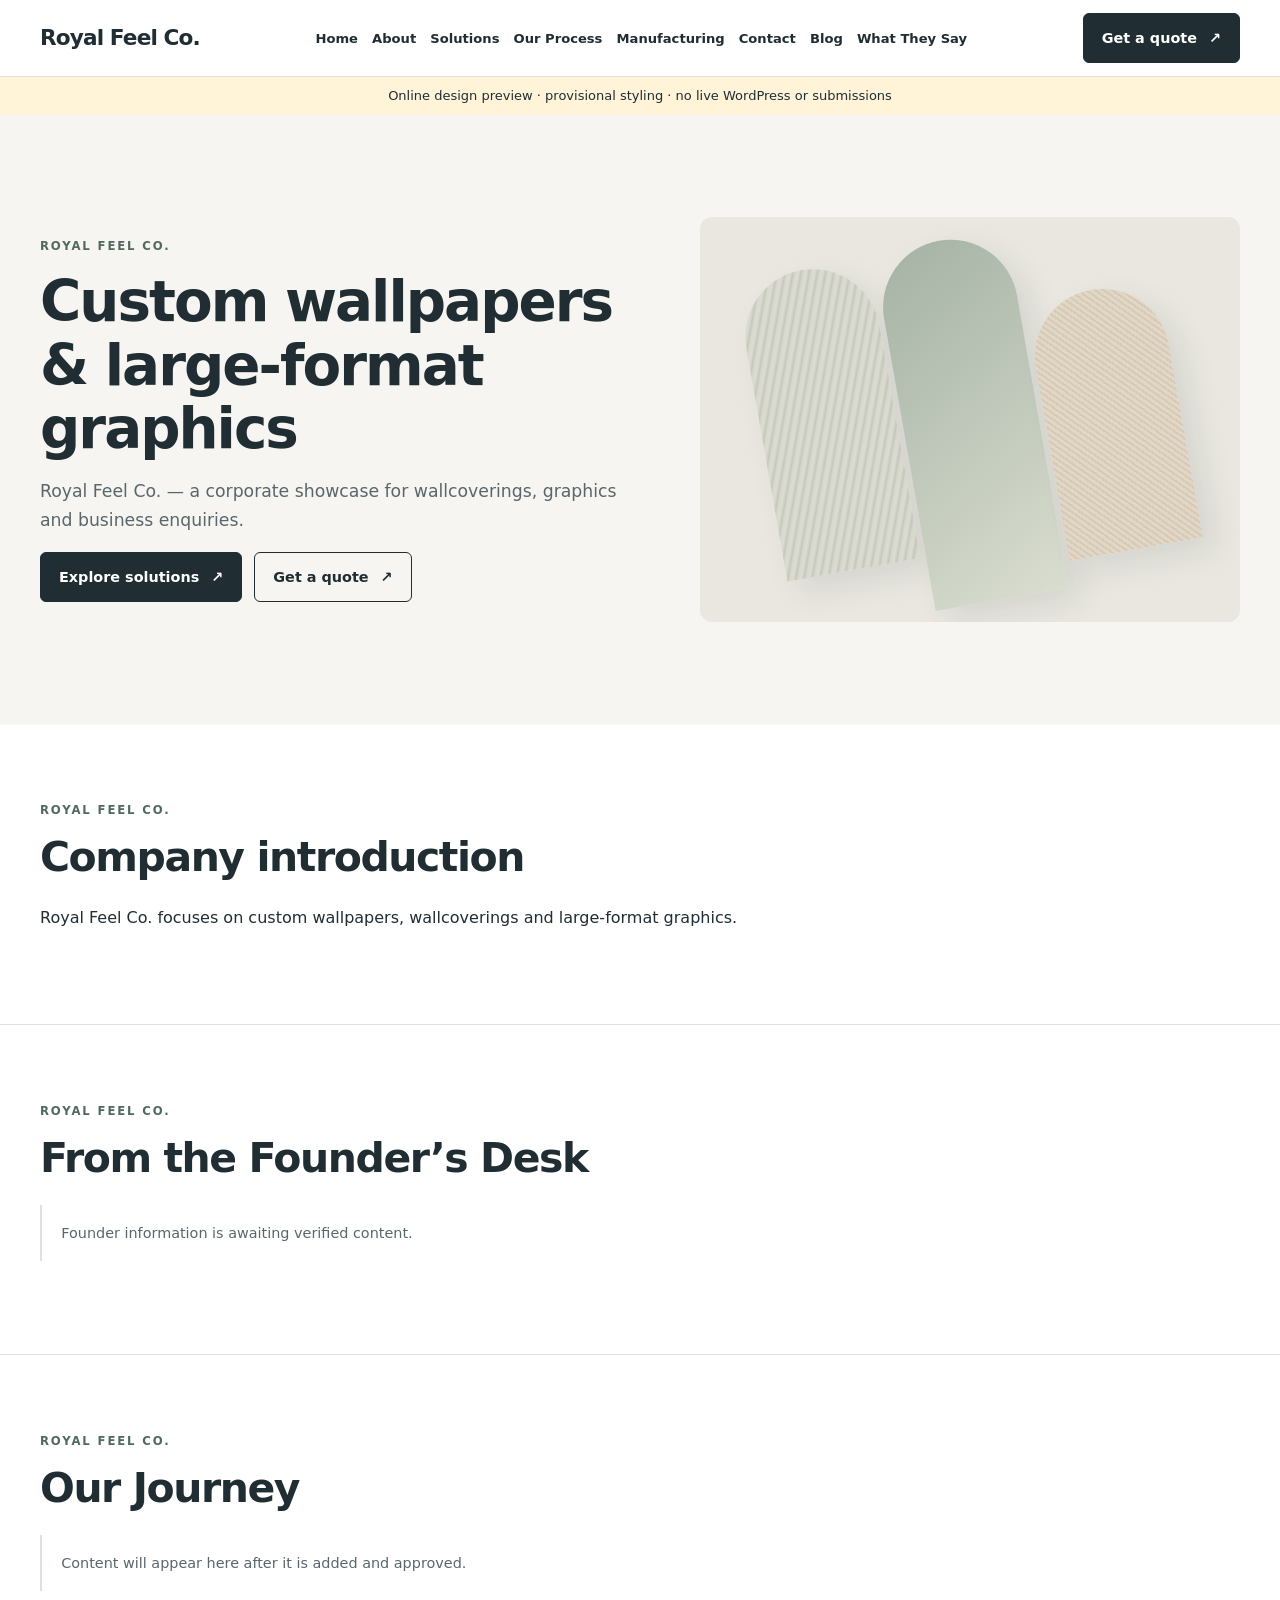
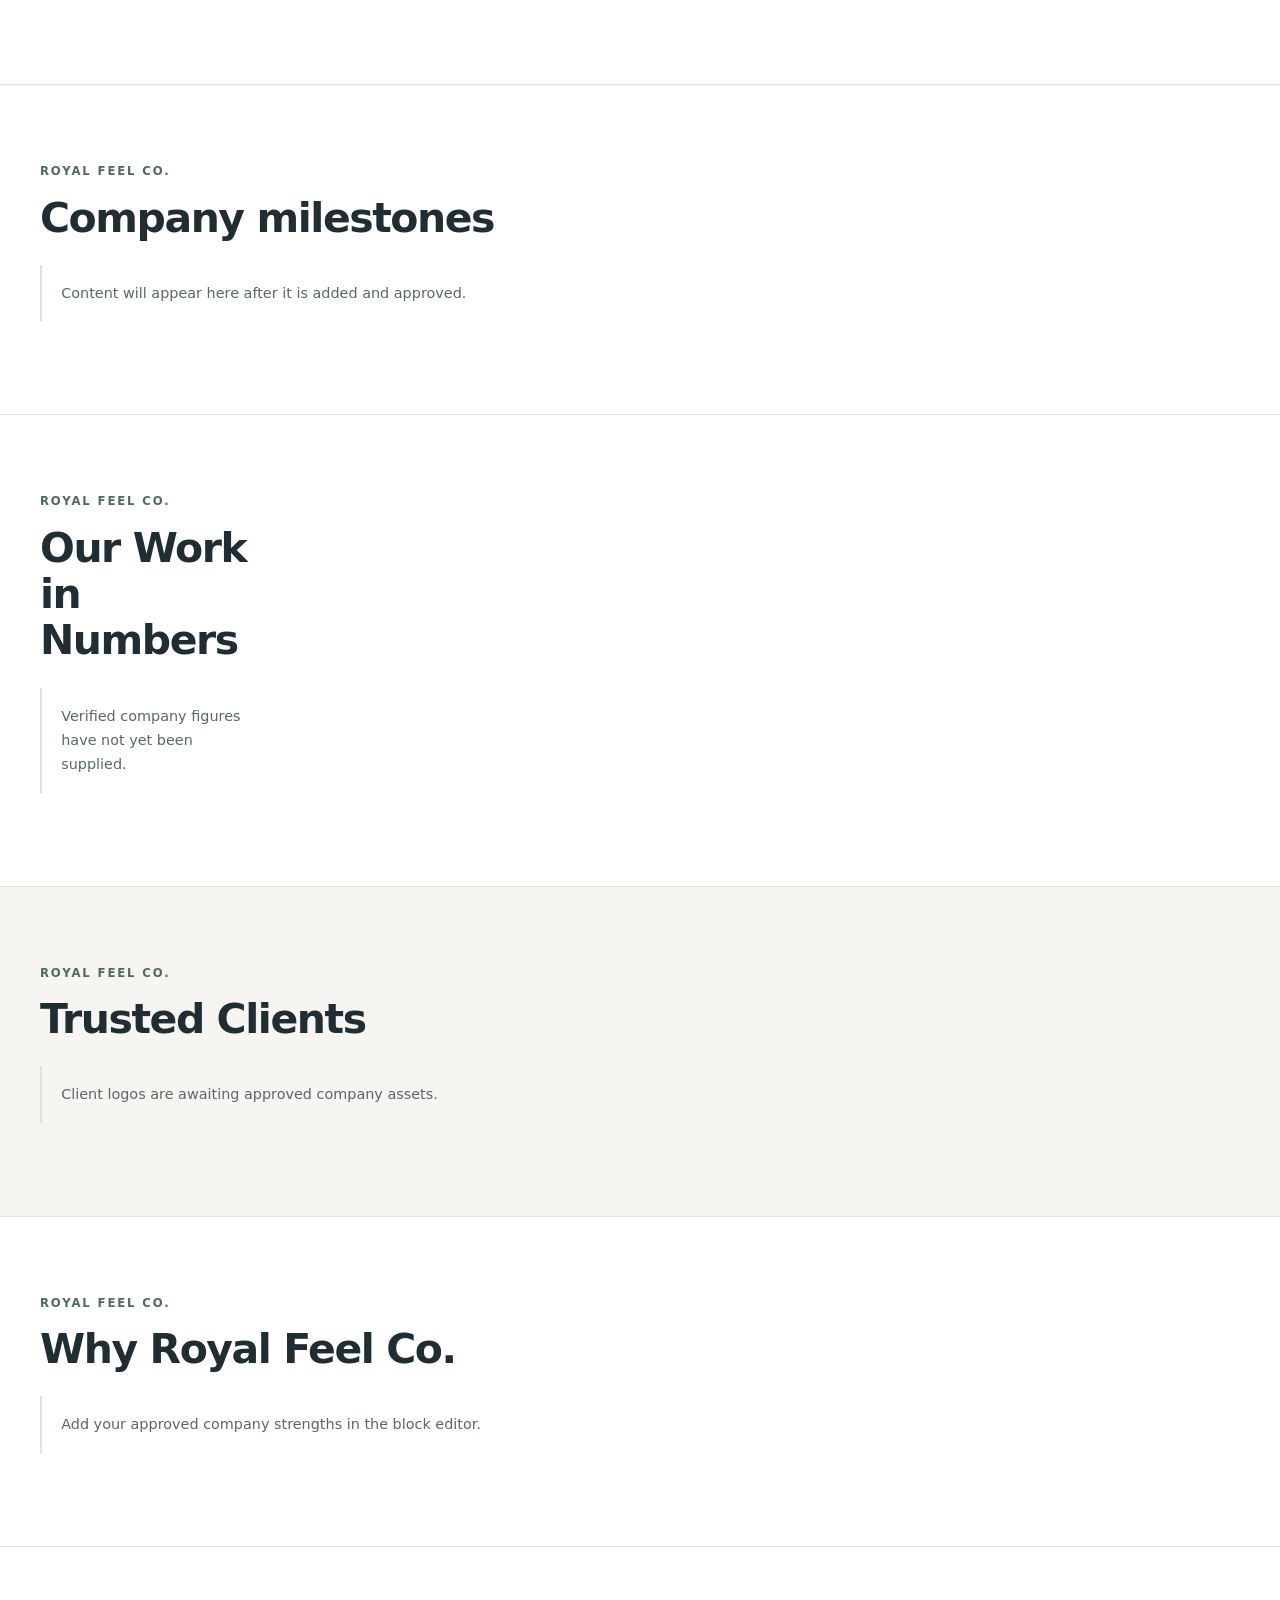
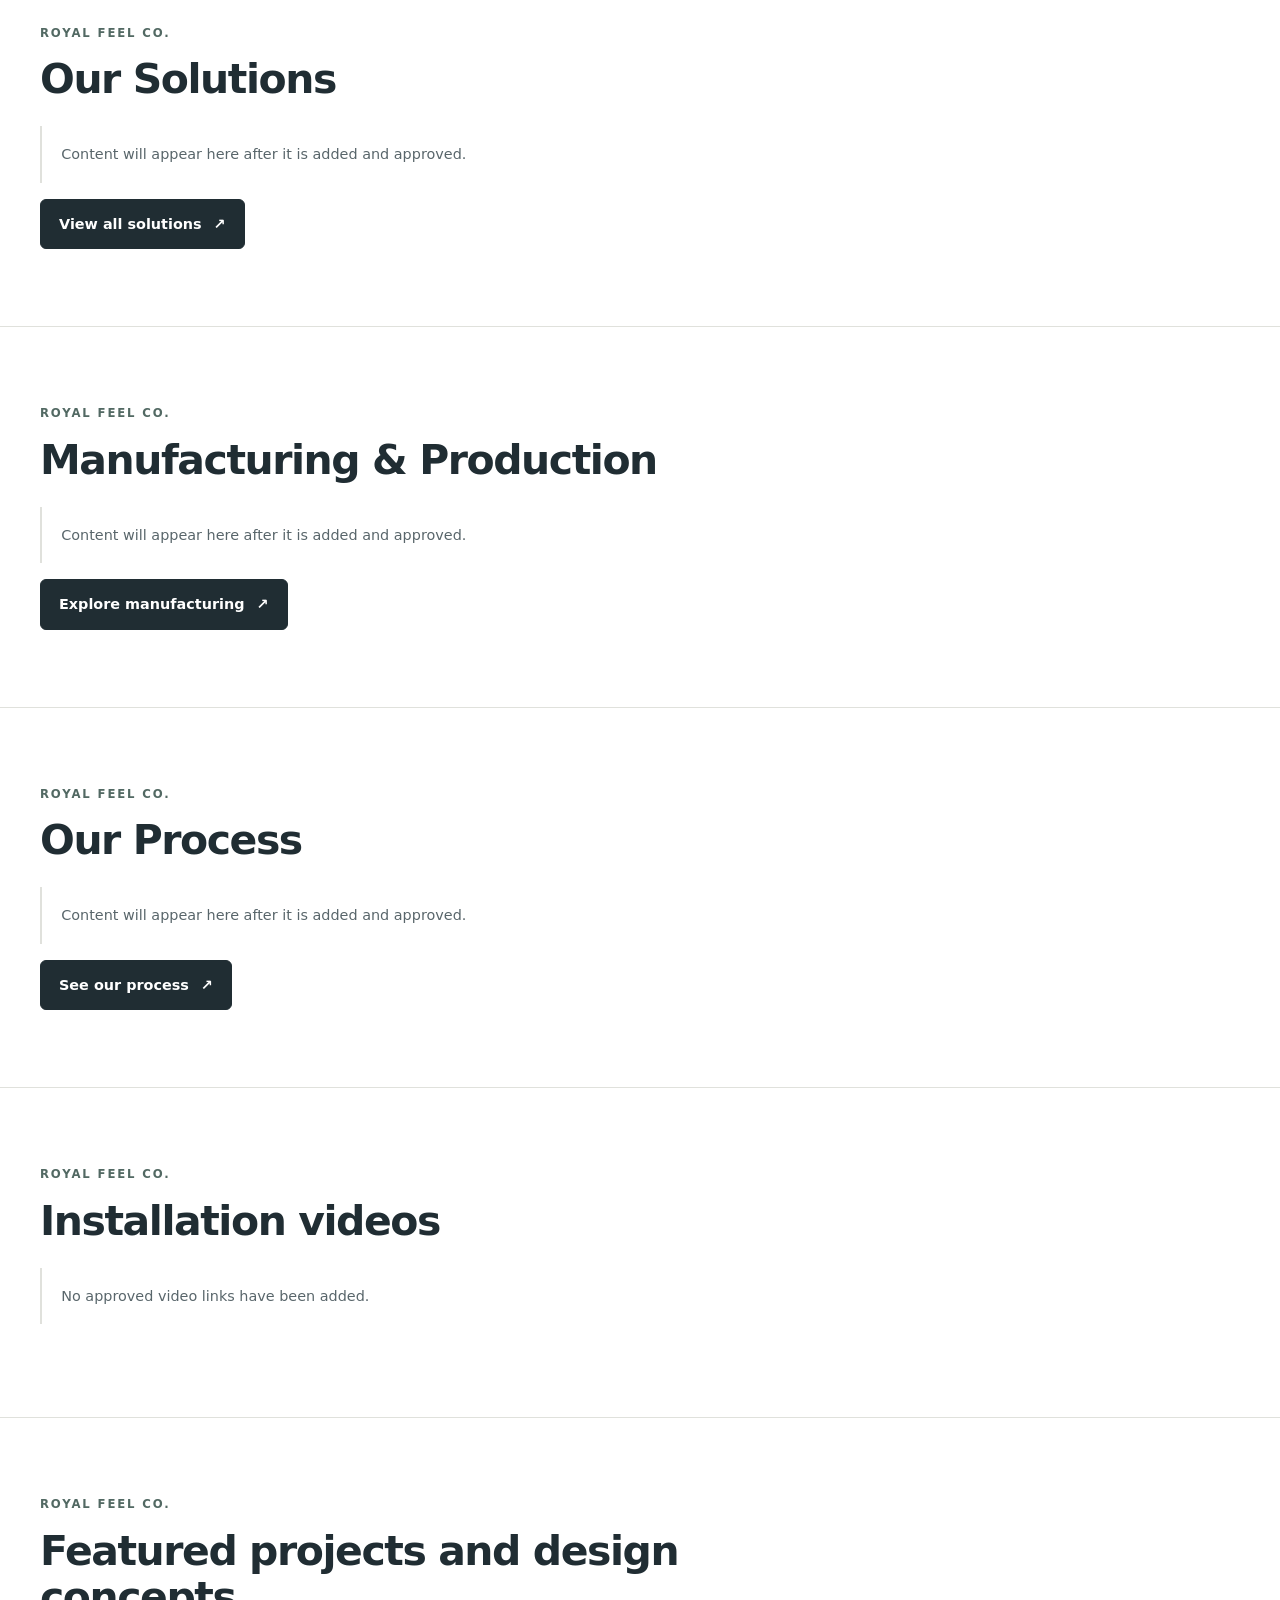
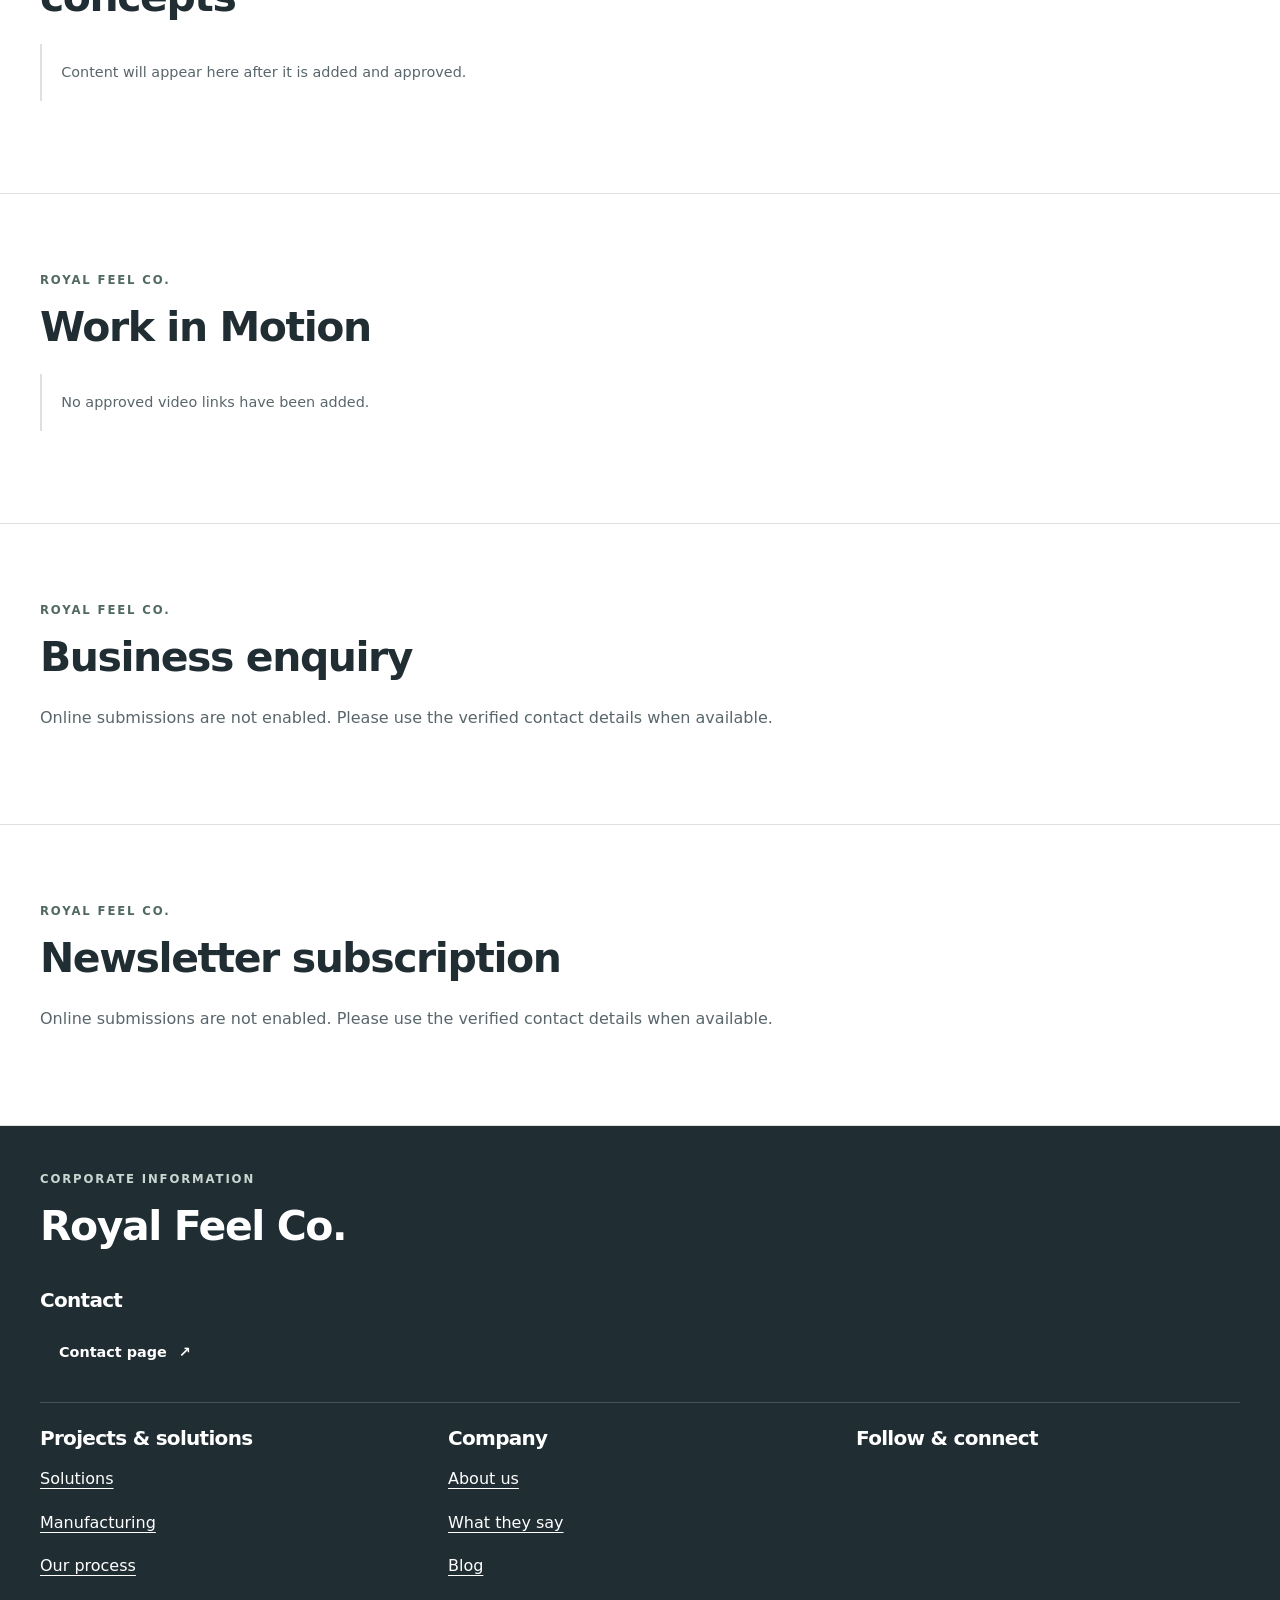
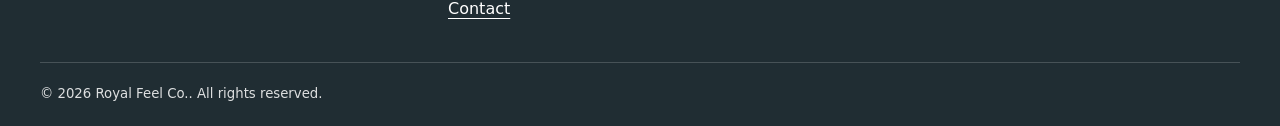
==== index.html @ 31d9c4c1 "Add Royal Feel Co. static homepage preview" ====
<!doctype html><html lang="en"><head><meta name="robots" content="noindex,nofollow"><meta charset="UTF-8"><meta name="viewport" content="width=device-width, initial-scale=1"><title>Royal Feel Co. — offline layout preview</title><style>/*
Theme Name: Royal Feel Co. Corporate
Description: Independent corporate WordPress theme. Provisional local starter, no page builder required.
Version: 0.1.0
Requires at least: 6.5
Requires PHP: 8.0
Text Domain: royalfeelco-corporate
*/
:root{--rfc-ink:#202d33;--rfc-accent:#526963;--rfc-paper:#f6f5f1;--rfc-white:#fff;--rfc-line:#e0e1dc;--rfc-muted:#59666b;--rfc-width:1240px;--rfc-radius:12px;--rfc-header:76px}*{box-sizing:border-box}html{scroll-behavior:smooth;scroll-padding-top:100px}body{margin:0;color:var(--rfc-ink);background:var(--rfc-white);font:16px/1.7 system-ui,-apple-system,BlinkMacSystemFont,"Segoe UI",sans-serif;overflow-wrap:anywhere}a{color:inherit;text-underline-offset:4px}a:focus-visible,button:focus-visible,input:focus-visible,select:focus-visible,textarea:focus-visible{outline:3px solid #4281a4;outline-offset:3px}img{max-width:100%;height:auto;display:block}h1,h2,h3,p{margin:0 0 1rem}h1,h2,h3{line-height:1.13;letter-spacing:-.035em;font-weight:650}h1{font-size:clamp(2.35rem,5vw,4.7rem)}h2{font-size:clamp(1.8rem,3.2vw,3rem)}h3{font-size:1.25rem}button,input,select,textarea{font:inherit}button{cursor:pointer} .rfc-shell{width:min(var(--rfc-width),calc(100% - 80px));margin-inline:auto}.rfc-kicker{font-size:.73rem;text-transform:uppercase;letter-spacing:.16em;font-weight:700;color:var(--rfc-accent);margin-bottom:.8rem}.rfc-muted{color:var(--rfc-muted)}.rfc-empty{padding:1rem 1.2rem;border-left:2px solid var(--rfc-line);font-size:.9rem}.rfc-section{padding:clamp(42px,6vw,80px) 0;border-bottom:1px solid var(--rfc-line)}.rfc-section-head{max-width:780px;margin-bottom:24px}.rfc-section-head>p:last-child{max-width:70ch}.rfc-header{position:sticky;top:0;z-index:30;background:white;border-bottom:1px solid var(--rfc-line);transition:transform .25s ease}.rfc-header-inner{min-height:var(--rfc-header);display:flex;align-items:center;gap:24px;justify-content:space-between}.rfc-brand{display:flex;align-items:center;font-weight:750;letter-spacing:-.04em;font-size:1.35rem;text-decoration:none;flex-shrink:0}.rfc-brand img{max-width:145px;max-height:52px;object-fit:contain}.rfc-nav ul{display:flex;list-style:none;gap:16px;align-items:center;margin:0;padding:0}.rfc-nav a{text-decoration:none;font-size:.82rem;font-weight:600}.rfc-nav a:hover,.rfc-nav .current-menu-item>a{text-decoration:underline}.rfc-nav li{position:relative}.rfc-nav .sub-menu{display:block;position:absolute;left:0;background:white;min-width:190px;padding:10px;visibility:hidden;opacity:0;box-shadow:0 8px 20px #0002}.rfc-nav li:hover>.sub-menu,.rfc-nav li:focus-within>.sub-menu{visibility:visible;opacity:1}.rfc-menu-toggle{display:none}.rfc-button{display:inline-flex;align-items:center;justify-content:center;gap:12px;background:var(--rfc-ink);border:1px solid var(--rfc-ink);color:white;text-decoration:none;border-radius:6px;padding:12px 18px;min-height:46px;font-weight:650;font-size:.9rem;transition:transform .2s,background .2s}.rfc-button:hover{background:var(--rfc-accent);transform:translateY(-2px)}.rfc-actions{display:flex;gap:12px;flex-wrap:wrap}.rfc-actions .rfc-button:nth-child(2){background:transparent;color:var(--rfc-ink)}.rfc-hero{background:var(--rfc-paper);padding:clamp(48px,8vw,110px) 0}.rfc-hero-inner{display:grid;grid-template-columns:1.05fr .95fr;gap:clamp(24px,5vw,72px);align-items:center}.rfc-hero p:not(.rfc-kicker){max-width:55ch;font-size:1.08rem;color:var(--rfc-muted)}.rfc-hero-image img{width:100%;aspect-ratio:4/3;object-fit:cover;border-radius:var(--rfc-radius)}.rfc-hero-art{aspect-ratio:4/3;position:relative;overflow:hidden;background:#e9e7e0;border-radius:var(--rfc-radius);display:flex;align-items:center;justify-content:center;gap:8px}.rfc-hero-art span{height:75%;width:25%;background:repeating-linear-gradient(110deg,#c8c9bd 0px,#d8d8cd 2px,#dcddd2 5px,#c7c8bd 8px);border-radius:80px 80px 0 0;transform:rotate(-10deg);box-shadow:12px 14px 30px #293b3b1a}.rfc-hero-art span:nth-child(2){height:90%;background:linear-gradient(150deg,#a4b2a4,#d9ddcf)}.rfc-hero-art span:nth-child(3){height:65%;background:repeating-linear-gradient(45deg,#d7c9b7 0 2px,#e2d6c5 2px 5px)}.rfc-grid{display:grid;grid-template-columns:repeat(3,minmax(0,1fr));gap:20px;margin-bottom:22px}.rfc-record{border:1px solid var(--rfc-line);border-radius:var(--rfc-radius);overflow:hidden;transition:transform .2s,box-shadow .2s}.rfc-record:hover{transform:translateY(-3px);box-shadow:0 8px 30px #0001}.rfc-record>img{width:100%;aspect-ratio:4/3;object-fit:cover}.rfc-record-body{padding:22px}.rfc-split{display:grid;grid-template-columns:1fr 1.5fr;gap:30px;align-items:center}.rfc-stats{display:grid;grid-template-columns:repeat(4,minmax(0,1fr));gap:20px}.rfc-stat{padding:22px;border:1px solid var(--rfc-line);display:grid}.rfc-stat strong{font-size:2rem;line-height:1.2}.rfc-clients{background:var(--rfc-paper)}.rfc-marquee{overflow:hidden;margin:10px 0}.rfc-track{display:flex;width:max-content;max-width:100%}.rfc-logo-group{display:flex;gap:12px;padding-right:12px;flex-wrap:wrap}.rfc-logo{width:clamp(110px,15vw,190px);height:90px;background:white;border:1px solid var(--rfc-line);display:grid;place-items:center;padding:16px;border-radius:8px}.rfc-logo img{max-height:55px;object-fit:contain}.rfc-marquee.is-moving .rfc-track{max-width:none;animation:rfc-marquee 44s linear infinite}.rfc-marquee.is-moving .rfc-logo-group{flex-wrap:nowrap}.rfc-marquee.reverse .rfc-track{animation-direction:reverse}.rfc-marquee:hover .rfc-track,.rfc-marquee:focus-within .rfc-track{animation-play-state:paused}@keyframes rfc-marquee{to{transform:translateX(-50%)}}.rfc-videos{grid-template-columns:repeat(2,minmax(0,1fr))}.rfc-play{display:grid;position:relative;aspect-ratio:16/9;background:var(--rfc-ink);color:white;place-items:center;text-decoration:none;border-radius:var(--rfc-radius);overflow:hidden}.rfc-play img{width:100%;height:100%;object-fit:cover;grid-area:1/1}.rfc-play-icon{grid-area:1/1;z-index:1;background:#000b;padding:12px 20px;border-radius:50%}.rfc-video-title{position:absolute;bottom:0;left:0;right:0;background:#000b;padding:12px}.rfc-dialog{border:0;border-radius:12px;padding:20px;width:min(900px,94vw);background:var(--rfc-ink);color:white}.rfc-dialog::backdrop{background:#000b}.rfc-dialog iframe{width:100%;aspect-ratio:16/9;border:0}.rfc-dialog button{float:right;margin:0 0 8px;padding:6px 14px}.rfc-form{max-width:900px}.rfc-fields{display:grid;grid-template-columns:repeat(2,minmax(0,1fr));gap:16px}.rfc-fields label{display:grid;gap:6px;font-weight:600;font-size:.9rem}.rfc-fields input,.rfc-fields select,.rfc-fields textarea{width:100%;min-height:46px;border:1px solid #aab3b1;border-radius:5px;padding:10px;background:white;color:var(--rfc-ink)}.rfc-full{grid-column:1/-1}.rfc-consent{display:flex;align-items:flex-start;gap:10px;margin:18px 0;font-size:.88rem}.rfc-consent input{margin-top:6px}.rfc-trap{position:absolute;left:-10000px;width:1px;height:1px;overflow:hidden}.rfc-notice{border:1px solid var(--rfc-line);padding:12px}.rfc-footer{background:var(--rfc-ink);color:white;padding:44px 0 20px}.rfc-footer a{color:white}.rfc-footer .rfc-kicker{color:#c9d6d1}.rfc-footer-row{display:grid;grid-template-columns:repeat(3,minmax(0,1fr));gap:24px;padding:24px 0;border-bottom:1px solid #ffffff2d}.rfc-footer ul{list-style:none;padding:0;margin:0}.rfc-footer li{margin-bottom:6px}.rfc-footer-bottom{padding-top:20px;font-size:.83rem;opacity:.85}.rfc-float{position:fixed;bottom:max(22px,env(safe-area-inset-bottom));right:max(22px,env(safe-area-inset-right));z-index:40;display:grid;gap:8px;justify-items:end}.rfc-float summary{display:grid;place-items:center;width:50px;height:50px;list-style:none;background:var(--rfc-ink);color:white;border:1px solid #fff;border-radius:50%;cursor:pointer;box-shadow:0 6px 20px #0003}.rfc-float summary::-webkit-details-marker{display:none}.rfc-float[open] summary span{transform:rotate(180deg)}.rfc-float-links{display:grid;gap:8px;padding:10px;background:white;border:1px solid var(--rfc-line);border-radius:10px;box-shadow:0 6px 20px #0002}.rfc-float-links a{display:flex;align-items:center;gap:8px;text-decoration:none;font-size:.88rem}.rfc-float-links svg{width:24px;height:24px}.rfc-page-head{background:var(--rfc-paper);padding:54px 0}.rfc-page-head h1{font-size:clamp(2rem,4vw,3.6rem)}.rfc-article{max-width:800px;margin-inline:auto;padding:50px 0}.rfc-article img{border-radius:8px}.rfc-breadcrumb{font-size:.8rem;color:var(--rfc-muted);margin-bottom:16px}.rfc-skip{position:absolute;left:-10000px}.rfc-skip:focus{left:10px;top:10px;background:white;z-index:100;padding:10px}.rfc-gallery{display:grid;grid-template-columns:repeat(2,minmax(0,1fr));gap:12px}.rfc-pagination{margin:20px 0}.rfc-pagination a,.rfc-pagination span{margin-right:10px}.rfc-reveal{animation:rfc-reveal .55s ease both}@keyframes rfc-reveal{from{opacity:.3;transform:translateY(12px)}to{opacity:1;transform:none}}.admin-bar .rfc-header{top:32px}
@media(max-width:1150px){.rfc-shell{width:calc(100% - 48px)}.rfc-menu-toggle{display:inline-flex;padding:10px;background:white;border:1px solid var(--rfc-line);border-radius:5px}.rfc-header-inner{min-height:64px;flex-wrap:wrap}.rfc-header .rfc-nav{width:100%;padding-bottom:16px}.rfc-header .rfc-nav ul{display:grid;gap:10px}.rfc-header .rfc-nav .sub-menu{position:static;visibility:visible;opacity:1;box-shadow:none;padding:4px 16px}.rfc-js .rfc-header .rfc-nav:not(.is-open){display:none}.rfc-header.is-away{transform:translateY(-110%)}.rfc-header-inner>.rfc-button{display:none}.rfc-menu-toggle{display:none}.rfc-js .rfc-menu-toggle{display:inline-flex}.rfc-stats{grid-template-columns:repeat(2,minmax(0,1fr))}}
@media(max-width:700px){.rfc-shell{width:calc(100% - 36px)}.rfc-hero-inner,.rfc-split,.rfc-fields,.rfc-footer-row,.rfc-grid{grid-template-columns:1fr}.rfc-hero-art{aspect-ratio:16/9}.rfc-section{padding:38px 0}.rfc-hero{padding:42px 0}.rfc-float{bottom:16px;right:16px}.rfc-page-head{padding:34px 0}.rfc-footer{padding-bottom:76px}.rfc-stats{gap:10px}.rfc-stat{padding:14px}.rfc-stat strong{font-size:1.5rem}.admin-bar .rfc-header{top:46px}}
@media(prefers-reduced-motion:reduce){*,*::before,*::after{animation:none!important;transition:none!important;scroll-behavior:auto!important}.rfc-marquee{overflow:visible}.rfc-marquee.is-moving .rfc-track{width:100%}.rfc-marquee.is-moving .rfc-logo-group{flex-wrap:wrap}.rfc-logo-group[aria-hidden]{display:none}}
@media(min-width:1151px){.rfc-nav a{white-space:nowrap}.rfc-header-inner>.rfc-button{white-space:nowrap;flex-shrink:0}.rfc-header-inner{gap:20px}.rfc-nav ul{gap:clamp(10px,1.1vw,18px)}}.rfc-hero h1{font-size:clamp(2.3rem,4.4vw,4.2rem)}
</style></head><body class="preview"><a class="rfc-skip" href="#main-content">Skip to content</a><header class="rfc-header"><div class="rfc-shell rfc-header-inner"><a class="rfc-brand" href="./index.html">Royal Feel Co.</a><button class="rfc-menu-toggle" type="button" aria-expanded="false" aria-controls="rfc-main-nav">Menu <span aria-hidden="true">☰</span></button><nav id="rfc-main-nav" class="rfc-nav" aria-label="Main navigation"><ul><li><a href="index.html">Home</a></li><li><a href="about-royalfeelco.html">About</a></li><li><a href="wallcoverings-graphics-solutions.html">Solutions</a></li><li><a href="our-process.html">Our Process</a></li><li><a href="manufacturing-production.html">Manufacturing</a></li><li><a href="contact-royalfeelco.html">Contact</a></li><li><a href="royalfeelco-insights-blogs.html">Blog</a></li><li><a href="what-they-say.html">What They Say</a></li></ul></nav><a class="rfc-button" href="contact-royalfeelco.html">Get a quote <span aria-hidden="true">↗</span></a></div></header><main id="main-content">
<div style="padding:8px 18px;background:#fff4d8;text-align:center;font-size:13px">Online design preview · provisional styling · no live WordPress or submissions</div><section class="rfc-hero "><div class="rfc-shell rfc-hero-inner"><div><p class="rfc-kicker">Royal Feel Co.</p><h1>Custom wallpapers &amp; large-format graphics</h1><p>Royal Feel Co. — a corporate showcase for wallcoverings, graphics and business enquiries.</p><div class="rfc-actions"><a class="rfc-button" href="wallcoverings-graphics-solutions.html">Explore solutions <span aria-hidden="true">↗</span></a><a class="rfc-button" href="contact-royalfeelco.html">Get a quote <span aria-hidden="true">↗</span></a></div></div><div class="rfc-hero-art" aria-hidden="true"><span></span><span></span><span></span></div></div></section><section class="rfc-section rfc-intro" id="rfc-intro-1"><div class="rfc-shell"><div class="rfc-section-head"><p class="rfc-kicker">Royal Feel Co.</p><h2>Company introduction</h2></div><p>Royal Feel Co. focuses on custom wallpapers, wallcoverings and large-format graphics.</p></div></section><section class="rfc-section rfc-founder" id="rfc-founder-2"><div class="rfc-shell"><div class="rfc-section-head"><p class="rfc-kicker">Royal Feel Co.</p><h2>From the Founder’s Desk</h2></div><p class="rfc-muted rfc-empty">Founder information is awaiting verified content.</p></div></section><section class="rfc-section rfc-journey" id="rfc-journey-3"><div class="rfc-shell"><div class="rfc-section-head"><p class="rfc-kicker">Royal Feel Co.</p><h2>Our Journey</h2></div><p class="rfc-muted rfc-empty">Content will appear here after it is added and approved.</p></div></section><section class="rfc-section rfc-milestones" id="rfc-milestones-4"><div class="rfc-shell"><div class="rfc-section-head"><p class="rfc-kicker">Royal Feel Co.</p><h2>Company milestones</h2></div><p class="rfc-muted rfc-empty">Content will appear here after it is added and approved.</p></div></section><section class="rfc-section rfc-stats" id="rfc-stats-5"><div class="rfc-shell"><div class="rfc-section-head"><p class="rfc-kicker">Royal Feel Co.</p><h2>Our Work in Numbers</h2></div><p class="rfc-muted rfc-empty">Verified company figures have not yet been supplied.</p></div></section><section class="rfc-section rfc-clients" id="rfc-clients-6"><div class="rfc-shell"><div class="rfc-section-head"><p class="rfc-kicker">Royal Feel Co.</p><h2>Trusted Clients</h2></div><p class="rfc-muted rfc-empty">Client logos are awaiting approved company assets.</p></div></section><section class="rfc-section rfc-why" id="rfc-why-7"><div class="rfc-shell"><div class="rfc-section-head"><p class="rfc-kicker">Royal Feel Co.</p><h2>Why Royal Feel Co.</h2></div><p class="rfc-muted rfc-empty">Add your approved company strengths in the block editor.</p></div></section><section class="rfc-section rfc-solutions" id="rfc-solutions-8"><div class="rfc-shell"><div class="rfc-section-head"><p class="rfc-kicker">Royal Feel Co.</p><h2>Our Solutions</h2></div><p class="rfc-muted rfc-empty">Content will appear here after it is added and approved.</p><a class="rfc-button" href="wallcoverings-graphics-solutions.html">View all solutions <span aria-hidden="true">↗</span></a></div></section><section class="rfc-section rfc-manufacturing" id="rfc-manufacturing-9"><div class="rfc-shell"><div class="rfc-section-head"><p class="rfc-kicker">Royal Feel Co.</p><h2>Manufacturing &amp; Production</h2></div><p class="rfc-muted rfc-empty">Content will appear here after it is added and approved.</p><a class="rfc-button" href="manufacturing-production.html">Explore manufacturing <span aria-hidden="true">↗</span></a></div></section><section class="rfc-section rfc-process" id="rfc-process-10"><div class="rfc-shell"><div class="rfc-section-head"><p class="rfc-kicker">Royal Feel Co.</p><h2>Our Process</h2></div><p class="rfc-muted rfc-empty">Content will appear here after it is added and approved.</p><a class="rfc-button" href="our-process.html">See our process <span aria-hidden="true">↗</span></a></div></section><section class="rfc-section rfc-installation" id="rfc-installation-11"><div class="rfc-shell"><div class="rfc-section-head"><p class="rfc-kicker">Royal Feel Co.</p><h2>Installation videos</h2></div><p class="rfc-muted rfc-empty">No approved video links have been added.</p></div></section><section class="rfc-section rfc-projects" id="rfc-projects-12"><div class="rfc-shell"><div class="rfc-section-head"><p class="rfc-kicker">Royal Feel Co.</p><h2>Featured projects and design concepts</h2></div><p class="rfc-muted rfc-empty">Content will appear here after it is added and approved.</p></div></section><section class="rfc-section rfc-motion" id="rfc-motion-13"><div class="rfc-shell"><div class="rfc-section-head"><p class="rfc-kicker">Royal Feel Co.</p><h2>Work in Motion</h2></div><p class="rfc-muted rfc-empty">No approved video links have been added.</p></div></section><section class="rfc-section rfc-enquiry" id="rfc-enquiry-14"><div class="rfc-shell"><div class="rfc-section-head"><p class="rfc-kicker">Royal Feel Co.</p><h2>Business enquiry</h2></div><p class="rfc-muted">Online submissions are not enabled. Please use the verified contact details when available.</p></div></section><section class="rfc-section rfc-newsletter" id="rfc-newsletter-15"><div class="rfc-shell"><div class="rfc-section-head"><p class="rfc-kicker">Royal Feel Co.</p><h2>Newsletter subscription</h2></div><p class="rfc-muted">Online submissions are not enabled. Please use the verified contact details when available.</p></div></section></main><footer class="rfc-footer"><div class="rfc-shell"><p class="rfc-kicker">Corporate information</p><h2>Royal Feel Co.</h2><div class="rfc-footer-row"><div><h3>Contact</h3><a class="rfc-button" href="contact-royalfeelco.html">Contact page <span aria-hidden="true">↗</span></a></div></div><div class="rfc-footer-row"><div><h3>Projects & solutions</h3><p><a href="wallcoverings-graphics-solutions.html">Solutions</a></p><p><a href="manufacturing-production.html">Manufacturing</a></p><p><a href="our-process.html">Our process</a></p></div><div><h3>Company</h3><p><a href="about-royalfeelco.html">About us</a></p><p><a href="what-they-say.html">What they say</a></p><p><a href="royalfeelco-insights-blogs.html">Blog</a></p><p><a href="contact-royalfeelco.html">Contact</a></p></div><div><h3>Follow & connect</h3></div></div><div class="rfc-footer-bottom">© 2026 Royal Feel Co.. All rights reserved.</div></div></footer><dialog class="rfc-dialog" aria-label="Video player"><button type="button" data-close>Close ×</button><div class="rfc-video-frame"></div></dialog><script>(()=>{'use strict';document.documentElement.classList.add('rfc-js');const header=document.querySelector('.rfc-header'),nav=document.querySelector('.rfc-nav'),toggle=document.querySelector('.rfc-menu-toggle'),reduced=matchMedia('(prefers-reduced-motion: reduce)');function menu(open){if(!nav||!toggle)return;nav.classList.toggle('is-open',open);toggle.setAttribute('aria-expanded',String(open));}toggle?.addEventListener('click',()=>menu(toggle.getAttribute('aria-expanded')!=='true'));document.addEventListener('keydown',e=>{if(e.key==='Escape'){if(toggle?.getAttribute('aria-expanded')==='true'){menu(false);toggle.focus();}}});let last=scrollY,queued=false;window.addEventListener('scroll',()=>{if(queued)return;queued=true;requestAnimationFrame(()=>{const y=scrollY;if(header&&Math.abs(y-last)>8){header.classList.toggle('is-away',!reduced.matches&&y>100&&y>last&&!header.contains(document.activeElement)&&toggle?.getAttribute('aria-expanded')!=='true');last=y;}queued=false;});},{passive:true});if('IntersectionObserver'in window&&!reduced.matches){const obs=new IntersectionObserver(entries=>entries.forEach(e=>{if(!e.isIntersecting)return;obs.unobserve(e.target);if(e.target.hasAttribute('data-count')){const n=Number(e.target.dataset.count),start=performance.now(),precision=(String(n).split('.')[1]||'').length;const tick=t=>{const f=Math.min(1,(t-start)/750);e.target.textContent=(n*(1-Math.pow(1-f,3))).toFixed(precision);if(f<1)requestAnimationFrame(tick);};if(Number.isFinite(n))requestAnimationFrame(tick);}else e.target.classList.add('rfc-reveal');}),{threshold:.1});document.querySelectorAll('[data-count], .rfc-section-head').forEach(x=>obs.observe(x));}const dialog=document.querySelector('.rfc-dialog'),frame=dialog?.querySelector('.rfc-video-frame');let trigger;document.addEventListener('click',e=>{const a=e.target.closest('a[data-video]');if(!a||!dialog?.showModal||!frame||!/^[-_a-zA-Z0-9]{11}$/.test(a.dataset.video))return;e.preventDefault();trigger=a;const iframe=document.createElement('iframe');iframe.title='YouTube video player';iframe.src='https://www.youtube-nocookie.com/embed/'+a.dataset.video;iframe.allow='encrypted-media; picture-in-picture; fullscreen';iframe.allowFullscreen=true;frame.replaceChildren(iframe);dialog.showModal();});dialog?.querySelector('[data-close]')?.addEventListener('click',()=>dialog.close());dialog?.addEventListener('close',()=>{frame?.replaceChildren();trigger?.focus();});dialog?.addEventListener('click',e=>{if(e.target===dialog)dialog.close();});})();
</script></body></html>
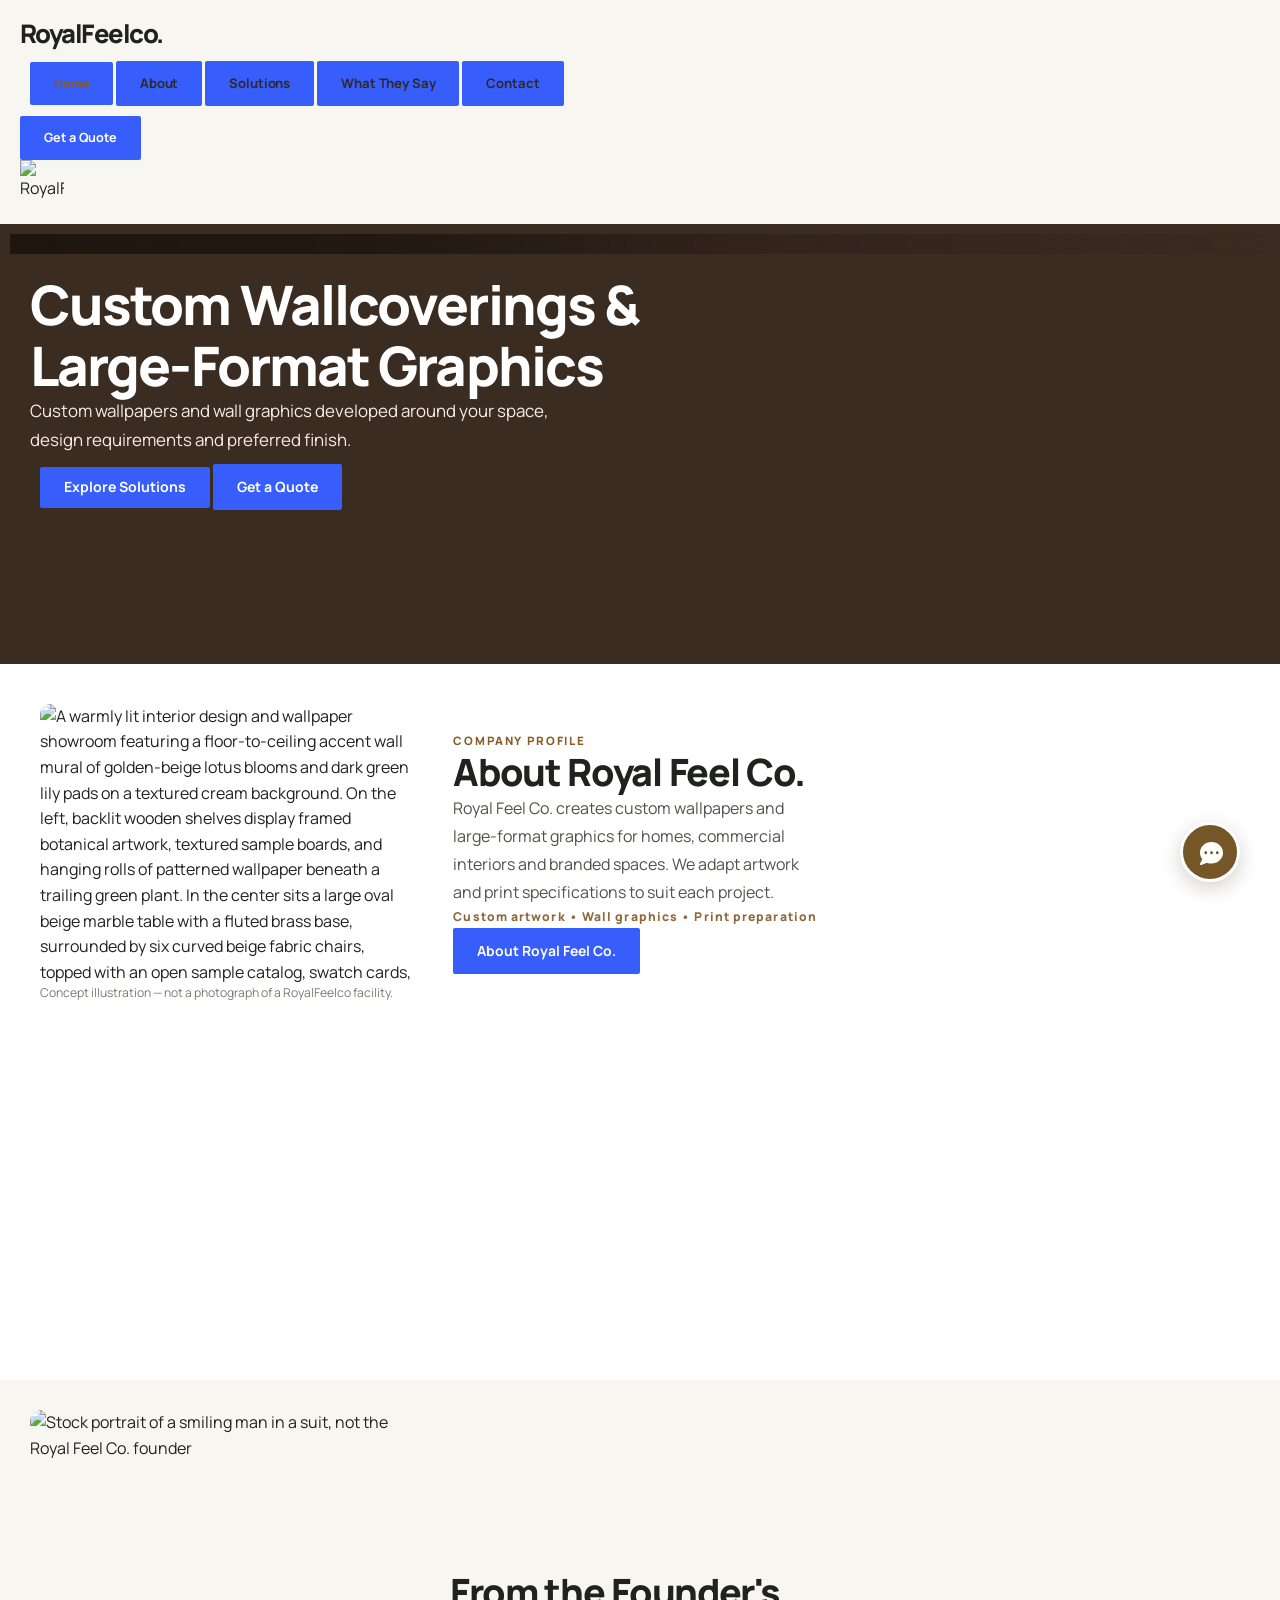
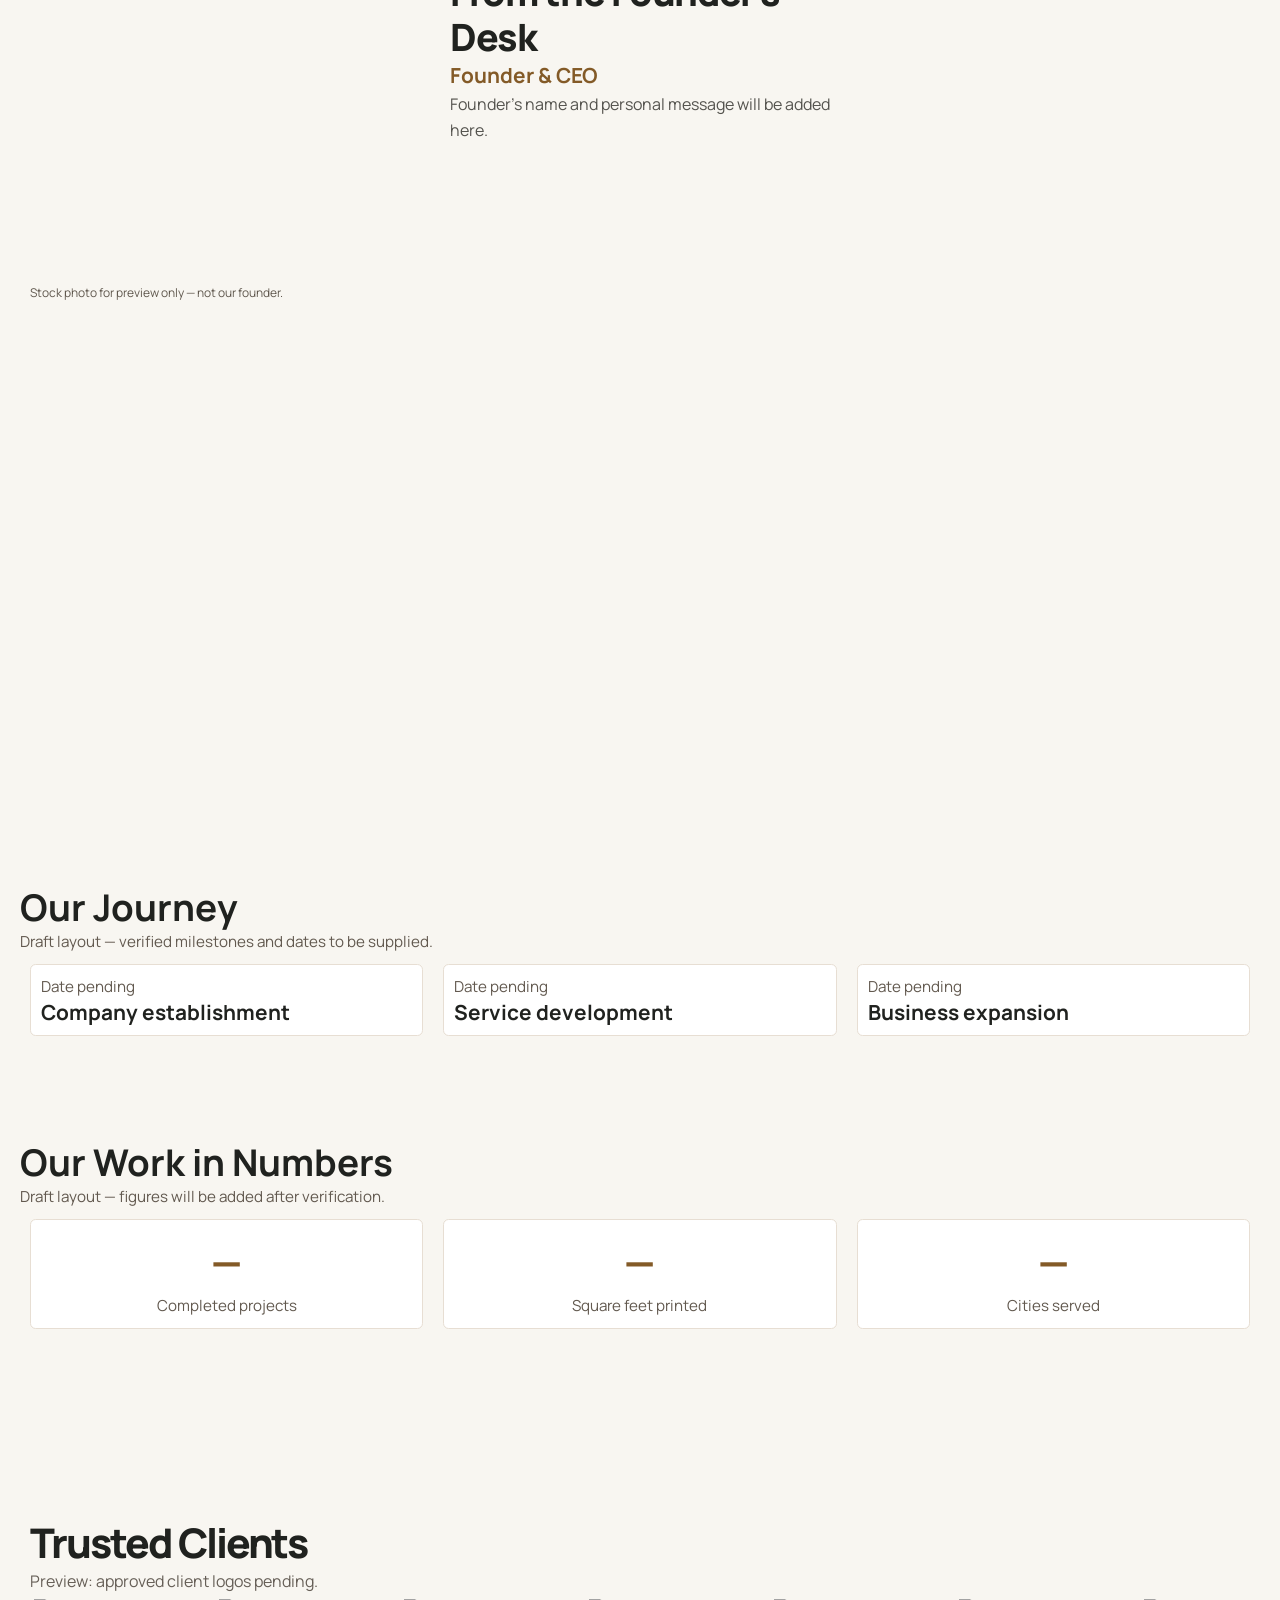
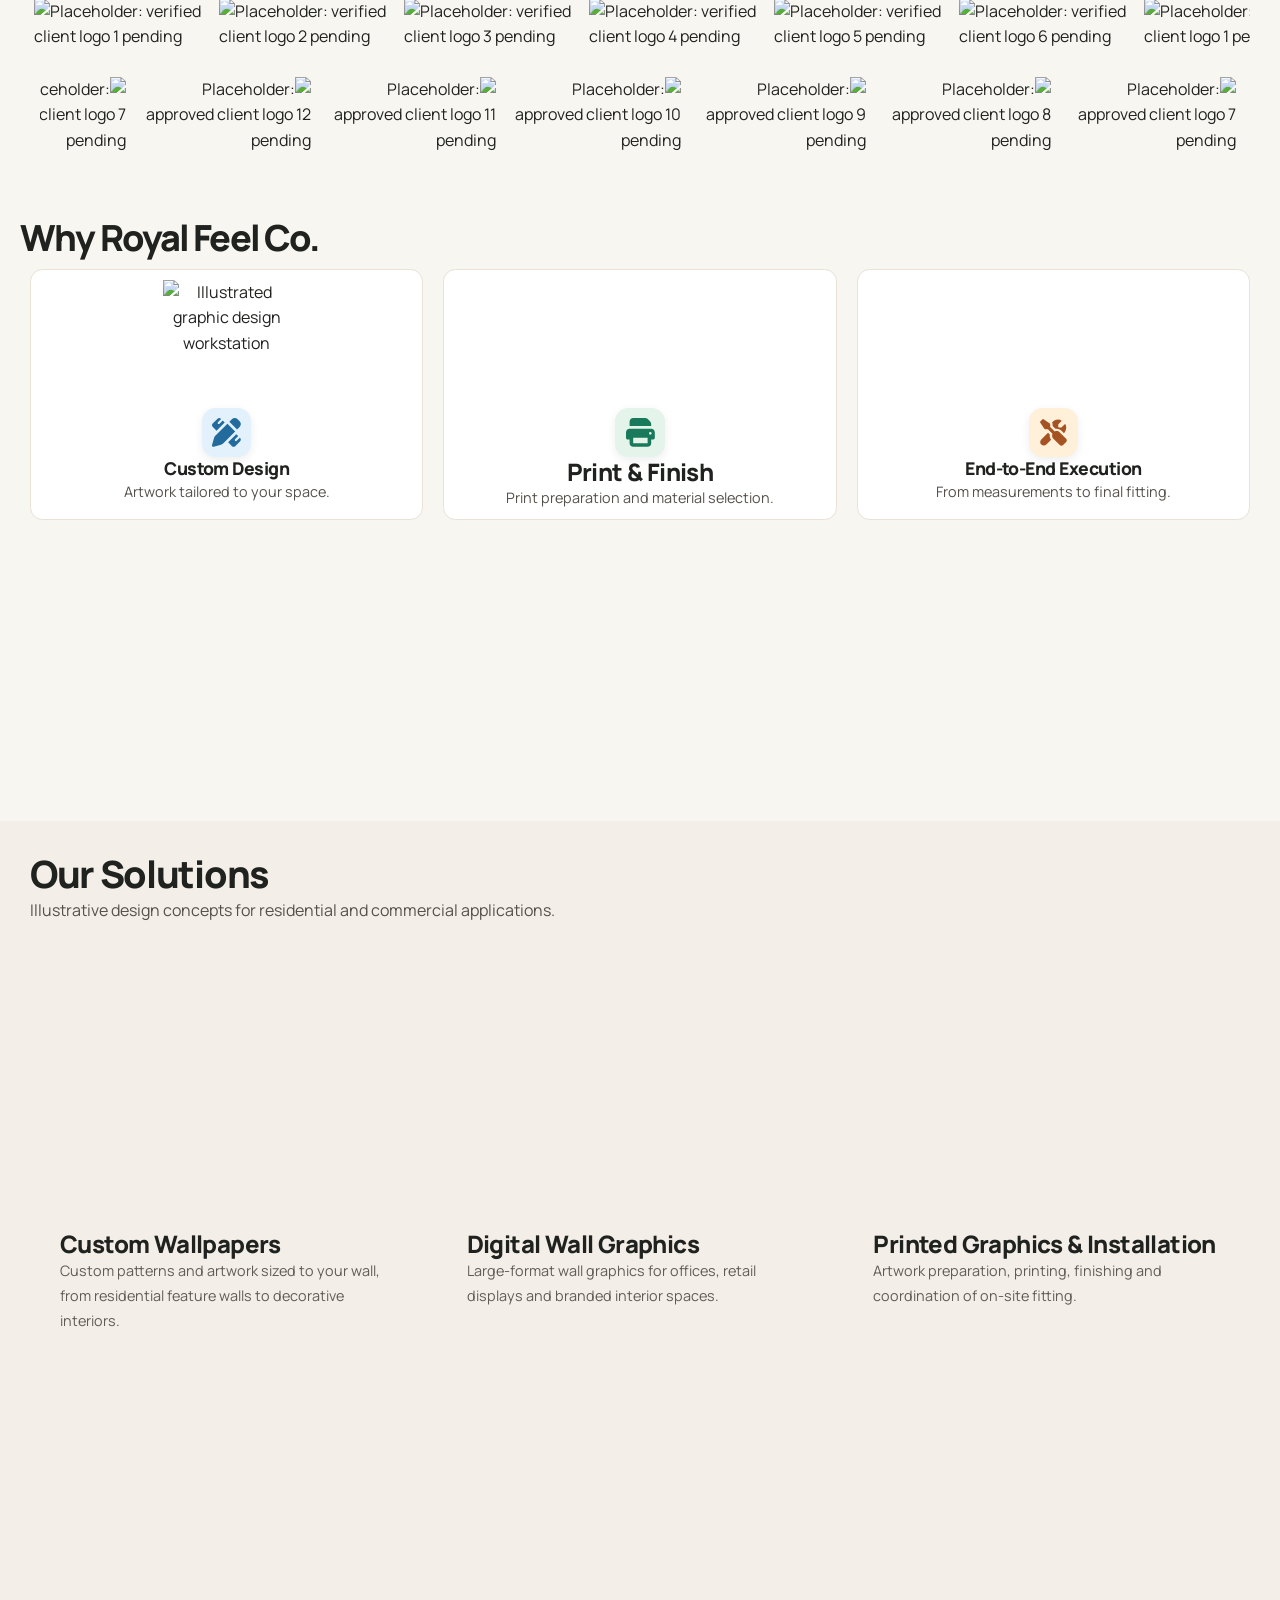
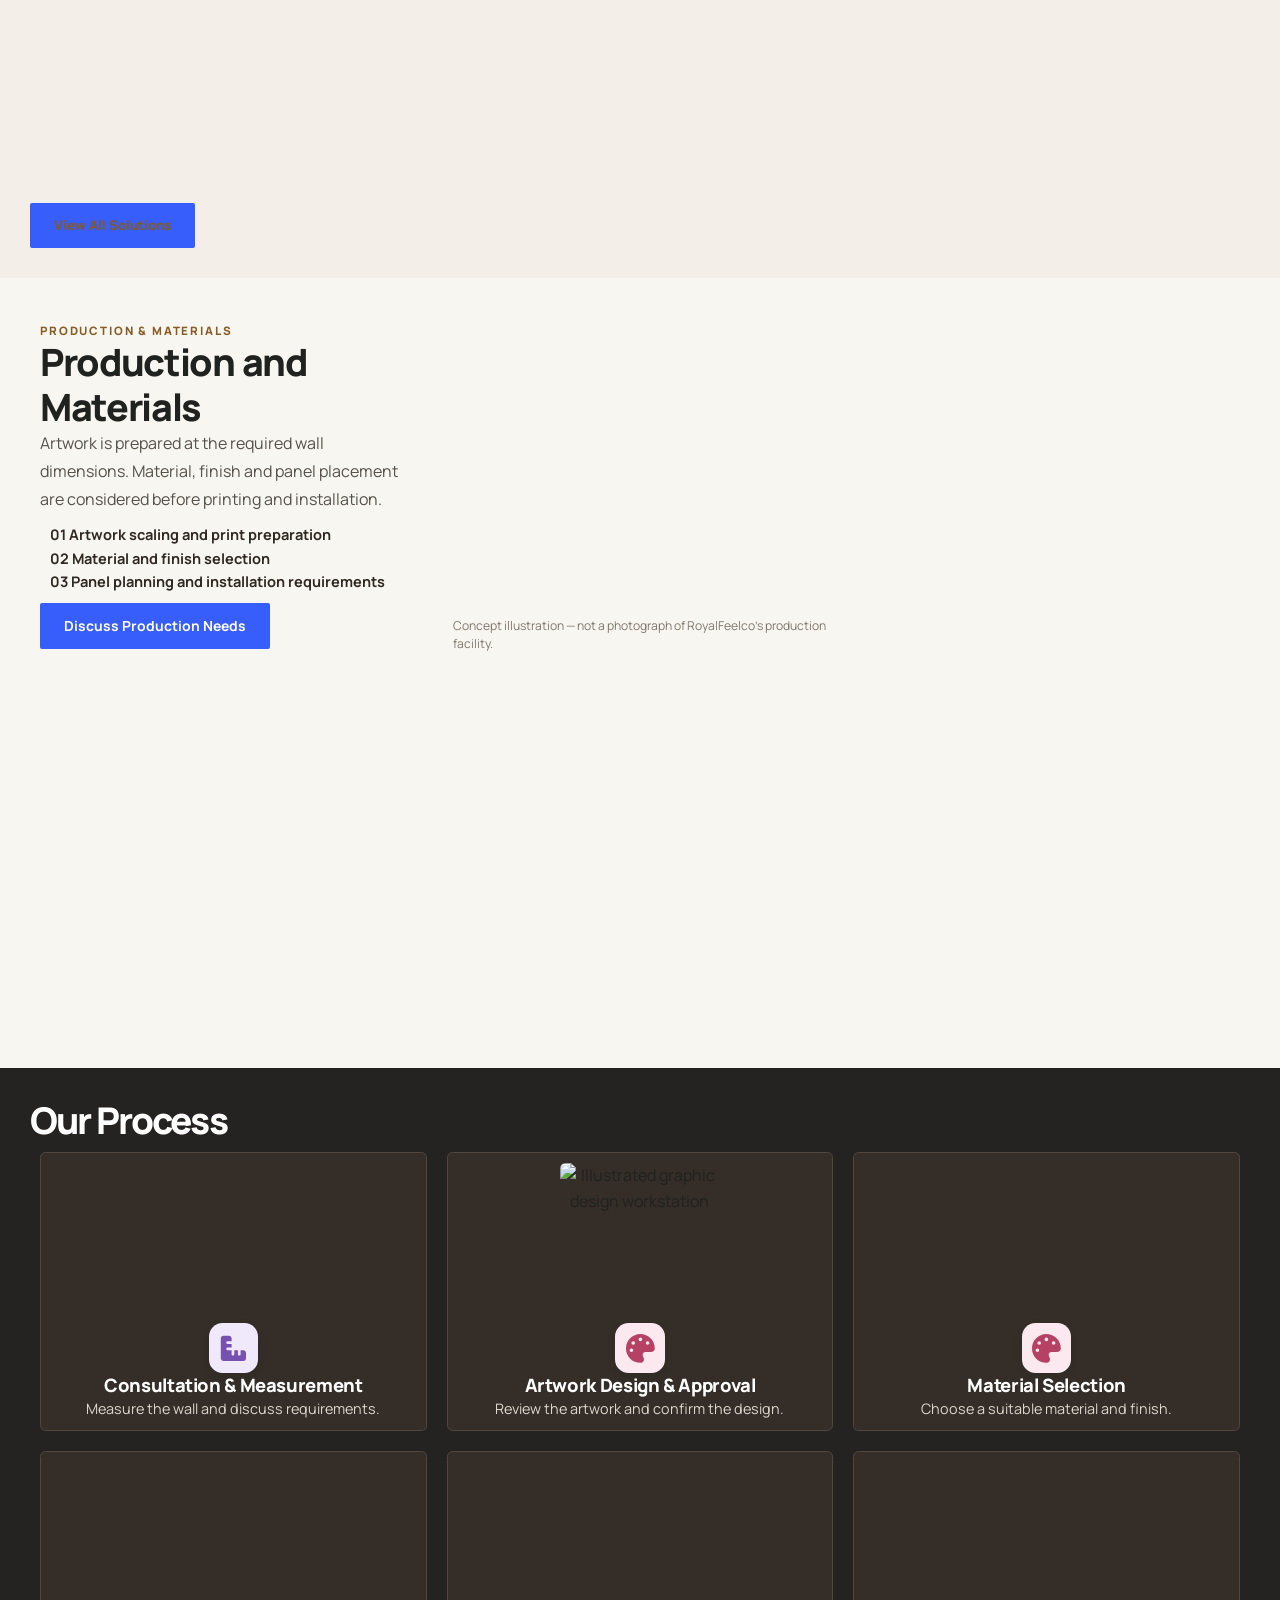
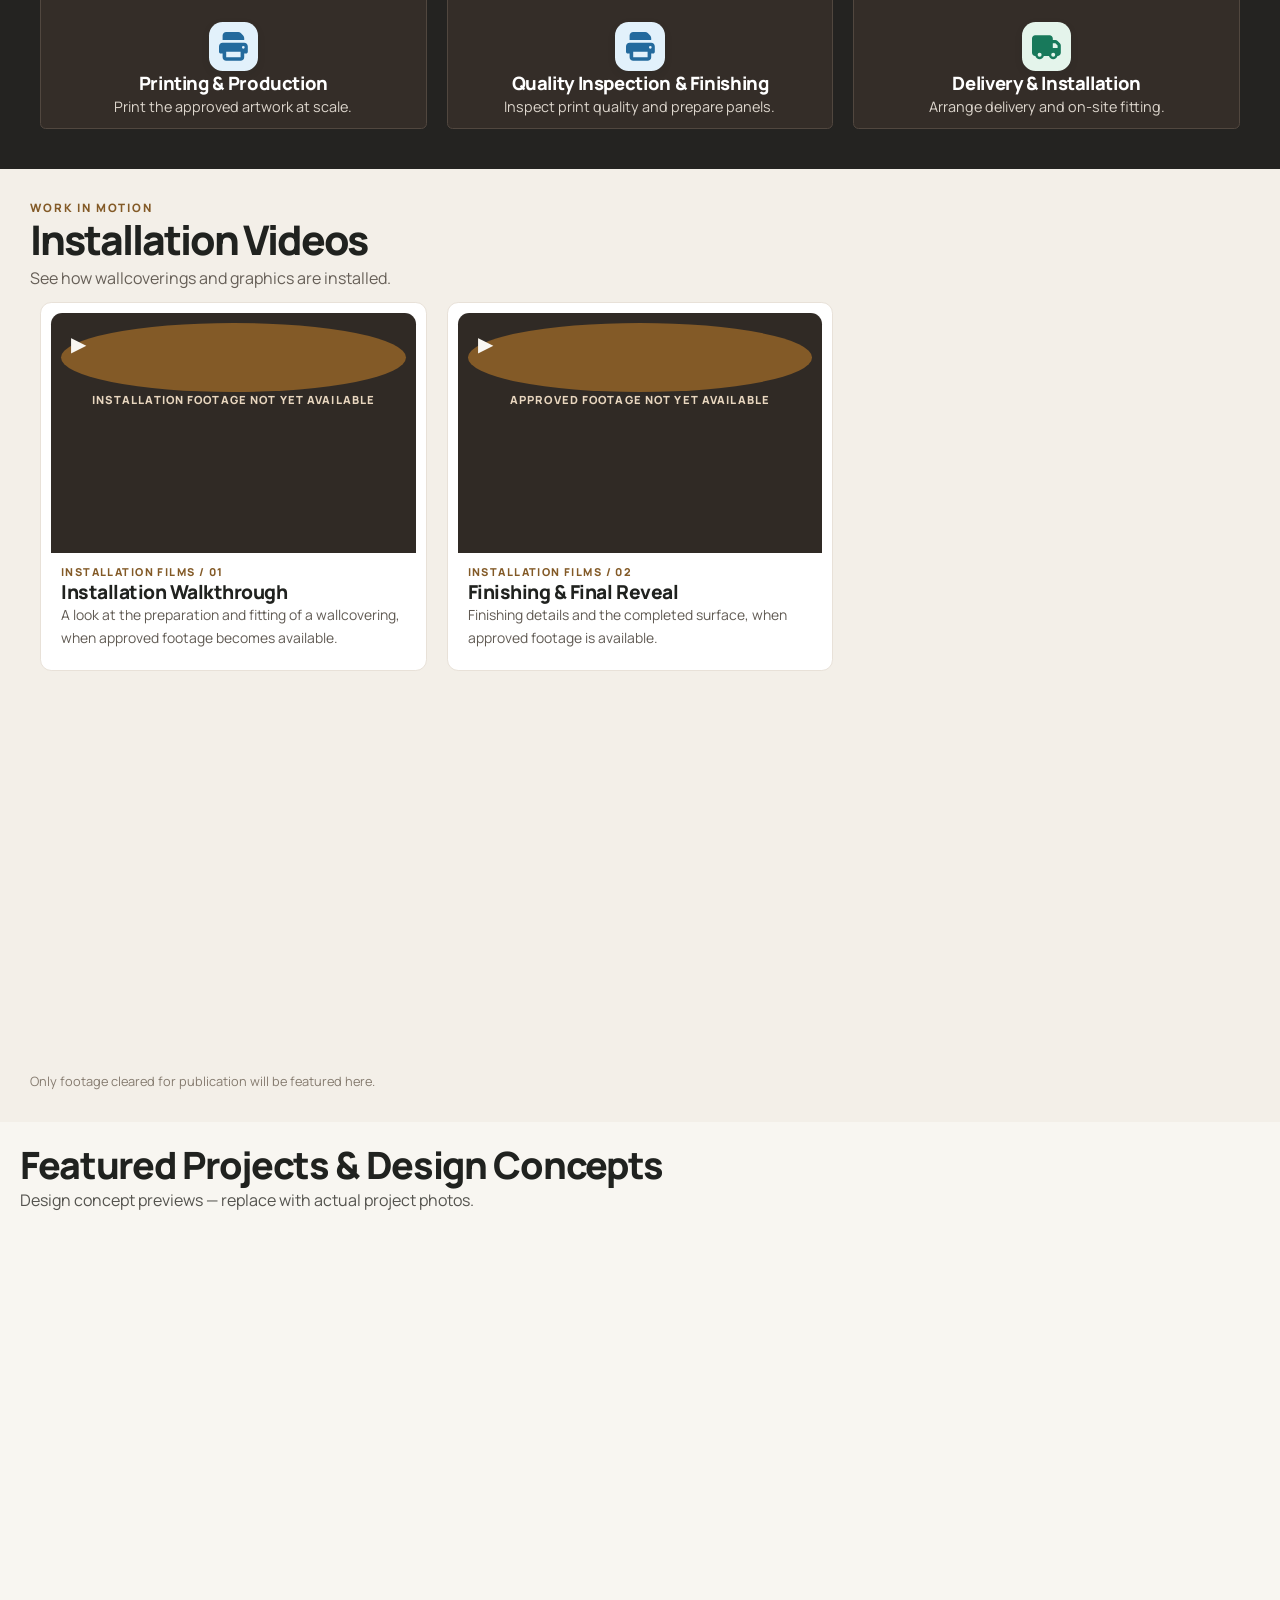
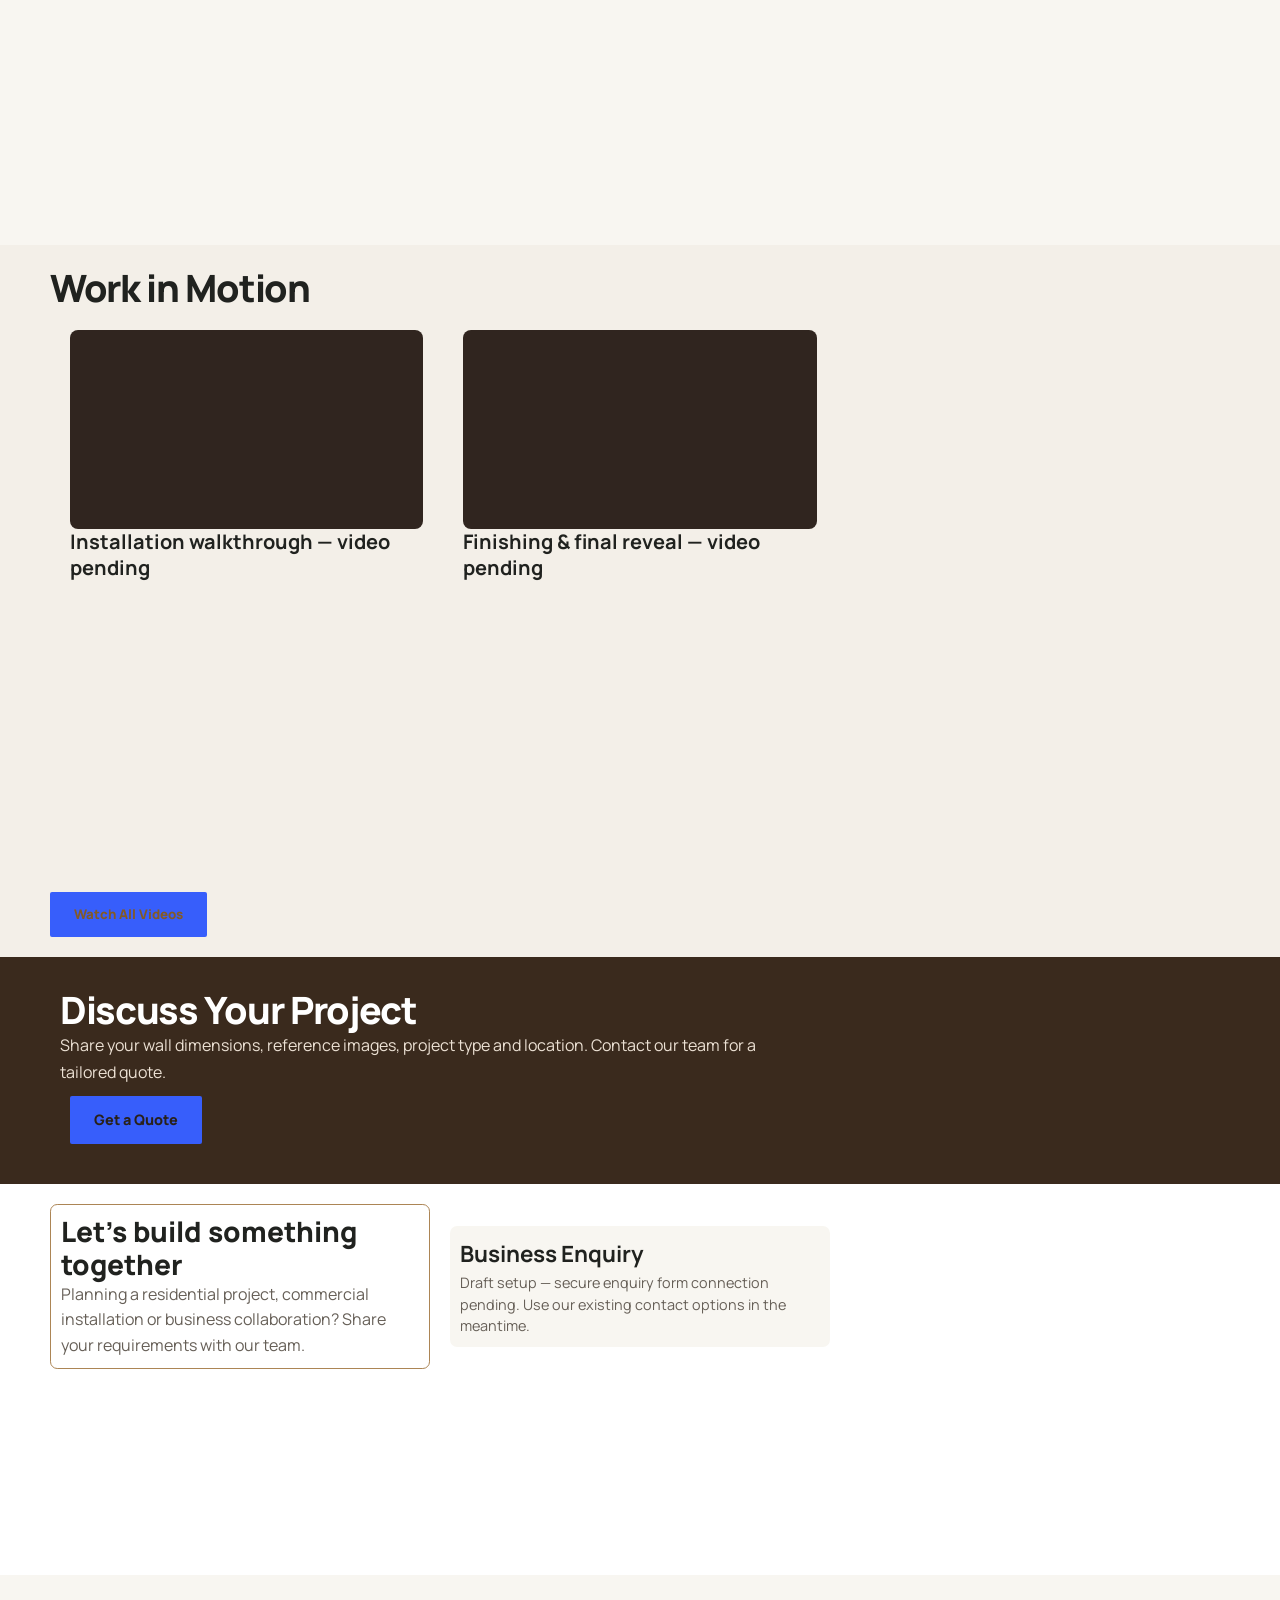
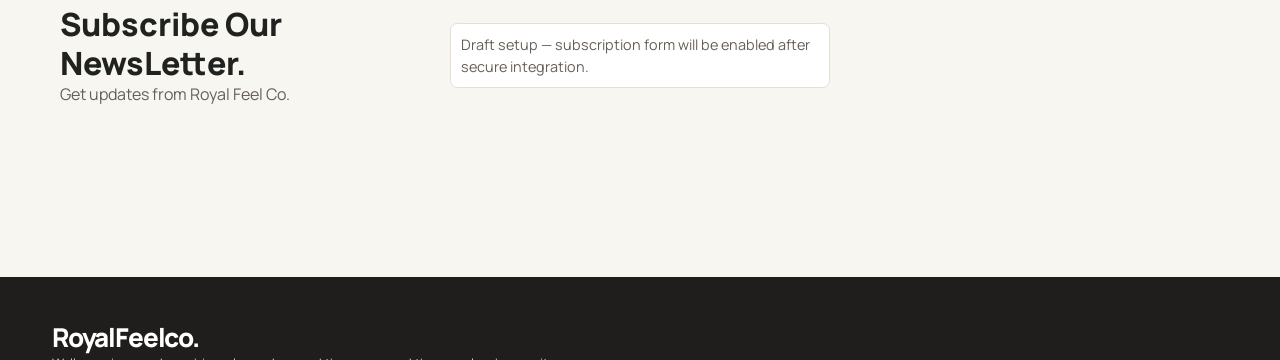
==== commit f82ac1cd: "Restore original WordPress homepage, real company logo, media and motion" ====
--- a/index.html
+++ b/index.html
@@ -1,16 +1,622 @@
-<!doctype html><html lang="en"><head><meta name="robots" content="noindex,nofollow"><meta charset="UTF-8"><meta name="viewport" content="width=device-width, initial-scale=1"><title>Royal Feel Co. — offline layout preview</title><style>/*
-Theme Name: Royal Feel Co. Corporate
-Description: Independent corporate WordPress theme. Provisional local starter, no page builder required.
-Version: 0.1.0
-Requires at least: 6.5
-Requires PHP: 8.0
-Text Domain: royalfeelco-corporate
-*/
-:root{--rfc-ink:#202d33;--rfc-accent:#526963;--rfc-paper:#f6f5f1;--rfc-white:#fff;--rfc-line:#e0e1dc;--rfc-muted:#59666b;--rfc-width:1240px;--rfc-radius:12px;--rfc-header:76px}*{box-sizing:border-box}html{scroll-behavior:smooth;scroll-padding-top:100px}body{margin:0;color:var(--rfc-ink);background:var(--rfc-white);font:16px/1.7 system-ui,-apple-system,BlinkMacSystemFont,"Segoe UI",sans-serif;overflow-wrap:anywhere}a{color:inherit;text-underline-offset:4px}a:focus-visible,button:focus-visible,input:focus-visible,select:focus-visible,textarea:focus-visible{outline:3px solid #4281a4;outline-offset:3px}img{max-width:100%;height:auto;display:block}h1,h2,h3,p{margin:0 0 1rem}h1,h2,h3{line-height:1.13;letter-spacing:-.035em;font-weight:650}h1{font-size:clamp(2.35rem,5vw,4.7rem)}h2{font-size:clamp(1.8rem,3.2vw,3rem)}h3{font-size:1.25rem}button,input,select,textarea{font:inherit}button{cursor:pointer} .rfc-shell{width:min(var(--rfc-width),calc(100% - 80px));margin-inline:auto}.rfc-kicker{font-size:.73rem;text-transform:uppercase;letter-spacing:.16em;font-weight:700;color:var(--rfc-accent);margin-bottom:.8rem}.rfc-muted{color:var(--rfc-muted)}.rfc-empty{padding:1rem 1.2rem;border-left:2px solid var(--rfc-line);font-size:.9rem}.rfc-section{padding:clamp(42px,6vw,80px) 0;border-bottom:1px solid var(--rfc-line)}.rfc-section-head{max-width:780px;margin-bottom:24px}.rfc-section-head>p:last-child{max-width:70ch}.rfc-header{position:sticky;top:0;z-index:30;background:white;border-bottom:1px solid var(--rfc-line);transition:transform .25s ease}.rfc-header-inner{min-height:var(--rfc-header);display:flex;align-items:center;gap:24px;justify-content:space-between}.rfc-brand{display:flex;align-items:center;font-weight:750;letter-spacing:-.04em;font-size:1.35rem;text-decoration:none;flex-shrink:0}.rfc-brand img{max-width:145px;max-height:52px;object-fit:contain}.rfc-nav ul{display:flex;list-style:none;gap:16px;align-items:center;margin:0;padding:0}.rfc-nav a{text-decoration:none;font-size:.82rem;font-weight:600}.rfc-nav a:hover,.rfc-nav .current-menu-item>a{text-decoration:underline}.rfc-nav li{position:relative}.rfc-nav .sub-menu{display:block;position:absolute;left:0;background:white;min-width:190px;padding:10px;visibility:hidden;opacity:0;box-shadow:0 8px 20px #0002}.rfc-nav li:hover>.sub-menu,.rfc-nav li:focus-within>.sub-menu{visibility:visible;opacity:1}.rfc-menu-toggle{display:none}.rfc-button{display:inline-flex;align-items:center;justify-content:center;gap:12px;background:var(--rfc-ink);border:1px solid var(--rfc-ink);color:white;text-decoration:none;border-radius:6px;padding:12px 18px;min-height:46px;font-weight:650;font-size:.9rem;transition:transform .2s,background .2s}.rfc-button:hover{background:var(--rfc-accent);transform:translateY(-2px)}.rfc-actions{display:flex;gap:12px;flex-wrap:wrap}.rfc-actions .rfc-button:nth-child(2){background:transparent;color:var(--rfc-ink)}.rfc-hero{background:var(--rfc-paper);padding:clamp(48px,8vw,110px) 0}.rfc-hero-inner{display:grid;grid-template-columns:1.05fr .95fr;gap:clamp(24px,5vw,72px);align-items:center}.rfc-hero p:not(.rfc-kicker){max-width:55ch;font-size:1.08rem;color:var(--rfc-muted)}.rfc-hero-image img{width:100%;aspect-ratio:4/3;object-fit:cover;border-radius:var(--rfc-radius)}.rfc-hero-art{aspect-ratio:4/3;position:relative;overflow:hidden;background:#e9e7e0;border-radius:var(--rfc-radius);display:flex;align-items:center;justify-content:center;gap:8px}.rfc-hero-art span{height:75%;width:25%;background:repeating-linear-gradient(110deg,#c8c9bd 0px,#d8d8cd 2px,#dcddd2 5px,#c7c8bd 8px);border-radius:80px 80px 0 0;transform:rotate(-10deg);box-shadow:12px 14px 30px #293b3b1a}.rfc-hero-art span:nth-child(2){height:90%;background:linear-gradient(150deg,#a4b2a4,#d9ddcf)}.rfc-hero-art span:nth-child(3){height:65%;background:repeating-linear-gradient(45deg,#d7c9b7 0 2px,#e2d6c5 2px 5px)}.rfc-grid{display:grid;grid-template-columns:repeat(3,minmax(0,1fr));gap:20px;margin-bottom:22px}.rfc-record{border:1px solid var(--rfc-line);border-radius:var(--rfc-radius);overflow:hidden;transition:transform .2s,box-shadow .2s}.rfc-record:hover{transform:translateY(-3px);box-shadow:0 8px 30px #0001}.rfc-record>img{width:100%;aspect-ratio:4/3;object-fit:cover}.rfc-record-body{padding:22px}.rfc-split{display:grid;grid-template-columns:1fr 1.5fr;gap:30px;align-items:center}.rfc-stats{display:grid;grid-template-columns:repeat(4,minmax(0,1fr));gap:20px}.rfc-stat{padding:22px;border:1px solid var(--rfc-line);display:grid}.rfc-stat strong{font-size:2rem;line-height:1.2}.rfc-clients{background:var(--rfc-paper)}.rfc-marquee{overflow:hidden;margin:10px 0}.rfc-track{display:flex;width:max-content;max-width:100%}.rfc-logo-group{display:flex;gap:12px;padding-right:12px;flex-wrap:wrap}.rfc-logo{width:clamp(110px,15vw,190px);height:90px;background:white;border:1px solid var(--rfc-line);display:grid;place-items:center;padding:16px;border-radius:8px}.rfc-logo img{max-height:55px;object-fit:contain}.rfc-marquee.is-moving .rfc-track{max-width:none;animation:rfc-marquee 44s linear infinite}.rfc-marquee.is-moving .rfc-logo-group{flex-wrap:nowrap}.rfc-marquee.reverse .rfc-track{animation-direction:reverse}.rfc-marquee:hover .rfc-track,.rfc-marquee:focus-within .rfc-track{animation-play-state:paused}@keyframes rfc-marquee{to{transform:translateX(-50%)}}.rfc-videos{grid-template-columns:repeat(2,minmax(0,1fr))}.rfc-play{display:grid;position:relative;aspect-ratio:16/9;background:var(--rfc-ink);color:white;place-items:center;text-decoration:none;border-radius:var(--rfc-radius);overflow:hidden}.rfc-play img{width:100%;height:100%;object-fit:cover;grid-area:1/1}.rfc-play-icon{grid-area:1/1;z-index:1;background:#000b;padding:12px 20px;border-radius:50%}.rfc-video-title{position:absolute;bottom:0;left:0;right:0;background:#000b;padding:12px}.rfc-dialog{border:0;border-radius:12px;padding:20px;width:min(900px,94vw);background:var(--rfc-ink);color:white}.rfc-dialog::backdrop{background:#000b}.rfc-dialog iframe{width:100%;aspect-ratio:16/9;border:0}.rfc-dialog button{float:right;margin:0 0 8px;padding:6px 14px}.rfc-form{max-width:900px}.rfc-fields{display:grid;grid-template-columns:repeat(2,minmax(0,1fr));gap:16px}.rfc-fields label{display:grid;gap:6px;font-weight:600;font-size:.9rem}.rfc-fields input,.rfc-fields select,.rfc-fields textarea{width:100%;min-height:46px;border:1px solid #aab3b1;border-radius:5px;padding:10px;background:white;color:var(--rfc-ink)}.rfc-full{grid-column:1/-1}.rfc-consent{display:flex;align-items:flex-start;gap:10px;margin:18px 0;font-size:.88rem}.rfc-consent input{margin-top:6px}.rfc-trap{position:absolute;left:-10000px;width:1px;height:1px;overflow:hidden}.rfc-notice{border:1px solid var(--rfc-line);padding:12px}.rfc-footer{background:var(--rfc-ink);color:white;padding:44px 0 20px}.rfc-footer a{color:white}.rfc-footer .rfc-kicker{color:#c9d6d1}.rfc-footer-row{display:grid;grid-template-columns:repeat(3,minmax(0,1fr));gap:24px;padding:24px 0;border-bottom:1px solid #ffffff2d}.rfc-footer ul{list-style:none;padding:0;margin:0}.rfc-footer li{margin-bottom:6px}.rfc-footer-bottom{padding-top:20px;font-size:.83rem;opacity:.85}.rfc-float{position:fixed;bottom:max(22px,env(safe-area-inset-bottom));right:max(22px,env(safe-area-inset-right));z-index:40;display:grid;gap:8px;justify-items:end}.rfc-float summary{display:grid;place-items:center;width:50px;height:50px;list-style:none;background:var(--rfc-ink);color:white;border:1px solid #fff;border-radius:50%;cursor:pointer;box-shadow:0 6px 20px #0003}.rfc-float summary::-webkit-details-marker{display:none}.rfc-float[open] summary span{transform:rotate(180deg)}.rfc-float-links{display:grid;gap:8px;padding:10px;background:white;border:1px solid var(--rfc-line);border-radius:10px;box-shadow:0 6px 20px #0002}.rfc-float-links a{display:flex;align-items:center;gap:8px;text-decoration:none;font-size:.88rem}.rfc-float-links svg{width:24px;height:24px}.rfc-page-head{background:var(--rfc-paper);padding:54px 0}.rfc-page-head h1{font-size:clamp(2rem,4vw,3.6rem)}.rfc-article{max-width:800px;margin-inline:auto;padding:50px 0}.rfc-article img{border-radius:8px}.rfc-breadcrumb{font-size:.8rem;color:var(--rfc-muted);margin-bottom:16px}.rfc-skip{position:absolute;left:-10000px}.rfc-skip:focus{left:10px;top:10px;background:white;z-index:100;padding:10px}.rfc-gallery{display:grid;grid-template-columns:repeat(2,minmax(0,1fr));gap:12px}.rfc-pagination{margin:20px 0}.rfc-pagination a,.rfc-pagination span{margin-right:10px}.rfc-reveal{animation:rfc-reveal .55s ease both}@keyframes rfc-reveal{from{opacity:.3;transform:translateY(12px)}to{opacity:1;transform:none}}.admin-bar .rfc-header{top:32px}
-@media(max-width:1150px){.rfc-shell{width:calc(100% - 48px)}.rfc-menu-toggle{display:inline-flex;padding:10px;background:white;border:1px solid var(--rfc-line);border-radius:5px}.rfc-header-inner{min-height:64px;flex-wrap:wrap}.rfc-header .rfc-nav{width:100%;padding-bottom:16px}.rfc-header .rfc-nav ul{display:grid;gap:10px}.rfc-header .rfc-nav .sub-menu{position:static;visibility:visible;opacity:1;box-shadow:none;padding:4px 16px}.rfc-js .rfc-header .rfc-nav:not(.is-open){display:none}.rfc-header.is-away{transform:translateY(-110%)}.rfc-header-inner>.rfc-button{display:none}.rfc-menu-toggle{display:none}.rfc-js .rfc-menu-toggle{display:inline-flex}.rfc-stats{grid-template-columns:repeat(2,minmax(0,1fr))}}
-@media(max-width:700px){.rfc-shell{width:calc(100% - 36px)}.rfc-hero-inner,.rfc-split,.rfc-fields,.rfc-footer-row,.rfc-grid{grid-template-columns:1fr}.rfc-hero-art{aspect-ratio:16/9}.rfc-section{padding:38px 0}.rfc-hero{padding:42px 0}.rfc-float{bottom:16px;right:16px}.rfc-page-head{padding:34px 0}.rfc-footer{padding-bottom:76px}.rfc-stats{gap:10px}.rfc-stat{padding:14px}.rfc-stat strong{font-size:1.5rem}.admin-bar .rfc-header{top:46px}}
-@media(prefers-reduced-motion:reduce){*,*::before,*::after{animation:none!important;transition:none!important;scroll-behavior:auto!important}.rfc-marquee{overflow:visible}.rfc-marquee.is-moving .rfc-track{width:100%}.rfc-marquee.is-moving .rfc-logo-group{flex-wrap:wrap}.rfc-logo-group[aria-hidden]{display:none}}
-@media(min-width:1151px){.rfc-nav a{white-space:nowrap}.rfc-header-inner>.rfc-button{white-space:nowrap;flex-shrink:0}.rfc-header-inner{gap:20px}.rfc-nav ul{gap:clamp(10px,1.1vw,18px)}}.rfc-hero h1{font-size:clamp(2.3rem,4.4vw,4.2rem)}
-</style></head><body class="preview"><a class="rfc-skip" href="#main-content">Skip to content</a><header class="rfc-header"><div class="rfc-shell rfc-header-inner"><a class="rfc-brand" href="./index.html">Royal Feel Co.</a><button class="rfc-menu-toggle" type="button" aria-expanded="false" aria-controls="rfc-main-nav">Menu <span aria-hidden="true">☰</span></button><nav id="rfc-main-nav" class="rfc-nav" aria-label="Main navigation"><ul><li><a href="index.html">Home</a></li><li><a href="about-royalfeelco.html">About</a></li><li><a href="wallcoverings-graphics-solutions.html">Solutions</a></li><li><a href="our-process.html">Our Process</a></li><li><a href="manufacturing-production.html">Manufacturing</a></li><li><a href="contact-royalfeelco.html">Contact</a></li><li><a href="royalfeelco-insights-blogs.html">Blog</a></li><li><a href="what-they-say.html">What They Say</a></li></ul></nav><a class="rfc-button" href="contact-royalfeelco.html">Get a quote <span aria-hidden="true">↗</span></a></div></header><main id="main-content">
-<div style="padding:8px 18px;background:#fff4d8;text-align:center;font-size:13px">Online design preview · provisional styling · no live WordPress or submissions</div><section class="rfc-hero "><div class="rfc-shell rfc-hero-inner"><div><p class="rfc-kicker">Royal Feel Co.</p><h1>Custom wallpapers &amp; large-format graphics</h1><p>Royal Feel Co. — a corporate showcase for wallcoverings, graphics and business enquiries.</p><div class="rfc-actions"><a class="rfc-button" href="wallcoverings-graphics-solutions.html">Explore solutions <span aria-hidden="true">↗</span></a><a class="rfc-button" href="contact-royalfeelco.html">Get a quote <span aria-hidden="true">↗</span></a></div></div><div class="rfc-hero-art" aria-hidden="true"><span></span><span></span><span></span></div></div></section><section class="rfc-section rfc-intro" id="rfc-intro-1"><div class="rfc-shell"><div class="rfc-section-head"><p class="rfc-kicker">Royal Feel Co.</p><h2>Company introduction</h2></div><p>Royal Feel Co. focuses on custom wallpapers, wallcoverings and large-format graphics.</p></div></section><section class="rfc-section rfc-founder" id="rfc-founder-2"><div class="rfc-shell"><div class="rfc-section-head"><p class="rfc-kicker">Royal Feel Co.</p><h2>From the Founder’s Desk</h2></div><p class="rfc-muted rfc-empty">Founder information is awaiting verified content.</p></div></section><section class="rfc-section rfc-journey" id="rfc-journey-3"><div class="rfc-shell"><div class="rfc-section-head"><p class="rfc-kicker">Royal Feel Co.</p><h2>Our Journey</h2></div><p class="rfc-muted rfc-empty">Content will appear here after it is added and approved.</p></div></section><section class="rfc-section rfc-milestones" id="rfc-milestones-4"><div class="rfc-shell"><div class="rfc-section-head"><p class="rfc-kicker">Royal Feel Co.</p><h2>Company milestones</h2></div><p class="rfc-muted rfc-empty">Content will appear here after it is added and approved.</p></div></section><section class="rfc-section rfc-stats" id="rfc-stats-5"><div class="rfc-shell"><div class="rfc-section-head"><p class="rfc-kicker">Royal Feel Co.</p><h2>Our Work in Numbers</h2></div><p class="rfc-muted rfc-empty">Verified company figures have not yet been supplied.</p></div></section><section class="rfc-section rfc-clients" id="rfc-clients-6"><div class="rfc-shell"><div class="rfc-section-head"><p class="rfc-kicker">Royal Feel Co.</p><h2>Trusted Clients</h2></div><p class="rfc-muted rfc-empty">Client logos are awaiting approved company assets.</p></div></section><section class="rfc-section rfc-why" id="rfc-why-7"><div class="rfc-shell"><div class="rfc-section-head"><p class="rfc-kicker">Royal Feel Co.</p><h2>Why Royal Feel Co.</h2></div><p class="rfc-muted rfc-empty">Add your approved company strengths in the block editor.</p></div></section><section class="rfc-section rfc-solutions" id="rfc-solutions-8"><div class="rfc-shell"><div class="rfc-section-head"><p class="rfc-kicker">Royal Feel Co.</p><h2>Our Solutions</h2></div><p class="rfc-muted rfc-empty">Content will appear here after it is added and approved.</p><a class="rfc-button" href="wallcoverings-graphics-solutions.html">View all solutions <span aria-hidden="true">↗</span></a></div></section><section class="rfc-section rfc-manufacturing" id="rfc-manufacturing-9"><div class="rfc-shell"><div class="rfc-section-head"><p class="rfc-kicker">Royal Feel Co.</p><h2>Manufacturing &amp; Production</h2></div><p class="rfc-muted rfc-empty">Content will appear here after it is added and approved.</p><a class="rfc-button" href="manufacturing-production.html">Explore manufacturing <span aria-hidden="true">↗</span></a></div></section><section class="rfc-section rfc-process" id="rfc-process-10"><div class="rfc-shell"><div class="rfc-section-head"><p class="rfc-kicker">Royal Feel Co.</p><h2>Our Process</h2></div><p class="rfc-muted rfc-empty">Content will appear here after it is added and approved.</p><a class="rfc-button" href="our-process.html">See our process <span aria-hidden="true">↗</span></a></div></section><section class="rfc-section rfc-installation" id="rfc-installation-11"><div class="rfc-shell"><div class="rfc-section-head"><p class="rfc-kicker">Royal Feel Co.</p><h2>Installation videos</h2></div><p class="rfc-muted rfc-empty">No approved video links have been added.</p></div></section><section class="rfc-section rfc-projects" id="rfc-projects-12"><div class="rfc-shell"><div class="rfc-section-head"><p class="rfc-kicker">Royal Feel Co.</p><h2>Featured projects and design concepts</h2></div><p class="rfc-muted rfc-empty">Content will appear here after it is added and approved.</p></div></section><section class="rfc-section rfc-motion" id="rfc-motion-13"><div class="rfc-shell"><div class="rfc-section-head"><p class="rfc-kicker">Royal Feel Co.</p><h2>Work in Motion</h2></div><p class="rfc-muted rfc-empty">No approved video links have been added.</p></div></section><section class="rfc-section rfc-enquiry" id="rfc-enquiry-14"><div class="rfc-shell"><div class="rfc-section-head"><p class="rfc-kicker">Royal Feel Co.</p><h2>Business enquiry</h2></div><p class="rfc-muted">Online submissions are not enabled. Please use the verified contact details when available.</p></div></section><section class="rfc-section rfc-newsletter" id="rfc-newsletter-15"><div class="rfc-shell"><div class="rfc-section-head"><p class="rfc-kicker">Royal Feel Co.</p><h2>Newsletter subscription</h2></div><p class="rfc-muted">Online submissions are not enabled. Please use the verified contact details when available.</p></div></section></main><footer class="rfc-footer"><div class="rfc-shell"><p class="rfc-kicker">Corporate information</p><h2>Royal Feel Co.</h2><div class="rfc-footer-row"><div><h3>Contact</h3><a class="rfc-button" href="contact-royalfeelco.html">Contact page <span aria-hidden="true">↗</span></a></div></div><div class="rfc-footer-row"><div><h3>Projects & solutions</h3><p><a href="wallcoverings-graphics-solutions.html">Solutions</a></p><p><a href="manufacturing-production.html">Manufacturing</a></p><p><a href="our-process.html">Our process</a></p></div><div><h3>Company</h3><p><a href="about-royalfeelco.html">About us</a></p><p><a href="what-they-say.html">What they say</a></p><p><a href="royalfeelco-insights-blogs.html">Blog</a></p><p><a href="contact-royalfeelco.html">Contact</a></p></div><div><h3>Follow & connect</h3></div></div><div class="rfc-footer-bottom">© 2026 Royal Feel Co.. All rights reserved.</div></div></footer><dialog class="rfc-dialog" aria-label="Video player"><button type="button" data-close>Close ×</button><div class="rfc-video-frame"></div></dialog><script>(()=>{'use strict';document.documentElement.classList.add('rfc-js');const header=document.querySelector('.rfc-header'),nav=document.querySelector('.rfc-nav'),toggle=document.querySelector('.rfc-menu-toggle'),reduced=matchMedia('(prefers-reduced-motion: reduce)');function menu(open){if(!nav||!toggle)return;nav.classList.toggle('is-open',open);toggle.setAttribute('aria-expanded',String(open));}toggle?.addEventListener('click',()=>menu(toggle.getAttribute('aria-expanded')!=='true'));document.addEventListener('keydown',e=>{if(e.key==='Escape'){if(toggle?.getAttribute('aria-expanded')==='true'){menu(false);toggle.focus();}}});let last=scrollY,queued=false;window.addEventListener('scroll',()=>{if(queued)return;queued=true;requestAnimationFrame(()=>{const y=scrollY;if(header&&Math.abs(y-last)>8){header.classList.toggle('is-away',!reduced.matches&&y>100&&y>last&&!header.contains(document.activeElement)&&toggle?.getAttribute('aria-expanded')!=='true');last=y;}queued=false;});},{passive:true});if('IntersectionObserver'in window&&!reduced.matches){const obs=new IntersectionObserver(entries=>entries.forEach(e=>{if(!e.isIntersecting)return;obs.unobserve(e.target);if(e.target.hasAttribute('data-count')){const n=Number(e.target.dataset.count),start=performance.now(),precision=(String(n).split('.')[1]||'').length;const tick=t=>{const f=Math.min(1,(t-start)/750);e.target.textContent=(n*(1-Math.pow(1-f,3))).toFixed(precision);if(f<1)requestAnimationFrame(tick);};if(Number.isFinite(n))requestAnimationFrame(tick);}else e.target.classList.add('rfc-reveal');}),{threshold:.1});document.querySelectorAll('[data-count], .rfc-section-head').forEach(x=>obs.observe(x));}const dialog=document.querySelector('.rfc-dialog'),frame=dialog?.querySelector('.rfc-video-frame');let trigger;document.addEventListener('click',e=>{const a=e.target.closest('a[data-video]');if(!a||!dialog?.showModal||!frame||!/^[-_a-zA-Z0-9]{11}$/.test(a.dataset.video))return;e.preventDefault();trigger=a;const iframe=document.createElement('iframe');iframe.title='YouTube video player';iframe.src='https://www.youtube-nocookie.com/embed/'+a.dataset.video;iframe.allow='encrypted-media; picture-in-picture; fullscreen';iframe.allowFullscreen=true;frame.replaceChildren(iframe);dialog.showModal();});dialog?.querySelector('[data-close]')?.addEventListener('click',()=>dialog.close());dialog?.addEventListener('close',()=>{frame?.replaceChildren();trigger?.focus();});dialog?.addEventListener('click',e=>{if(e.target===dialog)dialog.close();});})();
-</script></body></html>+<!doctype html><html lang="en"><head><meta charset="utf-8"><meta name="viewport" content="width=device-width,initial-scale=1"><meta name="robots" content="noindex,nofollow"><title>Royal Feel Co. | Website Preview</title><link rel="icon" href="https://royalfeelco.alwaysdata.net/wp-content/uploads/2026/11/royalfeelco-official-logo-256.png"><link rel="stylesheet" href="https://fonts.googleapis.com/css2?family=Manrope:wght@400;500;600;700;800&display=swap"><link rel="stylesheet" href="assets/base.css"><link rel="stylesheet" href="assets/home-1.css"><link rel="stylesheet" href="assets/home-2.css"><link rel="stylesheet" href="assets/home-3.css"><link rel="stylesheet" href="assets/custom.css"></head><body id="top">		<div data-elementor-type="wp-page" data-elementor-id="73" class="elementor elementor-73">
+				<header class="elementor-element elementor-element-3599b8ef e-con e-atomic-element e-div-block-base e-default-header e-7c29c3eb-db31 " data-id="3599b8ef" data-element_type="e-div-block" data-e-type="e-div-block" data-interaction-id="3599b8ef">
+    <div class="elementor-element elementor-element-3aa23aba e-con e-atomic-element e-div-block-base e-default-div e-240d23c0-1988 " data-id="3aa23aba" data-element_type="e-div-block" data-e-type="e-div-block" data-interaction-id="3aa23aba">
+    			<span data-interaction-id="40ff20cb" class="e-4b637308-ce3f e-heading-base e-default-span"><a href="#top" target="_self" class="e-heading-link-base e-default-a">
+		RoyalFeelco.
+	</a></span>
+		<div class="elementor-element elementor-element-680766a1 e-con e-atomic-element e-div-block-base e-default-div e-1f88d716-c9c5 " data-id="680766a1" data-element_type="e-div-block" data-e-type="e-div-block" data-interaction-id="680766a1">
+    			<a href="index.html" target="_self" class="e-5484c531-cf84 e-button-base e-default-a" data-interaction-id="2d66f71a">
+	Home
+</a>
+					<a href="about-royalfeelco.html" target="_self" class="e-376baf1e-7c4b e-button-base e-default-a" data-interaction-id="31549d30">
+	About
+</a>
+					<a href="wallcoverings-graphics-solutions.html" target="_self" class="e-36a976ff-b3f9 e-button-base e-default-a" data-interaction-id="3a41cbec">
+	Solutions
+</a>
+					<a href="what-they-say.html" target="_self" class="e-187e87e3-1c00ad3 e-button-base e-default-a" data-interaction-id="187e87e3">
+	What They Say
+</a>
+					<a href="contact-royalfeelco.html" target="_self" class="e-256e7f61-8aa2 e-button-base e-default-a" data-interaction-id="2e6dcefb">
+	Contact
+</a>
+		
+</div>
+			<a href="contact-royalfeelco.html" target="_self" class="e-21a62277-497f e-button-base e-default-a" data-interaction-id="26347d0d">
+	Get a Quote
+</a>
+		<div class="elementor-element elementor-element-6910bfc1 e-con e-atomic-element e-accordion-base  e-2b51a28b-d36d " style="--e-accordion-icon-rotation: 0deg;" data-id="6910bfc1" data-element_type="e-accordion" data-e-type="e-accordion" data-interaction-id="6910bfc1">
+    <details class="elementor-element elementor-element-6aaed14d e-con e-atomic-element e-accordion-item-base  e-42d06145-d961 " data-id="6aaed14d" data-element_type="e-accordion-item" data-e-type="e-accordion-item" data-interaction-id="6aaed14d"  name="6910bfc1">
+    <summary class="elementor-element elementor-element-4d2db8be e-con e-atomic-element e-accordion-item-header-base  e-1dab496d-edf9 " data-id="4d2db8be" data-element_type="e-accordion-item-header" data-e-type="e-accordion-item-header" data-interaction-id="4d2db8be">
+    <span class="elementor-element elementor-element-7853c34d e-con e-atomic-element e-accordion-item-title-base  e-68055478-19ba " data-id="7853c34d" data-element_type="e-accordion-item-title" data-e-type="e-accordion-item-title" data-interaction-id="7853c34d">
+    			<span class="e-62f760ed-b0ea e-paragraph-base e-default-span" data-interaction-id="52afc358">Menu</span>
+		
+</span>
+<div class="elementor-element elementor-element-9638639 e-con e-atomic-element e-accordion-item-icon-base  e-570843cb-7c49 " data-id="9638639" data-element_type="e-accordion-item-icon" data-e-type="e-accordion-item-icon" data-interaction-id="9638639" aria-hidden="true">
+    			<div class="e-c124a9f-396f e-svg-base e-default-div" data-interaction-id="ebc5055"><svg xmlns="http://www.w3.org/2000/svg" fill="currentColor" style="width: 100%; height: 100%; overflow: visible;" viewBox="0 0 448 512" aria-hidden="true"><path d="M0 96C0 78.3 14.3 64 32 64l384 0c17.7 0 32 14.3 32 32s-14.3 32-32 32L32 128C14.3 128 0 113.7 0 96zM0 256c0-17.7 14.3-32 32-32l384 0c17.7 0 32 14.3 32 32s-14.3 32-32 32L32 288c-17.7 0-32-14.3-32-32zM448 416c0 17.7-14.3 32-32 32L32 448c-17.7 0-32-14.3-32-32s14.3-32 32-32l384 0c17.7 0 32 14.3 32 32z"></path></svg></div>
+		
+</div>
+
+</summary>
+<div class="elementor-element elementor-element-1f6bcce e-con e-atomic-element e-accordion-item-content-base  e-44b8f0b-a7bc " data-id="1f6bcce" data-element_type="e-accordion-item-content" data-e-type="e-accordion-item-content" data-interaction-id="1f6bcce">
+    <nav class="elementor-element elementor-element-52cd381c e-con e-atomic-element e-div-block-base e-default-nav e-1a440e64-1e66 " data-id="52cd381c" data-element_type="e-div-block" data-e-type="e-div-block" data-interaction-id="52cd381c">
+    			<a href="index.html" target="_self" class="e-79fa318f-3559 e-button-base e-default-a" data-interaction-id="56478a40">
+	Home
+</a>
+					<a href="about-royalfeelco.html" target="_self" class="e-4211bde4-8383 e-button-base e-default-a" data-interaction-id="5827ff7b">
+	About
+</a>
+					<a href="wallcoverings-graphics-solutions.html" target="_self" class="e-5c6712e0-d468 e-button-base e-default-a" data-interaction-id="754b2db7">
+	Solutions
+</a>
+					<a href="what-they-say.html" target="_self" class="e-6499ad9a-cfe37f3 e-button-base e-default-a" data-interaction-id="6499ad9a">
+	What They Say
+</a>
+					<a href="contact-royalfeelco.html" target="_self" class="e-1607c387-3911 e-button-base e-default-a" data-interaction-id="c96f52">
+	Contact
+</a>
+		
+</nav>
+
+</div>
+
+</details>
+
+</div>
+			<a href="index.html" target="_self" class="e-image-link-base e-default-a" data-interaction-id="2b386ddb"
+	><img fetchpriority="high" decoding="async" class="e-image-base e-default-img e-4815dbd4-b2c8" id="195" src="https://royalfeelco.alwaysdata.net/wp-content/uploads/2026/11/royalfeelco-official-logo-256.png" width="256" height="256" srcset="https://royalfeelco.alwaysdata.net/wp-content/uploads/2026/11/royalfeelco-official-logo-256.png 256w, https://royalfeelco.alwaysdata.net/wp-content/uploads/2026/11/royalfeelco-official-logo-256-150x150.png 150w" alt="RoyalFeelco RF monogram with orange, green and blue orbit"/>	</a>		
+</div>
+
+</header>
+<section class="elementor-element elementor-element-485adc89 e-con e-atomic-element e-div-block-base e-default-section e-565512bf-d1df " data-id="485adc89" data-element_type="e-div-block" data-e-type="e-div-block" data-interaction-id="485adc89">
+    <div class="elementor-element elementor-element-32a20f8a e-con e-atomic-element e-div-block-base e-default-div e-1bef6aee-5c37 " data-id="32a20f8a" data-element_type="e-div-block" data-e-type="e-div-block" data-interaction-id="32a20f8a">
+    
+</div>
+<div class="elementor-element elementor-element-76eda304 e-con e-atomic-element e-div-block-base e-default-div e-6c70726d-a2e3 " data-id="76eda304" data-element_type="e-div-block" data-e-type="e-div-block" data-interaction-id="76eda304">
+    <div class="elementor-element elementor-element-564ccd34 e-con e-atomic-element e-div-block-base e-default-div e-6c6d05b2-bed5 " data-id="564ccd34" data-element_type="e-div-block" data-e-type="e-div-block" data-interaction-id="564ccd34">
+    			<p class="e-71859959-9638 e-paragraph-base e-default-p" data-interaction-id="792952b5"><span>CUSTOM WALLCOVERINGS &amp; GRAPHICS</span></p>
+					<h1 data-interaction-id="977b38b" class="e-10e19b6e-64ff e-heading-base e-default-h1">Custom Wallcoverings &amp; Large-Format Graphics</h1>
+					<p class="e-5b6d54bc-4ce0 e-paragraph-base e-default-p" data-interaction-id="2a435e27">Custom wallpapers and wall graphics developed around your space, design requirements and preferred finish.</p>
+		<div class="elementor-element elementor-element-5a50bc70 e-con e-atomic-element e-div-block-base e-default-div e-18ece2fd-8f20 " data-id="5a50bc70" data-element_type="e-div-block" data-e-type="e-div-block" data-interaction-id="5a50bc70">
+    			<a href="wallcoverings-graphics-solutions.html" target="_self" class="e-18d8937-dc69 e-button-base e-default-a" data-interaction-id="73a94998">
+	Explore Solutions
+</a>
+					<a href="contact-royalfeelco.html" target="_self" class="e-330fef86-9563 e-button-base e-default-a" data-interaction-id="342cf6d2">
+	Get a Quote
+</a>
+		
+</div>
+
+</div>
+
+</div>
+
+</section>
+<section class="elementor-element elementor-element-5b539530 e-con e-atomic-element e-div-block-base e-default-section e-394fb6da-abfe " data-id="5b539530" data-element_type="e-div-block" data-e-type="e-div-block" data-interaction-id="5b539530">
+    <div class="elementor-element elementor-element-a93d10a e-con e-atomic-element e-div-block-base e-default-div e-609662cc-e1f5 " data-id="a93d10a" data-element_type="e-div-block" data-e-type="e-div-block" data-interaction-id="a93d10a">
+    <div class="elementor-element elementor-element-69db7c9b e-con e-atomic-element e-grid-base e-default-div e-4a3e07de-3a37 " data-id="69db7c9b" data-element_type="e-grid" data-e-type="e-grid" data-interaction-id="69db7c9b">
+    <div class="elementor-element elementor-element-2821c3d9 e-con e-atomic-element e-div-block-base e-default-div e-7a0eccf9-8657 " data-id="2821c3d9" data-element_type="e-div-block" data-e-type="e-div-block" data-interaction-id="2821c3d9">
+    			<img decoding="async" class="e-image-base e-default-img e-7381fd35-6701" data-interaction-id="4fc256c6" id="64" src="https://royalfeelco.alwaysdata.net/wp-content/uploads/2026/11/02-about-who-we-are-design-studio.webp" width="1448" height="1086" srcset="https://royalfeelco.alwaysdata.net/wp-content/uploads/2026/11/02-about-who-we-are-design-studio.webp 1448w, https://royalfeelco.alwaysdata.net/wp-content/uploads/2026/11/02-about-who-we-are-design-studio-300x225.webp 300w, https://royalfeelco.alwaysdata.net/wp-content/uploads/2026/11/02-about-who-we-are-design-studio-1024x768.webp 1024w, https://royalfeelco.alwaysdata.net/wp-content/uploads/2026/11/02-about-who-we-are-design-studio-768x576.webp 768w" alt="A warmly lit interior design and wallpaper showroom featuring a floor-to-ceiling accent wall mural of golden-beige lotus blooms and dark green lily pads on a textured cream background. On the left, backlit wooden shelves display framed botanical artwork, textured sample boards, and hanging rolls of patterned wallpaper beneath a trailing green plant. In the center sits a large oval beige marble table with a fluted brass base, surrounded by six curved beige fabric chairs, topped with an open sample catalog, swatch cards, a brass bowl, and a glass vase of white flowers under two glowing brass ring pendant lights."/>					<p class="e-2f7335d0-e6be e-paragraph-base e-default-p" data-interaction-id="4fec193e">Concept illustration — not a photograph of a RoyalFeelco facility.</p>
+		
+</div>
+<div class="elementor-element elementor-element-4fb22d11 e-con e-atomic-element e-div-block-base e-default-div e-6a5ca034-ce3f " data-id="4fb22d11" data-element_type="e-div-block" data-e-type="e-div-block" data-interaction-id="4fb22d11">
+    			<p class="e-23e8047d-e9fe e-paragraph-base e-default-p" data-interaction-id="76ca008d">COMPANY PROFILE</p>
+					<h2 data-interaction-id="df84315" class="e-3644add4-68a5 e-heading-base e-default-h2">About Royal Feel Co.</h2>
+					<p class="e-5129dc3c-5c9b e-paragraph-base e-default-p" data-interaction-id="1bdf848b">Royal Feel Co. creates custom wallpapers and large-format graphics for homes, commercial interiors and branded spaces. We adapt artwork and print specifications to suit each project.</p>
+					<p class="e-201ea25-eed2 e-paragraph-base e-default-p" data-interaction-id="28409acf">Custom artwork • Wall graphics • Print preparation</p>
+					<a href="about-royalfeelco.html" target="_self" class="e-7828b1fb-f967 e-button-base e-default-a" data-interaction-id="43bb7135">
+	About Royal Feel Co.
+</a>
+		
+</div>
+
+</div>
+
+</div>
+
+</section>
+<section class="elementor-element elementor-element-430e1cd9 e-con e-atomic-element e-div-block-base e-default-section e-62f72d1e-a293 " data-id="430e1cd9" data-element_type="e-div-block" data-e-type="e-div-block" data-interaction-id="430e1cd9">
+    <div class="elementor-element elementor-element-79708868 e-con e-atomic-element e-grid-base e-default-div e-24b2bdc3-91f6 " data-id="79708868" data-element_type="e-grid" data-e-type="e-grid" data-interaction-id="79708868">
+    <div class="elementor-element elementor-element-1a541378 e-con e-atomic-element e-div-block-base e-default-div e-5cfcdc45-f39d " data-id="1a541378" data-element_type="e-div-block" data-e-type="e-div-block" data-interaction-id="1a541378">
+    			<img decoding="async" class="e-image-base e-default-img e-7908cbd1-69b6" data-interaction-id="6e8ba0f8" id="280" src="https://royalfeelco.alwaysdata.net/wp-content/uploads/2026/11/stock-business-portrait-placeholder-683x1024.jpg" width="683" height="1024" srcset="https://royalfeelco.alwaysdata.net/wp-content/uploads/2026/11/stock-business-portrait-placeholder-683x1024.jpg 683w, https://royalfeelco.alwaysdata.net/wp-content/uploads/2026/11/stock-business-portrait-placeholder-200x300.jpg 200w, https://royalfeelco.alwaysdata.net/wp-content/uploads/2026/11/stock-business-portrait-placeholder-768x1152.jpg 768w, https://royalfeelco.alwaysdata.net/wp-content/uploads/2026/11/stock-business-portrait-placeholder.jpg 800w" alt="Stock portrait of a smiling man in a suit, not the Royal Feel Co. founder"/>					<p class="e-4bbd5e7a-9be1 e-paragraph-base e-default-p" data-interaction-id="b0c65a9">Stock photo for preview only — not our founder.</p>
+		
+</div>
+<div class="elementor-element elementor-element-23167d2c e-con e-atomic-element e-div-block-base e-default-div e-742f8c39-16a5 " data-id="23167d2c" data-element_type="e-div-block" data-e-type="e-div-block" data-interaction-id="23167d2c">
+    			<h2 data-interaction-id="4319dce2" class="e-1665a4e2-3638 e-heading-base e-default-h2">From the Founder's Desk</h2>
+					<h3 data-interaction-id="7a4f9e1f" class="e-4c4df196-4513 e-heading-base e-default-h3">Founder &amp; CEO</h3>
+					<p class="e-563a3bc9-f3aa e-paragraph-base e-default-p" data-interaction-id="528e318c">Founder’s name and personal message will be added here.</p>
+		
+</div>
+
+</div>
+
+</section>
+<section class="elementor-element elementor-element-268dd04b e-con e-atomic-element e-div-block-base e-default-section e-2ea912df-6de9 " data-id="268dd04b" data-element_type="e-div-block" data-e-type="e-div-block" data-interaction-id="268dd04b">
+    <div class="elementor-element elementor-element-13a6e94c e-con e-atomic-element e-div-block-base e-default-div e-38d95357-b2fd " data-id="13a6e94c" data-element_type="e-div-block" data-e-type="e-div-block" data-interaction-id="13a6e94c">
+    			<h2 data-interaction-id="78996ecd" class="e-3a1a72d0-eae6 e-heading-base e-default-h2">Our Journey</h2>
+					<p class="e-6c2d6fc6-a332 e-paragraph-base e-default-p" data-interaction-id="2459fe17">Draft layout — verified milestones and dates to be supplied.</p>
+		<div class="elementor-element elementor-element-27b36288 e-con e-atomic-element e-grid-base e-default-div e-75c0ae95-13bf " data-id="27b36288" data-element_type="e-grid" data-e-type="e-grid" data-interaction-id="27b36288">
+    <div class="elementor-element elementor-element-77fcb380 e-con e-atomic-element e-div-block-base e-default-div e-786d7eb8-70c8 " data-id="77fcb380" data-element_type="e-div-block" data-e-type="e-div-block" data-interaction-id="77fcb380">
+    			<p class="e-6f30311e-f2b3 e-paragraph-base e-default-p" data-interaction-id="463e3469">Date pending</p>
+					<h3 data-interaction-id="4f2d2af8" class="e-c8e1e11-10aa e-heading-base e-default-h3">Company establishment</h3>
+		
+</div>
+<div class="elementor-element elementor-element-5a0d2656 e-con e-atomic-element e-div-block-base e-default-div e-4a77bad7-4918 " data-id="5a0d2656" data-element_type="e-div-block" data-e-type="e-div-block" data-interaction-id="5a0d2656">
+    			<p class="e-30d239d5-3612 e-paragraph-base e-default-p" data-interaction-id="4baa3d9e">Date pending</p>
+					<h3 data-interaction-id="2f867118" class="e-16c4bc32-aeb5 e-heading-base e-default-h3">Service development</h3>
+		
+</div>
+<div class="elementor-element elementor-element-15bce05e e-con e-atomic-element e-div-block-base e-default-div e-17222e14-f241 " data-id="15bce05e" data-element_type="e-div-block" data-e-type="e-div-block" data-interaction-id="15bce05e">
+    			<p class="e-41612df0-d9f2 e-paragraph-base e-default-p" data-interaction-id="5bd8d3dd">Date pending</p>
+					<h3 data-interaction-id="57413408" class="e-2247ece2-f469 e-heading-base e-default-h3">Business expansion</h3>
+		
+</div>
+
+</div>
+			<h2 data-interaction-id="33a06adf" class="e-3eda3c69-f560 e-heading-base e-default-h2">Our Work in Numbers</h2>
+					<p class="e-50a30914-6edc e-paragraph-base e-default-p" data-interaction-id="54c87147">Draft layout — figures will be added after verification.</p>
+		<div class="elementor-element elementor-element-33c4c2ca e-con e-atomic-element e-grid-base e-default-div e-67ef5cc6-a637 " data-id="33c4c2ca" data-element_type="e-grid" data-e-type="e-grid" data-interaction-id="33c4c2ca">
+    <div class="elementor-element elementor-element-55597a74 e-con e-atomic-element e-div-block-base e-default-div e-5ef9879b-3035 " data-id="55597a74" data-element_type="e-div-block" data-e-type="e-div-block" data-interaction-id="55597a74">
+    			<p class="e-46e98e79-8fb9 e-paragraph-base e-default-p" data-interaction-id="7abe8d80">—</p>
+					<p class="e-456f3741-dc6d e-paragraph-base e-default-p" data-interaction-id="4d196350">Completed projects</p>
+		
+</div>
+<div class="elementor-element elementor-element-6e3593d7 e-con e-atomic-element e-div-block-base e-default-div e-6e6f2cf1-fed5 " data-id="6e3593d7" data-element_type="e-div-block" data-e-type="e-div-block" data-interaction-id="6e3593d7">
+    			<p class="e-547dba14-e2ff e-paragraph-base e-default-p" data-interaction-id="7341b102">—</p>
+					<p class="e-35d03555-afba e-paragraph-base e-default-p" data-interaction-id="7c8c0719">Square feet printed</p>
+		
+</div>
+<div class="elementor-element elementor-element-46b7c251 e-con e-atomic-element e-div-block-base e-default-div e-8e81d33-c2a2 " data-id="46b7c251" data-element_type="e-div-block" data-e-type="e-div-block" data-interaction-id="46b7c251">
+    			<p class="e-6449e8bb-916e e-paragraph-base e-default-p" data-interaction-id="74deddd8">—</p>
+					<p class="e-73e6800e-4cf4 e-paragraph-base e-default-p" data-interaction-id="5db583ff">Cities served</p>
+		
+</div>
+
+</div>
+
+</div>
+
+</section>
+<section class="elementor-element elementor-element-3f78be65 e-con e-atomic-element e-div-block-base e-default-section e-5739f4ca-3fa6 " data-id="3f78be65" data-element_type="e-div-block" data-e-type="e-div-block" data-interaction-id="3f78be65">
+    <div class="elementor-element elementor-element-f63e72b e-con e-atomic-element e-div-block-base e-default-div e-6cb9bc32-c964 " data-id="f63e72b" data-element_type="e-div-block" data-e-type="e-div-block" data-interaction-id="f63e72b">
+    <div class="elementor-element elementor-element-6307bbe9 e-con e-atomic-element e-div-block-base e-default-div e-6f62c31f-f6df " data-id="6307bbe9" data-element_type="e-div-block" data-e-type="e-div-block" data-interaction-id="6307bbe9">
+    			<p class="e-1fab50e5-84b5 e-paragraph-base e-default-p" data-interaction-id="1d7393ed">CLIENTS &amp; COLLABORATIONS</p>
+					<h2 data-interaction-id="78935cef" class="e-1628d70d-fd84 e-heading-base e-default-h2">Trusted Clients</h2>
+					<p class="e-20058d92-4d3b e-paragraph-base e-default-p" data-interaction-id="556aa636">Preview: approved client logos pending.</p>
+				<div class="elementor-element elementor-element-56c0ad92 elementor-widget__width-initial elementor-widget elementor-widget-image-carousel" data-id="56c0ad92" data-element_type="widget" data-e-type="widget" data-settings="{&quot;slides_to_show&quot;:&quot;5&quot;,&quot;navigation&quot;:&quot;none&quot;,&quot;autoplay&quot;:&quot;yes&quot;,&quot;autoplay_speed&quot;:0,&quot;infinite&quot;:&quot;yes&quot;,&quot;speed&quot;:4000,&quot;slides_to_scroll&quot;:&quot;1&quot;}" data-widget_type="image-carousel.default">
+							<div class="elementor-image-carousel-wrapper swiper" role="region" aria-roledescription="carousel" aria-label="Image Carousel" dir="ltr">
+			<div class="elementor-image-carousel swiper-wrapper" aria-live="off">
+								<div class="swiper-slide" role="group" aria-roledescription="slide" aria-label="1 of 6"><figure class="swiper-slide-inner"><img decoding="async" class="swiper-slide-image" src="https://royalfeelco.alwaysdata.net/wp-content/uploads/2026/11/royalfeelco-client-logo-placeholder-01-150x72.png" alt="Placeholder: verified client logo 1 pending" /></figure></div><div class="swiper-slide" role="group" aria-roledescription="slide" aria-label="2 of 6"><figure class="swiper-slide-inner"><img decoding="async" class="swiper-slide-image" src="https://royalfeelco.alwaysdata.net/wp-content/uploads/2026/11/royalfeelco-client-logo-placeholder-02-150x72.png" alt="Placeholder: verified client logo 2 pending" /></figure></div><div class="swiper-slide" role="group" aria-roledescription="slide" aria-label="3 of 6"><figure class="swiper-slide-inner"><img decoding="async" class="swiper-slide-image" src="https://royalfeelco.alwaysdata.net/wp-content/uploads/2026/11/royalfeelco-client-logo-placeholder-03-150x72.png" alt="Placeholder: verified client logo 3 pending" /></figure></div><div class="swiper-slide" role="group" aria-roledescription="slide" aria-label="4 of 6"><figure class="swiper-slide-inner"><img decoding="async" class="swiper-slide-image" src="https://royalfeelco.alwaysdata.net/wp-content/uploads/2026/11/royalfeelco-client-logo-placeholder-04-150x72.png" alt="Placeholder: verified client logo 4 pending" /></figure></div><div class="swiper-slide" role="group" aria-roledescription="slide" aria-label="5 of 6"><figure class="swiper-slide-inner"><img decoding="async" class="swiper-slide-image" src="https://royalfeelco.alwaysdata.net/wp-content/uploads/2026/11/royalfeelco-client-logo-placeholder-05-150x72.png" alt="Placeholder: verified client logo 5 pending" /></figure></div><div class="swiper-slide" role="group" aria-roledescription="slide" aria-label="6 of 6"><figure class="swiper-slide-inner"><img decoding="async" class="swiper-slide-image" src="https://royalfeelco.alwaysdata.net/wp-content/uploads/2026/11/royalfeelco-client-logo-placeholder-06-150x72.png" alt="Placeholder: verified client logo 6 pending" /></figure></div>			</div>
+							
+									</div>
+						</div>
+		<div class="elementor-element elementor-element-497933cb e-con e-atomic-element e-div-block-base e-default-div e-27e8d465-3b70 " data-id="497933cb" data-element_type="e-div-block" data-e-type="e-div-block" data-interaction-id="497933cb">
+    		<div class="elementor-element elementor-element-4b3d6b49 elementor-widget__width-initial elementor-widget elementor-widget-image-carousel" data-id="4b3d6b49" data-element_type="widget" data-e-type="widget" data-settings="{&quot;slides_to_show&quot;:&quot;5&quot;,&quot;navigation&quot;:&quot;none&quot;,&quot;autoplay&quot;:&quot;yes&quot;,&quot;autoplay_speed&quot;:0,&quot;infinite&quot;:&quot;yes&quot;,&quot;speed&quot;:4000,&quot;slides_to_scroll&quot;:&quot;1&quot;}" data-widget_type="image-carousel.default">
+							<div class="elementor-image-carousel-wrapper swiper" role="region" aria-roledescription="carousel" aria-label="Image Carousel" dir="rtl">
+			<div class="elementor-image-carousel swiper-wrapper" aria-live="off">
+								<div class="swiper-slide" role="group" aria-roledescription="slide" aria-label="1 of 6"><figure class="swiper-slide-inner"><img decoding="async" class="swiper-slide-image" src="https://royalfeelco.alwaysdata.net/wp-content/uploads/2026/11/royalfeelco-client-logo-placeholder-07-150x78.png" alt="Placeholder: approved client logo 7 pending" /></figure></div><div class="swiper-slide" role="group" aria-roledescription="slide" aria-label="2 of 6"><figure class="swiper-slide-inner"><img decoding="async" class="swiper-slide-image" src="https://royalfeelco.alwaysdata.net/wp-content/uploads/2026/11/royalfeelco-client-logo-placeholder-08-150x78.png" alt="Placeholder: approved client logo 8 pending" /></figure></div><div class="swiper-slide" role="group" aria-roledescription="slide" aria-label="3 of 6"><figure class="swiper-slide-inner"><img decoding="async" class="swiper-slide-image" src="https://royalfeelco.alwaysdata.net/wp-content/uploads/2026/11/royalfeelco-client-logo-placeholder-09-150x78.png" alt="Placeholder: approved client logo 9 pending" /></figure></div><div class="swiper-slide" role="group" aria-roledescription="slide" aria-label="4 of 6"><figure class="swiper-slide-inner"><img decoding="async" class="swiper-slide-image" src="https://royalfeelco.alwaysdata.net/wp-content/uploads/2026/11/royalfeelco-client-logo-placeholder-10-150x78.png" alt="Placeholder: approved client logo 10 pending" /></figure></div><div class="swiper-slide" role="group" aria-roledescription="slide" aria-label="5 of 6"><figure class="swiper-slide-inner"><img decoding="async" class="swiper-slide-image" src="https://royalfeelco.alwaysdata.net/wp-content/uploads/2026/11/royalfeelco-client-logo-placeholder-11-150x78.png" alt="Placeholder: approved client logo 11 pending" /></figure></div><div class="swiper-slide" role="group" aria-roledescription="slide" aria-label="6 of 6"><figure class="swiper-slide-inner"><img decoding="async" class="swiper-slide-image" src="https://royalfeelco.alwaysdata.net/wp-content/uploads/2026/11/royalfeelco-client-logo-placeholder-12-150x78.png" alt="Placeholder: approved client logo 12 pending" /></figure></div>			</div>
+							
+									</div>
+						</div>
+		
+</div>
+			<p class="e-6cd24052-86f0 e-paragraph-base e-default-p" data-interaction-id="60cc1a47">Until client permissions are confirmed, no logos or company names are presented as endorsements.</p>
+		
+</div>
+
+</div>
+
+</section>
+<section class="elementor-element elementor-element-5fc99cbb e-con e-atomic-element e-div-block-base e-default-section e-6783af76-de2b " data-id="5fc99cbb" data-element_type="e-div-block" data-e-type="e-div-block" data-interaction-id="5fc99cbb">
+    <div class="elementor-element elementor-element-203f27f3 e-con e-atomic-element e-div-block-base e-default-div e-6c7b29-ab41 " data-id="203f27f3" data-element_type="e-div-block" data-e-type="e-div-block" data-interaction-id="203f27f3">
+    			<h2 data-interaction-id="5b4e6290" class="e-3d7128df-e40f e-heading-base e-default-h2">Why Royal Feel Co.</h2>
+		<div class="elementor-element elementor-element-64ed191 e-con e-atomic-element e-grid-base e-default-div e-56dddc6-7fb9 " data-id="64ed191" data-element_type="e-grid" data-e-type="e-grid" data-interaction-id="64ed191">
+    <div class="elementor-element elementor-element-3df4ec6a e-con e-atomic-element e-div-block-base e-default-div e-986d91-80cb " data-id="3df4ec6a" data-element_type="e-div-block" data-e-type="e-div-block" data-interaction-id="3df4ec6a">
+    			<img loading="lazy" decoding="async" class="e-image-base e-default-img e-2e3f2651-38f2" data-interaction-id="931482d" id="319" src="https://royalfeelco.alwaysdata.net/wp-content/uploads/2026/11/rf-artwork-design-300x300.webp" width="300" height="300" srcset="https://royalfeelco.alwaysdata.net/wp-content/uploads/2026/11/rf-artwork-design-300x300.webp 300w, https://royalfeelco.alwaysdata.net/wp-content/uploads/2026/11/rf-artwork-design-1024x1024.webp 1024w, https://royalfeelco.alwaysdata.net/wp-content/uploads/2026/11/rf-artwork-design-150x150.webp 150w, https://royalfeelco.alwaysdata.net/wp-content/uploads/2026/11/rf-artwork-design-768x768.webp 768w, https://royalfeelco.alwaysdata.net/wp-content/uploads/2026/11/rf-artwork-design.webp 1254w" alt="Illustrated graphic design workstation"/>					<div class="e-1116e469-f4b3421 e-svg-base e-default-div" data-interaction-id="1116e469"><svg xmlns="http://www.w3.org/2000/svg" fill="currentColor" style="width: 100%; height: 100%; overflow: visible;" viewBox="0 0 512 512" aria-hidden="true"><path d="M404 0c19.2 0 37.6 7.6 51.1 21.2l35.7 35.7C504.4 70.4 512 88.8 512 108s-7.6 37.6-21.2 51.1L445.9 204 308 66.1 352.9 21.2C366.4 7.6 384.8 0 404 0zM58.9 315.1L274.1 100 412 237.9 196.9 453.1c-10.7 10.7-24.1 18.5-38.7 22.6L30.4 511.1c-8.3 2.3-17.3 0-23.4-6.2s-8.5-15.1-6.2-23.4L36.4 353.8c4.1-14.6 11.8-27.9 22.6-38.7zM225.4 80.8L80.8 225.4 11.7 156.3c-15.6-15.6-15.6-40.9 0-56.6l88-88c15.6-15.6 40.9-15.6 56.6 0l5.9 5.9-56.3 56.3c-7.8 7.8-7.8 20.5 0 28.3s20.5 7.8 28.3 0l56.3-56.3 34.9 34.9zM431.2 286.6l34.9 34.9-56.3 56.3c-7.8 7.8-7.8 20.5 0 28.3s20.5 7.8 28.3 0l56.3-56.3 5.9 5.9c15.6 15.6 15.6 40.9 0 56.6l-88 88c-15.6 15.6-40.9 15.6-56.6 0l-69.1-69.1 144.6-144.6z"></path></svg></div>
+					<h2 data-interaction-id="26267180" class="e-356779ba-113d e-heading-base e-default-h2">Custom Design</h2>
+					<p class="e-7eff4fc9-caba e-paragraph-base e-default-p" data-interaction-id="1de54d77">Artwork tailored to your space.</p>
+		
+</div>
+<div class="elementor-element elementor-element-68f953ec e-con e-atomic-element e-div-block-base e-default-div e-179d20d4-fc73 " data-id="68f953ec" data-element_type="e-div-block" data-e-type="e-div-block" data-interaction-id="68f953ec">
+    			<img loading="lazy" decoding="async" class="e-image-base e-default-img e-58dc64fa-a499" data-interaction-id="4e84ca19" id="320" src="https://royalfeelco.alwaysdata.net/wp-content/uploads/2026/11/rf-printing-300x300.webp" width="300" height="300" srcset="https://royalfeelco.alwaysdata.net/wp-content/uploads/2026/11/rf-printing-300x300.webp 300w, https://royalfeelco.alwaysdata.net/wp-content/uploads/2026/11/rf-printing-1024x1024.webp 1024w, https://royalfeelco.alwaysdata.net/wp-content/uploads/2026/11/rf-printing-150x150.webp 150w, https://royalfeelco.alwaysdata.net/wp-content/uploads/2026/11/rf-printing-768x768.webp 768w, https://royalfeelco.alwaysdata.net/wp-content/uploads/2026/11/rf-printing.webp 1254w" alt="Illustrated large-format printer and operator"/>					<div class="e-39af23c9-3d0029f e-svg-base e-default-div" data-interaction-id="39af23c9"><svg xmlns="http://www.w3.org/2000/svg" fill="currentColor" style="width: 100%; height: 100%; overflow: visible;" viewBox="0 0 512 512" aria-hidden="true"><path d="M64 64C64 28.7 92.7 0 128 0L341.5 0c17 0 33.3 6.7 45.3 18.7l42.5 42.5c12 12 18.7 28.3 18.7 45.3l0 37.5-384 0 0-80zM0 256c0-35.3 28.7-64 64-64l384 0c35.3 0 64 28.7 64 64l0 96c0 17.7-14.3 32-32 32l-32 0 0 64c0 35.3-28.7 64-64 64l-256 0c-35.3 0-64-28.7-64-64l0-64-32 0c-17.7 0-32-14.3-32-32l0-96zM128 416l0 32 256 0 0-96-256 0 0 64zM456 272a24 24 0 1 0 -48 0 24 24 0 1 0 48 0z"></path></svg></div>
+					<h3 data-interaction-id="2d0b424f" class="e-231cd07d-a366 e-heading-base e-default-h3">Print &amp; Finish</h3>
+					<p class="e-12f809e5-e584 e-paragraph-base e-default-p" data-interaction-id="772244bf">Print preparation and material selection.</p>
+		
+</div>
+<div class="elementor-element elementor-element-73e506ef e-con e-atomic-element e-div-block-base e-default-div e-5e21fe41-441f " data-id="73e506ef" data-element_type="e-div-block" data-e-type="e-div-block" data-interaction-id="73e506ef">
+    			<img loading="lazy" decoding="async" class="e-image-base e-default-img e-24bef5f7-e6e7" data-interaction-id="42077dad" id="322" src="https://royalfeelco.alwaysdata.net/wp-content/uploads/2026/11/rf-installation-300x300.webp" width="300" height="300" srcset="https://royalfeelco.alwaysdata.net/wp-content/uploads/2026/11/rf-installation-300x300.webp 300w, https://royalfeelco.alwaysdata.net/wp-content/uploads/2026/11/rf-installation-1024x1024.webp 1024w, https://royalfeelco.alwaysdata.net/wp-content/uploads/2026/11/rf-installation-150x150.webp 150w, https://royalfeelco.alwaysdata.net/wp-content/uploads/2026/11/rf-installation-768x768.webp 768w, https://royalfeelco.alwaysdata.net/wp-content/uploads/2026/11/rf-installation.webp 1254w" alt="Illustrated installer applying wallcovering"/>					<div class="e-445a8ce0-d9f0750 e-svg-base e-default-div" data-interaction-id="445a8ce0"><svg xmlns="http://www.w3.org/2000/svg" fill="currentColor" style="width: 100%; height: 100%; overflow: visible;" viewBox="0 0 576 512" aria-hidden="true"><path d="M70.8-6.7c5.4-5.4 13.8-6.2 20.2-2L209.9 70.5c8.9 5.9 14.2 15.9 14.2 26.6l0 49.6 90.8 90.8c33.3-15 73.9-8.9 101.2 18.5L542.2 382.1c18.7 18.7 18.7 49.1 0 67.9l-60.1 60.1c-18.7 18.7-49.1 18.7-67.9 0L288.1 384c-27.4-27.4-33.5-67.9-18.5-101.2l-90.8-90.8-49.6 0c-10.7 0-20.7-5.3-26.6-14.2L23.4 58.9c-4.2-6.3-3.4-14.8 2-20.2L70.8-6.7zm145 303.5c-6.3 36.9 2.3 75.9 26.2 107.2l-94.9 95c-28.1 28.1-73.7 28.1-101.8 0s-28.1-73.7 0-101.8l135.4-135.5 35.2 35.1zM384.1 0c20.1 0 39.4 3.7 57.1 10.5 10 3.8 11.8 16.5 4.3 24.1L388.8 91.3c-3 3-4.7 7.1-4.7 11.3l0 41.4c0 8.8 7.2 16 16 16l41.4 0c4.2 0 8.3-1.7 11.3-4.7l56.7-56.7c7.6-7.5 20.3-5.7 24.1 4.3 6.8 17.7 10.5 37 10.5 57.1 0 43.2-17.2 82.3-45 111.1l-49.1-49.1c-33.1-33-78.5-45.7-121.1-38.4l-56.8-56.8 0-29.7-.2-5c-.8-12.4-4.4-24.3-10.5-34.9 29.4-35 73.4-57.2 122.7-57.3z"></path></svg></div>
+					<h2 data-interaction-id="3b32c21a" class="e-57aa8546-cb27 e-heading-base e-default-h2">End-to-End Execution</h2>
+					<p class="e-4fc70379-1af7 e-paragraph-base e-default-p" data-interaction-id="a23d1b3">From measurements to final fitting.</p>
+		
+</div>
+
+</div>
+
+</div>
+
+</section>
+<section class="elementor-element elementor-element-1a791354 e-con e-atomic-element e-div-block-base e-default-section e-312427c9-5ce5 " data-id="1a791354" data-element_type="e-div-block" data-e-type="e-div-block" data-interaction-id="1a791354">
+    <div class="elementor-element elementor-element-45897716 e-con e-atomic-element e-div-block-base e-default-div e-4f5e23ed-b447 " data-id="45897716" data-element_type="e-div-block" data-e-type="e-div-block" data-interaction-id="45897716">
+    <div class="elementor-element elementor-element-38c6e3e5 e-con e-atomic-element e-div-block-base e-default-div e-6dc4f1a9-155c " data-id="38c6e3e5" data-element_type="e-div-block" data-e-type="e-div-block" data-interaction-id="38c6e3e5">
+    			<h2 data-interaction-id="5c13b03e" class="e-27ca083c-dbd1 e-heading-base e-default-h2">Our Solutions</h2>
+					<p class="e-475a171a-e0da e-paragraph-base e-default-p" data-interaction-id="4977a447">Illustrative design concepts for residential and commercial applications.</p>
+		<div class="elementor-element elementor-element-242d0dc e-con e-atomic-element e-grid-base e-default-div e-1278130c-a7be " data-id="242d0dc" data-element_type="e-grid" data-e-type="e-grid" data-interaction-id="242d0dc">
+    <div class="elementor-element elementor-element-26fd0a10 e-con e-atomic-element e-div-block-base e-default-div e-17b6c6e3-8b92 " data-id="26fd0a10" data-element_type="e-div-block" data-e-type="e-div-block" data-interaction-id="26fd0a10">
+    			<img loading="lazy" decoding="async" class="e-image-base e-default-img e-152d3f8f-2aff" data-interaction-id="6164f50c" id="65" src="https://royalfeelco.alwaysdata.net/wp-content/uploads/2026/11/03-solutions-custom-wallpapers-bedroom.webp" width="1448" height="1086" srcset="https://royalfeelco.alwaysdata.net/wp-content/uploads/2026/11/03-solutions-custom-wallpapers-bedroom.webp 1448w, https://royalfeelco.alwaysdata.net/wp-content/uploads/2026/11/03-solutions-custom-wallpapers-bedroom-300x225.webp 300w, https://royalfeelco.alwaysdata.net/wp-content/uploads/2026/11/03-solutions-custom-wallpapers-bedroom-1024x768.webp 1024w, https://royalfeelco.alwaysdata.net/wp-content/uploads/2026/11/03-solutions-custom-wallpapers-bedroom-768x576.webp 768w" alt="A warmly lit luxury bedroom with a floor-to-ceiling wall mural depicting golden-beige lotus blooms, delicate botanical branches, and dark green lily pads on a textured cream background. Centered against the wall is a king-sized bed with a tall beige channel-tufted headboard, cream bedding, brown and taupe pillows, a textured brown throw blanket, and a rounded beige bouclé bench with a fringed throw at the foot. On either side sit round fluted bronze nightstands topped with glowing brass table lamps, white flowers in a glass vase on the left, and a small brass bowl on the right, all resting on a plush taupe area rug next to sheer and beige curtains."/>		<div class="elementor-element elementor-element-62fed35 e-con e-atomic-element e-div-block-base e-default-div e-7017d52e-cfc3 " data-id="62fed35" data-element_type="e-div-block" data-e-type="e-div-block" data-interaction-id="62fed35">
+    			<h3 data-interaction-id="252dc8bc" class="e-426c7160-519b e-heading-base e-default-h3">Custom Wallpapers</h3>
+					<p class="e-37c05ab4-2a7e e-paragraph-base e-default-p" data-interaction-id="3127d27b">Custom patterns and artwork sized to your wall, from residential feature walls to decorative interiors.</p>
+		
+</div>
+
+</div>
+<div class="elementor-element elementor-element-7e664563 e-con e-atomic-element e-div-block-base e-default-div e-5f0ebd3e-d99a " data-id="7e664563" data-element_type="e-div-block" data-e-type="e-div-block" data-interaction-id="7e664563">
+    			<img loading="lazy" decoding="async" class="e-image-base e-default-img e-4f8736b5-ac3d" data-interaction-id="49f9820a" id="66" src="https://royalfeelco.alwaysdata.net/wp-content/uploads/2026/11/04-solutions-digital-graphics-office.webp" width="1448" height="1086" srcset="https://royalfeelco.alwaysdata.net/wp-content/uploads/2026/11/04-solutions-digital-graphics-office.webp 1448w, https://royalfeelco.alwaysdata.net/wp-content/uploads/2026/11/04-solutions-digital-graphics-office-300x225.webp 300w, https://royalfeelco.alwaysdata.net/wp-content/uploads/2026/11/04-solutions-digital-graphics-office-1024x768.webp 1024w, https://royalfeelco.alwaysdata.net/wp-content/uploads/2026/11/04-solutions-digital-graphics-office-768x576.webp 768w" alt=""/>		<div class="elementor-element elementor-element-4576e2d3 e-con e-atomic-element e-div-block-base e-default-div e-46b406bf-bcca " data-id="4576e2d3" data-element_type="e-div-block" data-e-type="e-div-block" data-interaction-id="4576e2d3">
+    			<h3 data-interaction-id="e604e2e" class="e-d193752-508f e-heading-base e-default-h3">Digital Wall Graphics</h3>
+					<p class="e-70d579ee-ba7b e-paragraph-base e-default-p" data-interaction-id="4294c275">Large-format wall graphics for offices, retail displays and branded interior spaces.</p>
+		
+</div>
+
+</div>
+<div class="elementor-element elementor-element-6be0606a e-con e-atomic-element e-div-block-base e-default-div e-443eafe5-3bf1 " data-id="6be0606a" data-element_type="e-div-block" data-e-type="e-div-block" data-interaction-id="6be0606a">
+    			<img loading="lazy" decoding="async" class="e-image-base e-default-img e-556529b8-bc8e" data-interaction-id="18ae0cd8" id="68" src="https://royalfeelco.alwaysdata.net/wp-content/uploads/2026/11/05-solutions-physical-installation-team.webp" width="1448" height="1086" srcset="https://royalfeelco.alwaysdata.net/wp-content/uploads/2026/11/05-solutions-physical-installation-team.webp 1448w, https://royalfeelco.alwaysdata.net/wp-content/uploads/2026/11/05-solutions-physical-installation-team-300x225.webp 300w, https://royalfeelco.alwaysdata.net/wp-content/uploads/2026/11/05-solutions-physical-installation-team-1024x768.webp 1024w, https://royalfeelco.alwaysdata.net/wp-content/uploads/2026/11/05-solutions-physical-installation-team-768x576.webp 768w" alt=""/>		<div class="elementor-element elementor-element-7219014d e-con e-atomic-element e-div-block-base e-default-div e-1b0cdc60-7173 " data-id="7219014d" data-element_type="e-div-block" data-e-type="e-div-block" data-interaction-id="7219014d">
+    			<h3 data-interaction-id="24872c36" class="e-5d3dc475-6c81 e-heading-base e-default-h3">Printed Graphics &amp; Installation</h3>
+					<p class="e-af70084-7b27 e-paragraph-base e-default-p" data-interaction-id="115de40d">Artwork preparation, printing, finishing and coordination of on-site fitting.</p>
+		
+</div>
+
+</div>
+
+</div>
+			<a href="wallcoverings-graphics-solutions.html" target="_self" class="e-298fe9a7-6b20 e-button-base e-default-a" data-interaction-id="26bb5a2">
+	View All Solutions
+</a>
+		
+</div>
+
+</div>
+
+</section>
+<section class="elementor-element elementor-element-432301c1 e-con e-atomic-element e-div-block-base e-default-section e-11c12ecf-c247 " data-id="432301c1" data-element_type="e-div-block" data-e-type="e-div-block" data-interaction-id="432301c1">
+    <div class="elementor-element elementor-element-5be8b71e e-con e-atomic-element e-div-block-base e-default-div e-7bb7566d-7d23 " data-id="5be8b71e" data-element_type="e-div-block" data-e-type="e-div-block" data-interaction-id="5be8b71e">
+    <div class="elementor-element elementor-element-7948e652 e-con e-atomic-element e-grid-base e-default-div e-73f127bb-6e4c " data-id="7948e652" data-element_type="e-grid" data-e-type="e-grid" data-interaction-id="7948e652">
+    <div class="elementor-element elementor-element-7691ac1d e-con e-atomic-element e-div-block-base e-default-div e-638eb3ef-f9c6 " data-id="7691ac1d" data-element_type="e-div-block" data-e-type="e-div-block" data-interaction-id="7691ac1d">
+    			<p class="e-25c862fc-fef3 e-paragraph-base e-default-p" data-interaction-id="351adf8e">PRODUCTION &amp; MATERIALS</p>
+					<h2 data-interaction-id="75f36361" class="e-1e42a98e-70b1 e-heading-base e-default-h2">Production and Materials</h2>
+					<p class="e-42824c0b-d75d e-paragraph-base e-default-p" data-interaction-id="2c6caca5">Artwork is prepared at the required wall dimensions. Material, finish and panel placement are considered before printing and installation.</p>
+		<div class="elementor-element elementor-element-62d77ee3 e-con e-atomic-element e-div-block-base e-default-div e-56f0d123-c975 " data-id="62d77ee3" data-element_type="e-div-block" data-e-type="e-div-block" data-interaction-id="62d77ee3">
+    			<p class="e-164445ea-bc65 e-paragraph-base e-default-p" data-interaction-id="e3f8e0e">01  Artwork scaling and print preparation</p>
+					<p class="e-b6f543e-aba6 e-paragraph-base e-default-p" data-interaction-id="6a4b0c2e">02  Material and finish selection</p>
+					<p class="e-29aad5e8-3bad e-paragraph-base e-default-p" data-interaction-id="44f13882">03  Panel planning and installation requirements</p>
+		
+</div>
+			<a href="contact-royalfeelco.html" target="_self" class="e-77ad38bc-892c e-button-base e-default-a" data-interaction-id="5448770c">
+	Discuss Production Needs
+</a>
+		
+</div>
+<div class="elementor-element elementor-element-6da69491 e-con e-atomic-element e-div-block-base e-default-div e-3e224fc-4083 " data-id="6da69491" data-element_type="e-div-block" data-e-type="e-div-block" data-interaction-id="6da69491">
+    			<img loading="lazy" decoding="async" class="e-image-base e-default-img e-1036150d-de3a" data-interaction-id="3c782976" id="69" src="https://royalfeelco.alwaysdata.net/wp-content/uploads/2026/11/06-manufacturing-large-format-printing-1.webp" width="1600" height="900" srcset="https://royalfeelco.alwaysdata.net/wp-content/uploads/2026/11/06-manufacturing-large-format-printing-1.webp 1600w, https://royalfeelco.alwaysdata.net/wp-content/uploads/2026/11/06-manufacturing-large-format-printing-1-300x169.webp 300w, https://royalfeelco.alwaysdata.net/wp-content/uploads/2026/11/06-manufacturing-large-format-printing-1-1024x576.webp 1024w, https://royalfeelco.alwaysdata.net/wp-content/uploads/2026/11/06-manufacturing-large-format-printing-1-768x432.webp 768w, https://royalfeelco.alwaysdata.net/wp-content/uploads/2026/11/06-manufacturing-large-format-printing-1-1536x864.webp 1536w" alt=""/>					<p class="e-55a2bc8f-c447 e-paragraph-base e-default-p" data-interaction-id="154076ac">Concept illustration — not a photograph of RoyalFeelco's production facility.</p>
+		
+</div>
+
+</div>
+
+</div>
+
+</section>
+<section class="elementor-element elementor-element-3b953638 e-con e-atomic-element e-div-block-base e-default-section e-3e9b0a8d-87a4 " data-id="3b953638" data-element_type="e-div-block" data-e-type="e-div-block" data-interaction-id="3b953638">
+    <div class="elementor-element elementor-element-3f43f9d1 e-con e-atomic-element e-div-block-base e-default-div e-69f65745-662f " data-id="3f43f9d1" data-element_type="e-div-block" data-e-type="e-div-block" data-interaction-id="3f43f9d1">
+    <div class="elementor-element elementor-element-1e318c86 e-con e-atomic-element e-div-block-base e-default-div e-3b9dc6d5-88fc " data-id="1e318c86" data-element_type="e-div-block" data-e-type="e-div-block" data-interaction-id="1e318c86">
+    			<h2 data-interaction-id="734c5de0" class="e-2fba6894-dfe0 e-heading-base e-default-h2">Our Process</h2>
+		<div class="elementor-element elementor-element-42968d79 e-con e-atomic-element e-grid-base e-default-div e-9887dae-c0e8 " data-id="42968d79" data-element_type="e-grid" data-e-type="e-grid" data-interaction-id="42968d79">
+    <div class="elementor-element elementor-element-7d92b757 e-con e-atomic-element e-div-block-base e-default-div e-3de9afd0-9eda " data-id="7d92b757" data-element_type="e-div-block" data-e-type="e-div-block" data-interaction-id="7d92b757">
+    			<img loading="lazy" decoding="async" class="e-image-base e-default-img e-7f280655-1e3c" data-interaction-id="35a3e49e" id="318" src="https://royalfeelco.alwaysdata.net/wp-content/uploads/2026/11/royal-feel-consultation-300x300.webp" width="300" height="300" srcset="https://royalfeelco.alwaysdata.net/wp-content/uploads/2026/11/royal-feel-consultation-300x300.webp 300w, https://royalfeelco.alwaysdata.net/wp-content/uploads/2026/11/royal-feel-consultation-1024x1024.webp 1024w, https://royalfeelco.alwaysdata.net/wp-content/uploads/2026/11/royal-feel-consultation-150x150.webp 150w, https://royalfeelco.alwaysdata.net/wp-content/uploads/2026/11/royal-feel-consultation-768x768.webp 768w, https://royalfeelco.alwaysdata.net/wp-content/uploads/2026/11/royal-feel-consultation.webp 1254w" alt="Blue and yellow measuring tape illustration"/>					<div class="e-483a2523-c76c0fd e-svg-base e-default-div" data-interaction-id="483a2523"><svg xmlns="http://www.w3.org/2000/svg" fill="currentColor" style="width: 100%; height: 100%; overflow: visible;" viewBox="0 0 448 512" aria-hidden="true"><path d="M1 441.7C5.5 463.5 24.8 480 48 480l352 0c26.5 0 48-21.5 48-48l0-96c0-26.5-21.5-48-48-48l-48 0 0 72c0 13.3-10.7 24-24 24s-24-10.7-24-24l0-72-64 0 0 72c0 13.3-10.7 24-24 24s-24-10.7-24-24l0-72-72 0c-13.3 0-24-10.7-24-24s10.7-24 24-24l72 0 0-64-72 0c-13.3 0-24-10.7-24-24s10.7-24 24-24l72 0 0-48c0-26.5-21.5-48-48-48L48 32C21.5 32 0 53.5 0 80L0 432c0 3.3 .3 6.6 1 9.7z"></path></svg></div>
+					<p class="e-3f0c54d9-70bd e-paragraph-base e-default-p" data-interaction-id="471d8d91">01</p>
+					<h3 data-interaction-id="5a8cf04" class="e-682534be-9318 e-heading-base e-default-h3">Consultation &amp; Measurement</h3>
+					<p class="e-6936e1cd-810d e-paragraph-base e-default-p" data-interaction-id="1010c4b5">Measure the wall and discuss requirements.</p>
+		
+</div>
+<div class="elementor-element elementor-element-45904c07 e-con e-atomic-element e-div-block-base e-default-div e-c553bf0-862d " data-id="45904c07" data-element_type="e-div-block" data-e-type="e-div-block" data-interaction-id="45904c07">
+    			<img loading="lazy" decoding="async" class="e-image-base e-default-img e-10c2cded-fd08" data-interaction-id="4c7a659c" id="319" src="https://royalfeelco.alwaysdata.net/wp-content/uploads/2026/11/rf-artwork-design-300x300.webp" width="300" height="300" srcset="https://royalfeelco.alwaysdata.net/wp-content/uploads/2026/11/rf-artwork-design-300x300.webp 300w, https://royalfeelco.alwaysdata.net/wp-content/uploads/2026/11/rf-artwork-design-1024x1024.webp 1024w, https://royalfeelco.alwaysdata.net/wp-content/uploads/2026/11/rf-artwork-design-150x150.webp 150w, https://royalfeelco.alwaysdata.net/wp-content/uploads/2026/11/rf-artwork-design-768x768.webp 768w, https://royalfeelco.alwaysdata.net/wp-content/uploads/2026/11/rf-artwork-design.webp 1254w" alt="Illustrated graphic design workstation"/>					<div class="e-7fc166b1-0ce3b3e e-svg-base e-default-div" data-interaction-id="7fc166b1"><svg xmlns="http://www.w3.org/2000/svg" fill="currentColor" style="width: 100%; height: 100%; overflow: visible;" viewBox="0 0 512 512" aria-hidden="true"><path d="M512 256c0 .9 0 1.8 0 2.7-.4 36.5-33.6 61.3-70.1 61.3L344 320c-26.5 0-48 21.5-48 48 0 3.4 .4 6.7 1 9.9 2.1 10.2 6.5 20 10.8 29.9 6.1 13.8 12.1 27.5 12.1 42 0 31.8-21.6 60.7-53.4 62-3.5 .1-7 .2-10.6 .2-141.4 0-256-114.6-256-256S114.6 0 256 0 512 114.6 512 256zM128 288a32 32 0 1 0 -64 0 32 32 0 1 0 64 0zm0-96a32 32 0 1 0 0-64 32 32 0 1 0 0 64zM288 96a32 32 0 1 0 -64 0 32 32 0 1 0 64 0zm96 96a32 32 0 1 0 0-64 32 32 0 1 0 0 64z"></path></svg></div>
+					<p class="e-673d62d6-da92 e-paragraph-base e-default-p" data-interaction-id="5323518e">02</p>
+					<h3 data-interaction-id="2197153e" class="e-10895021-5a30 e-heading-base e-default-h3">Artwork Design &amp; Approval</h3>
+					<p class="e-3ac1f026-d4f1 e-paragraph-base e-default-p" data-interaction-id="50e584be">Review the artwork and confirm the design.</p>
+		
+</div>
+<div class="elementor-element elementor-element-51904f92 e-con e-atomic-element e-div-block-base e-default-div e-51904f92-0d3e149 " data-id="51904f92" data-element_type="e-div-block" data-e-type="e-div-block" data-interaction-id="51904f92">
+    			<img loading="lazy" decoding="async" class="e-image-base e-default-img e-15c0f65a-478308c" data-interaction-id="15c0f65a" id="307" src="https://royalfeelco.alwaysdata.net/wp-content/uploads/2026/11/rf-material-samples-illustration.png" width="192" height="192" srcset="https://royalfeelco.alwaysdata.net/wp-content/uploads/2026/11/rf-material-samples-illustration.png 192w, https://royalfeelco.alwaysdata.net/wp-content/uploads/2026/11/rf-material-samples-illustration-150x150.png 150w" alt="Stack of wallpaper and surface material samples"/>					<div class="e-d0a4889-57f4353 e-svg-base e-default-div" data-interaction-id="d0a4889"><svg xmlns="http://www.w3.org/2000/svg" fill="currentColor" style="width: 100%; height: 100%; overflow: visible;" viewBox="0 0 512 512" aria-hidden="true"><path d="M512 256c0 .9 0 1.8 0 2.7-.4 36.5-33.6 61.3-70.1 61.3L344 320c-26.5 0-48 21.5-48 48 0 3.4 .4 6.7 1 9.9 2.1 10.2 6.5 20 10.8 29.9 6.1 13.8 12.1 27.5 12.1 42 0 31.8-21.6 60.7-53.4 62-3.5 .1-7 .2-10.6 .2-141.4 0-256-114.6-256-256S114.6 0 256 0 512 114.6 512 256zM128 288a32 32 0 1 0 -64 0 32 32 0 1 0 64 0zm0-96a32 32 0 1 0 0-64 32 32 0 1 0 0 64zM288 96a32 32 0 1 0 -64 0 32 32 0 1 0 64 0zm96 96a32 32 0 1 0 0-64 32 32 0 1 0 0 64z"></path></svg></div>
+					<p class="e-1ffd44fe-3659a15 e-paragraph-base e-default-p" data-interaction-id="1ffd44fe">03</p>
+					<h3 data-interaction-id="671f816f" class="e-671f816f-9bcf159 e-heading-base e-default-h3">Material Selection</h3>
+					<p class="e-4296b58f-68ddec1 e-paragraph-base e-default-p" data-interaction-id="4296b58f">Choose a suitable material and finish.</p>
+		
+</div>
+<div class="elementor-element elementor-element-7890eb96 e-con e-atomic-element e-div-block-base e-default-div e-26ebf2ca-3ea6 " data-id="7890eb96" data-element_type="e-div-block" data-e-type="e-div-block" data-interaction-id="7890eb96">
+    			<img loading="lazy" decoding="async" class="e-image-base e-default-img e-6d534b6c-df43" data-interaction-id="3491d2dd" id="320" src="https://royalfeelco.alwaysdata.net/wp-content/uploads/2026/11/rf-printing-300x300.webp" width="300" height="300" srcset="https://royalfeelco.alwaysdata.net/wp-content/uploads/2026/11/rf-printing-300x300.webp 300w, https://royalfeelco.alwaysdata.net/wp-content/uploads/2026/11/rf-printing-1024x1024.webp 1024w, https://royalfeelco.alwaysdata.net/wp-content/uploads/2026/11/rf-printing-150x150.webp 150w, https://royalfeelco.alwaysdata.net/wp-content/uploads/2026/11/rf-printing-768x768.webp 768w, https://royalfeelco.alwaysdata.net/wp-content/uploads/2026/11/rf-printing.webp 1254w" alt="Illustrated large-format printer and operator"/>					<div class="e-530a8668-fc4e2d3 e-svg-base e-default-div" data-interaction-id="530a8668"><svg xmlns="http://www.w3.org/2000/svg" fill="currentColor" style="width: 100%; height: 100%; overflow: visible;" viewBox="0 0 512 512" aria-hidden="true"><path d="M64 64C64 28.7 92.7 0 128 0L341.5 0c17 0 33.3 6.7 45.3 18.7l42.5 42.5c12 12 18.7 28.3 18.7 45.3l0 37.5-384 0 0-80zM0 256c0-35.3 28.7-64 64-64l384 0c35.3 0 64 28.7 64 64l0 96c0 17.7-14.3 32-32 32l-32 0 0 64c0 35.3-28.7 64-64 64l-256 0c-35.3 0-64-28.7-64-64l0-64-32 0c-17.7 0-32-14.3-32-32l0-96zM128 416l0 32 256 0 0-96-256 0 0 64zM456 272a24 24 0 1 0 -48 0 24 24 0 1 0 48 0z"></path></svg></div>
+					<p class="e-5dcd621c-89ca e-paragraph-base e-default-p" data-interaction-id="6dd59b5b">04</p>
+					<h3 data-interaction-id="a8218da" class="e-52857e3a-8037 e-heading-base e-default-h3">Printing &amp; Production</h3>
+					<p class="e-75ee0813-8b4e e-paragraph-base e-default-p" data-interaction-id="5be9157d">Print the approved artwork at scale.</p>
+		
+</div>
+<div class="elementor-element elementor-element-5b289ceb e-con e-atomic-element e-div-block-base e-default-div e-5b289ceb-daa4ce6 " data-id="5b289ceb" data-element_type="e-div-block" data-e-type="e-div-block" data-interaction-id="5b289ceb">
+    			<img loading="lazy" decoding="async" class="e-image-base e-default-img e-799ba427-beacdd6" data-interaction-id="799ba427" id="321" src="https://royalfeelco.alwaysdata.net/wp-content/uploads/2026/11/rf-quality-300x300.webp" width="300" height="300" srcset="https://royalfeelco.alwaysdata.net/wp-content/uploads/2026/11/rf-quality-300x300.webp 300w, https://royalfeelco.alwaysdata.net/wp-content/uploads/2026/11/rf-quality-1024x1024.webp 1024w, https://royalfeelco.alwaysdata.net/wp-content/uploads/2026/11/rf-quality-150x150.webp 150w, https://royalfeelco.alwaysdata.net/wp-content/uploads/2026/11/rf-quality-768x768.webp 768w, https://royalfeelco.alwaysdata.net/wp-content/uploads/2026/11/rf-quality.webp 1254w" alt="Illustrated inspection of wallcovering material with magnifying glass"/>					<div class="e-8af45e6-b3a4eab e-svg-base e-default-div" data-interaction-id="8af45e6"><svg xmlns="http://www.w3.org/2000/svg" fill="currentColor" style="width: 100%; height: 100%; overflow: visible;" viewBox="0 0 512 512" aria-hidden="true"><path d="M64 64C64 28.7 92.7 0 128 0L341.5 0c17 0 33.3 6.7 45.3 18.7l42.5 42.5c12 12 18.7 28.3 18.7 45.3l0 37.5-384 0 0-80zM0 256c0-35.3 28.7-64 64-64l384 0c35.3 0 64 28.7 64 64l0 96c0 17.7-14.3 32-32 32l-32 0 0 64c0 35.3-28.7 64-64 64l-256 0c-35.3 0-64-28.7-64-64l0-64-32 0c-17.7 0-32-14.3-32-32l0-96zM128 416l0 32 256 0 0-96-256 0 0 64zM456 272a24 24 0 1 0 -48 0 24 24 0 1 0 48 0z"></path></svg></div>
+					<p class="e-765c05e5-f8ec94e e-paragraph-base e-default-p" data-interaction-id="765c05e5">05</p>
+					<h3 data-interaction-id="5019add1" class="e-5019add1-f5cebe2 e-heading-base e-default-h3">Quality Inspection &amp; Finishing</h3>
+					<p class="e-19439b97-5b1bc8d e-paragraph-base e-default-p" data-interaction-id="19439b97">Inspect print quality and prepare panels.</p>
+		
+</div>
+<div class="elementor-element elementor-element-5ba92f99 e-con e-atomic-element e-div-block-base e-default-div e-6120ae8-5eda " data-id="5ba92f99" data-element_type="e-div-block" data-e-type="e-div-block" data-interaction-id="5ba92f99">
+    			<img loading="lazy" decoding="async" class="e-image-base e-default-img e-63fcbc41-646e" data-interaction-id="3ac8b339" id="322" src="https://royalfeelco.alwaysdata.net/wp-content/uploads/2026/11/rf-installation-300x300.webp" width="300" height="300" srcset="https://royalfeelco.alwaysdata.net/wp-content/uploads/2026/11/rf-installation-300x300.webp 300w, https://royalfeelco.alwaysdata.net/wp-content/uploads/2026/11/rf-installation-1024x1024.webp 1024w, https://royalfeelco.alwaysdata.net/wp-content/uploads/2026/11/rf-installation-150x150.webp 150w, https://royalfeelco.alwaysdata.net/wp-content/uploads/2026/11/rf-installation-768x768.webp 768w, https://royalfeelco.alwaysdata.net/wp-content/uploads/2026/11/rf-installation.webp 1254w" alt="Illustrated installer applying wallcovering"/>					<div class="e-c318f9b-8a470a6 e-svg-base e-default-div" data-interaction-id="c318f9b"><svg xmlns="http://www.w3.org/2000/svg" fill="currentColor" style="width: 100%; height: 100%; overflow: visible;" viewBox="0 0 576 512" aria-hidden="true"><path d="M0 96C0 60.7 28.7 32 64 32l288 0c35.3 0 64 28.7 64 64l0 32 50.7 0c17 0 33.3 6.7 45.3 18.7L557.3 192c12 12 18.7 28.3 18.7 45.3L576 384c0 35.3-28.7 64-64 64l-3.3 0c-10.4 36.9-44.4 64-84.7 64s-74.2-27.1-84.7-64l-102.6 0c-10.4 36.9-44.4 64-84.7 64s-74.2-27.1-84.7-64L64 448c-35.3 0-64-28.7-64-64L0 96zM512 288l0-50.7-45.3-45.3-50.7 0 0 96 96 0zM192 424a40 40 0 1 0 -80 0 40 40 0 1 0 80 0zm232 40a40 40 0 1 0 0-80 40 40 0 1 0 0 80z"></path></svg></div>
+					<p class="e-2dc2d0a3-8ed3 e-paragraph-base e-default-p" data-interaction-id="38fe9076">06</p>
+					<h3 data-interaction-id="7ec36789" class="e-1e37a800-721e e-heading-base e-default-h3">Delivery &amp; Installation</h3>
+					<p class="e-71265c66-4568 e-paragraph-base e-default-p" data-interaction-id="316b16af">Arrange delivery and on-site fitting.</p>
+		
+</div>
+
+</div>
+
+</div>
+
+</div>
+
+</section>
+<section class="elementor-element elementor-element-4c1c5ae6 e-con e-atomic-element e-div-block-base e-default-section e-55a7f4b0-b28e " data-id="4c1c5ae6" data-element_type="e-div-block" data-e-type="e-div-block" data-interaction-id="4c1c5ae6">
+    <div class="elementor-element elementor-element-7a067b99 e-con e-atomic-element e-div-block-base e-default-div e-26335e2a-66b5 " data-id="7a067b99" data-element_type="e-div-block" data-e-type="e-div-block" data-interaction-id="7a067b99">
+    <div class="elementor-element elementor-element-34e3215a e-con e-atomic-element e-div-block-base e-default-div e-5e869c23-814e " data-id="34e3215a" data-element_type="e-div-block" data-e-type="e-div-block" data-interaction-id="34e3215a">
+    			<p class="e-6c9cf62b-ceb8 e-paragraph-base e-default-p" data-interaction-id="78dc33eb">WORK IN MOTION</p>
+					<h2 data-interaction-id="6398c236" class="e-2400c55f-dace e-heading-base e-default-h2">Installation Videos</h2>
+					<p class="e-100d1796-eb50 e-paragraph-base e-default-p" data-interaction-id="1d62ee1d">See how wallcoverings and graphics are installed.</p>
+		<div class="elementor-element elementor-element-33fd7564 e-con e-atomic-element e-grid-base e-default-div e-19092ea-11ae " data-id="33fd7564" data-element_type="e-grid" data-e-type="e-grid" data-interaction-id="33fd7564">
+    <div class="elementor-element elementor-element-6dbbc85 e-con e-atomic-element e-div-block-base e-default-div e-36d95c86-eb39 " data-id="6dbbc85" data-element_type="e-div-block" data-e-type="e-div-block" data-interaction-id="6dbbc85">
+    <div class="elementor-element elementor-element-af48b29 e-con e-atomic-element e-div-block-base e-default-div e-4cd19f35-2dc6 " data-id="af48b29" data-element_type="e-div-block" data-e-type="e-div-block" data-interaction-id="af48b29">
+    <div class="elementor-element elementor-element-731d213 e-con e-atomic-element e-div-block-base e-default-div e-436e371e-ba35 " data-id="731d213" data-element_type="e-div-block" data-e-type="e-div-block" data-interaction-id="731d213">
+    			<span data-interaction-id="23210d53" class="e-595e529a-da38 e-heading-base e-default-span">▶</span>
+		
+</div>
+			<p class="e-7852c4d6-5e4f e-paragraph-base e-default-p" data-interaction-id="57d40155">INSTALLATION FOOTAGE NOT YET AVAILABLE</p>
+		
+</div>
+<div class="elementor-element elementor-element-4c431562 e-con e-atomic-element e-div-block-base e-default-div e-5d2ea981-63d5 " data-id="4c431562" data-element_type="e-div-block" data-e-type="e-div-block" data-interaction-id="4c431562">
+    			<p class="e-5295ee83-1fbc e-paragraph-base e-default-p" data-interaction-id="6737e4e6">INSTALLATION FILMS  /  01</p>
+					<h3 data-interaction-id="4653c0ce" class="e-2cc8eb06-5fa8 e-heading-base e-default-h3">Installation Walkthrough</h3>
+					<p class="e-18457100-8f3d e-paragraph-base e-default-p" data-interaction-id="6cc7ea05">A look at the preparation and fitting of a wallcovering, when approved footage becomes available.</p>
+		
+</div>
+
+</div>
+<div class="elementor-element elementor-element-7d01c68c e-con e-atomic-element e-div-block-base e-default-div e-1e1708fa-52e3 " data-id="7d01c68c" data-element_type="e-div-block" data-e-type="e-div-block" data-interaction-id="7d01c68c">
+    <div class="elementor-element elementor-element-6e10673d e-con e-atomic-element e-div-block-base e-default-div e-dc6c54b-4506 " data-id="6e10673d" data-element_type="e-div-block" data-e-type="e-div-block" data-interaction-id="6e10673d">
+    <div class="elementor-element elementor-element-308394cf e-con e-atomic-element e-div-block-base e-default-div e-25ae8ac3-e122 " data-id="308394cf" data-element_type="e-div-block" data-e-type="e-div-block" data-interaction-id="308394cf">
+    			<span data-interaction-id="5a4c9e7c" class="e-3cc54b41-86dd e-heading-base e-default-span">▶</span>
+		
+</div>
+			<p class="e-36ada6e0-62c9 e-paragraph-base e-default-p" data-interaction-id="23f432c0">APPROVED FOOTAGE NOT YET AVAILABLE</p>
+		
+</div>
+<div class="elementor-element elementor-element-43a53073 e-con e-atomic-element e-div-block-base e-default-div e-61e21f61-9455 " data-id="43a53073" data-element_type="e-div-block" data-e-type="e-div-block" data-interaction-id="43a53073">
+    			<p class="e-61e49469-39d1 e-paragraph-base e-default-p" data-interaction-id="794f79ed">INSTALLATION FILMS  /  02</p>
+					<h3 data-interaction-id="5b1a0b59" class="e-6441a9cd-9d4a e-heading-base e-default-h3">Finishing &amp; Final Reveal</h3>
+					<p class="e-3a874dc8-f78c e-paragraph-base e-default-p" data-interaction-id="62ac9148">Finishing details and the completed surface, when approved footage is available.</p>
+		
+</div>
+
+</div>
+
+</div>
+			<p class="e-452a9f4d-dff4 e-paragraph-base e-default-p" data-interaction-id="5a1aea4e">Only footage cleared for publication will be featured here.</p>
+		
+</div>
+
+</div>
+
+</section>
+<section class="elementor-element elementor-element-296d89af e-con e-atomic-element e-div-block-base e-default-section e-6d414cfd-fb08 " data-id="296d89af" data-element_type="e-div-block" data-e-type="e-div-block" data-interaction-id="296d89af">
+    <div class="elementor-element elementor-element-1801ee49 e-con e-atomic-element e-div-block-base e-default-div e-45c9c16c-fdfa " data-id="1801ee49" data-element_type="e-div-block" data-e-type="e-div-block" data-interaction-id="1801ee49">
+    			<h2 data-interaction-id="1509edca" class="e-6a012e7c-ab86 e-heading-base e-default-h2">Featured Projects &amp; Design Concepts</h2>
+					<p class="e-73c6e4a3-8c24 e-paragraph-base e-default-p" data-interaction-id="7140044">Design concept previews — replace with actual project photos.</p>
+				<div class="elementor-element elementor-element-2d262aa7 gallery-spacing-custom elementor-widget elementor-widget-image-gallery" data-id="2d262aa7" data-element_type="widget" data-e-type="widget" data-widget_type="image-gallery.default">
+							<div class="elementor-image-gallery">
+			<div id='gallery-1' class='gallery galleryid-73 gallery-columns-2 gallery-size-large'><figure class='gallery-item'>
+			<div class='gallery-icon landscape'>
+				<a data-elementor-open-lightbox="yes" data-elementor-lightbox-slideshow="2d262aa7" data-elementor-lightbox-title="03-solutions-custom-wallpapers-bedroom" data-e-action-hash="#elementor-action%3Aaction%3Dlightbox%26settings%[base64]" href='https://royalfeelco.alwaysdata.net/wp-content/uploads/2026/11/03-solutions-custom-wallpapers-bedroom.webp'><img loading="lazy" decoding="async" width="800" height="600" src="https://royalfeelco.alwaysdata.net/wp-content/uploads/2026/11/03-solutions-custom-wallpapers-bedroom-1024x768.webp" class="attachment-large size-large" alt="A warmly lit luxury bedroom with a floor-to-ceiling wall mural depicting golden-beige lotus blooms, delicate botanical branches, and dark green lily pads on a textured cream background. Centered against the wall is a king-sized bed with a tall beige channel-tufted headboard, cream bedding, brown and taupe pillows, a textured brown throw blanket, and a rounded beige bouclé bench with a fringed throw at the foot. On either side sit round fluted bronze nightstands topped with glowing brass table lamps, white flowers in a glass vase on the left, and a small brass bowl on the right, all resting on a plush taupe area rug next to sheer and beige curtains." srcset="https://royalfeelco.alwaysdata.net/wp-content/uploads/2026/11/03-solutions-custom-wallpapers-bedroom-1024x768.webp 1024w, https://royalfeelco.alwaysdata.net/wp-content/uploads/2026/11/03-solutions-custom-wallpapers-bedroom-300x225.webp 300w, https://royalfeelco.alwaysdata.net/wp-content/uploads/2026/11/03-solutions-custom-wallpapers-bedroom-768x576.webp 768w, https://royalfeelco.alwaysdata.net/wp-content/uploads/2026/11/03-solutions-custom-wallpapers-bedroom.webp 1448w" sizes="(max-width: 800px) 100vw, 800px" /></a>
+			</div></figure><figure class='gallery-item'>
+			<div class='gallery-icon landscape'>
+				<a data-elementor-open-lightbox="yes" data-elementor-lightbox-slideshow="2d262aa7" data-elementor-lightbox-title="02-about-who-we-are-design-studio" data-e-action-hash="#elementor-action%3Aaction%3Dlightbox%26settings%[base64]%3D%3D" href='https://royalfeelco.alwaysdata.net/wp-content/uploads/2026/11/02-about-who-we-are-design-studio.webp'><img loading="lazy" decoding="async" width="800" height="600" src="https://royalfeelco.alwaysdata.net/wp-content/uploads/2026/11/02-about-who-we-are-design-studio-1024x768.webp" class="attachment-large size-large" alt="A warmly lit interior design and wallpaper showroom featuring a floor-to-ceiling accent wall mural of golden-beige lotus blooms and dark green lily pads on a textured cream background. On the left, backlit wooden shelves display framed botanical artwork, textured sample boards, and hanging rolls of patterned wallpaper beneath a trailing green plant. In the center sits a large oval beige marble table with a fluted brass base, surrounded by six curved beige fabric chairs, topped with an open sample catalog, swatch cards, a brass bowl, and a glass vase of white flowers under two glowing brass ring pendant lights." srcset="https://royalfeelco.alwaysdata.net/wp-content/uploads/2026/11/02-about-who-we-are-design-studio-1024x768.webp 1024w, https://royalfeelco.alwaysdata.net/wp-content/uploads/2026/11/02-about-who-we-are-design-studio-300x225.webp 300w, https://royalfeelco.alwaysdata.net/wp-content/uploads/2026/11/02-about-who-we-are-design-studio-768x576.webp 768w, https://royalfeelco.alwaysdata.net/wp-content/uploads/2026/11/02-about-who-we-are-design-studio.webp 1448w" sizes="(max-width: 800px) 100vw, 800px" /></a>
+			</div></figure>
+		</div>
+		</div>
+						</div>
+		
+</div>
+
+</section>
+<section class="elementor-element elementor-element-76638e0e e-con e-atomic-element e-div-block-base e-default-section e-76f23162-ad0d " data-id="76638e0e" data-element_type="e-div-block" data-e-type="e-div-block" data-interaction-id="76638e0e">
+    <div class="elementor-element elementor-element-5ef0df7 e-con e-atomic-element e-div-block-base e-default-div e-459662e3-6dbb " data-id="5ef0df7" data-element_type="e-div-block" data-e-type="e-div-block" data-interaction-id="5ef0df7">
+    			<h2 data-interaction-id="3f15e692" class="e-26a400e9-d7aa e-heading-base e-default-h2">Work in Motion</h2>
+		<div class="elementor-element elementor-element-63c1e3bf e-con e-atomic-element e-grid-base e-default-div e-528feae6-574d " data-id="63c1e3bf" data-element_type="e-grid" data-e-type="e-grid" data-interaction-id="63c1e3bf">
+    <div class="elementor-element elementor-element-6333a3e8 e-con e-atomic-element e-div-block-base e-default-div e-5d16b539-1b88 " data-id="6333a3e8" data-element_type="e-div-block" data-e-type="e-div-block" data-interaction-id="6333a3e8">
+    			<div data-id="5a7f99f8" data-interaction-id="5a7f99f8" data-e-type="e-youtube" class="e-652782ff-4d1e e-youtube-base e-default-div" data-settings="&#x7B;&quot;source&quot;&#x3A;&quot;https&#x3A;&#x5C;&#x2F;&#x5C;&#x2F;www.youtube.com&#x5C;&#x2F;watch&#x3F;v&#x3D;XHOmBV4js_E&quot;,&quot;autoplay&quot;&#x3A;false,&quot;mute&quot;&#x3A;false,&quot;controls&quot;&#x3A;true,&quot;cc_load_policy&quot;&#x3A;false,&quot;loop&quot;&#x3A;false,&quot;rel&quot;&#x3A;true,&quot;start&quot;&#x3A;null,&quot;end&quot;&#x3A;null,&quot;privacy&quot;&#x3A;true,&quot;lazyload&quot;&#x3A;true&#x7D;"></div>
+					<h3 data-interaction-id="7d5c9def" class="e-5a18ae07-17b8 e-heading-base e-default-h3">Installation walkthrough — video pending</h3>
+		
+</div>
+<div class="elementor-element elementor-element-754f9ac7 e-con e-atomic-element e-div-block-base e-default-div e-1adce4f7-f070 " data-id="754f9ac7" data-element_type="e-div-block" data-e-type="e-div-block" data-interaction-id="754f9ac7">
+    			<div data-id="68edffcd" data-interaction-id="68edffcd" data-e-type="e-youtube" class="e-476b0db3-4b7b e-youtube-base e-default-div" data-settings="&#x7B;&quot;source&quot;&#x3A;&quot;https&#x3A;&#x5C;&#x2F;&#x5C;&#x2F;www.youtube.com&#x5C;&#x2F;watch&#x3F;v&#x3D;XHOmBV4js_E&quot;,&quot;autoplay&quot;&#x3A;false,&quot;mute&quot;&#x3A;false,&quot;controls&quot;&#x3A;true,&quot;cc_load_policy&quot;&#x3A;false,&quot;loop&quot;&#x3A;false,&quot;rel&quot;&#x3A;true,&quot;start&quot;&#x3A;null,&quot;end&quot;&#x3A;null,&quot;privacy&quot;&#x3A;true,&quot;lazyload&quot;&#x3A;true&#x7D;"></div>
+					<h3 data-interaction-id="5d687ce" class="e-76645304-5832 e-heading-base e-default-h3">Finishing &amp; final reveal — video pending</h3>
+		
+</div>
+
+</div>
+			<a href="wallcoverings-graphics-solutions.html" target="_self" class="e-1f0676b1-3e76338 e-button-base e-default-a" data-interaction-id="1f0676b1">
+	Watch All Videos
+</a>
+		
+</div>
+
+</section>
+<section class="elementor-element elementor-element-40c95126 e-con e-atomic-element e-div-block-base e-default-section e-3de21c2c-9d68 " data-id="40c95126" data-element_type="e-div-block" data-e-type="e-div-block" data-interaction-id="40c95126">
+    <div class="elementor-element elementor-element-4e437963 e-con e-atomic-element e-div-block-base e-default-div e-4015442f-fd03 " data-id="4e437963" data-element_type="e-div-block" data-e-type="e-div-block" data-interaction-id="4e437963">
+    <div class="elementor-element elementor-element-4040d9d1 e-con e-atomic-element e-div-block-base e-default-div e-58fc4406-3a26 " data-id="4040d9d1" data-element_type="e-div-block" data-e-type="e-div-block" data-interaction-id="4040d9d1">
+    			<h2 data-interaction-id="2ee7a42a" class="e-46c76b10-91f9 e-heading-base e-default-h2">Discuss Your Project</h2>
+					<p class="e-4932317b-b233 e-paragraph-base e-default-p" data-interaction-id="27e0f200">Share your wall dimensions, reference images, project type and location. Contact our team for a tailored quote.</p>
+		<div class="elementor-element elementor-element-7c3d896 e-con e-atomic-element e-div-block-base e-default-div e-3a6028f2-b5e2 " data-id="7c3d896" data-element_type="e-div-block" data-e-type="e-div-block" data-interaction-id="7c3d896">
+    			<a href="contact-royalfeelco.html" target="_self" class="e-61903b93-99f7 e-button-base e-default-a" data-interaction-id="7d70f3c1">
+	Get a Quote
+</a>
+		
+</div>
+
+</div>
+
+</div>
+
+</section>
+<section class="elementor-element elementor-element-197da095 e-con e-atomic-element e-div-block-base e-default-section e-25d096ec-bb30 " data-id="197da095" data-element_type="e-div-block" data-e-type="e-div-block" data-interaction-id="197da095">
+    <div class="elementor-element elementor-element-5bc13796 e-con e-atomic-element e-grid-base e-default-div e-2fb8ae04-514b " data-id="5bc13796" data-element_type="e-grid" data-e-type="e-grid" data-interaction-id="5bc13796">
+    <div class="elementor-element elementor-element-6a31e378 e-con e-atomic-element e-div-block-base e-default-div e-38b49c9c-88d9 " data-id="6a31e378" data-element_type="e-div-block" data-e-type="e-div-block" data-interaction-id="6a31e378">
+    			<h2 data-interaction-id="6bdbe2d0" class="e-1d62ffbd-d279 e-heading-base e-default-h2">Let's build something together</h2>
+					<p class="e-56ef5146-8748 e-paragraph-base e-default-p" data-interaction-id="594b5e2f">Planning a residential project, commercial installation or business collaboration? Share your requirements with our team.</p>
+		
+</div>
+<div class="elementor-element elementor-element-482ebef3 e-con e-atomic-element e-div-block-base e-default-div e-5d6d0158-a692 " data-id="482ebef3" data-element_type="e-div-block" data-e-type="e-div-block" data-interaction-id="482ebef3">
+    			<h3 data-interaction-id="25cf540f" class="e-4732e9f1-ea66 e-heading-base e-default-h3">Business Enquiry</h3>
+					<p class="e-2e6ee051-e0b1 e-paragraph-base e-default-p" data-interaction-id="49ebbcd9">Draft setup — secure enquiry form connection pending. Use our existing contact options in the meantime.</p>
+		
+</div>
+
+</div>
+
+</section>
+<section class="elementor-element elementor-element-5506e339 e-con e-atomic-element e-div-block-base e-default-section e-3eba1a75-24e2 " data-id="5506e339" data-element_type="e-div-block" data-e-type="e-div-block" data-interaction-id="5506e339">
+    <div class="elementor-element elementor-element-212d3003 e-con e-atomic-element e-grid-base e-default-div e-34854a8e-c55e " data-id="212d3003" data-element_type="e-grid" data-e-type="e-grid" data-interaction-id="212d3003">
+    <div class="elementor-element elementor-element-2363b858 e-con e-atomic-element e-div-block-base e-default-div e-7846e103-212d " data-id="2363b858" data-element_type="e-div-block" data-e-type="e-div-block" data-interaction-id="2363b858">
+    			<h2 data-interaction-id="3c42837d" class="e-3a75097f-bfa3 e-heading-base e-default-h2">Subscribe Our NewsLetter.</h2>
+					<p class="e-3f286391-3d5e e-paragraph-base e-default-p" data-interaction-id="261e516c">Get updates from Royal Feel Co.</p>
+		
+</div>
+<div class="elementor-element elementor-element-5227737a e-con e-atomic-element e-div-block-base e-default-div e-4b4001b1-d483 " data-id="5227737a" data-element_type="e-div-block" data-e-type="e-div-block" data-interaction-id="5227737a">
+    			<p class="e-41cd2de9-c029 e-paragraph-base e-default-p" data-interaction-id="7c3f5ed8">Draft setup — subscription form will be enabled after secure integration.</p>
+		
+</div>
+
+</div>
+
+</section>
+<footer class="elementor-element elementor-element-3a2831c4 e-con e-atomic-element e-div-block-base e-default-footer e-41457998-ed21 " data-id="3a2831c4" data-element_type="e-div-block" data-e-type="e-div-block" data-interaction-id="3a2831c4">
+    <div class="elementor-element elementor-element-6355c57d e-con e-atomic-element e-div-block-base e-default-div e-e5436f7-d45e " data-id="6355c57d" data-element_type="e-div-block" data-e-type="e-div-block" data-interaction-id="6355c57d">
+    <div class="elementor-element elementor-element-3c1b80c7 e-con e-atomic-element e-div-block-base e-default-div e-45584dc1-492a " data-id="3c1b80c7" data-element_type="e-div-block" data-e-type="e-div-block" data-interaction-id="3c1b80c7">
+    			<h3 data-interaction-id="47e7821a" class="e-42d9f027-e2be e-heading-base e-default-h3">RoyalFeelco.</h3>
+					<p class="e-163678e6-1a71 e-paragraph-base e-default-p" data-interaction-id="7997fbf6">Wallcoverings and graphics, planned around the space and the people who use it.</p>
+					<img loading="lazy" decoding="async" class="e-image-base e-default-img e-31dd3d8a-cbe3" data-interaction-id="20b61f9f" id="195" src="https://royalfeelco.alwaysdata.net/wp-content/uploads/2026/11/royalfeelco-official-logo-256.png" width="256" height="256" srcset="https://royalfeelco.alwaysdata.net/wp-content/uploads/2026/11/royalfeelco-official-logo-256.png 256w, https://royalfeelco.alwaysdata.net/wp-content/uploads/2026/11/royalfeelco-official-logo-256-150x150.png 150w" alt="RoyalFeelco RF monogram with orange, green and blue orbit"/>		
+</div>
+<div class="elementor-element elementor-element-4dfeb705 e-con e-atomic-element e-grid-base e-default-div e-52795d36-c883 " data-id="4dfeb705" data-element_type="e-grid" data-e-type="e-grid" data-interaction-id="4dfeb705">
+    <div class="elementor-element elementor-element-6730750d e-con e-atomic-element e-div-block-base e-default-div e-5ce2007b-50a4 " data-id="6730750d" data-element_type="e-div-block" data-e-type="e-div-block" data-interaction-id="6730750d">
+    			<h3 data-interaction-id="301d4ca6" class="e-429ced53-fa95 e-heading-base e-default-h3">CONTACT US</h3>
+		<div class="elementor-element elementor-element-380d2b5a e-con e-atomic-element e-div-block-base e-default-div e-3df647b0-c1a2 " data-id="380d2b5a" data-element_type="e-div-block" data-e-type="e-div-block" data-interaction-id="380d2b5a">
+    			<p class="e-49719726-a936 e-paragraph-base e-default-p" data-interaction-id="366ab32a">Chat Us</p>
+					<a href="https://wa.me/919718343401" target="_self" class="e-2be95ac9-bc6e e-button-base e-default-a" data-interaction-id="1c6b27a8">
+	+91 97183 43401
+</a>
+		
+</div>
+<div class="elementor-element elementor-element-1fbae33e e-con e-atomic-element e-div-block-base e-default-div e-286e62bc-9825 " data-id="1fbae33e" data-element_type="e-div-block" data-e-type="e-div-block" data-interaction-id="1fbae33e">
+    			<p class="e-5e129b26-c39c e-paragraph-base e-default-p" data-interaction-id="6410c4d1">Call Us</p>
+					<a href="tel:+919718343401" target="_self" class="e-85e99d4-728f e-button-base e-default-a" data-interaction-id="22236f16">
+	+91 97183 43401
+</a>
+		
+</div>
+<div class="elementor-element elementor-element-29e72d8f e-con e-atomic-element e-div-block-base e-default-div e-450ddc15-37d9 " data-id="29e72d8f" data-element_type="e-div-block" data-e-type="e-div-block" data-interaction-id="29e72d8f">
+    			<p class="e-1308c9d9-7d06 e-paragraph-base e-default-p" data-interaction-id="1a7e50a2">Mail Us</p>
+					<a href="mailto:royalfeel1@gmail.com" target="_self" class="e-348aefd2-5106 e-button-base e-default-a" data-interaction-id="108fe06a">
+	royalfeel1@gmail.com
+</a>
+		
+</div>
+
+</div>
+<div class="elementor-element elementor-element-33623473 e-con e-atomic-element e-div-block-base e-default-div e-2b28248b-c089 " data-id="33623473" data-element_type="e-div-block" data-e-type="e-div-block" data-interaction-id="33623473">
+    			<h3 data-interaction-id="54dfa624" class="e-7cfb137e-f263 e-heading-base e-default-h3">APPLICATIONS</h3>
+					<p class="e-4a54edb5-c590 e-paragraph-base e-default-p" data-interaction-id="767b506b">Hospitality interiors</p>
+					<p class="e-2977665e-47ae e-paragraph-base e-default-p" data-interaction-id="65083eb">Workplace graphics</p>
+					<p class="e-6b24a8e7-596f e-paragraph-base e-default-p" data-interaction-id="1ac9ae16">Retail environments</p>
+		
+</div>
+<nav class="elementor-element elementor-element-3cca4b2d e-con e-atomic-element e-div-block-base e-default-nav e-1a89fe6f-e392 " data-id="3cca4b2d" data-element_type="e-div-block" data-e-type="e-div-block" data-interaction-id="3cca4b2d">
+    			<h3 data-interaction-id="39e54518" class="e-6dcc2af5-b535 e-heading-base e-default-h3">QUICK LINKS</h3>
+					<a href="index.html" target="_self" class="e-5b93df28-6f6d e-button-base e-default-a" data-interaction-id="54729845">
+	Home
+</a>
+					<a href="about-royalfeelco.html" target="_self" class="e-571db96f-ad32 e-button-base e-default-a" data-interaction-id="46a37716">
+	About
+</a>
+					<a href="wallcoverings-graphics-solutions.html" target="_self" class="e-862a1ae-8d49 e-button-base e-default-a" data-interaction-id="40597ed">
+	Solutions
+</a>
+					<a href="what-they-say.html" target="_self" class="e-4c0b2b7e-e4f1580 e-button-base e-default-a" data-interaction-id="4c0b2b7e">
+	What They Say
+</a>
+					<a href="contact-royalfeelco.html" target="_self" class="e-605ebb22-ebb4 e-button-base e-default-a" data-interaction-id="12f411f7">
+	Contact
+</a>
+		
+</nav>
+
+</div>
+			<p class="e-42852e98-3d2a e-paragraph-base e-default-p" data-interaction-id="41081d7e">© 2026 RoyalFeelco. All rights reserved.</p>
+		
+</div>
+
+</footer>
+<div class="elementor-element elementor-element-575980dd e-con e-atomic-element e-accordion-base  e-4937234c-9e36 " style="--e-accordion-icon-rotation: 0deg;" data-id="575980dd" data-element_type="e-accordion" data-e-type="e-accordion" data-interaction-id="575980dd">
+    <details class="elementor-element elementor-element-67335ac8 e-con e-atomic-element e-accordion-item-base  e-704438ba-df42 " data-id="67335ac8" data-element_type="e-accordion-item" data-e-type="e-accordion-item" data-interaction-id="67335ac8"  name="575980dd">
+    <summary class="elementor-element elementor-element-3cb3094b e-con e-atomic-element e-accordion-item-header-base  e-bc2c12a-d933 " data-id="3cb3094b" data-element_type="e-accordion-item-header" data-e-type="e-accordion-item-header" data-interaction-id="3cb3094b">
+    <span class="elementor-element elementor-element-718e7561 e-con e-atomic-element e-accordion-item-title-base  e-51c9fd7-8c8e " data-id="718e7561" data-element_type="e-accordion-item-title" data-e-type="e-accordion-item-title" data-interaction-id="718e7561">
+    			<span class="e-277edb5f-9af0 e-paragraph-base e-default-span" data-interaction-id="18a51670">Contact Us</span>
+		
+</span>
+<div class="elementor-element elementor-element-595fab9c e-con e-atomic-element e-accordion-item-icon-base  e-76364ff6-262b " data-id="595fab9c" data-element_type="e-accordion-item-icon" data-e-type="e-accordion-item-icon" data-interaction-id="595fab9c" aria-hidden="true">
+    			<div class="e-7ef1e35-f010 e-svg-base e-default-div" data-interaction-id="480738f"><svg xmlns="http://www.w3.org/2000/svg" fill="currentColor" style="width: 100%; height: 100%; overflow: visible;" viewBox="0 0 512 512" aria-hidden="true"><path d="M256 480c141.4 0 256-107.5 256-240S397.4 0 256 0 0 107.5 0 240c0 54.3 19.2 104.3 51.6 144.5L2.8 476.8c-4.8 9-3.3 20 3.6 27.5s17.8 9.8 27.1 5.8l118.4-50.7C183.7 472.6 218.9 480 256 480zM128 208a32 32 0 1 1 0 64 32 32 0 1 1 0-64zm128 0a32 32 0 1 1 0 64 32 32 0 1 1 0-64zm96 32a32 32 0 1 1 64 0 32 32 0 1 1 -64 0z"></path></svg></div>
+		
+</div>
+
+</summary>
+<div class="elementor-element elementor-element-16c9c35 e-con e-atomic-element e-accordion-item-content-base  e-3bcad0e-6e6f " data-id="16c9c35" data-element_type="e-accordion-item-content" data-e-type="e-accordion-item-content" data-interaction-id="16c9c35">
+    			<span class="e-4c71fc3-5ece e-paragraph-base e-default-span" data-interaction-id="f9531a2">LET'S CONNECT</span>
+					<span class="e-89267e2-2b5d e-paragraph-base e-default-span" data-interaction-id="64c4c75e">How can we help?</span>
+		<div class="elementor-element elementor-element-358f1c32 e-con e-atomic-element e-div-block-base e-default-div e-5c2b2c04-ee63 " data-id="358f1c32" data-element_type="e-div-block" data-e-type="e-div-block" data-interaction-id="358f1c32">
+    <a class="elementor-element elementor-element-4981a64b e-con e-atomic-element e-div-block-base e-default-a e-556f66ac-3466 " data-id="4981a64b" data-element_type="e-div-block" data-e-type="e-div-block" data-interaction-id="4981a64b" href="https://wa.me/919718343401" target="_blank">
+    			<div class="e-78c59512-b0b7 e-svg-base e-default-div" data-interaction-id="72949082"><svg xmlns="http://www.w3.org/2000/svg" fill="currentColor" style="width: 100%; height: 100%; overflow: visible;" viewBox="0 0 448 512" aria-hidden="true"><path d="M380.9 97.1c-41.9-42-97.7-65.1-157-65.1-122.4 0-222 99.6-222 222 0 39.1 10.2 77.3 29.6 111L0 480 117.7 449.1c32.4 17.7 68.9 27 106.1 27l.1 0c122.3 0 224.1-99.6 224.1-222 0-59.3-25.2-115-67.1-157zm-157 341.6c-33.2 0-65.7-8.9-94-25.7l-6.7-4-69.8 18.3 18.6-68.1-4.4-7c-18.5-29.4-28.2-63.3-28.2-98.2 0-101.7 82.8-184.5 184.6-184.5 49.3 0 95.6 19.2 130.4 54.1s56.2 81.2 56.1 130.5c0 101.8-84.9 184.6-186.6 184.6zM325.1 300.5c-5.5-2.8-32.8-16.2-37.9-18-5.1-1.9-8.8-2.8-12.5 2.8s-14.3 18-17.6 21.8c-3.2 3.7-6.5 4.2-12 1.4-32.6-16.3-54-29.1-75.5-66-5.7-9.8 5.7-9.1 16.3-30.3 1.8-3.7 .9-6.9-.5-9.7s-12.5-30.1-17.1-41.2c-4.5-10.8-9.1-9.3-12.5-9.5-3.2-.2-6.9-.2-10.6-.2s-9.7 1.4-14.8 6.9c-5.1 5.6-19.4 19-19.4 46.3s19.9 53.7 22.6 57.4c2.8 3.7 39.1 59.7 94.8 83.8 35.2 15.2 49 16.5 66.6 13.9 10.7-1.6 32.8-13.4 37.4-26.4s4.6-24.1 3.2-26.4c-1.3-2.5-5-3.9-10.5-6.6z"></path></svg></div>
+		<div class="elementor-element elementor-element-39b79a8e e-con e-atomic-element e-div-block-base e-default-div e-7ec734e1-dd3e " data-id="39b79a8e" data-element_type="e-div-block" data-e-type="e-div-block" data-interaction-id="39b79a8e">
+    			<span class="e-32dfdaa0-4eea e-paragraph-base e-default-span" data-interaction-id="2aa2ab8a">WhatsApp</span>
+					<span class="e-42555c22-5028 e-paragraph-base e-default-span" data-interaction-id="6f79f859">+91 97183 43401</span>
+		
+</div>
+
+</a>
+<a class="elementor-element elementor-element-66b367f8 e-con e-atomic-element e-div-block-base e-default-a e-734fed7f-7df2 " data-id="66b367f8" data-element_type="e-div-block" data-e-type="e-div-block" data-interaction-id="66b367f8" href="tel:+919718343401" target="_self">
+    			<div class="e-2caef20e-5d20 e-svg-base e-default-div" data-interaction-id="21f8618c"><svg xmlns="http://www.w3.org/2000/svg" fill="currentColor" style="width: 100%; height: 100%; overflow: visible;" viewBox="0 0 512 512" aria-hidden="true"><path d="M160.2 25C152.3 6.1 131.7-3.9 112.1 1.4l-5.5 1.5c-64.6 17.6-119.8 80.2-103.7 156.4 37.1 175 174.8 312.7 349.8 349.8 76.3 16.2 138.8-39.1 156.4-103.7l1.5-5.5c5.4-19.7-4.7-40.3-23.5-48.1l-97.3-40.5c-16.5-6.9-35.6-2.1-47 11.8l-38.6 47.2C233.9 335.4 177.3 277 144.8 205.3L189 169.3c13.9-11.3 18.6-30.4 11.8-47L160.2 25z"></path></svg></div>
+		<div class="elementor-element elementor-element-65c3f323 e-con e-atomic-element e-div-block-base e-default-div e-404997e6-54a4 " data-id="65c3f323" data-element_type="e-div-block" data-e-type="e-div-block" data-interaction-id="65c3f323">
+    			<span class="e-648d4815-b290 e-paragraph-base e-default-span" data-interaction-id="1ba4c4b4">Call Now</span>
+					<span class="e-6cfacd31-c658 e-paragraph-base e-default-span" data-interaction-id="4c5d1a50">+91 97183 43401</span>
+		
+</div>
+
+</a>
+<a class="elementor-element elementor-element-2be7dfdb e-con e-atomic-element e-div-block-base e-default-a e-69e8fb4d-4a8d " data-id="2be7dfdb" data-element_type="e-div-block" data-e-type="e-div-block" data-interaction-id="2be7dfdb" href="mailto:royalfeel1@gmail.com" target="_self">
+    			<div class="e-1a1c09f9-8b4a e-svg-base e-default-div" data-interaction-id="4327d0aa"><svg xmlns="http://www.w3.org/2000/svg" fill="currentColor" style="width: 100%; height: 100%; overflow: visible;" viewBox="0 0 512 512" aria-hidden="true"><path d="M48 64c-26.5 0-48 21.5-48 48 0 15.1 7.1 29.3 19.2 38.4l208 156c17.1 12.8 40.5 12.8 57.6 0l208-156c12.1-9.1 19.2-23.3 19.2-38.4 0-26.5-21.5-48-48-48L48 64zM0 196L0 384c0 35.3 28.7 64 64 64l384 0c35.3 0 64-28.7 64-64l0-188-198.4 148.8c-34.1 25.6-81.1 25.6-115.2 0L0 196z"></path></svg></div>
+		<div class="elementor-element elementor-element-37df0746 e-con e-atomic-element e-div-block-base e-default-div e-6fce03d7-fb40 " data-id="37df0746" data-element_type="e-div-block" data-e-type="e-div-block" data-interaction-id="37df0746">
+    			<span class="e-3bae7f61-467a e-paragraph-base e-default-span" data-interaction-id="51d70f66">Email Us</span>
+					<span class="e-6cad3019-ac8c e-paragraph-base e-default-span" data-interaction-id="4633148e">royalfeel1@gmail.com</span>
+		
+</div>
+
+</a>
+
+</div>
+
+</div>
+
+</details>
+
+</div>
+		</div>
+		<script src="assets/motion.js" defer></script></body></html>
--- a/assets/base.css
+++ b/assets/base.css
@@ -0,0 +1 @@
+*{box-sizing:border-box}html{scroll-behavior:smooth}body{margin:0;color:#20221f;background:#fff;font-family:Manrope,Arial,sans-serif;line-height:1.6}a{color:inherit;text-decoration:none}img{max-width:100%;height:auto;vertical-align:middle}figure{margin:0}.e-con{position:relative;width:100%;min-width:0}.e-grid-base{display:grid}.e-image-base img{max-width:100%;height:auto}.elementor{overflow:clip}.swiper{overflow:hidden}.swiper-wrapper{display:flex;width:max-content;animation:rf-marquee 32s linear infinite}.swiper[dir=rtl] .swiper-wrapper{animation-direction:reverse}.swiper-slide{flex:none;width:clamp(105px,16vw,185px);padding:4px}.swiper-slide img{width:100%;height:72px;object-fit:contain}.swiper-wrapper:hover{animation-play-state:paused}@keyframes rf-marquee{to{transform:translateX(-50%)}}.elementor-image-gallery .gallery{display:flex;flex-wrap:wrap;gap:16px}.gallery-item{flex:1 1 240px}.gallery-item img{width:100%;height:auto}.e-button-base{transition:transform .16s ease,background-color .2s ease}.e-button-base:active{transform:scale(.975)}header img{transition:transform .35s ease}header img:hover{transform:scale(1.08)}.rf-reveal{animation:rf-reveal .65s both}@keyframes rf-reveal{from{opacity:.5;transform:translateY(14px)}to{opacity:1;transform:none}}@media(prefers-reduced-motion:reduce){*,*::before,*::after{animation:none!important;scroll-behavior:auto!important;transition:none!important}}
--- a/assets/home-1.css
+++ b/assets/home-1.css
@@ -0,0 +1,170 @@
+.e-con{position:relative;width:100%;min-width:0;margin-inline-start:auto;margin-inline-end:auto;max-width:100%;}
+.elementor .e-div-block-base{min-width:30px;padding:10px;display:block;}
+.e-con{position:relative;width:100%;min-width:0;}
+.elementor .e-div-block-base{min-width:30px;padding:10px;display:block;}
+.elementor .e-heading-base{margin:0px;}.elementor .e-heading-link-base{all:unset;cursor:pointer;}
+.elementor .e-button-base{text-align:center;padding-block-start:12px;padding-block-end:12px;padding-inline-start:24px;padding-inline-end:24px;border-radius:2px;border-width:0px;background-color:#375EFB;display:inline-block;}
+.e-con{position:relative;width:100%;min-width:0;}
+.elementor .e-accordion-base{padding:0px;display:flex;flex-direction:column;}
+.e-con{position:relative;width:100%;min-width:0;}
+.elementor .e-accordion-item-base{padding:0px;display:block;}
+.e-con{position:relative;width:100%;min-width:0;}
+.elementor .e-accordion-item-header-base{cursor:pointer;padding:10px;display:flex;gap:8px;justify-content:space-between;align-items:center;}
+.e-con{position:relative;width:100%;min-width:0;}
+.elementor .e-accordion-item-title-base{padding:0px;}
+.elementor .e-paragraph-base{margin:0px;}.elementor .e-paragraph-link-base{all:unset;cursor:pointer;}
+.e-con{position:relative;width:100%;min-width:0;}
+.elementor .e-accordion-item-icon-base{width:200px;height:20px;padding:0px;display:inline-flex;flex:0 0 auto;justify-content:flex-end;align-items:center;}
+.elementor .e-svg-base{display:inline-block;}
+.e-con{position:relative;width:100%;min-width:0;}
+.elementor .e-accordion-item-content-base{min-width:30px;padding:10px;display:block;}
+.elementor .e-image-link-base{width:fit-content;all:unset;cursor:pointer;display:inherit;}.elementor .e-image-base{display:block;}
+.e-con{position:relative;width:100%;min-width:0;}
+.elementor .e-grid-base{column-gap:20px;padding:10px;display:grid;row-gap:20px;grid-template-columns:repeat(3, 1fr);grid-template-rows:repeat(2, 1fr);}@media(max-width:767px){.elementor .e-grid-base{grid-template-columns:repeat(1, 1fr);}}
+arrows { font-size: 25px; color: rgba(238, 238, 238, .9); }
+.e-7c29c3eb-db31{width: 100%; position: relative; z-index: 6; padding-block-start: 1rem; padding-block-end: 1rem; padding-inline-start: 2.5rem; padding-inline-end: 2.5rem; border-block-end-width: 1px; background-color: #F8F6F1;
+@media(max-width:767px) { padding-block-start: 0.85rem; padding-block-end: 0.85rem; padding-inline-start: 1.25rem; padding-inline-end: 1.25rem; }
+@media (min-width:768px) and (max-width:1024px) { padding-block-start: 0.9rem; padding-block-end: 0.9rem; padding-inline-start: 1.75rem; padding-inline-end: 1.75rem; }}
+.e-240d23c0-1988{width: 100%; max-width: 1200px; padding: 0px; margin-block-start: 0px; margin-block-end: 0px; margin-inline-start: auto; margin-inline-end: auto; display: flex; flex-direction: row; gap: 1.35rem; flex-wrap: nowrap; justify-content: space-between; align-items: center;
+@media(max-width:767px) { gap: 0.7rem; }
+@media (min-width:768px) and (max-width:1024px) { gap: 0.95rem; flex-wrap: wrap; }}
+.e-4b637308-ce3f{width: auto; font-family: Manrope; font-weight: 800; font-size: 1.6rem; color: #20221F; letter-spacing: -0.06em; line-height: 1.1; margin: 0px; flex: 0 0 auto;
+@media(max-width:767px) { font-size: 1.35rem; }}
+.e-1f88d716-c9c5{width: auto; min-width: 0px; padding: 0px; margin: 0px; display: flex; flex-direction: row; gap: 0.82rem; flex-wrap: nowrap; flex: 1 1 auto; justify-content: center; align-items: center;
+@media (min-width:768px) and (max-width:1024px) { width: 100%; padding-block-start: 0.65rem; border-block-start-width: 1px; gap: 0.65rem; flex-wrap: wrap; flex: 1 1 100%; justify-content: center; order: 3; }
+@media(max-width:767px) { width: 100%; padding-block-start: 0.6rem; border-block-start-width: 1px; gap: 0.5rem; flex: 1 1 100%; justify-content: center; order: 3; }}
+.e-5484c531-cf84{&:hover { color: #65421B; } width: auto; font-family: Manrope; font-weight: 800; font-size: 0.76rem; color: #835A27; padding-block-start: 0.25rem; padding-block-end: 0.25rem; padding-inline-start: 0.1rem; padding-inline-end: 0.1rem; border-width: 0px; background-color: transparent;
+@media(max-width:767px) { font-size: 0.74rem; }}
+.e-376baf1e-7c4b{&:hover { color: #835A27; } width: auto; font-family: Manrope; font-weight: 700; font-size: 0.82rem; color: #302923; letter-spacing: -0.01em; padding-block-start: 0.25rem; padding-block-end: 0.25rem; padding-inline-start: 0.15rem; padding-inline-end: 0.15rem; border-width: 0px; background-color: transparent;
+@media(max-width:767px) { font-size: 0.77rem; padding-block-start: 0.25rem; padding-block-end: 0.25rem; padding-inline-start: 0px; padding-inline-end: 0px; }}
+.e-36a976ff-b3f9{&:hover { color: #835A27; } width: auto; font-family: Manrope; font-weight: 700; font-size: 0.82rem; color: #302923; letter-spacing: -0.01em; padding-block-start: 0.25rem; padding-block-end: 0.25rem; padding-inline-start: 0.15rem; padding-inline-end: 0.15rem; border-width: 0px; background-color: transparent;
+@media(max-width:767px) { font-size: 0.77rem; padding-block-start: 0.25rem; padding-block-end: 0.25rem; padding-inline-start: 0px; padding-inline-end: 0px; }}
+.e-187e87e3-1c00ad3{&:hover { color: #835A27; } width: auto; font-family: Manrope; font-weight: 700; font-size: 0.82rem; color: #302923; letter-spacing: -0.01em; padding-block-start: 0.25rem; padding-block-end: 0.25rem; padding-inline-start: 0.15rem; padding-inline-end: 0.15rem; border-width: 0px; background-color: transparent;
+@media(max-width:767px) { font-size: 0.77rem; padding-block-start: 0.25rem; padding-block-end: 0.25rem; padding-inline-start: 0px; padding-inline-end: 0px; }}
+.e-256e7f61-8aa2{&:hover { color: #835A27; } width: auto; font-family: Manrope; font-weight: 700; font-size: 0.82rem; color: #302923; letter-spacing: -0.01em; padding-block-start: 0.25rem; padding-block-end: 0.25rem; padding-inline-start: 0.15rem; padding-inline-end: 0.15rem; border-width: 0px; background-color: transparent;
+@media(max-width:767px) { font-size: 0.77rem; padding-block-start: 0.25rem; padding-block-end: 0.25rem; padding-inline-start: 0px; padding-inline-end: 0px; }}
+.e-21a62277-497f{&:hover { background-color: #65421B; } width: auto; font-family: Manrope; font-weight: 700; font-size: 0.79rem; color: #FFFFFF; padding-block-start: 0.73rem; padding-block-end: 0.73rem; padding-inline-start: 1.05rem; padding-inline-end: 1.05rem; border-radius: 0.38rem; border-width: 0px; background-color: #835A27; display: inline-block; flex: 0 0 auto;
+@media(max-width:767px) { font-size: 0.72rem; padding-block-start: 0.67rem; padding-block-end: 0.67rem; padding-inline-start: 0.8rem; padding-inline-end: 0.8rem; order: 2; }
+@media (min-width:768px) and (max-width:1024px) { order: 2; }}
+.e-2b51a28b-d36d{width: auto; min-width: 0px; position: relative; z-index: 200; display: none; flex: 0 0 auto;
+@media (min-width:768px) and (max-width:1024px) { display: none; }
+@media(max-width:767px) { display: block; order: 3; }}
+.e-42d06145-d961{width: 100%; position: relative; padding: 0px;}
+.e-1dab496d-edf9{padding-block-start: 0.55rem; padding-block-end: 0.55rem; padding-inline-start: 0.7rem; padding-inline-end: 0.7rem; border-radius: 0.45rem; border-width: 1px; border-color: #E5DDD1; border-style: solid; background-color: #F3EFE8; display: flex; flex-direction: row; gap: 0.35rem; justify-content: center; align-items: center;}
+.e-68055478-19ba{padding: 0px;}
+.e-62f760ed-b0ea{font-family: Manrope; font-weight: 800; font-size: 0.84rem; color: #20221F;}
+.e-570843cb-7c49{width: auto; height: auto;}
+.e-c124a9f-396f{width: 1.15rem; height: 1.15rem; color: #755627;}
+.e-44b8f0b-a7bc{width: min(310px,calc(100vw - 32px)); position: absolute; inset-block-start: calc(100% + 8px); inset-inline-end: 0px; inset-block-end: auto; inset-inline-start: auto; z-index: 100; padding: 0.4rem; border-radius: 0.7rem; border-width: 1px; border-color: #E5DDD1; border-style: solid; background-color: #FFFFFF; box-shadow: 0px 12px 24px 0px rgba(32,34,31,.12);}
+.e-1a440e64-1e66{padding: 0.4rem; display: flex; flex-direction: column; gap: 0px;}
+.e-79fa318f-3559{&:hover { color: #755627; background-color: #F3EFE8; } width: 100%; font-family: Manrope; font-weight: 700; font-size: 0.88rem; color: #20221F; padding-block-start: 0.65rem; padding-block-end: 0.65rem; padding-inline-start: 0.85rem; padding-inline-end: 0.85rem; border-radius: 0px; border-width: 0px; background-color: transparent; display: block;}
+.e-4211bde4-8383{&:hover { color: #755627; background-color: #F3EFE8; } width: 100%; font-family: Manrope; font-weight: 700; font-size: 0.88rem; color: #20221F; padding-block-start: 0.65rem; padding-block-end: 0.65rem; padding-inline-start: 0.85rem; padding-inline-end: 0.85rem; border-radius: 0px; border-width: 0px; background-color: transparent; display: block;}
+.e-5c6712e0-d468{&:hover { color: #755627; background-color: #F3EFE8; } width: 100%; font-family: Manrope; font-weight: 700; font-size: 0.88rem; color: #20221F; padding-block-start: 0.65rem; padding-block-end: 0.65rem; padding-inline-start: 0.85rem; padding-inline-end: 0.85rem; border-radius: 0px; border-width: 0px; background-color: transparent; display: block;}
+.e-6499ad9a-cfe37f3{&:hover { color: #755627; background-color: #F3EFE8; } width: 100%; font-family: Manrope; font-weight: 700; font-size: 0.88rem; color: #20221F; padding-block-start: 0.65rem; padding-block-end: 0.65rem; padding-inline-start: 0.85rem; padding-inline-end: 0.85rem; border-radius: 0px; border-width: 0px; background-color: transparent; display: block;}
+.e-1607c387-3911{&:hover { color: #755627; background-color: #F3EFE8; } width: 100%; font-family: Manrope; font-weight: 700; font-size: 0.88rem; color: #20221F; padding-block-start: 0.65rem; padding-block-end: 0.65rem; padding-inline-start: 0.85rem; padding-inline-end: 0.85rem; border-radius: 0px; border-width: 0px; background-color: transparent; display: block;}
+.e-4815dbd4-b2c8{width: 44px; height: 44px; min-width: 44px; margin-inline-end: -0.7rem; flex: 0 0 44px; order: -2;
+@media(max-width:767px) { width: 40px; height: 40px; min-width: 40px; margin-inline-end: -0.7rem; flex: 0 0 40px; }}
+.e-565512bf-d1df{min-height: 440px; overflow: hidden; position: relative; padding-block-start: 3.4rem; padding-block-end: 3.4rem; padding-inline-start: 2.5rem; padding-inline-end: 2.5rem; background-image: url("https://royalfeelco.alwaysdata.net/wp-content/uploads/2026/11/ChatGPT-Image-Nov-18-2026-01_04_08-PM-1-1.png"); background-repeat: no-repeat; background-attachment: scroll; background-size: cover; background-position: center center; background-color: #3B2C22; display: flex; align-items: center;
+@media(max-width:767px) { min-height: 340px; padding-block-start: 2.3rem; padding-block-end: 2.3rem; padding-inline-start: 1.25rem; padding-inline-end: 1.25rem; }
+@media (min-width:768px) and (max-width:1024px) { min-height: 390px; padding-block-start: 3.15rem; padding-block-end: 3.15rem; padding-inline-start: 1.75rem; padding-inline-end: 1.75rem; }}
+.e-1bef6aee-5c37{position: absolute; inset-block-start: 0px; inset-inline-end: 0px; inset-block-end: 0px; inset-inline-start: 0px; z-index: 1; padding: 0px; background-image: linear-gradient(90deg, rgba(28,20,14,.93) 0%,rgba(28,20,14,.80) 29%,rgba(28,20,14,.29) 62%,rgba(28,20,14,.04) 100%); background-repeat: repeat; background-attachment: scroll; background-size: auto auto; background-position: 0% 0%;
+@media(max-width:767px) { background-image: linear-gradient(90deg, rgba(28,20,14,.86) 0%,rgba(28,20,14,.58) 100%); background-repeat: repeat; background-attachment: scroll; background-size: auto auto; background-position: 0% 0%; }}
+.e-6c70726d-a2e3{width: 100%; max-width: 1200px; position: relative; z-index: 2; padding: 0px; margin-block-start: 0px; margin-block-end: 0px; margin-inline-start: auto; margin-inline-end: auto;}
+.e-6c6d05b2-bed5{max-width: 740px; position: relative; z-index: 2; padding: 0px; display: flex; flex-direction: column; gap: 1.45rem; align-items: flex-start;
+@media(max-width:767px) { gap: 1.2rem; }}
+.e-71859959-9638{font-family: Manrope; font-weight: 800; font-size: 0.73rem; color: #E3BD7E; letter-spacing: 0.16em; line-height: 1.5; text-transform: uppercase; display: none;
+@media (min-width:768px) and (max-width:1024px) { display: none; }
+@media(max-width:767px) { display: none; }}
+.e-10e19b6e-64ff{max-width: 730px; font-family: Manrope; font-weight: 800; font-size: 3.4rem; color: #FFFFFF; letter-spacing: -0.035em; line-height: 1.12; margin: 0px;
+@media (min-width:768px) and (max-width:1024px) { font-size: 2.75rem; }
+@media(max-width:767px) { font-size: 2.1rem; line-height: 1.15; }}
+.e-5b6d54bc-4ce0{max-width: 560px; font-family: Manrope; font-weight: 400; font-size: 1.06rem; color: #F4EDE4; line-height: 1.72; margin: 0px;
+@media(max-width:767px) { font-size: 0.96rem; }}
+.e-18ece2fd-8f20{padding: 0px; display: flex; gap: 0.85rem; flex-wrap: wrap; align-items: center;
+@media(max-width:767px) { gap: 0.65rem; }}
+.e-18d8937-dc69{&:hover { background-color: #65421B; } width: auto; font-family: Manrope; font-weight: 700; font-size: 0.88rem; color: #FFFFFF; line-height: 1.2; text-align: center; padding-block-start: 1.05rem; padding-block-end: 1.05rem; padding-inline-start: 1.6rem; padding-inline-end: 1.6rem; border-radius: 0.44rem; border-width: 0px; background-color: #835A27; display: inline-block;}
+.e-330fef86-9563{&:hover { color: #20221F; background-color: #FFFFFF; } width: auto; font-family: Manrope; font-weight: 700; font-size: 0.88rem; color: #FFFFFF; padding-block-start: 0.98rem; padding-block-end: 0.98rem; padding-inline-start: 1.55rem; padding-inline-end: 1.55rem; border-radius: 0.44rem; border-width: 1px; border-color: #E6DED3; border-style: solid; background-color: transparent; display: inline-block;}
+.e-394fb6da-abfe{width: 100%; padding-block-start: 3.5rem; padding-block-end: 3.5rem; padding-inline-start: 2.5rem; padding-inline-end: 2.5rem; background-color: #FFFFFF; display: block;
+@media (min-width:768px) and (max-width:1024px) { padding-block-start: 2.75rem; padding-block-end: 2.75rem; padding-inline-start: 1.75rem; padding-inline-end: 1.75rem; display: block; }
+@media(max-width:767px) { padding-block-start: 2.25rem; padding-block-end: 2.25rem; padding-inline-start: 1.25rem; padding-inline-end: 1.25rem; display: block; }}
+.e-609662cc-e1f5{width: 100%; max-width: 1200px; padding: 0px; margin-inline-start: auto; margin-inline-end: auto;}
+.e-4a3e07de-3a37{padding: 0px; display: grid; gap: 4.1rem; grid-template-columns: minmax(0,1.03fr) minmax(0,.97fr); grid-template-rows: auto; align-items: center;
+@media (min-width:768px) and (max-width:1024px) { gap: 2rem; }
+@media(max-width:767px) { gap: 2rem; grid-template-columns: 1fr; grid-template-rows: repeat(2,auto); }}
+.e-7a0eccf9-8657{padding: 0px; display: flex; flex-direction: column; gap: 0.65rem;}
+.e-7381fd35-6701{width: 100%; overflow: hidden; aspect-ratio: 4/3; object-fit: cover; border-radius: 0.7rem; display: block;}
+.e-2f7335d0-e6be{font-family: Manrope; font-size: 0.76rem; color: #80776D; line-height: 1.5;}
+.e-6a5ca034-ce3f{padding: 0px; display: flex; flex-direction: column; gap: 1.25rem; justify-content: center; align-items: flex-start;}
+.e-23e8047d-e9fe{font-family: Manrope; font-weight: 800; font-size: 0.72rem; color: #885D25; letter-spacing: 0.16em; line-height: 1.5; text-transform: uppercase;}
+.e-3644add4-68a5{font-family: Manrope; font-weight: 800; font-size: 2.35rem; color: #20221F; letter-spacing: -0.035em; line-height: 1.2;
+@media (min-width:768px) and (max-width:1024px) { font-size: 2rem; }
+@media(max-width:767px) { font-size: 1.7rem; }}
+.e-5129dc3c-5c9b{max-width: 700px; font-family: Manrope; font-weight: 400; font-size: 1rem; color: #55504A; line-height: 1.75;}
+.e-201ea25-eed2{font-family: Manrope; font-weight: 800; font-size: 0.76rem; color: #8D693A; letter-spacing: 0.09em; line-height: 1.8;}
+.e-7828b1fb-f967{&:hover { background-color: #65421B; } width: auto; font-family: Manrope; font-weight: 700; font-size: 0.87rem; color: #FFFFFF; padding-block-start: 1rem; padding-block-end: 1rem; padding-inline-start: 1.55rem; padding-inline-end: 1.55rem; border-radius: 0.45rem; border-width: 0px; background-color: #835A27; display: inline-block;}
+.e-62f72d1e-a293{width: 100%; padding-block-start: 2.8rem; padding-block-end: 2.8rem; padding-inline-start: 2.5rem; padding-inline-end: 2.5rem; background-color: #F8F6F1;
+@media (min-width:768px) and (max-width:1024px) { padding-block-start: 2.55rem; padding-block-end: 2.55rem; padding-inline-start: 1.75rem; padding-inline-end: 1.75rem; }
+@media(max-width:767px) { padding-block-start: 1.85rem; padding-block-end: 1.85rem; padding-inline-start: 1.25rem; padding-inline-end: 1.25rem; }}
+.e-24b2bdc3-91f6{width: 100%; max-width: 1200px; padding: 0px; margin-block-start: 0px; margin-block-end: 0px; margin-inline-start: auto; margin-inline-end: auto; display: grid; gap: 2.5rem; grid-template-columns: minmax(0,1fr) minmax(0,1.65fr); grid-template-rows: auto; align-items: center;
+@media(max-width:767px) { gap: 1rem; grid-template-columns: 1fr; grid-template-rows: auto auto; }}
+.e-5cfcdc45-f39d{max-width: 300px; padding: 0px; display: flex; flex-direction: column; gap: 0.5rem;}
+.e-7908cbd1-69b6{width: 100%; aspect-ratio: 4/5; object-fit: cover; border-radius: 0.75rem;}
+.e-4bbd5e7a-9be1{font-family: Manrope; font-size: 0.75rem; color: #60584E; line-height: 1.4;}
+.e-742f8c39-16a5{padding: 0px; display: flex; flex-direction: column; gap: 0.7rem;}
+.e-1665a4e2-3638{font-family: Manrope; font-weight: 800; font-size: 2.35rem; color: #20221F; letter-spacing: -0.035em; line-height: 1.2;
+@media(max-width:767px) { font-size: 1.7rem; }
+@media (min-width:768px) and (max-width:1024px) { font-size: 2rem; }}
+.e-4c4df196-4513{font-family: Manrope; font-weight: 700; font-size: 1.3rem; color: #835A27;}
+.e-563a3bc9-f3aa{font-family: Manrope; font-size: 1rem; color: #54534E; line-height: 1.6;}
+.e-2ea912df-6de9{width: 100%; padding-block-start: 3.5rem; padding-block-end: 3.5rem; padding-inline-start: 2.5rem; padding-inline-end: 2.5rem; background-color: #F8F6F1;
+@media (min-width:768px) and (max-width:1024px) { padding-block-start: 2.75rem; padding-block-end: 2.75rem; padding-inline-start: 1.75rem; padding-inline-end: 1.75rem; }
+@media(max-width:767px) { padding-block-start: 2.25rem; padding-block-end: 2.25rem; padding-inline-start: 1.25rem; padding-inline-end: 1.25rem; }}
+.e-38d95357-b2fd{max-width: 1200px; padding: 0px; margin-block-start: 0px; margin-block-end: 0px; margin-inline-start: auto; margin-inline-end: auto; display: flex; flex-direction: column; gap: 1.2rem;}
+.e-3a1a72d0-eae6{font-family: Manrope; font-weight: 700; font-size: 2.3rem; color: #20221F; line-height: 1.25;
+@media(max-width:767px) { font-size: 1.7rem; }}
+.e-6c2d6fc6-a332{font-family: Manrope; font-size: 0.95rem; color: #62594F; line-height: 1.6;}
+.e-75c0ae95-13bf{padding: 0px; display: grid; gap: 1rem; grid-template-columns: repeat(3,minmax(0,1fr)); grid-template-rows: auto;
+@media(max-width:767px) { grid-template-columns: 1fr; grid-template-rows: repeat(3,auto); }}
+.e-786d7eb8-70c8{padding: 1.25rem; border-radius: 0.35rem; border-width: 1px; border-color: #E7DED3; border-style: solid; background-color: #FFFFFF; display: flex; flex-direction: column; gap: 0.5rem;}
+.e-6f30311e-f2b3{font-family: Manrope; font-size: 0.95rem; color: #62594F; line-height: 1.6;}
+.e-c8e1e11-10aa{font-family: Manrope; font-weight: 700; font-size: 1.3rem; color: #20221F; line-height: 1.25;
+@media(max-width:767px) { font-size: 1.15rem; }}
+.e-4a77bad7-4918{padding: 1.25rem; border-radius: 0.35rem; border-width: 1px; border-color: #E7DED3; border-style: solid; background-color: #FFFFFF; display: flex; flex-direction: column; gap: 0.5rem;}
+.e-30d239d5-3612{font-family: Manrope; font-size: 0.95rem; color: #62594F; line-height: 1.6;}
+.e-16c4bc32-aeb5{font-family: Manrope; font-weight: 700; font-size: 1.3rem; color: #20221F; line-height: 1.25;
+@media(max-width:767px) { font-size: 1.15rem; }}
+.e-17222e14-f241{padding: 1.25rem; border-radius: 0.35rem; border-width: 1px; border-color: #E7DED3; border-style: solid; background-color: #FFFFFF; display: flex; flex-direction: column; gap: 0.5rem;}
+.e-41612df0-d9f2{font-family: Manrope; font-size: 0.95rem; color: #62594F; line-height: 1.6;}
+.e-2247ece2-f469{font-family: Manrope; font-weight: 700; font-size: 1.3rem; color: #20221F; line-height: 1.25;
+@media(max-width:767px) { font-size: 1.15rem; }}
+.e-3eda3c69-f560{font-family: Manrope; font-weight: 700; font-size: 2.3rem; color: #20221F; line-height: 1.25;
+@media(max-width:767px) { font-size: 1.7rem; }}
+.e-50a30914-6edc{font-family: Manrope; font-size: 0.95rem; color: #62594F; line-height: 1.6;}
+.e-67ef5cc6-a637{padding: 0px; display: grid; gap: 1rem; grid-template-columns: repeat(3,minmax(0,1fr)); grid-template-rows: auto;
+@media(max-width:767px) { grid-template-columns: 1fr; grid-template-rows: repeat(3,auto); }}
+.e-5ef9879b-3035{text-align: center; padding: 1.25rem; border-radius: 0.35rem; border-width: 1px; border-color: #E7DED3; border-style: solid; background-color: #FFFFFF; display: flex; flex-direction: column; gap: 0.5rem;}
+.e-46e98e79-8fb9{font-family: Manrope; font-weight: 800; font-size: 2.5rem; color: #835A27;}
+.e-456f3741-dc6d{font-family: Manrope; font-size: 0.95rem; color: #62594F; line-height: 1.6;}
+.e-6e6f2cf1-fed5{text-align: center; padding: 1.25rem; border-radius: 0.35rem; border-width: 1px; border-color: #E7DED3; border-style: solid; background-color: #FFFFFF; display: flex; flex-direction: column; gap: 0.5rem;}
+.e-547dba14-e2ff{font-family: Manrope; font-weight: 800; font-size: 2.5rem; color: #835A27;}
+.e-35d03555-afba{font-family: Manrope; font-size: 0.95rem; color: #62594F; line-height: 1.6;}
+.e-8e81d33-c2a2{text-align: center; padding: 1.25rem; border-radius: 0.35rem; border-width: 1px; border-color: #E7DED3; border-style: solid; background-color: #FFFFFF; display: flex; flex-direction: column; gap: 0.5rem;}
+.e-6449e8bb-916e{font-family: Manrope; font-weight: 800; font-size: 2.5rem; color: #835A27;}
+.e-73e6800e-4cf4{font-family: Manrope; font-size: 0.95rem; color: #62594F; line-height: 1.6;}
+.e-5739f4ca-3fa6{width: 100%; padding-block-start: 2.8rem; padding-block-end: 2.8rem; padding-inline-start: 2.5rem; padding-inline-end: 2.5rem; background-color: #F8F6F1; display: block;
+@media(max-width:767px) { padding-block-start: 1.85rem; padding-block-end: 1.85rem; padding-inline-start: 1.25rem; padding-inline-end: 1.25rem; display: block; }
+@media (min-width:768px) and (max-width:1024px) { padding-block-start: 2.55rem; padding-block-end: 2.55rem; padding-inline-start: 1.75rem; padding-inline-end: 1.75rem; display: block; }}
+.e-6cb9bc32-c964{width: 100%; max-width: 1200px; padding: 0px; margin-block-start: 0px; margin-block-end: 0px; margin-inline-start: auto; margin-inline-end: auto;}
+.e-6f62c31f-f6df{padding: 0px; display: flex; flex-direction: column; gap: 0.85rem;}
+.e-1fab50e5-84b5{font-family: Manrope; font-weight: 800; font-size: 0.72rem; color: #835A27; letter-spacing: 0.16em; line-height: 1.6; display: none;
+@media (min-width:768px) and (max-width:1024px) { display: none; }
+@media(max-width:767px) { display: none; }}
+.e-1628d70d-fd84{font-family: Manrope; font-weight: 800; font-size: 2.55rem; color: #20221F; letter-spacing: -0.05em; line-height: 1.15;
+@media(max-width:767px) { font-size: 1.92rem; }}
+.e-20058d92-4d3b{max-width: 680px; font-family: Manrope; font-size: 1rem; color: #665F57; line-height: 1.75;}
+.elementor-element-56c0ad92{border-start-start-radius: 8px; border-start-end-radius: 8px; border-end-start-radius: 8px; border-end-end-radius: 8px; border-block-start-width: 0px; border-block-end-width: 0px; border-inline-start-width: 0px; border-inline-end-width: 0px; border-style: solid; wrapper { width: 100%; padding-block-start: 0px; padding-block-end: 0px; padding-inline-start: 0px; padding-inline-end: 0px; margin-block-start: 0px; margin-block-end: 0px; margin-inline-start: 0px; margin-inline-end: 0px; }}
+.e-27e8d465-3b70{width: 100%; overflow: hidden; direction: rtl; padding: 0px; margin-block-start: 0.55rem; display: block;}
+.elementor-element-4b3d6b49{border-start-start-radius: 8px; border-start-end-radius: 8px; border-end-start-radius: 8px; border-end-end-radius: 8px; border-block-start-width: 0px; border-block-end-width: 0px; border-inline-start-width: 0px; border-inline-end-width: 0px; border-style: solid; wrapper { width: 100%; padding-block-start: 0px; padding-block-end: 0px; padding-inline-start: 0px; padding-inline-end: 0px; margin-block-start: 0px; margin-block-end: 0px; margin-inline-start: 0px; margin-inline-end: 0px; }}
+.e-6cd24052-86f0{font-family: Manrope; font-size: 0.8rem; color: #857B6F; line-height: 1.65; display: none;
+@media (min-width:768px) and (max-width:1024px) { display: none; }
+@media(max-width:767px) { display: none; }}
--- a/assets/home-2.css
+++ b/assets/home-2.css
@@ -0,0 +1,232 @@
+.e-con{position:relative;width:100%;min-width:0;margin-inline-start:auto;margin-inline-end:auto;max-width:100%;}
+.elementor .e-div-block-base{min-width:30px;padding:10px;display:block;}
+.e-con{position:relative;width:100%;min-width:0;}
+.elementor .e-div-block-base{min-width:30px;padding:10px;display:block;}
+.elementor .e-heading-base{margin:0px;}.elementor .e-heading-link-base{all:unset;cursor:pointer;}
+.e-con{position:relative;width:100%;min-width:0;}
+.elementor .e-grid-base{column-gap:20px;padding:10px;display:grid;row-gap:20px;grid-template-columns:repeat(3, 1fr);grid-template-rows:repeat(2, 1fr);}@media(max-width:767px){.elementor .e-grid-base{grid-template-columns:repeat(1, 1fr);}}
+.elementor .e-image-link-base{width:fit-content;all:unset;cursor:pointer;display:inherit;}.elementor .e-image-base{display:block;}
+.elementor .e-svg-base{display:inline-block;}
+.elementor .e-paragraph-base{margin:0px;}.elementor .e-paragraph-link-base{all:unset;cursor:pointer;}
+.elementor .e-button-base{text-align:center;padding-block-start:12px;padding-block-end:12px;padding-inline-start:24px;padding-inline-end:24px;border-radius:2px;border-width:0px;background-color:#375EFB;display:inline-block;}
+caption { font-family: Roboto; font-weight: 500; }
+grid { gap: 15px; }
+.e-6783af76-de2b{padding-block-start: 2.8rem; padding-block-end: 2.8rem; padding-inline-start: 2.5rem; padding-inline-end: 2.5rem; background-color: #F8F6F1;
+@media(max-width:767px) { padding-block-start: 1.85rem; padding-block-end: 1.85rem; padding-inline-start: 1.25rem; padding-inline-end: 1.25rem; }
+@media (min-width:768px) and (max-width:1024px) { padding-block-start: 2.55rem; padding-block-end: 2.55rem; padding-inline-start: 1.75rem; padding-inline-end: 1.75rem; }}
+.e-6c7b29-ab41{width: 100%; max-width: 1200px; padding: 0px; margin-block-start: 0px; margin-block-end: 0px; margin-inline-start: auto; margin-inline-end: auto; display: flex; flex-direction: column; gap: 1.25rem;}
+.e-3d7128df-e40f{max-width: 740px; font-family: Manrope; font-weight: 800; font-size: 2.25rem; color: #20221F; letter-spacing: -0.052em; line-height: 1.15; margin: 0px;
+@media(max-width:767px) { font-size: 1.8rem; }}
+.e-56dddc6-7fb9{padding: 0px; display: grid; gap: 1.1rem; grid-template-columns: repeat(3,minmax(0,1fr)); grid-template-rows: auto;
+@media(max-width:767px) { grid-template-columns: 1fr; grid-template-rows: repeat(3,auto); }}
+.e-986d91-80cb{min-height: 0px; text-align: center; padding-block-start: 1.5rem; padding-block-end: 1.5rem; padding-inline-start: 0.85rem; padding-inline-end: 0.85rem; border-radius: 0.78rem; border-width: 1px; border-color: #EAE1D7; border-style: solid; background-color: #FFFFFF; display: flex; flex-direction: column; gap: 0.65rem; align-items: center;
+@media(max-width:767px) { min-height: 0px; padding-block-start: 1rem; padding-block-end: 1rem; padding-inline-start: 0.65rem; padding-inline-end: 0.65rem; }}
+.e-2e3f2651-38f2{width: 8rem; height: 8rem; object-fit: contain; margin-block-start: 0px; margin-block-end: 0px; margin-inline-start: auto; margin-inline-end: auto; display: block;
+@media(max-width:767px) { width: 6rem; height: 6rem; }}
+.e-1116e469-f4b3421{width: 3.1rem; height: 3.1rem; color: #236A9D; padding: 0.65rem; border-radius: 0.85rem; background-color: #E2F1FB; box-shadow: 0px 3px 9px 0px rgba(30,35,40,0.08); display: none;
+@media (min-width:768px) and (max-width:1024px) { display: none; }
+@media(max-width:767px) { display: none; }}
+.e-356779ba-113d{font-family: Manrope; font-weight: 800; font-size: 1.1rem; color: #20221F; letter-spacing: -0.03em; line-height: 1.35; text-align: center;}
+.e-7eff4fc9-caba{font-family: Manrope; font-size: 0.9rem; color: #55504A; line-height: 1.5; text-align: center;}
+.e-179d20d4-fc73{min-height: 0px; text-align: center; padding-block-start: 1.5rem; padding-block-end: 1.5rem; padding-inline-start: 0.85rem; padding-inline-end: 0.85rem; border-radius: 0.78rem; border-width: 1px; border-color: #EAE1D7; border-style: solid; background-color: #FFFFFF; display: flex; flex-direction: column; gap: 0.65rem; align-items: center;
+@media(max-width:767px) { min-height: 0px; padding-block-start: 1rem; padding-block-end: 1rem; padding-inline-start: 0.65rem; padding-inline-end: 0.65rem; }}
+.e-58dc64fa-a499{width: 8rem; height: 8rem; object-fit: contain; margin-block-start: 0px; margin-block-end: 0px; margin-inline-start: auto; margin-inline-end: auto; display: block;
+@media(max-width:767px) { width: 6rem; height: 6rem; }}
+.e-39af23c9-3d0029f{width: 3.1rem; height: 3.1rem; color: #18795B; padding: 0.65rem; border-radius: 0.85rem; background-color: #E4F4EB; box-shadow: 0px 3px 9px 0px rgba(30,35,40,0.08); display: none;
+@media (min-width:768px) and (max-width:1024px) { display: none; }
+@media(max-width:767px) { display: none; }}
+.e-231cd07d-a366{font-family: Manrope; font-weight: 800; font-size: 1.5rem; color: #20221F; letter-spacing: -0.025em; line-height: 1.25; text-align: center;
+@media(max-width:767px) { font-size: 1.2rem; }}
+.e-12f809e5-e584{font-family: Manrope; font-size: 0.9rem; color: #55504A; line-height: 1.5; text-align: center;}
+.e-5e21fe41-441f{min-height: 0px; text-align: center; padding-block-start: 1.5rem; padding-block-end: 1.5rem; padding-inline-start: 0.85rem; padding-inline-end: 0.85rem; border-radius: 0.78rem; border-width: 1px; border-color: #EAE1D7; border-style: solid; background-color: #FFFFFF; display: flex; flex-direction: column; gap: 0.65rem; align-items: center;
+@media(max-width:767px) { min-height: 0px; padding-block-start: 1rem; padding-block-end: 1rem; padding-inline-start: 0.65rem; padding-inline-end: 0.65rem; }}
+.e-24bef5f7-e6e7{width: 8rem; height: 8rem; object-fit: contain; margin-block-start: 0px; margin-block-end: 0px; margin-inline-start: auto; margin-inline-end: auto; display: block;
+@media(max-width:767px) { width: 6rem; height: 6rem; }}
+.e-445a8ce0-d9f0750{width: 3.1rem; height: 3.1rem; color: #A65323; padding: 0.65rem; border-radius: 0.85rem; background-color: #FFF0D9; box-shadow: 0px 3px 9px 0px rgba(30,35,40,0.08); display: none;
+@media (min-width:768px) and (max-width:1024px) { display: none; }
+@media(max-width:767px) { display: none; }}
+.e-57aa8546-cb27{font-family: Manrope; font-weight: 800; font-size: 1.1rem; color: #20221F; letter-spacing: -0.03em; line-height: 1.35; text-align: center;}
+.e-4fc70379-1af7{font-family: Manrope; font-size: 0.9rem; color: #55504A; line-height: 1.5; text-align: center;}
+.e-312427c9-5ce5{width: 100%; padding-block-start: 2.8rem; padding-block-end: 2.8rem; padding-inline-start: 2.5rem; padding-inline-end: 2.5rem; background-color: #F3EFE8;
+@media (min-width:768px) and (max-width:1024px) { padding-block-start: 2.55rem; padding-block-end: 2.55rem; padding-inline-start: 1.75rem; padding-inline-end: 1.75rem; }
+@media(max-width:767px) { padding-block-start: 1.85rem; padding-block-end: 1.85rem; padding-inline-start: 1.25rem; padding-inline-end: 1.25rem; }}
+.e-4f5e23ed-b447{width: 100%; max-width: 1200px; padding: 0px; margin-block-start: 0px; margin-block-end: 0px; margin-inline-start: auto; margin-inline-end: auto;}
+.e-6dc4f1a9-155c{padding: 0px; display: flex; flex-direction: column; gap: 1.35rem;}
+.e-27ca083c-dbd1{font-family: Manrope; font-weight: 800; font-size: 2.35rem; color: #20221F; letter-spacing: -0.035em; line-height: 1.2;
+@media (min-width:768px) and (max-width:1024px) { font-size: 2rem; }
+@media(max-width:767px) { font-size: 1.7rem; }}
+.e-475a171a-e0da{max-width: 700px; font-family: Manrope; font-weight: 400; font-size: 1rem; color: #55504A; line-height: 1.75;}
+.e-1278130c-a7be{padding: 0px; display: grid; gap: 2.5rem; grid-template-columns: 1fr; grid-template-rows: repeat(3,auto);
+@media (min-width:768px) and (max-width:1024px) { gap: 0.9rem; }
+@media(max-width:767px) { gap: 1.75rem; grid-template-columns: 1fr; grid-template-rows: repeat(3,auto); }}
+.e-17b6c6e3-8b92{overflow: hidden; padding: 0px; border-radius: 0px; border-width: 0px; border-color: #E6DDD2; border-style: solid; background-color: transparent; box-shadow: 0px 0px 0px 0px rgba(0,0,0,0); display: grid; gap: 2.5rem; grid-template-columns: repeat(2,minmax(0,1fr)); grid-template-rows: auto; align-items: center;
+@media (min-width:768px) and (max-width:1024px) { gap: 1.5rem; }
+@media(max-width:767px) { gap: 1rem; grid-template-columns: 1fr; grid-template-rows: repeat(2,auto); }}
+.e-152d3f8f-2aff{width: 100%; overflow: hidden; aspect-ratio: 4/3; object-fit: cover; border-radius: 0.35rem; display: block;}
+.e-7017d52e-cfc3{padding-block-start: 0.6rem; padding-block-end: 0.6rem; padding-inline-start: 0px; padding-inline-end: 0px; display: flex; flex-direction: column; gap: 0.7rem; align-items: flex-start;}
+.e-426c7160-519b{font-family: Manrope; font-weight: 800; font-size: 1.5rem; color: #20221F; letter-spacing: -0.025em; line-height: 1.25;
+@media(max-width:767px) { font-size: 1.2rem; }}
+.e-37c05ab4-2a7e{font-family: Manrope; font-size: 0.9rem; color: #625B54; line-height: 1.72;}
+.e-5f0ebd3e-d99a{overflow: hidden; padding: 0px; border-radius: 0px; border-width: 0px; border-color: #E6DDD2; border-style: solid; background-color: transparent; box-shadow: 0px 0px 0px 0px rgba(0,0,0,0); display: grid; gap: 2.5rem; grid-template-columns: repeat(2,minmax(0,1fr)); grid-template-rows: auto; align-items: center;
+@media (min-width:768px) and (max-width:1024px) { gap: 1.5rem; }
+@media(max-width:767px) { gap: 1rem; grid-template-columns: 1fr; grid-template-rows: repeat(2,auto); }}
+.e-4f8736b5-ac3d{width: 100%; overflow: hidden; aspect-ratio: 4/3; object-fit: cover; border-radius: 0.35rem; display: block; order: 2;
+@media(max-width:767px) { order: 0; }}
+.e-46b406bf-bcca{padding-block-start: 0.6rem; padding-block-end: 0.6rem; padding-inline-start: 0px; padding-inline-end: 0px; display: flex; flex-direction: column; gap: 0.7rem; align-items: flex-start; order: 1;
+@media(max-width:767px) { order: 0; }}
+.e-d193752-508f{font-family: Manrope; font-weight: 800; font-size: 1.5rem; color: #20221F; letter-spacing: -0.025em; line-height: 1.25;
+@media(max-width:767px) { font-size: 1.2rem; }}
+.e-70d579ee-ba7b{font-family: Manrope; font-size: 0.9rem; color: #625B54; line-height: 1.72;}
+.e-443eafe5-3bf1{overflow: hidden; padding: 0px; border-radius: 0px; border-width: 0px; border-color: #E6DDD2; border-style: solid; background-color: transparent; box-shadow: 0px 0px 0px 0px rgba(0,0,0,0); display: grid; gap: 2.5rem; grid-template-columns: repeat(2,minmax(0,1fr)); grid-template-rows: auto; align-items: center;
+@media (min-width:768px) and (max-width:1024px) { gap: 1.5rem; }
+@media(max-width:767px) { gap: 1rem; grid-template-columns: 1fr; grid-template-rows: repeat(2,auto); }}
+.e-556529b8-bc8e{width: 100%; overflow: hidden; aspect-ratio: 4/3; object-fit: cover; border-radius: 0.35rem; display: block;}
+.e-1b0cdc60-7173{padding-block-start: 0.6rem; padding-block-end: 0.6rem; padding-inline-start: 0px; padding-inline-end: 0px; display: flex; flex-direction: column; gap: 0.7rem; align-items: flex-start;}
+.e-5d3dc475-6c81{font-family: Manrope; font-weight: 800; font-size: 1.5rem; color: #20221F; letter-spacing: -0.025em; line-height: 1.25;
+@media(max-width:767px) { font-size: 1.2rem; }}
+.e-af70084-7b27{font-family: Manrope; font-size: 0.9rem; color: #625B54; line-height: 1.72;}
+.e-298fe9a7-6b20{&:hover { color: #4B3116; } width: auto; font-family: Manrope; font-weight: 800; font-size: 0.83rem; color: #835A27; padding-block-start: 0.3rem; padding-block-end: 0.3rem; padding-inline-start: 0px; padding-inline-end: 0px; border-width: 0px; background-color: transparent; display: inline-block;}
+.e-11c12ecf-c247{width: 100%; padding-block-start: 3.5rem; padding-block-end: 3.5rem; padding-inline-start: 2.5rem; padding-inline-end: 2.5rem; background-color: #F8F6F1; display: block;
+@media (min-width:768px) and (max-width:1024px) { padding-block-start: 2.75rem; padding-block-end: 2.75rem; padding-inline-start: 1.75rem; padding-inline-end: 1.75rem; display: block; }
+@media(max-width:767px) { padding-block-start: 2.25rem; padding-block-end: 2.25rem; padding-inline-start: 1.25rem; padding-inline-end: 1.25rem; display: block; }}
+.e-7bb7566d-7d23{width: 100%; max-width: 1200px; padding: 0px; margin-inline-start: auto; margin-inline-end: auto;}
+.e-73f127bb-6e4c{padding: 0px; display: grid; gap: 4rem; grid-template-columns: minmax(0,.95fr) minmax(0,1.05fr); grid-template-rows: auto; align-items: center;
+@media (min-width:768px) and (max-width:1024px) { gap: 2rem; }
+@media(max-width:767px) { gap: 2rem; grid-template-columns: 1fr; grid-template-rows: repeat(2,auto); }}
+.e-638eb3ef-f9c6{padding: 0px; display: flex; flex-direction: column; gap: 1.25rem; justify-content: center; align-items: flex-start;}
+.e-25c862fc-fef3{font-family: Manrope; font-weight: 800; font-size: 0.72rem; color: #885D25; letter-spacing: 0.16em; line-height: 1.5; text-transform: uppercase;}
+.e-1e42a98e-70b1{font-family: Manrope; font-weight: 800; font-size: 2.35rem; color: #20221F; letter-spacing: -0.035em; line-height: 1.2;
+@media (min-width:768px) and (max-width:1024px) { font-size: 2rem; }
+@media(max-width:767px) { font-size: 1.7rem; }}
+.e-42824c0b-d75d{max-width: 700px; font-family: Manrope; font-weight: 400; font-size: 1rem; color: #55504A; line-height: 1.75;}
+.e-56f0d123-c975{padding-block-start: 1.15rem; padding-block-end: 0px; padding-inline-start: 0px; padding-inline-end: 0px; border-block-start-width: 1px; display: flex; flex-direction: column; gap: 0.85rem;}
+.e-164445ea-bc65{font-family: Manrope; font-weight: 700; font-size: 0.91rem; color: #302923;}
+.e-b6f543e-aba6{font-family: Manrope; font-weight: 700; font-size: 0.91rem; color: #302923;}
+.e-29aad5e8-3bad{font-family: Manrope; font-weight: 700; font-size: 0.91rem; color: #302923;}
+.e-77ad38bc-892c{&:hover { background-color: #65421B; } width: auto; font-family: Manrope; font-weight: 700; font-size: 0.87rem; color: #FFFFFF; padding-block-start: 1rem; padding-block-end: 1rem; padding-inline-start: 1.55rem; padding-inline-end: 1.55rem; border-radius: 0.45rem; border-width: 0px; background-color: #835A27; display: inline-block;}
+.e-3e224fc-4083{padding: 0px; display: flex; flex-direction: column; gap: 0.65rem;}
+.e-1036150d-de3a{width: 100%; aspect-ratio: 5/4; object-fit: cover; border-radius: 0.7rem; display: block;}
+.e-55a2bc8f-c447{font-family: Manrope; font-size: 0.76rem; color: #80776D; line-height: 1.5;}
+.e-3e9b0a8d-87a4{width: 100%; padding-block-start: 2.8rem; padding-block-end: 2.8rem; padding-inline-start: 2.5rem; padding-inline-end: 2.5rem; background-color: #242321;
+@media (min-width:768px) and (max-width:1024px) { padding-block-start: 2.55rem; padding-block-end: 2.55rem; padding-inline-start: 1.75rem; padding-inline-end: 1.75rem; }
+@media(max-width:767px) { padding-block-start: 1.85rem; padding-block-end: 1.85rem; padding-inline-start: 1.25rem; padding-inline-end: 1.25rem; }}
+.e-69f65745-662f{width: 100%; max-width: 1200px; padding: 0px; margin-block-start: 0px; margin-block-end: 0px; margin-inline-start: auto; margin-inline-end: auto;}
+.e-3b9dc6d5-88fc{padding: 0px; display: flex; flex-direction: column; gap: 1.55rem;}
+.e-2fba6894-dfe0{font-family: Manrope; font-weight: 800; font-size: 2.3rem; color: #FFFFFF; letter-spacing: -0.05em; line-height: 1.2;
+@media(max-width:767px) { font-size: 1.75rem; }}
+.e-9887dae-c0e8{padding: 0px; display: grid; gap: 1rem; grid-template-columns: repeat(3,minmax(0,1fr)); grid-template-rows: repeat(2,auto);
+@media (min-width:768px) and (max-width:1024px) { grid-template-columns: repeat(2,minmax(0,1fr)); grid-template-rows: repeat(3,auto); }
+@media(max-width:767px) { gap: 0.7rem; grid-template-columns: repeat(2,minmax(0,1fr)); grid-template-rows: repeat(3,auto); }}
+.e-3de9afd0-9eda{min-height: 0px; text-align: center; padding: 1.1rem; border-radius: 0.35rem; border-width: 1px; border-color: #51473F; border-style: solid; background-color: #342D28; display: flex; flex-direction: column; gap: 0.6rem; align-items: center;
+@media(max-width:767px) { min-height: 0px; padding: 0.65rem; }}
+.e-7f280655-1e3c{width: 10rem; height: 10rem; object-fit: contain; margin-block-start: 0px; margin-block-end: 0px; margin-inline-start: auto; margin-inline-end: auto; border-radius: 0.35rem; display: block;
+@media(max-width:767px) { width: 7rem; height: 7rem; }}
+.e-483a2523-c76c0fd{width: 3.1rem; height: 3.1rem; color: #7751B0; padding: 0.65rem; border-radius: 0.85rem; background-color: #F0E9FB; box-shadow: 0px 3px 9px 0px rgba(30,35,40,0.08); display: none;
+@media (min-width:768px) and (max-width:1024px) { display: none; }
+@media(max-width:767px) { display: none; }}
+.e-3f0c54d9-70bd{font-family: Manrope; font-weight: 800; font-size: 1.9rem; color: #AC8555; letter-spacing: -0.06em; line-height: 1.1; display: none;
+@media (min-width:768px) and (max-width:1024px) { display: none; }
+@media(max-width:767px) { display: none; }}
+.e-682534be-9318{font-family: Manrope; font-weight: 800; font-size: 1.15rem; color: #FFFFFF; letter-spacing: -0.02em; line-height: 1.35; text-align: center;}
+.e-6936e1cd-810d{font-family: Manrope; font-size: 0.9rem; color: #DDD6CD; line-height: 1.5; text-align: center;}
+.e-c553bf0-862d{min-height: 0px; text-align: center; padding: 1.1rem; border-radius: 0.35rem; border-width: 1px; border-color: #51473F; border-style: solid; background-color: #342D28; display: flex; flex-direction: column; gap: 0.6rem; align-items: center;
+@media(max-width:767px) { min-height: 0px; padding: 0.65rem; }}
+.e-10c2cded-fd08{width: 10rem; height: 10rem; object-fit: contain; margin-block-start: 0px; margin-block-end: 0px; margin-inline-start: auto; margin-inline-end: auto; border-radius: 0.35rem; display: block;
+@media(max-width:767px) { width: 7rem; height: 7rem; }}
+.e-7fc166b1-0ce3b3e{width: 3.1rem; height: 3.1rem; color: #B54265; padding: 0.65rem; border-radius: 0.85rem; background-color: #FCE8EF; box-shadow: 0px 3px 9px 0px rgba(30,35,40,0.08); display: none;
+@media (min-width:768px) and (max-width:1024px) { display: none; }
+@media(max-width:767px) { display: none; }}
+.e-673d62d6-da92{font-family: Manrope; font-weight: 800; font-size: 1.9rem; color: #AC8555; letter-spacing: -0.06em; line-height: 1.1; display: none;
+@media (min-width:768px) and (max-width:1024px) { display: none; }
+@media(max-width:767px) { display: none; }}
+.e-10895021-5a30{font-family: Manrope; font-weight: 800; font-size: 1.15rem; color: #FFFFFF; letter-spacing: -0.02em; line-height: 1.35; text-align: center;}
+.e-3ac1f026-d4f1{font-family: Manrope; font-size: 0.9rem; color: #DDD6CD; line-height: 1.5; text-align: center;}
+.e-51904f92-0d3e149{min-height: 0px; text-align: center; padding: 1.1rem; border-radius: 0.35rem; border-width: 1px; border-color: #51473F; border-style: solid; background-color: #342D28; display: flex; flex-direction: column; gap: 0.6rem; align-items: center;
+@media(max-width:767px) { min-height: 0px; padding: 0.65rem; }}
+.e-15c0f65a-478308c{width: 10rem; height: 10rem; object-fit: contain; margin-block-start: 0px; margin-block-end: 0px; margin-inline-start: auto; margin-inline-end: auto; border-radius: 0.35rem; display: block;
+@media(max-width:767px) { width: 7rem; height: 7rem; }}
+.e-d0a4889-57f4353{width: 3.1rem; height: 3.1rem; color: #B54265; padding: 0.65rem; border-radius: 0.85rem; background-color: #FCE8EF; box-shadow: 0px 3px 9px 0px rgba(30,35,40,0.08); display: none;
+@media (min-width:768px) and (max-width:1024px) { display: none; }
+@media(max-width:767px) { display: none; }}
+.e-1ffd44fe-3659a15{font-family: Manrope; font-weight: 800; font-size: 1.9rem; color: #AC8555; letter-spacing: -0.06em; line-height: 1.1; display: none;
+@media (min-width:768px) and (max-width:1024px) { display: none; }
+@media(max-width:767px) { display: none; }}
+.e-671f816f-9bcf159{font-family: Manrope; font-weight: 800; font-size: 1.15rem; color: #FFFFFF; letter-spacing: -0.02em; line-height: 1.35; text-align: center;}
+.e-4296b58f-68ddec1{font-family: Manrope; font-size: 0.9rem; color: #DDD6CD; line-height: 1.5; text-align: center;}
+.e-26ebf2ca-3ea6{min-height: 0px; text-align: center; padding: 1.1rem; border-radius: 0.35rem; border-width: 1px; border-color: #51473F; border-style: solid; background-color: #342D28; display: flex; flex-direction: column; gap: 0.6rem; align-items: center;
+@media(max-width:767px) { min-height: 0px; padding: 0.65rem; }}
+.e-6d534b6c-df43{width: 10rem; height: 10rem; object-fit: contain; margin-block-start: 0px; margin-block-end: 0px; margin-inline-start: auto; margin-inline-end: auto; border-radius: 0.35rem; display: block;
+@media(max-width:767px) { width: 7rem; height: 7rem; }}
+.e-530a8668-fc4e2d3{width: 3.1rem; height: 3.1rem; color: #236A9D; padding: 0.65rem; border-radius: 0.85rem; background-color: #E2F1FB; box-shadow: 0px 3px 9px 0px rgba(30,35,40,0.08); display: none;
+@media (min-width:768px) and (max-width:1024px) { display: none; }
+@media(max-width:767px) { display: none; }}
+.e-5dcd621c-89ca{font-family: Manrope; font-weight: 800; font-size: 1.9rem; color: #AC8555; letter-spacing: -0.06em; line-height: 1.1; display: none;
+@media (min-width:768px) and (max-width:1024px) { display: none; }
+@media(max-width:767px) { display: none; }}
+.e-52857e3a-8037{font-family: Manrope; font-weight: 800; font-size: 1.15rem; color: #FFFFFF; letter-spacing: -0.02em; line-height: 1.35; text-align: center;}
+.e-75ee0813-8b4e{font-family: Manrope; font-size: 0.9rem; color: #DDD6CD; line-height: 1.5; text-align: center;}
+.e-5b289ceb-daa4ce6{min-height: 0px; text-align: center; padding: 1.1rem; border-radius: 0.35rem; border-width: 1px; border-color: #51473F; border-style: solid; background-color: #342D28; display: flex; flex-direction: column; gap: 0.6rem; align-items: center;
+@media(max-width:767px) { min-height: 0px; padding: 0.65rem; }}
+.e-799ba427-beacdd6{width: 10rem; height: 10rem; object-fit: contain; margin-block-start: 0px; margin-block-end: 0px; margin-inline-start: auto; margin-inline-end: auto; border-radius: 0.35rem; display: block;
+@media(max-width:767px) { width: 7rem; height: 7rem; }}
+.e-8af45e6-b3a4eab{width: 3.1rem; height: 3.1rem; color: #236A9D; padding: 0.65rem; border-radius: 0.85rem; background-color: #E2F1FB; box-shadow: 0px 3px 9px 0px rgba(30,35,40,0.08); display: none;
+@media (min-width:768px) and (max-width:1024px) { display: none; }
+@media(max-width:767px) { display: none; }}
+.e-765c05e5-f8ec94e{font-family: Manrope; font-weight: 800; font-size: 1.9rem; color: #AC8555; letter-spacing: -0.06em; line-height: 1.1; display: none;
+@media (min-width:768px) and (max-width:1024px) { display: none; }
+@media(max-width:767px) { display: none; }}
+.e-5019add1-f5cebe2{font-family: Manrope; font-weight: 800; font-size: 1.15rem; color: #FFFFFF; letter-spacing: -0.02em; line-height: 1.35; text-align: center;}
+.e-19439b97-5b1bc8d{font-family: Manrope; font-size: 0.9rem; color: #DDD6CD; line-height: 1.5; text-align: center;}
+.e-6120ae8-5eda{min-height: 0px; text-align: center; padding: 1.1rem; border-radius: 0.35rem; border-width: 1px; border-color: #51473F; border-style: solid; background-color: #342D28; display: flex; flex-direction: column; gap: 0.6rem; align-items: center;
+@media(max-width:767px) { min-height: 0px; padding: 0.65rem; }}
+.e-63fcbc41-646e{width: 10rem; height: 10rem; object-fit: contain; margin-block-start: 0px; margin-block-end: 0px; margin-inline-start: auto; margin-inline-end: auto; border-radius: 0.35rem; display: block;
+@media(max-width:767px) { width: 7rem; height: 7rem; }}
+.e-c318f9b-8a470a6{width: 3.1rem; height: 3.1rem; color: #18795B; padding: 0.65rem; border-radius: 0.85rem; background-color: #E4F4EB; box-shadow: 0px 3px 9px 0px rgba(30,35,40,0.08); display: none;
+@media (min-width:768px) and (max-width:1024px) { display: none; }
+@media(max-width:767px) { display: none; }}
+.e-2dc2d0a3-8ed3{font-family: Manrope; font-weight: 800; font-size: 1.9rem; color: #AC8555; letter-spacing: -0.06em; line-height: 1.1; display: none;
+@media (min-width:768px) and (max-width:1024px) { display: none; }
+@media(max-width:767px) { display: none; }}
+.e-1e37a800-721e{font-family: Manrope; font-weight: 800; font-size: 1.15rem; color: #FFFFFF; letter-spacing: -0.02em; line-height: 1.35; text-align: center;}
+.e-71265c66-4568{font-family: Manrope; font-size: 0.9rem; color: #DDD6CD; line-height: 1.5; text-align: center;}
+.e-55a7f4b0-b28e{width: 100%; padding-block-start: 5.6rem; padding-block-end: 5.6rem; padding-inline-start: 1.6rem; padding-inline-end: 1.6rem; background-color: #F3EFE8; display: none;
+@media(max-width:767px) { padding-block-start: 4rem; padding-block-end: 4rem; padding-inline-start: 1.1rem; padding-inline-end: 1.1rem; display: none; }
+@media (min-width:768px) and (max-width:1024px) { display: none; }}
+.e-26335e2a-66b5{width: 100%; max-width: 1200px; padding: 0px; margin-block-start: 0px; margin-block-end: 0px; margin-inline-start: auto; margin-inline-end: auto;}
+.e-5e869c23-814e{padding: 0px; display: flex; flex-direction: column; gap: 1.35rem;}
+.e-6c9cf62b-ceb8{font-family: Manrope; font-weight: 800; font-size: 0.72rem; color: #835A27; letter-spacing: 0.16em; line-height: 1.6;}
+.e-2400c55f-dace{font-family: Manrope; font-weight: 800; font-size: 2.55rem; color: #20221F; letter-spacing: -0.05em; line-height: 1.15;
+@media(max-width:767px) { font-size: 1.92rem; }}
+.e-100d1796-eb50{max-width: 680px; font-family: Manrope; font-size: 1rem; color: #665F57; line-height: 1.75;}
+.e-19092ea-11ae{padding: 0px; display: grid; gap: 1.4rem; grid-template-columns: repeat(2,minmax(0,1fr)); grid-template-rows: auto;
+@media(max-width:767px) { gap: 1rem; grid-template-columns: 1fr; grid-template-rows: repeat(2,auto); }}
+.e-36d95c86-eb39{overflow: hidden; padding: 0px; border-radius: 0.7rem; border-width: 1px; border-color: #E8E1D8; border-style: solid; background-color: #FFFFFF; display: flex; flex-direction: column;}
+.e-4cd19f35-2dc6{min-height: 240px; aspect-ratio: 16/9; padding: 1rem; border-start-start-radius: 0.7rem; border-start-end-radius: 0.7rem; border-end-start-radius: 0px; border-end-end-radius: 0px; background-color: #302A25; display: flex; flex-direction: column; gap: 1rem; justify-content: center; align-items: center;
+@media(max-width:767px) { min-height: 185px; }}
+.e-436e371e-ba35{width: 4.3rem; height: 4.3rem; padding: 0px; border-radius: 50%; background-color: #835A27; display: flex; justify-content: center; align-items: center;}
+.e-595e529a-da38{font-family: Manrope; font-size: 1.25rem; color: #F8F6F1; line-height: 1; text-align: center;}
+.e-7852c4d6-5e4f{font-family: Manrope; font-weight: 800; font-size: 0.7rem; color: #E8D6BF; letter-spacing: 0.1em; line-height: 1.5; text-align: center;}
+.e-5d2ea981-63d5{padding-block-start: 1.4rem; padding-block-end: 1.4rem; padding-inline-start: 1.45rem; padding-inline-end: 1.45rem; display: flex; flex-direction: column; gap: 0.75rem; align-items: flex-start;}
+.e-5295ee83-1fbc{font-family: Manrope; font-weight: 800; font-size: 0.68rem; color: #835A27; letter-spacing: 0.13em;}
+.e-2cc8eb06-5fa8{font-family: Manrope; font-weight: 800; font-size: 1.2rem; color: #20221F; letter-spacing: -0.025em; line-height: 1.25;}
+.e-18457100-8f3d{font-family: Manrope; font-size: 0.87rem; color: #605A53; line-height: 1.65;}
+.e-1e1708fa-52e3{overflow: hidden; padding: 0px; border-radius: 0.7rem; border-width: 1px; border-color: #E8E1D8; border-style: solid; background-color: #FFFFFF; display: flex; flex-direction: column;}
+.e-dc6c54b-4506{min-height: 240px; aspect-ratio: 16/9; padding: 1rem; border-start-start-radius: 0.7rem; border-start-end-radius: 0.7rem; border-end-start-radius: 0px; border-end-end-radius: 0px; background-color: #302A25; display: flex; flex-direction: column; gap: 1rem; justify-content: center; align-items: center;
+@media(max-width:767px) { min-height: 185px; }}
+.e-25ae8ac3-e122{width: 4.3rem; height: 4.3rem; padding: 0px; border-radius: 50%; background-color: #835A27; display: flex; justify-content: center; align-items: center;}
+.e-3cc54b41-86dd{font-family: Manrope; font-size: 1.25rem; color: #F8F6F1; line-height: 1; text-align: center;}
+.e-36ada6e0-62c9{font-family: Manrope; font-weight: 800; font-size: 0.7rem; color: #E8D6BF; letter-spacing: 0.1em; line-height: 1.5; text-align: center;}
+.e-61e21f61-9455{padding-block-start: 1.4rem; padding-block-end: 1.4rem; padding-inline-start: 1.45rem; padding-inline-end: 1.45rem; display: flex; flex-direction: column; gap: 0.75rem; align-items: flex-start;}
+.e-61e49469-39d1{font-family: Manrope; font-weight: 800; font-size: 0.68rem; color: #835A27; letter-spacing: 0.13em;}
+.e-6441a9cd-9d4a{font-family: Manrope; font-weight: 800; font-size: 1.2rem; color: #20221F; letter-spacing: -0.025em; line-height: 1.25;}
+.e-3a874dc8-f78c{font-family: Manrope; font-size: 0.87rem; color: #605A53; line-height: 1.65;}
+.e-452a9f4d-dff4{font-family: Manrope; font-size: 0.8rem; color: #857B6F; line-height: 1.65;}
+.e-6d414cfd-fb08{width: 100%; padding-block-start: 2.8rem; padding-block-end: 2.8rem; padding-inline-start: 2.5rem; padding-inline-end: 2.5rem; background-color: #F8F6F1; display: block;
+@media (min-width:768px) and (max-width:1024px) { padding-block-start: 2.55rem; padding-block-end: 2.55rem; padding-inline-start: 1.75rem; padding-inline-end: 1.75rem; display: block; }
+@media(max-width:767px) { padding-block-start: 1.85rem; padding-block-end: 1.85rem; padding-inline-start: 1.25rem; padding-inline-end: 1.25rem; display: block; }}
+.e-45c9c16c-fdfa{max-width: 1200px; padding: 0px; margin-block-start: 0px; margin-block-end: 0px; margin-inline-start: auto; margin-inline-end: auto; display: flex; flex-direction: column; gap: 1.25rem;}
+.e-6a012e7c-ab86{font-family: Manrope; font-weight: 800; font-size: 2.35rem; color: #20221F; letter-spacing: -0.035em; line-height: 1.2;
+@media(max-width:767px) { font-size: 1.7rem; }
+@media (min-width:768px) and (max-width:1024px) { font-size: 2rem; }}
+.e-73c6e4a3-8c24{font-family: Manrope; font-size: 1rem; color: #54534E; line-height: 1.65;}
+.elementor-element-2d262aa7{border-start-start-radius: 8px; border-start-end-radius: 8px; border-end-start-radius: 8px; border-end-end-radius: 8px; grid { gap: 16px; }}
--- a/assets/home-3.css
+++ b/assets/home-3.css
@@ -0,0 +1,138 @@
+.e-con{position:relative;width:100%;min-width:0;margin-inline-start:auto;margin-inline-end:auto;max-width:100%;}
+.elementor .e-div-block-base{min-width:30px;padding:10px;display:block;}
+.e-con{position:relative;width:100%;min-width:0;}
+.elementor .e-div-block-base{min-width:30px;padding:10px;display:block;}
+.elementor .e-heading-base{margin:0px;}.elementor .e-heading-link-base{all:unset;cursor:pointer;}
+.e-con{position:relative;width:100%;min-width:0;}
+.elementor .e-grid-base{column-gap:20px;padding:10px;display:grid;row-gap:20px;grid-template-columns:repeat(3, 1fr);grid-template-rows:repeat(2, 1fr);}@media(max-width:767px){.elementor .e-grid-base{grid-template-columns:repeat(1, 1fr);}}
+.elementor .e-youtube-base{overflow:hidden;aspect-ratio:16/9;}
+.elementor .e-button-base{text-align:center;padding-block-start:12px;padding-block-end:12px;padding-inline-start:24px;padding-inline-end:24px;border-radius:2px;border-width:0px;background-color:#375EFB;display:inline-block;}
+.elementor .e-paragraph-base{margin:0px;}.elementor .e-paragraph-link-base{all:unset;cursor:pointer;}
+.elementor .e-image-link-base{width:fit-content;all:unset;cursor:pointer;display:inherit;}.elementor .e-image-base{display:block;}
+.e-con{position:relative;width:100%;min-width:0;margin-inline-start:auto;margin-inline-end:auto;max-width:100%;}
+.elementor .e-accordion-base{padding:0px;display:flex;flex-direction:column;}
+.e-con{position:relative;width:100%;min-width:0;}
+.elementor .e-accordion-item-base{padding:0px;display:block;}
+.e-con{position:relative;width:100%;min-width:0;}
+.elementor .e-accordion-item-header-base{cursor:pointer;padding:10px;display:flex;gap:8px;justify-content:space-between;align-items:center;}
+.e-con{position:relative;width:100%;min-width:0;}
+.elementor .e-accordion-item-title-base{padding:0px;}
+.e-con{position:relative;width:100%;min-width:0;}
+.elementor .e-accordion-item-icon-base{width:200px;height:20px;padding:0px;display:inline-flex;flex:0 0 auto;justify-content:flex-end;align-items:center;}
+.elementor .e-svg-base{display:inline-block;}
+.e-con{position:relative;width:100%;min-width:0;}
+.elementor .e-accordion-item-content-base{min-width:30px;padding:10px;display:block;}
+.e-76f23162-ad0d{width: 100%; padding-block-start: 2.8rem; padding-block-end: 2.8rem; padding-inline-start: 2.5rem; padding-inline-end: 2.5rem; background-color: #F3EFE8; display: block;
+@media (min-width:768px) and (max-width:1024px) { padding-block-start: 2.55rem; padding-block-end: 2.55rem; padding-inline-start: 1.75rem; padding-inline-end: 1.75rem; display: block; }
+@media(max-width:767px) { padding-block-start: 1.85rem; padding-block-end: 1.85rem; padding-inline-start: 1.25rem; padding-inline-end: 1.25rem; display: block; }}
+.e-459662e3-6dbb{max-width: 1200px; padding: 0px; margin-block-start: 0px; margin-block-end: 0px; margin-inline-start: auto; margin-inline-end: auto; display: flex; flex-direction: column; gap: 1.5rem;}
+.e-26a400e9-d7aa{font-family: Manrope; font-weight: 800; font-size: 2.35rem; color: #20221F; letter-spacing: -0.035em; line-height: 1.2;
+@media(max-width:767px) { font-size: 1.7rem; }
+@media (min-width:768px) and (max-width:1024px) { font-size: 2rem; }}
+.e-528feae6-574d{padding: 0px; display: grid; gap: 1.5rem; grid-template-columns: repeat(2, 1fr); grid-template-rows: auto;
+@media(max-width:767px) { grid-template-columns: 1fr; grid-template-rows: auto auto; }}
+.e-5d16b539-1b88{padding: 0px; display: flex; flex-direction: column; gap: 0.8rem;}
+.e-652782ff-4d1e{width: 100%; overflow: hidden; aspect-ratio: 16/9; border-radius: 8px; background-color: #30251F;}
+.e-5a18ae07-17b8{font-family: Manrope; font-weight: 700; font-size: 1.25rem; color: #20221F; line-height: 1.3;}
+.e-1adce4f7-f070{padding: 0px; display: flex; flex-direction: column; gap: 0.8rem;}
+.e-476b0db3-4b7b{width: 100%; overflow: hidden; aspect-ratio: 16/9; border-radius: 8px; background-color: #30251F;}
+.e-76645304-5832{font-family: Manrope; font-weight: 700; font-size: 1.25rem; color: #20221F; line-height: 1.3;}
+.e-1f0676b1-3e76338{&:hover { color: #4B3116; } width: auto; font-family: Manrope; font-weight: 800; font-size: 0.83rem; color: #835A27; padding-block-start: 0.3rem; padding-block-end: 0.3rem; padding-inline-start: 0px; padding-inline-end: 0px; border-width: 0px; background-color: transparent; display: inline-block; align-self: flex-start;}
+.e-3de21c2c-9d68{width: 100%; padding-block-start: 2.4rem; padding-block-end: 2.4rem; padding-inline-start: 2.5rem; padding-inline-end: 2.5rem; background-color: #3A2A1D;
+@media (min-width:768px) and (max-width:1024px) { padding-block-start: 2.15rem; padding-block-end: 2.15rem; padding-inline-start: 1.75rem; padding-inline-end: 1.75rem; }
+@media(max-width:767px) { padding-block-start: 1.65rem; padding-block-end: 1.65rem; padding-inline-start: 1.25rem; padding-inline-end: 1.25rem; }}
+.e-4015442f-fd03{width: 100%; max-width: 1200px; padding: 0px; margin-block-start: 0px; margin-block-end: 0px; margin-inline-start: auto; margin-inline-end: auto;}
+.e-58fc4406-3a26{padding: 0px; display: grid; flex-direction: column; gap: 1rem; grid-template-columns: repeat(2,minmax(0,1fr)); grid-template-rows: auto auto; align-items: center;
+@media(max-width:767px) { grid-template-columns: 1fr; grid-template-rows: auto auto auto; }}
+.e-46c76b10-91f9{font-family: Manrope; font-weight: 800; font-size: 2.35rem; color: #FFFFFF; letter-spacing: -0.035em; line-height: 1.2;
+@media(max-width:767px) { font-size: 1.7rem; }
+@media (min-width:768px) and (max-width:1024px) { font-size: 2rem; }}
+.e-4932317b-b233{max-width: 700px; font-family: Manrope; font-size: 1rem; color: #ECE1D4; line-height: 1.7;}
+.e-3a6028f2-b5e2{padding: 0px; display: flex; gap: 0.8rem; flex-wrap: wrap; align-items: center;}
+.e-61903b93-99f7{&:hover { background-color: #E8DCCE; } width: auto; font-family: Manrope; font-weight: 800; font-size: 0.9rem; color: #29211A; padding-block-start: 1.05rem; padding-block-end: 1.05rem; padding-inline-start: 1.55rem; padding-inline-end: 1.55rem; border-radius: 0.45rem; border-width: 0px; background-color: #F8F6F1; display: inline-block;}
+.e-25d096ec-bb30{width: 100%; padding-block-start: 2.8rem; padding-block-end: 2.8rem; padding-inline-start: 2.5rem; padding-inline-end: 2.5rem; background-color: #FFFFFF;
+@media (min-width:768px) and (max-width:1024px) { padding-block-start: 2.5rem; padding-block-end: 2.5rem; padding-inline-start: 1.75rem; padding-inline-end: 1.75rem; }
+@media(max-width:767px) { padding-block-start: 1.85rem; padding-block-end: 1.85rem; padding-inline-start: 1.25rem; padding-inline-end: 1.25rem; }}
+.e-2fb8ae04-514b{width: 100%; max-width: 1200px; padding: 0px; margin-block-start: 0px; margin-block-end: 0px; margin-inline-start: auto; margin-inline-end: auto; display: grid; gap: 2rem; grid-template-columns: 1fr 1.5fr; grid-template-rows: auto; align-items: center;
+@media(max-width:767px) { gap: 1rem; grid-template-columns: 1fr; grid-template-rows: repeat(2,auto); }}
+.e-38b49c9c-88d9{padding: 1.5rem; border-radius: 0.45rem; border-width: 1px; border-color: #AC8555; border-style: solid; display: flex; flex-direction: column; gap: 0.75rem;}
+.e-1d62ffbd-d279{font-family: Manrope; font-weight: 800; font-size: 1.75rem; color: #20221F; line-height: 1.2;}
+.e-56ef5146-8748{font-family: Manrope; font-size: 1rem; color: #665F57; line-height: 1.6;}
+.e-5d6d0158-a692{padding: 1rem; border-radius: 0.45rem; background-color: #F8F6F1; display: flex; flex-direction: column; gap: 0.75rem;}
+.e-4732e9f1-ea66{font-family: Manrope; font-weight: 700; font-size: 1.4rem; color: #20221F;}
+.e-2e6ee051-e0b1{font-family: Manrope; font-size: 0.9rem; color: #665F57; line-height: 1.5;}
+.e-3eba1a75-24e2{width: 100%; padding-block-start: 2.5rem; padding-block-end: 2.5rem; padding-inline-start: 2.5rem; padding-inline-end: 2.5rem; background-color: #F8F6F1;
+@media (min-width:768px) and (max-width:1024px) { padding-block-start: 2rem; padding-block-end: 2rem; padding-inline-start: 1.75rem; padding-inline-end: 1.75rem; }
+@media(max-width:767px) { padding-block-start: 1.75rem; padding-block-end: 1.75rem; padding-inline-start: 1.25rem; padding-inline-end: 1.25rem; }}
+.e-34854a8e-c55e{width: 100%; max-width: 1200px; padding: 0px; margin-block-start: 0px; margin-block-end: 0px; margin-inline-start: auto; margin-inline-end: auto; display: grid; gap: 1.5rem; grid-template-columns: repeat(2,minmax(0,1fr)); grid-template-rows: auto; align-items: center;
+@media(max-width:767px) { gap: 1rem; grid-template-columns: 1fr; grid-template-rows: repeat(2,auto); }}
+.e-7846e103-212d{padding: 0px; display: flex; flex-direction: column; gap: 0.55rem;}
+.e-3a75097f-bfa3{font-family: Manrope; font-weight: 800; font-size: 2rem; color: #20221F; line-height: 1.2;
+@media(max-width:767px) { font-size: 1.6rem; }}
+.e-3f286391-3d5e{font-family: Manrope; font-size: 1rem; color: #665F57; line-height: 1.5;}
+.e-4b4001b1-d483{padding: 1rem; border-radius: 0.45rem; border-width: 1px; border-color: #E7DED3; border-style: solid; background-color: #FFFFFF;}
+.e-41cd2de9-c029{font-family: Manrope; font-size: 0.9rem; color: #665F57; line-height: 1.5;}
+.e-41457998-ed21{padding-block-start: 2.7rem; padding-block-end: 2.7rem; padding-inline-start: 2.5rem; padding-inline-end: 2.5rem; background-color: #201E1C;
+@media(max-width:767px) { padding-block-start: 2rem; padding-block-end: 2rem; padding-inline-start: 1.25rem; padding-inline-end: 1.25rem; }
+@media (min-width:768px) and (max-width:1024px) { padding-block-start: 2.4rem; padding-block-end: 2.4rem; padding-inline-start: 1.75rem; padding-inline-end: 1.75rem; }}
+.e-e5436f7-d45e{width: 100%; max-width: 1200px; padding: 0px; margin-block-start: 0px; margin-block-end: 0px; margin-inline-start: auto; margin-inline-end: auto; display: flex; flex-direction: column; gap: 2rem;}
+.e-45584dc1-492a{padding: 0px; display: flex; flex-direction: column; gap: 0.55rem;}
+.e-42d9f027-e2be{font-family: Manrope; font-weight: 800; font-size: 1.55rem; color: #FFFFFF; letter-spacing: -0.055em; line-height: 1.2;}
+.e-163678e6-1a71{max-width: 460px; font-family: Manrope; font-size: 0.82rem; color: #DDD4CC; line-height: 1.65;}
+.e-31dd3d8a-cbe3{width: 58px; height: 54px; max-width: 58px; margin-block-end: 0.2rem; order: -1;}
+.e-52795d36-c883{min-width: 0px; padding-block-start: 2rem; padding-block-end: 0px; padding-inline-start: 0px; padding-inline-end: 0px; display: grid; gap: 2.6rem; grid-template-columns: repeat(3,minmax(0,1fr)); grid-template-rows: auto;
+@media (min-width:768px) and (max-width:1024px) { gap: 2rem; grid-template-columns: repeat(2,minmax(0,1fr)); grid-template-rows: auto auto; }
+@media(max-width:767px) { padding-block-start: 1.5rem; gap: 2rem; grid-template-columns: minmax(0,1fr); grid-template-rows: auto auto auto; }}
+.e-5ce2007b-50a4{min-width: 0px; padding: 0px; display: flex; flex-direction: column; gap: 0.85rem; align-items: flex-start;}
+.e-429ced53-fa95{font-family: Manrope; font-weight: 800; font-size: 1.03rem; color: #FFFFFF; letter-spacing: 0.02em; line-height: 1.25;}
+.e-3df647b0-c1a2{min-width: 0px; padding: 0px; display: flex; flex-direction: column; gap: 0.2rem;}
+.e-49719726-a936{font-family: Manrope; font-weight: 800; font-size: 0.85rem; color: #FFFFFF; line-height: 1.35;}
+.e-2be95ac9-bc6e{&:hover { color: #FFFFFF; text-decoration: underline; } width: auto; max-width: 100%; font-family: Manrope; font-weight: 500; font-size: 0.86rem; color: #EAE2DA; line-height: 1.6; padding: 0px; border-width: 0px; background-color: transparent; display: block;}
+.e-286e62bc-9825{min-width: 0px; padding: 0px; display: flex; flex-direction: column; gap: 0.2rem;}
+.e-5e129b26-c39c{font-family: Manrope; font-weight: 800; font-size: 0.85rem; color: #FFFFFF; line-height: 1.35;}
+.e-85e99d4-728f{&:hover { color: #FFFFFF; text-decoration: underline; } width: auto; max-width: 100%; font-family: Manrope; font-weight: 500; font-size: 0.86rem; color: #EAE2DA; line-height: 1.6; padding: 0px; border-width: 0px; background-color: transparent; display: block;}
+.e-450ddc15-37d9{min-width: 0px; padding: 0px; display: flex; flex-direction: column; gap: 0.2rem;}
+.e-1308c9d9-7d06{font-family: Manrope; font-weight: 800; font-size: 0.85rem; color: #FFFFFF; line-height: 1.35;}
+.e-348aefd2-5106{&:hover { color: #FFFFFF; text-decoration: underline; } width: auto; max-width: 100%; font-family: Manrope; font-weight: 500; font-size: 0.86rem; color: #EAE2DA; line-height: 1.6; padding: 0px; border-width: 0px; background-color: transparent; display: block;}
+.e-2b28248b-c089{min-width: 0px; padding: 0px; display: flex; flex-direction: column; gap: 0.85rem; align-items: flex-start;}
+.e-7cfb137e-f263{font-family: Manrope; font-weight: 800; font-size: 1.03rem; color: #FFFFFF; letter-spacing: 0.02em; line-height: 1.25;}
+.e-4a54edb5-c590{font-family: Manrope; font-size: 0.86rem; color: #EAE2DA; line-height: 1.55;}
+.e-2977665e-47ae{font-family: Manrope; font-size: 0.86rem; color: #EAE2DA; line-height: 1.55;}
+.e-6b24a8e7-596f{font-family: Manrope; font-size: 0.86rem; color: #EAE2DA; line-height: 1.55;}
+.e-1a89fe6f-e392{min-width: 0px; padding: 0px; display: flex; flex-direction: column; gap: 0.85rem; align-items: flex-start;
+@media (min-width:768px) and (max-width:1024px) { grid-column: 1 / -1; }
+@media(max-width:767px) { grid-column: auto; }}
+.e-6dcc2af5-b535{font-family: Manrope; font-weight: 800; font-size: 1.03rem; color: #FFFFFF; letter-spacing: 0.02em; line-height: 1.25;}
+.e-5b93df28-6f6d{&:hover { color: #FFFFFF; text-decoration: underline; } width: auto; max-width: 100%; font-family: Manrope; font-weight: 500; font-size: 0.86rem; color: #EAE2DA; line-height: 1.6; padding: 0px; border-width: 0px; background-color: transparent; display: block;}
+.e-571db96f-ad32{&:hover { color: #FFFFFF; text-decoration: underline; } width: auto; max-width: 100%; font-family: Manrope; font-weight: 500; font-size: 0.86rem; color: #EAE2DA; line-height: 1.6; padding: 0px; border-width: 0px; background-color: transparent; display: block;}
+.e-862a1ae-8d49{&:hover { color: #FFFFFF; text-decoration: underline; } width: auto; max-width: 100%; font-family: Manrope; font-weight: 500; font-size: 0.86rem; color: #EAE2DA; line-height: 1.6; padding: 0px; border-width: 0px; background-color: transparent; display: block;}
+.e-4c0b2b7e-e4f1580{&:hover { color: #FFFFFF; text-decoration: underline; } width: auto; max-width: 100%; font-family: Manrope; font-weight: 500; font-size: 0.86rem; color: #EAE2DA; line-height: 1.6; padding: 0px; border-width: 0px; background-color: transparent; display: block;}
+.e-605ebb22-ebb4{&:hover { color: #FFFFFF; text-decoration: underline; } width: auto; max-width: 100%; font-family: Manrope; font-weight: 500; font-size: 0.86rem; color: #EAE2DA; line-height: 1.6; padding: 0px; border-width: 0px; background-color: transparent; display: block;}
+.e-42852e98-3d2a{font-family: Manrope; font-size: 0.75rem; color: #CFC1B3; line-height: 1.5; padding-block-start: 1rem;}
+.e-4937234c-9e36{width: 165px; min-width: 0px; position: fixed; inset-inline-end: 1.25rem; inset-block-end: 6.3rem; z-index: 2100; padding: 0px; margin: 0px; display: flex; flex-direction: column;
+@media(max-width:767px) { width: 150px; inset-inline-end: 1rem; inset-block-end: 6.1rem; }}
+.e-704438ba-df42{width: 100%; position: relative; padding: 0px;}
+.e-bc2c12a-d933{&:hover { background-color: #6E4D24; } &:active { transform: scale3d(0.975, 0.975, 1); } cursor: pointer; padding-block-start: 0.85rem; padding-block-end: 0.85rem; padding-inline-start: 1.05rem; padding-inline-end: 1.05rem; border-radius: 999px; border-width: 1px; border-color: #B99562; border-style: solid; background-color: #835A27; box-shadow: 0px 8px 24px 0px rgba(38,25,12,.18); display: flex; flex-direction: row-reverse; gap: 0.58rem; justify-content: center; align-items: center;}
+.e-51c9fd7-8c8e{width: auto; padding: 0px;}
+.e-277edb5f-9af0{font-family: Manrope; font-weight: 800; font-size: 0.86rem; color: #FFFFFF; letter-spacing: 0.01em;}
+.e-76364ff6-262b{width: auto; height: auto; flex: 0 0 auto;}
+.e-7ef1e35-f010{width: 1.2rem; height: 1.2rem; color: #FFFFFF;}
+.e-3bcad0e-6e6f{width: 320px; max-width: calc(100vw - 28px); position: absolute; inset-inline-end: 0px; inset-block-end: calc(100% + 12px); z-index: 1; padding: 1.2rem; border-radius: 1rem; border-width: 1px; border-color: #E9DFD1; border-style: solid; background-color: #F8F6F1; box-shadow: 0px 18px 48px 0px rgba(37,25,16,.18); display: flex; flex-direction: column; gap: 0.65rem;}
+.e-4c71fc3-5ece{font-family: Manrope; font-weight: 800; font-size: 0.74rem; color: #835A27; letter-spacing: 0.14em;}
+.e-89267e2-2b5d{font-family: Manrope; font-weight: 800; font-size: 1.1rem; color: #20221F;}
+.e-5c2b2c04-ee63{padding: 0px; display: flex; flex-direction: column; gap: 0.6rem;}
+.e-556f66ac-3466{&:hover { border-color: #B99868; background-color: #F8F6F1; } &:active { transform: scale3d(0.985, 0.985, 1); } text-decoration: none; padding-block-start: 0.72rem; padding-block-end: 0.72rem; padding-inline-start: 0.75rem; padding-inline-end: 0.75rem; border-radius: 0.6rem; border-width: 1px; border-color: #E9E1D7; border-style: solid; background-color: #FFFFFF; display: flex; flex-direction: row; gap: 0.85rem; align-items: center;}
+.e-78c59512-b0b7{width: 1.35rem; height: 1.35rem; color: #835A27; flex: 0 0 auto;}
+.e-7ec734e1-dd3e{padding: 0px; display: flex; flex-direction: column; gap: 0.12rem;}
+.e-32dfdaa0-4eea{font-family: Manrope; font-weight: 800; font-size: 0.91rem; color: #20221F; line-height: 1.25;}
+.e-42555c22-5028{font-family: Manrope; font-size: 0.77rem; color: #60594F; line-height: 1.5;}
+.e-734fed7f-7df2{&:hover { border-color: #B99868; background-color: #F8F6F1; } &:active { transform: scale3d(0.985, 0.985, 1); } text-decoration: none; padding-block-start: 0.72rem; padding-block-end: 0.72rem; padding-inline-start: 0.75rem; padding-inline-end: 0.75rem; border-radius: 0.6rem; border-width: 1px; border-color: #E9E1D7; border-style: solid; background-color: #FFFFFF; display: flex; flex-direction: row; gap: 0.85rem; align-items: center;}
+.e-2caef20e-5d20{width: 1.35rem; height: 1.35rem; color: #835A27; flex: 0 0 auto;}
+.e-404997e6-54a4{padding: 0px; display: flex; flex-direction: column; gap: 0.12rem;}
+.e-648d4815-b290{font-family: Manrope; font-weight: 800; font-size: 0.91rem; color: #20221F; line-height: 1.25;}
+.e-6cfacd31-c658{font-family: Manrope; font-size: 0.77rem; color: #60594F; line-height: 1.5;}
+.e-69e8fb4d-4a8d{&:hover { border-color: #B99868; background-color: #F8F6F1; } &:active { transform: scale3d(0.985, 0.985, 1); } text-decoration: none; padding-block-start: 0.72rem; padding-block-end: 0.72rem; padding-inline-start: 0.75rem; padding-inline-end: 0.75rem; border-radius: 0.6rem; border-width: 1px; border-color: #E9E1D7; border-style: solid; background-color: #FFFFFF; display: flex; flex-direction: row; gap: 0.85rem; align-items: center;}
+.e-1a1c09f9-8b4a{width: 1.35rem; height: 1.35rem; color: #835A27; flex: 0 0 auto;}
+.e-6fce03d7-fb40{padding: 0px; display: flex; flex-direction: column; gap: 0.12rem;}
+.e-3bae7f61-467a{font-family: Manrope; font-weight: 800; font-size: 0.91rem; color: #20221F; line-height: 1.25;}
+.e-6cad3019-ac8c{font-family: Manrope; font-size: 0.77rem; color: #60594F; line-height: 1.5;}
--- a/assets/custom.css
+++ b/assets/custom.css
@@ -0,0 +1,509 @@
+/* RoyalFeelco - Smooth Client Logo Motion */
+
+.elementor-element-56c0ad92 .swiper-wrapper,
+.elementor-element-4b3d6b49 .swiper-wrapper {
+    transition-timing-function: linear !important;
+}
+
+
+/* RoyalFeelco | Lightweight button press feedback */
+/* Native Elementor V4 and classic Elementor buttons; no layout shifts. */
+.elementor .e-button-base,
+.elementor .elementor-button {
+  transform-origin: center center;
+  transition: transform 160ms cubic-bezier(0.22, 1, 0.36, 1);
+}
+.elementor .e-button-base:active,
+.elementor .elementor-button:active {
+  transform: scale(0.975);
+}
+@media (prefers-reduced-motion: reduce) {
+  .elementor .e-button-base,
+  .elementor .elementor-button {
+    transition: none !important;
+  }
+  .elementor .e-button-base:active,
+  .elementor .elementor-button:active {
+    transform: none !important;
+  }
+}
+
+
+/* RoyalFeelco | Fixed three-icon contact rail (Elementor native details).
+   Scoped ONLY to the existing eight RF Contact accordions. */
+:is(.elementor-element-575980dd,.elementor-element-201766e9,.elementor-element-3c09f6b2,.elementor-element-3f3fa144,.elementor-element-1e293bb3,.elementor-element-36b1defa,.elementor-element-6dc52d91,.elementor-element-19d419,[data-id="575980dd"],[data-id="201766e9"],[data-id="3c09f6b2"],[data-id="3f3fa144"],[data-id="1e293bb3"],[data-id="36b1defa"],[data-id="6dc52d91"],[data-id="19d419"]){
+ position:fixed !important;
+ inset:auto 24px 105px auto !important;
+ right:24px !important;
+ bottom:105px !important;
+ left:auto !important;
+ top:auto !important;
+ z-index:99990 !important;
+ width:60px !important;
+ min-width:60px !important;
+ max-width:60px !important;
+ height:auto !important;
+ margin:0 !important;
+ padding:0 !important;
+ display:block !important;
+ overflow:visible !important;
+ box-sizing:border-box !important;
+}
+:is(.elementor-element-575980dd,.elementor-element-201766e9,.elementor-element-3c09f6b2,.elementor-element-3f3fa144,.elementor-element-1e293bb3,.elementor-element-36b1defa,.elementor-element-6dc52d91,.elementor-element-19d419,[data-id="575980dd"],[data-id="201766e9"],[data-id="3c09f6b2"],[data-id="3f3fa144"],[data-id="1e293bb3"],[data-id="36b1defa"],[data-id="6dc52d91"],[data-id="19d419"]) > details,
+:is(.elementor-element-575980dd,.elementor-element-201766e9,.elementor-element-3c09f6b2,.elementor-element-3f3fa144,.elementor-element-1e293bb3,.elementor-element-36b1defa,.elementor-element-6dc52d91,.elementor-element-19d419,[data-id="575980dd"],[data-id="201766e9"],[data-id="3c09f6b2"],[data-id="3f3fa144"],[data-id="1e293bb3"],[data-id="36b1defa"],[data-id="6dc52d91"],[data-id="19d419"]) details {
+ position:relative !important;
+ display:block !important;
+ width:60px !important;
+ min-width:60px !important;
+ margin:0 !important;
+ padding:0 !important;
+ overflow:visible !important;
+}
+:is(.elementor-element-575980dd,.elementor-element-201766e9,.elementor-element-3c09f6b2,.elementor-element-3f3fa144,.elementor-element-1e293bb3,.elementor-element-36b1defa,.elementor-element-6dc52d91,.elementor-element-19d419,[data-id="575980dd"],[data-id="201766e9"],[data-id="3c09f6b2"],[data-id="3f3fa144"],[data-id="1e293bb3"],[data-id="36b1defa"],[data-id="6dc52d91"],[data-id="19d419"]) details > summary {
+ display:flex !important;
+ align-items:center !important;
+ justify-content:center !important;
+ flex-direction:row !important;
+ width:60px !important;
+ height:60px !important;
+ min-width:60px !important;
+ min-height:60px !important;
+ box-sizing:border-box !important;
+ margin:0 !important;
+ padding:0 !important;
+ border:3px solid #fff !important;
+ border-radius:50% !important;
+ background:#755627 !important;
+ color:#fff !important;
+ box-shadow:0 6px 20px rgba(45,32,20,.20) !important;
+ cursor:pointer !important;
+ list-style:none !important;
+ transition:transform 160ms ease, background-color 160ms ease, box-shadow 160ms ease !important;
+ -webkit-tap-highlight-color:transparent;
+}
+:is(.elementor-element-575980dd,.elementor-element-201766e9,.elementor-element-3c09f6b2,.elementor-element-3f3fa144,.elementor-element-1e293bb3,.elementor-element-36b1defa,.elementor-element-6dc52d91,.elementor-element-19d419,[data-id="575980dd"],[data-id="201766e9"],[data-id="3c09f6b2"],[data-id="3f3fa144"],[data-id="1e293bb3"],[data-id="36b1defa"],[data-id="6dc52d91"],[data-id="19d419"]) details > summary::-webkit-details-marker { display:none !important; }
+:is(.elementor-element-575980dd,.elementor-element-201766e9,.elementor-element-3c09f6b2,.elementor-element-3f3fa144,.elementor-element-1e293bb3,.elementor-element-36b1defa,.elementor-element-6dc52d91,.elementor-element-19d419,[data-id="575980dd"],[data-id="201766e9"],[data-id="3c09f6b2"],[data-id="3f3fa144"],[data-id="1e293bb3"],[data-id="36b1defa"],[data-id="6dc52d91"],[data-id="19d419"]) details > summary::marker { content:"" !important; }
+:is(.elementor-element-575980dd,.elementor-element-201766e9,.elementor-element-3c09f6b2,.elementor-element-3f3fa144,.elementor-element-1e293bb3,.elementor-element-36b1defa,.elementor-element-6dc52d91,.elementor-element-19d419,[data-id="575980dd"],[data-id="201766e9"],[data-id="3c09f6b2"],[data-id="3f3fa144"],[data-id="1e293bb3"],[data-id="36b1defa"],[data-id="6dc52d91"],[data-id="19d419"]) details > summary:hover {background:#60451e !important;transform:translateY(-1px) !important;}
+:is(.elementor-element-575980dd,.elementor-element-201766e9,.elementor-element-3c09f6b2,.elementor-element-3f3fa144,.elementor-element-1e293bb3,.elementor-element-36b1defa,.elementor-element-6dc52d91,.elementor-element-19d419,[data-id="575980dd"],[data-id="201766e9"],[data-id="3c09f6b2"],[data-id="3f3fa144"],[data-id="1e293bb3"],[data-id="36b1defa"],[data-id="6dc52d91"],[data-id="19d419"]) details > summary:active {transform:scale(.965) !important;}
+:is(.elementor-element-575980dd,.elementor-element-201766e9,.elementor-element-3c09f6b2,.elementor-element-3f3fa144,.elementor-element-1e293bb3,.elementor-element-36b1defa,.elementor-element-6dc52d91,.elementor-element-19d419,[data-id="575980dd"],[data-id="201766e9"],[data-id="3c09f6b2"],[data-id="3f3fa144"],[data-id="1e293bb3"],[data-id="36b1defa"],[data-id="6dc52d91"],[data-id="19d419"]) details > summary:focus-visible{outline:3px solid #d0ad79 !important;outline-offset:3px !important;}
+/* Keep the Elementor text as the screen-reader accessible label. */
+:is(.elementor-element-575980dd,.elementor-element-201766e9,.elementor-element-3c09f6b2,.elementor-element-3f3fa144,.elementor-element-1e293bb3,.elementor-element-36b1defa,.elementor-element-6dc52d91,.elementor-element-19d419,[data-id="575980dd"],[data-id="201766e9"],[data-id="3c09f6b2"],[data-id="3f3fa144"],[data-id="1e293bb3"],[data-id="36b1defa"],[data-id="6dc52d91"],[data-id="19d419"]) details > summary > span {
+ position:absolute !important;
+ width:1px !important;
+ height:1px !important;
+ overflow:hidden !important;
+ clip-path:inset(50%) !important;
+ white-space:nowrap !important;
+ padding:0 !important;
+ border:0 !important;
+}
+:is(.elementor-element-575980dd,.elementor-element-201766e9,.elementor-element-3c09f6b2,.elementor-element-3f3fa144,.elementor-element-1e293bb3,.elementor-element-36b1defa,.elementor-element-6dc52d91,.elementor-element-19d419,[data-id="575980dd"],[data-id="201766e9"],[data-id="3c09f6b2"],[data-id="3f3fa144"],[data-id="1e293bb3"],[data-id="36b1defa"],[data-id="6dc52d91"],[data-id="19d419"]) details > summary > div {
+ width:25px !important;
+ height:25px !important;
+ display:flex !important;
+ align-items:center !important;
+ justify-content:center !important;
+ flex:0 0 25px !important;
+ margin:0 !important;
+ padding:0 !important;
+}
+:is(.elementor-element-575980dd,.elementor-element-201766e9,.elementor-element-3c09f6b2,.elementor-element-3f3fa144,.elementor-element-1e293bb3,.elementor-element-36b1defa,.elementor-element-6dc52d91,.elementor-element-19d419,[data-id="575980dd"],[data-id="201766e9"],[data-id="3c09f6b2"],[data-id="3f3fa144"],[data-id="1e293bb3"],[data-id="36b1defa"],[data-id="6dc52d91"],[data-id="19d419"]) details > summary svg,
+:is(.elementor-element-575980dd,.elementor-element-201766e9,.elementor-element-3c09f6b2,.elementor-element-3f3fa144,.elementor-element-1e293bb3,.elementor-element-36b1defa,.elementor-element-6dc52d91,.elementor-element-19d419,[data-id="575980dd"],[data-id="201766e9"],[data-id="3c09f6b2"],[data-id="3f3fa144"],[data-id="1e293bb3"],[data-id="36b1defa"],[data-id="6dc52d91"],[data-id="19d419"]) details > summary i {
+ width:23px !important;
+ height:23px !important;
+ max-width:23px !important;
+ color:#fff !important;
+ fill:#fff !important;
+ font-size:23px !important;
+}
+:is(.elementor-element-575980dd,.elementor-element-201766e9,.elementor-element-3c09f6b2,.elementor-element-3f3fa144,.elementor-element-1e293bb3,.elementor-element-36b1defa,.elementor-element-6dc52d91,.elementor-element-19d419,[data-id="575980dd"],[data-id="201766e9"],[data-id="3c09f6b2"],[data-id="3f3fa144"],[data-id="1e293bb3"],[data-id="36b1defa"],[data-id="6dc52d91"],[data-id="19d419"]) details[open] > summary > div {display:none !important;}
+:is(.elementor-element-575980dd,.elementor-element-201766e9,.elementor-element-3c09f6b2,.elementor-element-3f3fa144,.elementor-element-1e293bb3,.elementor-element-36b1defa,.elementor-element-6dc52d91,.elementor-element-19d419,[data-id="575980dd"],[data-id="201766e9"],[data-id="3c09f6b2"],[data-id="3f3fa144"],[data-id="1e293bb3"],[data-id="36b1defa"],[data-id="6dc52d91"],[data-id="19d419"]) details[open] > summary::after {
+ content:"";
+ display:block;
+ width:11px;
+ height:11px;
+ border-right:2px solid #fff;
+ border-bottom:2px solid #fff;
+ transform:translateY(-3px) rotate(45deg);
+}
+:is(.elementor-element-575980dd,.elementor-element-201766e9,.elementor-element-3c09f6b2,.elementor-element-3f3fa144,.elementor-element-1e293bb3,.elementor-element-36b1defa,.elementor-element-6dc52d91,.elementor-element-19d419,[data-id="575980dd"],[data-id="201766e9"],[data-id="3c09f6b2"],[data-id="3f3fa144"],[data-id="1e293bb3"],[data-id="36b1defa"],[data-id="6dc52d91"],[data-id="19d419"]) details:not([open]) > div {display:none !important;}
+:is(.elementor-element-575980dd,.elementor-element-201766e9,.elementor-element-3c09f6b2,.elementor-element-3f3fa144,.elementor-element-1e293bb3,.elementor-element-36b1defa,.elementor-element-6dc52d91,.elementor-element-19d419,[data-id="575980dd"],[data-id="201766e9"],[data-id="3c09f6b2"],[data-id="3f3fa144"],[data-id="1e293bb3"],[data-id="36b1defa"],[data-id="6dc52d91"],[data-id="19d419"]) details[open] > div {
+ position:absolute !important;
+ right:0 !important;
+ bottom:calc(100% + 12px) !important;
+ top:auto !important;
+ left:auto !important;
+ width:72px !important;
+ max-width:72px !important;
+ height:auto !important;
+ display:flex !important;
+ flex-direction:column !important;
+ align-items:center !important;
+ gap:0 !important;
+ box-sizing:border-box !important;
+ margin:0 !important;
+ padding:8px !important;
+ border:1px solid #e8e0d6 !important;
+ border-radius:999px !important;
+ background:#fff !important;
+ box-shadow:0 10px 28px rgba(45,32,20,.15) !important;
+ overflow:visible !important;
+ animation:rfContactFloatIn 200ms cubic-bezier(.2,.75,.3,1) both;
+}
+:is(.elementor-element-575980dd,.elementor-element-201766e9,.elementor-element-3c09f6b2,.elementor-element-3f3fa144,.elementor-element-1e293bb3,.elementor-element-36b1defa,.elementor-element-6dc52d91,.elementor-element-19d419,[data-id="575980dd"],[data-id="201766e9"],[data-id="3c09f6b2"],[data-id="3f3fa144"],[data-id="1e293bb3"],[data-id="36b1defa"],[data-id="6dc52d91"],[data-id="19d419"]) details > div > span {display:none !important;}
+:is(.elementor-element-575980dd,.elementor-element-201766e9,.elementor-element-3c09f6b2,.elementor-element-3f3fa144,.elementor-element-1e293bb3,.elementor-element-36b1defa,.elementor-element-6dc52d91,.elementor-element-19d419,[data-id="575980dd"],[data-id="201766e9"],[data-id="3c09f6b2"],[data-id="3f3fa144"],[data-id="1e293bb3"],[data-id="36b1defa"],[data-id="6dc52d91"],[data-id="19d419"]) details > div > div {
+ display:flex !important;
+ flex-direction:column !important;
+ align-items:center !important;
+ width:100% !important;
+ gap:9px !important;
+ padding:0 !important;
+ margin:0 !important;
+}
+:is(.elementor-element-575980dd,.elementor-element-201766e9,.elementor-element-3c09f6b2,.elementor-element-3f3fa144,.elementor-element-1e293bb3,.elementor-element-36b1defa,.elementor-element-6dc52d91,.elementor-element-19d419,[data-id="575980dd"],[data-id="201766e9"],[data-id="3c09f6b2"],[data-id="3f3fa144"],[data-id="1e293bb3"],[data-id="36b1defa"],[data-id="6dc52d91"],[data-id="19d419"]) details > div > div > a {
+ position:relative !important;
+ display:flex !important;
+ flex-direction:row !important;
+ align-items:center !important;
+ justify-content:center !important;
+ width:54px !important;
+ height:54px !important;
+ min-width:54px !important;
+ min-height:54px !important;
+ box-sizing:border-box !important;
+ padding:0 !important;
+ margin:0 !important;
+ gap:0 !important;
+ border:0 !important;
+ border-radius:50% !important;
+ box-shadow:0 3px 9px rgba(0,0,0,.13) !important;
+ text-decoration:none !important;
+ cursor:pointer !important;
+ transition:transform 160ms ease, box-shadow 160ms ease !important;
+}
+:is(.elementor-element-575980dd,.elementor-element-201766e9,.elementor-element-3c09f6b2,.elementor-element-3f3fa144,.elementor-element-1e293bb3,.elementor-element-36b1defa,.elementor-element-6dc52d91,.elementor-element-19d419,[data-id="575980dd"],[data-id="201766e9"],[data-id="3c09f6b2"],[data-id="3f3fa144"],[data-id="1e293bb3"],[data-id="36b1defa"],[data-id="6dc52d91"],[data-id="19d419"]) details > div > div > a:nth-child(1) {background:#20c66b !important;}
+:is(.elementor-element-575980dd,.elementor-element-201766e9,.elementor-element-3c09f6b2,.elementor-element-3f3fa144,.elementor-element-1e293bb3,.elementor-element-36b1defa,.elementor-element-6dc52d91,.elementor-element-19d419,[data-id="575980dd"],[data-id="201766e9"],[data-id="3c09f6b2"],[data-id="3f3fa144"],[data-id="1e293bb3"],[data-id="36b1defa"],[data-id="6dc52d91"],[data-id="19d419"]) details > div > div > a:nth-child(2) {background:#2d7dec !important;}
+:is(.elementor-element-575980dd,.elementor-element-201766e9,.elementor-element-3c09f6b2,.elementor-element-3f3fa144,.elementor-element-1e293bb3,.elementor-element-36b1defa,.elementor-element-6dc52d91,.elementor-element-19d419,[data-id="575980dd"],[data-id="201766e9"],[data-id="3c09f6b2"],[data-id="3f3fa144"],[data-id="1e293bb3"],[data-id="36b1defa"],[data-id="6dc52d91"],[data-id="19d419"]) details > div > div > a:nth-child(3) {background:#ed3d92 !important;}
+:is(.elementor-element-575980dd,.elementor-element-201766e9,.elementor-element-3c09f6b2,.elementor-element-3f3fa144,.elementor-element-1e293bb3,.elementor-element-36b1defa,.elementor-element-6dc52d91,.elementor-element-19d419,[data-id="575980dd"],[data-id="201766e9"],[data-id="3c09f6b2"],[data-id="3f3fa144"],[data-id="1e293bb3"],[data-id="36b1defa"],[data-id="6dc52d91"],[data-id="19d419"]) details > div > div > a:hover {
+ transform:translateY(-2px) !important;
+ box-shadow:0 6px 14px rgba(0,0,0,.18) !important;
+}
+:is(.elementor-element-575980dd,.elementor-element-201766e9,.elementor-element-3c09f6b2,.elementor-element-3f3fa144,.elementor-element-1e293bb3,.elementor-element-36b1defa,.elementor-element-6dc52d91,.elementor-element-19d419,[data-id="575980dd"],[data-id="201766e9"],[data-id="3c09f6b2"],[data-id="3f3fa144"],[data-id="1e293bb3"],[data-id="36b1defa"],[data-id="6dc52d91"],[data-id="19d419"]) details > div > div > a:active {transform:scale(.94) !important;}
+:is(.elementor-element-575980dd,.elementor-element-201766e9,.elementor-element-3c09f6b2,.elementor-element-3f3fa144,.elementor-element-1e293bb3,.elementor-element-36b1defa,.elementor-element-6dc52d91,.elementor-element-19d419,[data-id="575980dd"],[data-id="201766e9"],[data-id="3c09f6b2"],[data-id="3f3fa144"],[data-id="1e293bb3"],[data-id="36b1defa"],[data-id="6dc52d91"],[data-id="19d419"]) details > div > div > a:focus-visible {outline:3px solid #755627 !important;outline-offset:3px !important;}
+/* Icons: 24px white, not full-size SVGs. */
+:is(.elementor-element-575980dd,.elementor-element-201766e9,.elementor-element-3c09f6b2,.elementor-element-3f3fa144,.elementor-element-1e293bb3,.elementor-element-36b1defa,.elementor-element-6dc52d91,.elementor-element-19d419,[data-id="575980dd"],[data-id="201766e9"],[data-id="3c09f6b2"],[data-id="3f3fa144"],[data-id="1e293bb3"],[data-id="36b1defa"],[data-id="6dc52d91"],[data-id="19d419"]) details > div > div > a > div:first-child {
+ display:flex !important;
+ flex-direction:row !important;
+ align-items:center !important;
+ justify-content:center !important;
+ width:25px !important;
+ height:25px !important;
+ min-width:25px !important;
+ min-height:25px !important;
+ padding:0 !important;
+ margin:0 !important;
+ color:#fff !important;
+}
+:is(.elementor-element-575980dd,.elementor-element-201766e9,.elementor-element-3c09f6b2,.elementor-element-3f3fa144,.elementor-element-1e293bb3,.elementor-element-36b1defa,.elementor-element-6dc52d91,.elementor-element-19d419,[data-id="575980dd"],[data-id="201766e9"],[data-id="3c09f6b2"],[data-id="3f3fa144"],[data-id="1e293bb3"],[data-id="36b1defa"],[data-id="6dc52d91"],[data-id="19d419"]) details > div > div > a svg,
+:is(.elementor-element-575980dd,.elementor-element-201766e9,.elementor-element-3c09f6b2,.elementor-element-3f3fa144,.elementor-element-1e293bb3,.elementor-element-36b1defa,.elementor-element-6dc52d91,.elementor-element-19d419,[data-id="575980dd"],[data-id="201766e9"],[data-id="3c09f6b2"],[data-id="3f3fa144"],[data-id="1e293bb3"],[data-id="36b1defa"],[data-id="6dc52d91"],[data-id="19d419"]) details > div > div > a i {
+ width:24px !important;
+ height:24px !important;
+ max-width:24px !important;
+ color:#fff !important;
+ fill:#fff !important;
+ font-size:24px !important;
+}
+:is(.elementor-element-575980dd,.elementor-element-201766e9,.elementor-element-3c09f6b2,.elementor-element-3f3fa144,.elementor-element-1e293bb3,.elementor-element-36b1defa,.elementor-element-6dc52d91,.elementor-element-19d419,[data-id="575980dd"],[data-id="201766e9"],[data-id="3c09f6b2"],[data-id="3f3fa144"],[data-id="1e293bb3"],[data-id="36b1defa"],[data-id="6dc52d91"],[data-id="19d419"]) details > div > div > a svg path {fill:currentColor !important;}
+/* Keep link labels accessible to screen readers, without visible text. */
+:is(.elementor-element-575980dd,.elementor-element-201766e9,.elementor-element-3c09f6b2,.elementor-element-3f3fa144,.elementor-element-1e293bb3,.elementor-element-36b1defa,.elementor-element-6dc52d91,.elementor-element-19d419,[data-id="575980dd"],[data-id="201766e9"],[data-id="3c09f6b2"],[data-id="3f3fa144"],[data-id="1e293bb3"],[data-id="36b1defa"],[data-id="6dc52d91"],[data-id="19d419"]) details > div > div > a > div:last-child {
+ position:absolute !important;
+ width:1px !important;
+ height:1px !important;
+ overflow:hidden !important;
+ clip-path:inset(50%) !important;
+ white-space:nowrap !important;
+}
+@keyframes rfContactFloatIn {
+ from {opacity:0;transform:translateY(12px) scale(.96);}
+ to {opacity:1;transform:translateY(0) scale(1);}
+}
+@media(max-width:767px) {
+ :is(.elementor-element-575980dd,.elementor-element-201766e9,.elementor-element-3c09f6b2,.elementor-element-3f3fa144,.elementor-element-1e293bb3,.elementor-element-36b1defa,.elementor-element-6dc52d91,.elementor-element-19d419,[data-id="575980dd"],[data-id="201766e9"],[data-id="3c09f6b2"],[data-id="3f3fa144"],[data-id="1e293bb3"],[data-id="36b1defa"],[data-id="6dc52d91"],[data-id="19d419"]) {right:18px !important;bottom:102px !important;}
+}
+@media(prefers-reduced-motion:reduce) {
+ :is(.elementor-element-575980dd,.elementor-element-201766e9,.elementor-element-3c09f6b2,.elementor-element-3f3fa144,.elementor-element-1e293bb3,.elementor-element-36b1defa,.elementor-element-6dc52d91,.elementor-element-19d419,[data-id="575980dd"],[data-id="201766e9"],[data-id="3c09f6b2"],[data-id="3f3fa144"],[data-id="1e293bb3"],[data-id="36b1defa"],[data-id="6dc52d91"],[data-id="19d419"]) details[open] > div {animation:none !important;}
+ :is(.elementor-element-575980dd,.elementor-element-201766e9,.elementor-element-3c09f6b2,.elementor-element-3f3fa144,.elementor-element-1e293bb3,.elementor-element-36b1defa,.elementor-element-6dc52d91,.elementor-element-19d419,[data-id="575980dd"],[data-id="201766e9"],[data-id="3c09f6b2"],[data-id="3f3fa144"],[data-id="1e293bb3"],[data-id="36b1defa"],[data-id="6dc52d91"],[data-id="19d419"]) details > summary,
+ :is(.elementor-element-575980dd,.elementor-element-201766e9,.elementor-element-3c09f6b2,.elementor-element-3f3fa144,.elementor-element-1e293bb3,.elementor-element-36b1defa,.elementor-element-6dc52d91,.elementor-element-19d419,[data-id="575980dd"],[data-id="201766e9"],[data-id="3c09f6b2"],[data-id="3f3fa144"],[data-id="1e293bb3"],[data-id="36b1defa"],[data-id="6dc52d91"],[data-id="19d419"]) details > div > div > a {transition:none !important;}
+}
+
+
+/* RoyalFeelco contact button: placement only, matching supplied screenshot. */
+:is(.elementor-element-575980dd,.elementor-element-201766e9,.elementor-element-3c09f6b2,.elementor-element-3f3fa144,.elementor-element-1e293bb3,.elementor-element-36b1defa,.elementor-element-6dc52d91,.elementor-element-19d419,[data-id="575980dd"],[data-id="201766e9"],[data-id="3c09f6b2"],[data-id="3f3fa144"],[data-id="1e293bb3"],[data-id="36b1defa"],[data-id="6dc52d91"],[data-id="19d419"]){right:40px !important;bottom:18px !important;}
+@media(max-width:767px){:is(.elementor-element-575980dd,.elementor-element-201766e9,.elementor-element-3c09f6b2,.elementor-element-3f3fa144,.elementor-element-1e293bb3,.elementor-element-36b1defa,.elementor-element-6dc52d91,.elementor-element-19d419,[data-id="575980dd"],[data-id="201766e9"],[data-id="3c09f6b2"],[data-id="3f3fa144"],[data-id="1e293bb3"],[data-id="36b1defa"],[data-id="6dc52d91"],[data-id="19d419"]){right:20px !important;bottom:22px !important;}}
+
+
+/* RF FOOTER FIX 2026-11-19 | Footer-only readability, plain links & compact responsive layout.
+   Elementor widget content and links remain editable. No other section targeted. */
+:is(.elementor-element-3a2831c4,[data-id="3a2831c4"],.elementor-element-1e589fc8,[data-id="1e589fc8"],.elementor-element-2ea8a97d,[data-id="2ea8a97d"],.elementor-element-53f524a7,[data-id="53f524a7"],.elementor-element-68cda5ae,[data-id="68cda5ae"],.elementor-element-684a6d3a,[data-id="684a6d3a"],.elementor-element-6dbaa326,[data-id="6dbaa326"],.elementor-element-61c21e0e,[data-id="61c21e0e"]){
+ background-color:#201E1C !important;
+ color:#F8F6F1 !important;
+ box-sizing:border-box !important;
+ width:100% !important;
+ min-height:0 !important;
+ height:auto !important;
+ padding:36px clamp(18px,3.5vw,42px) 24px !important;
+ overflow:visible !important;
+}
+:is(.elementor-element-6355c57d,[data-id="6355c57d"],.elementor-element-7a92a013,[data-id="7a92a013"],.elementor-element-1f0fad5b,[data-id="1f0fad5b"],.elementor-element-35baf12c,[data-id="35baf12c"],.elementor-element-24d6bc71,[data-id="24d6bc71"],.elementor-element-4ddfd263,[data-id="4ddfd263"],.elementor-element-16f046be,[data-id="16f046be"],.elementor-element-21d58fbb,[data-id="21d58fbb"]){
+ width:100% !important;
+ max-width:1200px !important;
+ min-width:0 !important;
+ margin-left:auto !important;
+ margin-right:auto !important;
+ padding:0 !important;
+ display:flex !important;
+ flex-direction:column !important;
+ gap:22px !important;
+}
+:is(.elementor-element-3a2831c4,[data-id="3a2831c4"],.elementor-element-1e589fc8,[data-id="1e589fc8"],.elementor-element-2ea8a97d,[data-id="2ea8a97d"],.elementor-element-53f524a7,[data-id="53f524a7"],.elementor-element-68cda5ae,[data-id="68cda5ae"],.elementor-element-684a6d3a,[data-id="684a6d3a"],.elementor-element-6dbaa326,[data-id="6dbaa326"],.elementor-element-61c21e0e,[data-id="61c21e0e"]) :is(h1,h2,h3,h4,p){
+ font-family:Manrope,sans-serif !important;
+ color:#EDE7DF !important;
+ background:transparent !important;
+ margin:0 !important;
+ padding:0 !important;
+ text-align:left !important;
+ overflow-wrap:anywhere !important;
+ max-width:100% !important;
+}
+:is(.elementor-element-3a2831c4,[data-id="3a2831c4"],.elementor-element-1e589fc8,[data-id="1e589fc8"],.elementor-element-2ea8a97d,[data-id="2ea8a97d"],.elementor-element-53f524a7,[data-id="53f524a7"],.elementor-element-68cda5ae,[data-id="68cda5ae"],.elementor-element-684a6d3a,[data-id="684a6d3a"],.elementor-element-6dbaa326,[data-id="6dbaa326"],.elementor-element-61c21e0e,[data-id="61c21e0e"]) :is(h2,h3,h4){
+ font-size:16px !important;
+ line-height:1.35 !important;
+ letter-spacing:.015em !important;
+ font-weight:800 !important;
+ color:#FFFFFF !important;
+}
+:is(.elementor-element-3a2831c4,[data-id="3a2831c4"],.elementor-element-1e589fc8,[data-id="1e589fc8"],.elementor-element-2ea8a97d,[data-id="2ea8a97d"],.elementor-element-53f524a7,[data-id="53f524a7"],.elementor-element-68cda5ae,[data-id="68cda5ae"],.elementor-element-684a6d3a,[data-id="684a6d3a"],.elementor-element-6dbaa326,[data-id="6dbaa326"],.elementor-element-61c21e0e,[data-id="61c21e0e"]) p{
+ font-size:14px !important;
+ line-height:1.6 !important;
+ font-weight:400 !important;
+}
+:is(.elementor-element-3c1b80c7,[data-id="3c1b80c7"],.elementor-element-3e5854ab,[data-id="3e5854ab"],.elementor-element-3d031bac,[data-id="3d031bac"],.elementor-element-351d5e42,[data-id="351d5e42"],.elementor-element-610d4a5f,[data-id="610d4a5f"],.elementor-element-4eee24e6,[data-id="4eee24e6"],.elementor-element-3e00b75f,[data-id="3e00b75f"],.elementor-element-2e36dab9,[data-id="2e36dab9"]) :is(h2,h3){
+ font-size:26px !important;
+ line-height:1.15 !important;
+ letter-spacing:-.045em !important;
+}
+:is(.elementor-element-3c1b80c7,[data-id="3c1b80c7"],.elementor-element-3e5854ab,[data-id="3e5854ab"],.elementor-element-3d031bac,[data-id="3d031bac"],.elementor-element-351d5e42,[data-id="351d5e42"],.elementor-element-610d4a5f,[data-id="610d4a5f"],.elementor-element-4eee24e6,[data-id="4eee24e6"],.elementor-element-3e00b75f,[data-id="3e00b75f"],.elementor-element-2e36dab9,[data-id="2e36dab9"]) p{
+ font-size:13px !important;
+ line-height:1.6 !important;
+ color:#D9D1C8 !important;
+}
+:is(.elementor-element-4dfeb705,[data-id="4dfeb705"],.elementor-element-7a656a3,[data-id="7a656a3"],.elementor-element-4da69d99,[data-id="4da69d99"],.elementor-element-5d0db7b6,[data-id="5d0db7b6"],.elementor-element-28b23b62,[data-id="28b23b62"],.elementor-element-516523f,[data-id="516523f"],.elementor-element-38b3ef0a,[data-id="38b3ef0a"],.elementor-element-401c092b,[data-id="401c092b"]){
+ width:100% !important;
+ min-width:0 !important;
+ display:grid !important;
+ grid-template-columns:repeat(3,minmax(0,1fr)) !important;
+ grid-template-rows:auto !important;
+ align-items:start !important;
+ gap:clamp(18px,3vw,44px) !important;
+ border-top:1px solid rgba(255,255,255,.22) !important;
+ padding:24px 0 0 !important;
+ margin:0 !important;
+}
+:is(.elementor-element-6730750d,[data-id="6730750d"],.elementor-element-c8edf7b,[data-id="c8edf7b"],.elementor-element-2c9bc2d6,[data-id="2c9bc2d6"],.elementor-element-43ce3220,[data-id="43ce3220"],.elementor-element-39148619,[data-id="39148619"],.elementor-element-6c16c214,[data-id="6c16c214"],.elementor-element-72d0c116,[data-id="72d0c116"],.elementor-element-e035887,[data-id="e035887"]), :is(.elementor-element-33623473,[data-id="33623473"],.elementor-element-1c3a38c7,[data-id="1c3a38c7"],.elementor-element-140f8a23,[data-id="140f8a23"],.elementor-element-5efd3e58,[data-id="5efd3e58"],.elementor-element-59182d5b,[data-id="59182d5b"],.elementor-element-738694b1,[data-id="738694b1"],.elementor-element-388596b3,[data-id="388596b3"],.elementor-element-4f2d0844,[data-id="4f2d0844"]), :is(.elementor-element-3cca4b2d,[data-id="3cca4b2d"],.elementor-element-4e0a829b,[data-id="4e0a829b"],.elementor-element-56014434,[data-id="56014434"],.elementor-element-5b3f478f,[data-id="5b3f478f"],.elementor-element-35c1db42,[data-id="35c1db42"],.elementor-element-653a7008,[data-id="653a7008"],.elementor-element-6ae89161,[data-id="6ae89161"],.elementor-element-3ff7133b,[data-id="3ff7133b"]){
+ width:100% !important;
+ min-width:0 !important;
+ display:flex !important;
+ flex-direction:column !important;
+ align-items:flex-start !important;
+ gap:10px !important;
+ margin:0 !important;
+ padding:0 !important;
+}
+:is(.elementor-element-6730750d,[data-id="6730750d"],.elementor-element-c8edf7b,[data-id="c8edf7b"],.elementor-element-2c9bc2d6,[data-id="2c9bc2d6"],.elementor-element-43ce3220,[data-id="43ce3220"],.elementor-element-39148619,[data-id="39148619"],.elementor-element-6c16c214,[data-id="6c16c214"],.elementor-element-72d0c116,[data-id="72d0c116"],.elementor-element-e035887,[data-id="e035887"]) > :is(div,p,h3),:is(.elementor-element-33623473,[data-id="33623473"],.elementor-element-1c3a38c7,[data-id="1c3a38c7"],.elementor-element-140f8a23,[data-id="140f8a23"],.elementor-element-5efd3e58,[data-id="5efd3e58"],.elementor-element-59182d5b,[data-id="59182d5b"],.elementor-element-738694b1,[data-id="738694b1"],.elementor-element-388596b3,[data-id="388596b3"],.elementor-element-4f2d0844,[data-id="4f2d0844"]) > :is(div,p,h3),:is(.elementor-element-3cca4b2d,[data-id="3cca4b2d"],.elementor-element-4e0a829b,[data-id="4e0a829b"],.elementor-element-56014434,[data-id="56014434"],.elementor-element-5b3f478f,[data-id="5b3f478f"],.elementor-element-35c1db42,[data-id="35c1db42"],.elementor-element-653a7008,[data-id="653a7008"],.elementor-element-6ae89161,[data-id="6ae89161"],.elementor-element-3ff7133b,[data-id="3ff7133b"]) > :is(div,p,h3){
+ margin:0 !important;
+ padding:0 !important;
+ max-width:100% !important;
+}
+:is(.elementor-element-6730750d,[data-id="6730750d"],.elementor-element-c8edf7b,[data-id="c8edf7b"],.elementor-element-2c9bc2d6,[data-id="2c9bc2d6"],.elementor-element-43ce3220,[data-id="43ce3220"],.elementor-element-39148619,[data-id="39148619"],.elementor-element-6c16c214,[data-id="6c16c214"],.elementor-element-72d0c116,[data-id="72d0c116"],.elementor-element-e035887,[data-id="e035887"]) > div{
+ display:flex !important;
+ flex-direction:column !important;
+ gap:2px !important;
+}
+:is(.elementor-element-6730750d,[data-id="6730750d"],.elementor-element-c8edf7b,[data-id="c8edf7b"],.elementor-element-2c9bc2d6,[data-id="2c9bc2d6"],.elementor-element-43ce3220,[data-id="43ce3220"],.elementor-element-39148619,[data-id="39148619"],.elementor-element-6c16c214,[data-id="6c16c214"],.elementor-element-72d0c116,[data-id="72d0c116"],.elementor-element-e035887,[data-id="e035887"]) p{font-size:13px !important;color:#F8F6F1 !important;font-weight:650 !important;}
+:is(.elementor-element-33623473,[data-id="33623473"],.elementor-element-1c3a38c7,[data-id="1c3a38c7"],.elementor-element-140f8a23,[data-id="140f8a23"],.elementor-element-5efd3e58,[data-id="5efd3e58"],.elementor-element-59182d5b,[data-id="59182d5b"],.elementor-element-738694b1,[data-id="738694b1"],.elementor-element-388596b3,[data-id="388596b3"],.elementor-element-4f2d0844,[data-id="4f2d0844"]) p{font-size:14px !important;color:#E1D9D0 !important;}
+:is(.elementor-element-33623473,[data-id="33623473"],.elementor-element-1c3a38c7,[data-id="1c3a38c7"],.elementor-element-140f8a23,[data-id="140f8a23"],.elementor-element-5efd3e58,[data-id="5efd3e58"],.elementor-element-59182d5b,[data-id="59182d5b"],.elementor-element-738694b1,[data-id="738694b1"],.elementor-element-388596b3,[data-id="388596b3"],.elementor-element-4f2d0844,[data-id="4f2d0844"]) p:first-of-type{color:#BBAE9D !important;font-size:12px !important;}
+:is(.elementor-element-3cca4b2d,[data-id="3cca4b2d"],.elementor-element-4e0a829b,[data-id="4e0a829b"],.elementor-element-56014434,[data-id="56014434"],.elementor-element-5b3f478f,[data-id="5b3f478f"],.elementor-element-35c1db42,[data-id="35c1db42"],.elementor-element-653a7008,[data-id="653a7008"],.elementor-element-6ae89161,[data-id="6ae89161"],.elementor-element-3ff7133b,[data-id="3ff7133b"]){gap:6px !important;}
+/* Remove Elementor's fallback blue button background and red/link palette
+   only inside the 8 RoyalFeelco footer sections. */
+:is(.elementor-element-3a2831c4,[data-id="3a2831c4"],.elementor-element-1e589fc8,[data-id="1e589fc8"],.elementor-element-2ea8a97d,[data-id="2ea8a97d"],.elementor-element-53f524a7,[data-id="53f524a7"],.elementor-element-68cda5ae,[data-id="68cda5ae"],.elementor-element-684a6d3a,[data-id="684a6d3a"],.elementor-element-6dbaa326,[data-id="6dbaa326"],.elementor-element-61c21e0e,[data-id="61c21e0e"]) :is(a,a.e-button-base,.e-button-base,.elementor-button){
+ display:inline-block !important;
+ width:auto !important;
+ max-width:100% !important;
+ height:auto !important;
+ min-width:0 !important;
+ min-height:0 !important;
+ margin:0 !important;
+ padding:0 !important;
+ border:0 !important;
+ border-radius:0 !important;
+ box-shadow:none !important;
+ background:transparent !important;
+ background-color:transparent !important;
+ background-image:none !important;
+ color:#F1E9DE !important;
+ font-family:Manrope,sans-serif !important;
+ font-size:14px !important;
+ font-weight:500 !important;
+ line-height:1.55 !important;
+ text-align:left !important;
+ text-decoration:none !important;
+ white-space:normal !important;
+ overflow-wrap:anywhere !important;
+ transition:color 160ms ease !important;
+}
+:is(.elementor-element-3a2831c4,[data-id="3a2831c4"],.elementor-element-1e589fc8,[data-id="1e589fc8"],.elementor-element-2ea8a97d,[data-id="2ea8a97d"],.elementor-element-53f524a7,[data-id="53f524a7"],.elementor-element-68cda5ae,[data-id="68cda5ae"],.elementor-element-684a6d3a,[data-id="684a6d3a"],.elementor-element-6dbaa326,[data-id="6dbaa326"],.elementor-element-61c21e0e,[data-id="61c21e0e"]) a *,:is(.elementor-element-3a2831c4,[data-id="3a2831c4"],.elementor-element-1e589fc8,[data-id="1e589fc8"],.elementor-element-2ea8a97d,[data-id="2ea8a97d"],.elementor-element-53f524a7,[data-id="53f524a7"],.elementor-element-68cda5ae,[data-id="68cda5ae"],.elementor-element-684a6d3a,[data-id="684a6d3a"],.elementor-element-6dbaa326,[data-id="6dbaa326"],.elementor-element-61c21e0e,[data-id="61c21e0e"]) .e-button-base *{
+ color:inherit !important;
+ background:transparent !important;
+ box-shadow:none !important;
+ padding:0 !important;
+ margin:0 !important;
+}
+:is(.elementor-element-3a2831c4,[data-id="3a2831c4"],.elementor-element-1e589fc8,[data-id="1e589fc8"],.elementor-element-2ea8a97d,[data-id="2ea8a97d"],.elementor-element-53f524a7,[data-id="53f524a7"],.elementor-element-68cda5ae,[data-id="68cda5ae"],.elementor-element-684a6d3a,[data-id="684a6d3a"],.elementor-element-6dbaa326,[data-id="6dbaa326"],.elementor-element-61c21e0e,[data-id="61c21e0e"]) a:hover,:is(.elementor-element-3a2831c4,[data-id="3a2831c4"],.elementor-element-1e589fc8,[data-id="1e589fc8"],.elementor-element-2ea8a97d,[data-id="2ea8a97d"],.elementor-element-53f524a7,[data-id="53f524a7"],.elementor-element-68cda5ae,[data-id="68cda5ae"],.elementor-element-684a6d3a,[data-id="684a6d3a"],.elementor-element-6dbaa326,[data-id="6dbaa326"],.elementor-element-61c21e0e,[data-id="61c21e0e"]) .e-button-base:hover{
+ color:#D8B98F !important;
+ text-decoration:underline !important;
+}
+:is(.elementor-element-3a2831c4,[data-id="3a2831c4"],.elementor-element-1e589fc8,[data-id="1e589fc8"],.elementor-element-2ea8a97d,[data-id="2ea8a97d"],.elementor-element-53f524a7,[data-id="53f524a7"],.elementor-element-68cda5ae,[data-id="68cda5ae"],.elementor-element-684a6d3a,[data-id="684a6d3a"],.elementor-element-6dbaa326,[data-id="6dbaa326"],.elementor-element-61c21e0e,[data-id="61c21e0e"]) a:focus-visible{
+ outline:2px solid #D8B98F !important;
+ outline-offset:4px !important;
+}
+:is(.elementor-element-3a2831c4,[data-id="3a2831c4"],.elementor-element-1e589fc8,[data-id="1e589fc8"],.elementor-element-2ea8a97d,[data-id="2ea8a97d"],.elementor-element-53f524a7,[data-id="53f524a7"],.elementor-element-68cda5ae,[data-id="68cda5ae"],.elementor-element-684a6d3a,[data-id="684a6d3a"],.elementor-element-6dbaa326,[data-id="6dbaa326"],.elementor-element-61c21e0e,[data-id="61c21e0e"]) :is(p,h3,a):empty{display:none !important;}
+:is(.elementor-element-3a2831c4,[data-id="3a2831c4"],.elementor-element-1e589fc8,[data-id="1e589fc8"],.elementor-element-2ea8a97d,[data-id="2ea8a97d"],.elementor-element-53f524a7,[data-id="53f524a7"],.elementor-element-68cda5ae,[data-id="68cda5ae"],.elementor-element-684a6d3a,[data-id="684a6d3a"],.elementor-element-6dbaa326,[data-id="6dbaa326"],.elementor-element-61c21e0e,[data-id="61c21e0e"]) p:last-child{margin-bottom:0 !important;}
+@media(max-width:1024px) and (min-width:768px){
+ :is(.elementor-element-4dfeb705,[data-id="4dfeb705"],.elementor-element-7a656a3,[data-id="7a656a3"],.elementor-element-4da69d99,[data-id="4da69d99"],.elementor-element-5d0db7b6,[data-id="5d0db7b6"],.elementor-element-28b23b62,[data-id="28b23b62"],.elementor-element-516523f,[data-id="516523f"],.elementor-element-38b3ef0a,[data-id="38b3ef0a"],.elementor-element-401c092b,[data-id="401c092b"]){grid-template-columns:repeat(2,minmax(0,1fr)) !important;gap:24px !important;}
+ :is(.elementor-element-3cca4b2d,[data-id="3cca4b2d"],.elementor-element-4e0a829b,[data-id="4e0a829b"],.elementor-element-56014434,[data-id="56014434"],.elementor-element-5b3f478f,[data-id="5b3f478f"],.elementor-element-35c1db42,[data-id="35c1db42"],.elementor-element-653a7008,[data-id="653a7008"],.elementor-element-6ae89161,[data-id="6ae89161"],.elementor-element-3ff7133b,[data-id="3ff7133b"]){grid-column:1 / -1 !important;}
+}
+@media(max-width:767px){
+ :is(.elementor-element-3a2831c4,[data-id="3a2831c4"],.elementor-element-1e589fc8,[data-id="1e589fc8"],.elementor-element-2ea8a97d,[data-id="2ea8a97d"],.elementor-element-53f524a7,[data-id="53f524a7"],.elementor-element-68cda5ae,[data-id="68cda5ae"],.elementor-element-684a6d3a,[data-id="684a6d3a"],.elementor-element-6dbaa326,[data-id="6dbaa326"],.elementor-element-61c21e0e,[data-id="61c21e0e"]){padding:30px 20px 24px !important;}
+ :is(.elementor-element-6355c57d,[data-id="6355c57d"],.elementor-element-7a92a013,[data-id="7a92a013"],.elementor-element-1f0fad5b,[data-id="1f0fad5b"],.elementor-element-35baf12c,[data-id="35baf12c"],.elementor-element-24d6bc71,[data-id="24d6bc71"],.elementor-element-4ddfd263,[data-id="4ddfd263"],.elementor-element-16f046be,[data-id="16f046be"],.elementor-element-21d58fbb,[data-id="21d58fbb"]){gap:18px !important;}
+ :is(.elementor-element-4dfeb705,[data-id="4dfeb705"],.elementor-element-7a656a3,[data-id="7a656a3"],.elementor-element-4da69d99,[data-id="4da69d99"],.elementor-element-5d0db7b6,[data-id="5d0db7b6"],.elementor-element-28b23b62,[data-id="28b23b62"],.elementor-element-516523f,[data-id="516523f"],.elementor-element-38b3ef0a,[data-id="38b3ef0a"],.elementor-element-401c092b,[data-id="401c092b"]){grid-template-columns:minmax(0,1fr) !important;grid-template-rows:auto !important;gap:25px !important;padding-top:22px !important;}
+ :is(.elementor-element-3cca4b2d,[data-id="3cca4b2d"],.elementor-element-4e0a829b,[data-id="4e0a829b"],.elementor-element-56014434,[data-id="56014434"],.elementor-element-5b3f478f,[data-id="5b3f478f"],.elementor-element-35c1db42,[data-id="35c1db42"],.elementor-element-653a7008,[data-id="653a7008"],.elementor-element-6ae89161,[data-id="6ae89161"],.elementor-element-3ff7133b,[data-id="3ff7133b"]){grid-column:auto !important;}
+ :is(.elementor-element-3a2831c4,[data-id="3a2831c4"],.elementor-element-1e589fc8,[data-id="1e589fc8"],.elementor-element-2ea8a97d,[data-id="2ea8a97d"],.elementor-element-53f524a7,[data-id="53f524a7"],.elementor-element-68cda5ae,[data-id="68cda5ae"],.elementor-element-684a6d3a,[data-id="684a6d3a"],.elementor-element-6dbaa326,[data-id="6dbaa326"],.elementor-element-61c21e0e,[data-id="61c21e0e"]) :is(h2,h3,h4){font-size:16px !important;}
+ :is(.elementor-element-3c1b80c7,[data-id="3c1b80c7"],.elementor-element-3e5854ab,[data-id="3e5854ab"],.elementor-element-3d031bac,[data-id="3d031bac"],.elementor-element-351d5e42,[data-id="351d5e42"],.elementor-element-610d4a5f,[data-id="610d4a5f"],.elementor-element-4eee24e6,[data-id="4eee24e6"],.elementor-element-3e00b75f,[data-id="3e00b75f"],.elementor-element-2e36dab9,[data-id="2e36dab9"]) :is(h2,h3){font-size:24px !important;}
+ :is(.elementor-element-3a2831c4,[data-id="3a2831c4"],.elementor-element-1e589fc8,[data-id="1e589fc8"],.elementor-element-2ea8a97d,[data-id="2ea8a97d"],.elementor-element-53f524a7,[data-id="53f524a7"],.elementor-element-68cda5ae,[data-id="68cda5ae"],.elementor-element-684a6d3a,[data-id="684a6d3a"],.elementor-element-6dbaa326,[data-id="6dbaa326"],.elementor-element-61c21e0e,[data-id="61c21e0e"]) a{overflow-wrap:anywhere !important;}
+}
+@media(prefers-reduced-motion:reduce){
+ :is(.elementor-element-3a2831c4,[data-id="3a2831c4"],.elementor-element-1e589fc8,[data-id="1e589fc8"],.elementor-element-2ea8a97d,[data-id="2ea8a97d"],.elementor-element-53f524a7,[data-id="53f524a7"],.elementor-element-68cda5ae,[data-id="68cda5ae"],.elementor-element-684a6d3a,[data-id="684a6d3a"],.elementor-element-6dbaa326,[data-id="6dbaa326"],.elementor-element-61c21e0e,[data-id="61c21e0e"]) a{transition:none !important;}
+}
+
+
+/* RoyalFeelco | Approved responsive header, footer and native scrolling 2026-11-19.
+   Scope: eight Elementor page headers/footers. Existing colors and fonts unchanged. */
+html:focus-within { scroll-behavior:smooth; }
+@media (prefers-reduced-motion:reduce){html:focus-within{scroll-behavior:auto;}}
+:is(.elementor-element-3599b8ef,.elementor-element-36e74e4a,.elementor-element-117c3f91,.elementor-element-3b16073c,.elementor-element-254354cc,.elementor-element-71435a09,.elementor-element-2899edaf,.elementor-element-5a5b30b6){
+ position:sticky!important;
+ top:0!important;
+ z-index:1200!important;
+ background-color:#F8F6F1!important;
+}
+body.admin-bar :is(.elementor-element-3599b8ef,.elementor-element-36e74e4a,.elementor-element-117c3f91,.elementor-element-3b16073c,.elementor-element-254354cc,.elementor-element-71435a09,.elementor-element-2899edaf,.elementor-element-5a5b30b6){top:32px!important;}
+/* The mobile-only Elementor accordion must stay hidden above mobile width. */
+:is(.elementor-element-6910bfc1,.elementor-element-5595eb33,.elementor-element-4e04926d,.elementor-element-27efbf41,.elementor-element-34f0bd0f,.elementor-element-2d25673d,.elementor-element-3d47726,.elementor-element-568d5cde){display:none!important;}
+@media(max-width:767px){
+ :is(.elementor-element-3599b8ef,.elementor-element-36e74e4a,.elementor-element-117c3f91,.elementor-element-3b16073c,.elementor-element-254354cc,.elementor-element-71435a09,.elementor-element-2899edaf,.elementor-element-5a5b30b6){padding:10px 15px!important;min-height:0!important;}
+ :is(.elementor-element-3aa23aba,.elementor-element-610d9ef9,.elementor-element-12b2c2ba,.elementor-element-33257608,.elementor-element-3ad4fddc,.elementor-element-58d50bb0,.elementor-element-f4b284e,.elementor-element-1ba8d60b){
+  display:flex!important;
+  flex-direction:row!important;
+  flex-wrap:nowrap!important;
+  align-items:center!important;
+  justify-content:space-between!important;
+  gap:8px!important;
+  width:100%!important;
+  min-width:0!important;
+ }
+ :is(.elementor-element-3aa23aba,.elementor-element-610d9ef9,.elementor-element-12b2c2ba,.elementor-element-33257608,.elementor-element-3ad4fddc,.elementor-element-58d50bb0,.elementor-element-f4b284e,.elementor-element-1ba8d60b) > :is(h1,h2,h3,span,.e-heading):first-child {
+  min-width:0!important;
+  max-width:calc(100% - 95px)!important;
+  font-size:1.28rem!important;
+  line-height:1.15!important;
+ }
+ :is(.elementor-element-680766a1,.elementor-element-1dc84184,.elementor-element-4ee3aa7e,.elementor-element-48438a94,.elementor-element-2f230804,.elementor-element-bcbc970,.elementor-element-22e8128,.elementor-element-7099e287),:is(.elementor-element-26347d0d,.elementor-element-749b53ef,.elementor-element-26360791,.elementor-element-13ad34c6,.elementor-element-1d065018,.elementor-element-28b7af0b,.elementor-element-6b6a9a6,.elementor-element-7a46b3b9){display:none!important;}
+ :is(.elementor-element-6910bfc1,.elementor-element-5595eb33,.elementor-element-4e04926d,.elementor-element-27efbf41,.elementor-element-34f0bd0f,.elementor-element-2d25673d,.elementor-element-3d47726,.elementor-element-568d5cde){
+  display:block!important;
+  position:relative!important;
+  width:auto!important;
+  flex:0 0 auto!important;
+  order:3!important;
+  z-index:1300!important;
+ }
+ :is(.elementor-element-6910bfc1,.elementor-element-5595eb33,.elementor-element-4e04926d,.elementor-element-27efbf41,.elementor-element-34f0bd0f,.elementor-element-2d25673d,.elementor-element-3d47726,.elementor-element-568d5cde) details{position:relative!important;width:auto!important;}
+ :is(.elementor-element-6910bfc1,.elementor-element-5595eb33,.elementor-element-4e04926d,.elementor-element-27efbf41,.elementor-element-34f0bd0f,.elementor-element-2d25673d,.elementor-element-3d47726,.elementor-element-568d5cde) details > summary{
+  cursor:pointer!important;
+  display:flex!important;
+  align-items:center!important;
+  justify-content:center!important;
+  gap:7px!important;
+  min-height:40px!important;
+  padding:7px 10px!important;
+  border-radius:6px!important;
+  background:#F3EFE8!important;
+  border:1px solid #E5DDD1!important;
+  color:#20221F!important;
+  list-style:none!important;
+ }
+ :is(.elementor-element-6910bfc1,.elementor-element-5595eb33,.elementor-element-4e04926d,.elementor-element-27efbf41,.elementor-element-34f0bd0f,.elementor-element-2d25673d,.elementor-element-3d47726,.elementor-element-568d5cde) details > summary::-webkit-details-marker{display:none!important;}
+ :is(.elementor-element-6910bfc1,.elementor-element-5595eb33,.elementor-element-4e04926d,.elementor-element-27efbf41,.elementor-element-34f0bd0f,.elementor-element-2d25673d,.elementor-element-3d47726,.elementor-element-568d5cde) details[open] > div {
+  position:absolute!important;
+  top:calc(100% + 8px)!important;
+  right:0!important;
+  bottom:auto!important;
+  left:auto!important;
+  width:min(310px,calc(100vw - 30px))!important;
+  max-width:calc(100vw - 30px)!important;
+  height:auto!important;
+  max-height:calc(100dvh - 100px)!important;
+  overflow-y:auto!important;
+  background:#FFFFFF!important;
+  border:1px solid #E5DDD1!important;
+  border-radius:10px!important;
+  padding:8px!important;
+  box-shadow:0 12px 24px rgba(32,34,31,.12)!important;
+  z-index:1500!important;
+ }
+ :is(.elementor-element-6910bfc1,.elementor-element-5595eb33,.elementor-element-4e04926d,.elementor-element-27efbf41,.elementor-element-34f0bd0f,.elementor-element-2d25673d,.elementor-element-3d47726,.elementor-element-568d5cde) details:not([open]) > div{display:none!important;}
+ :is(.elementor-element-6910bfc1,.elementor-element-5595eb33,.elementor-element-4e04926d,.elementor-element-27efbf41,.elementor-element-34f0bd0f,.elementor-element-2d25673d,.elementor-element-3d47726,.elementor-element-568d5cde) details > div a,
+ :is(.elementor-element-6910bfc1,.elementor-element-5595eb33,.elementor-element-4e04926d,.elementor-element-27efbf41,.elementor-element-34f0bd0f,.elementor-element-2d25673d,.elementor-element-3d47726,.elementor-element-568d5cde) details > div .e-button-base{
+  display:block!important;
+  width:100%!important;
+  max-width:100%!important;
+  padding:10px 12px!important;
+  border:0!important;
+  border-radius:4px!important;
+  background:transparent!important;
+  color:#20221F!important;
+  font-family:Manrope,sans-serif!important;
+  font-size:14px!important;
+  font-weight:700!important;
+  text-align:left!important;
+  white-space:normal!important;
+  text-decoration:none!important;
+ }
+ :is(.elementor-element-6910bfc1,.elementor-element-5595eb33,.elementor-element-4e04926d,.elementor-element-27efbf41,.elementor-element-34f0bd0f,.elementor-element-2d25673d,.elementor-element-3d47726,.elementor-element-568d5cde) details > div a:hover{background:#F3EFE8!important;color:#755627!important;}
+ body.admin-bar :is(.elementor-element-3599b8ef,.elementor-element-36e74e4a,.elementor-element-117c3f91,.elementor-element-3b16073c,.elementor-element-254354cc,.elementor-element-71435a09,.elementor-element-2899edaf,.elementor-element-5a5b30b6){top:46px!important;}
+ /* Footer must stack, never retain desktop three-column layout on iPhone XS. */
+ :is(.elementor-element-3a2831c4,.elementor-element-1e589fc8,.elementor-element-2ea8a97d,.elementor-element-53f524a7,.elementor-element-68cda5ae,.elementor-element-684a6d3a,.elementor-element-6dbaa326,.elementor-element-61c21e0e){padding:28px 18px 24px!important;min-width:0!important;overflow:visible!important;}
+ :is(.elementor-element-4dfeb705,.elementor-element-7a656a3,.elementor-element-4da69d99,.elementor-element-5d0db7b6,.elementor-element-28b23b62,.elementor-element-516523f,.elementor-element-38b3ef0a,.elementor-element-401c092b){display:grid!important;grid-template-columns:minmax(0,1fr)!important;grid-template-rows:auto!important;gap:22px!important;}
+ :is(.elementor-element-6730750d,.elementor-element-c8edf7b,.elementor-element-2c9bc2d6,.elementor-element-43ce3220,.elementor-element-39148619,.elementor-element-6c16c214,.elementor-element-72d0c116,.elementor-element-e035887),:is(.elementor-element-33623473,.elementor-element-1c3a38c7,.elementor-element-140f8a23,.elementor-element-5efd3e58,.elementor-element-59182d5b,.elementor-element-738694b1,.elementor-element-388596b3,.elementor-element-4f2d0844),:is(.elementor-element-3cca4b2d,.elementor-element-4e0a829b,.elementor-element-56014434,.elementor-element-5b3f478f,.elementor-element-35c1db42,.elementor-element-653a7008,.elementor-element-6ae89161,.elementor-element-3ff7133b){grid-column:auto!important;width:100%!important;min-width:0!important;max-width:100%!important;}
+ :is(.elementor-element-3a2831c4,.elementor-element-1e589fc8,.elementor-element-2ea8a97d,.elementor-element-53f524a7,.elementor-element-68cda5ae,.elementor-element-684a6d3a,.elementor-element-6dbaa326,.elementor-element-61c21e0e) :is(a,p,h2,h3,h4){overflow-wrap:anywhere!important;max-width:100%!important;}
+}
+@media(min-width:768px) and (max-width:1024px){
+ :is(.elementor-element-3599b8ef,.elementor-element-36e74e4a,.elementor-element-117c3f91,.elementor-element-3b16073c,.elementor-element-254354cc,.elementor-element-71435a09,.elementor-element-2899edaf,.elementor-element-5a5b30b6){padding:12px 18px!important;}
+ :is(.elementor-element-3aa23aba,.elementor-element-610d9ef9,.elementor-element-12b2c2ba,.elementor-element-33257608,.elementor-element-3ad4fddc,.elementor-element-58d50bb0,.elementor-element-f4b284e,.elementor-element-1ba8d60b){flex-wrap:wrap!important;gap:10px!important;}
+ :is(.elementor-element-680766a1,.elementor-element-1dc84184,.elementor-element-4ee3aa7e,.elementor-element-48438a94,.elementor-element-2f230804,.elementor-element-bcbc970,.elementor-element-22e8128,.elementor-element-7099e287){flex-wrap:wrap!important;justify-content:center!important;gap:8px!important;}
+ :is(.elementor-element-3a2831c4,.elementor-element-1e589fc8,.elementor-element-2ea8a97d,.elementor-element-53f524a7,.elementor-element-68cda5ae,.elementor-element-684a6d3a,.elementor-element-6dbaa326,.elementor-element-61c21e0e){padding:34px 24px!important;}
+ :is(.elementor-element-4dfeb705,.elementor-element-7a656a3,.elementor-element-4da69d99,.elementor-element-5d0db7b6,.elementor-element-28b23b62,.elementor-element-516523f,.elementor-element-38b3ef0a,.elementor-element-401c092b){grid-template-columns:repeat(2,minmax(0,1fr))!important;gap:25px!important;}
+ :is(.elementor-element-3cca4b2d,.elementor-element-4e0a829b,.elementor-element-56014434,.elementor-element-5b3f478f,.elementor-element-35c1db42,.elementor-element-653a7008,.elementor-element-6ae89161,.elementor-element-3ff7133b){grid-column:1/-1!important;}
+}
+@media(prefers-reduced-motion:reduce){
+ :is(.elementor-element-6910bfc1,.elementor-element-5595eb33,.elementor-element-4e04926d,.elementor-element-27efbf41,.elementor-element-34f0bd0f,.elementor-element-2d25673d,.elementor-element-3d47726,.elementor-element-568d5cde) *,:is(.elementor-element-3599b8ef,.elementor-element-36e74e4a,.elementor-element-117c3f91,.elementor-element-3b16073c,.elementor-element-254354cc,.elementor-element-71435a09,.elementor-element-2899edaf,.elementor-element-5a5b30b6) *{scroll-behavior:auto!important;}
+}
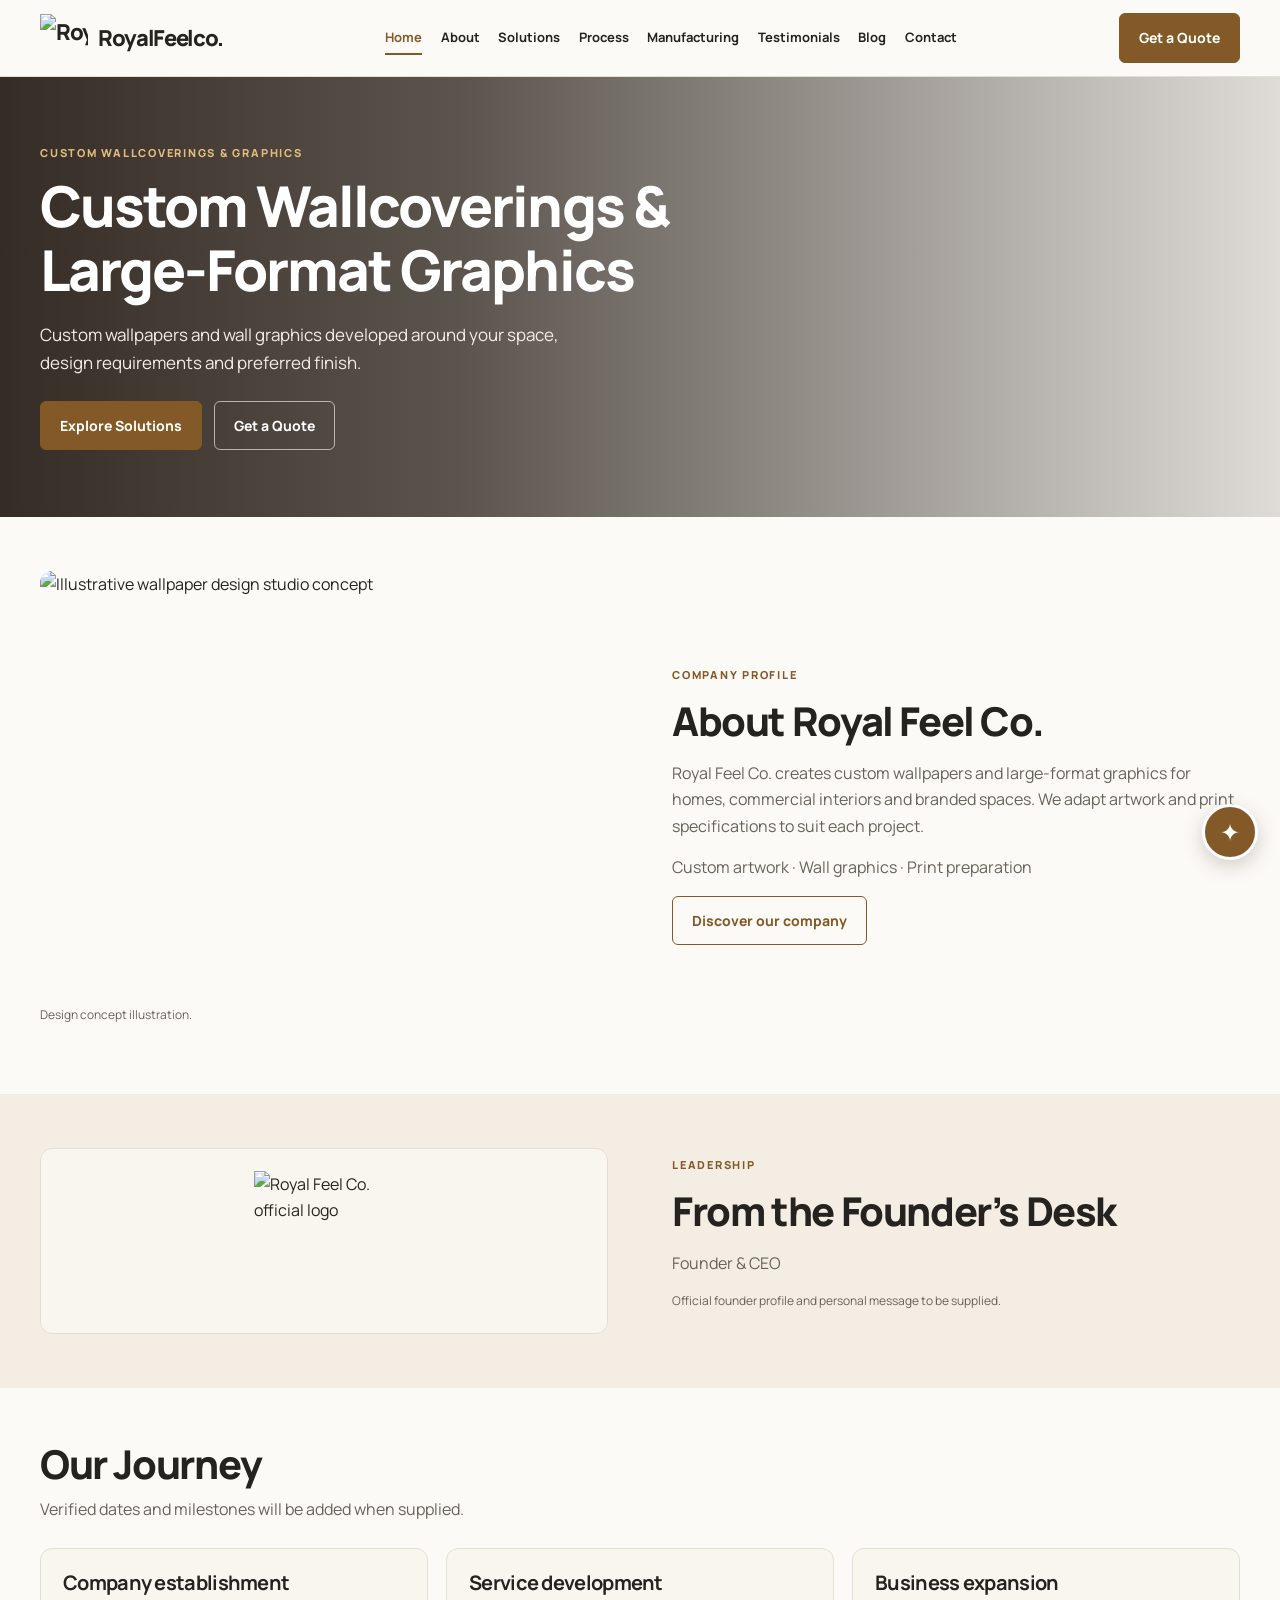
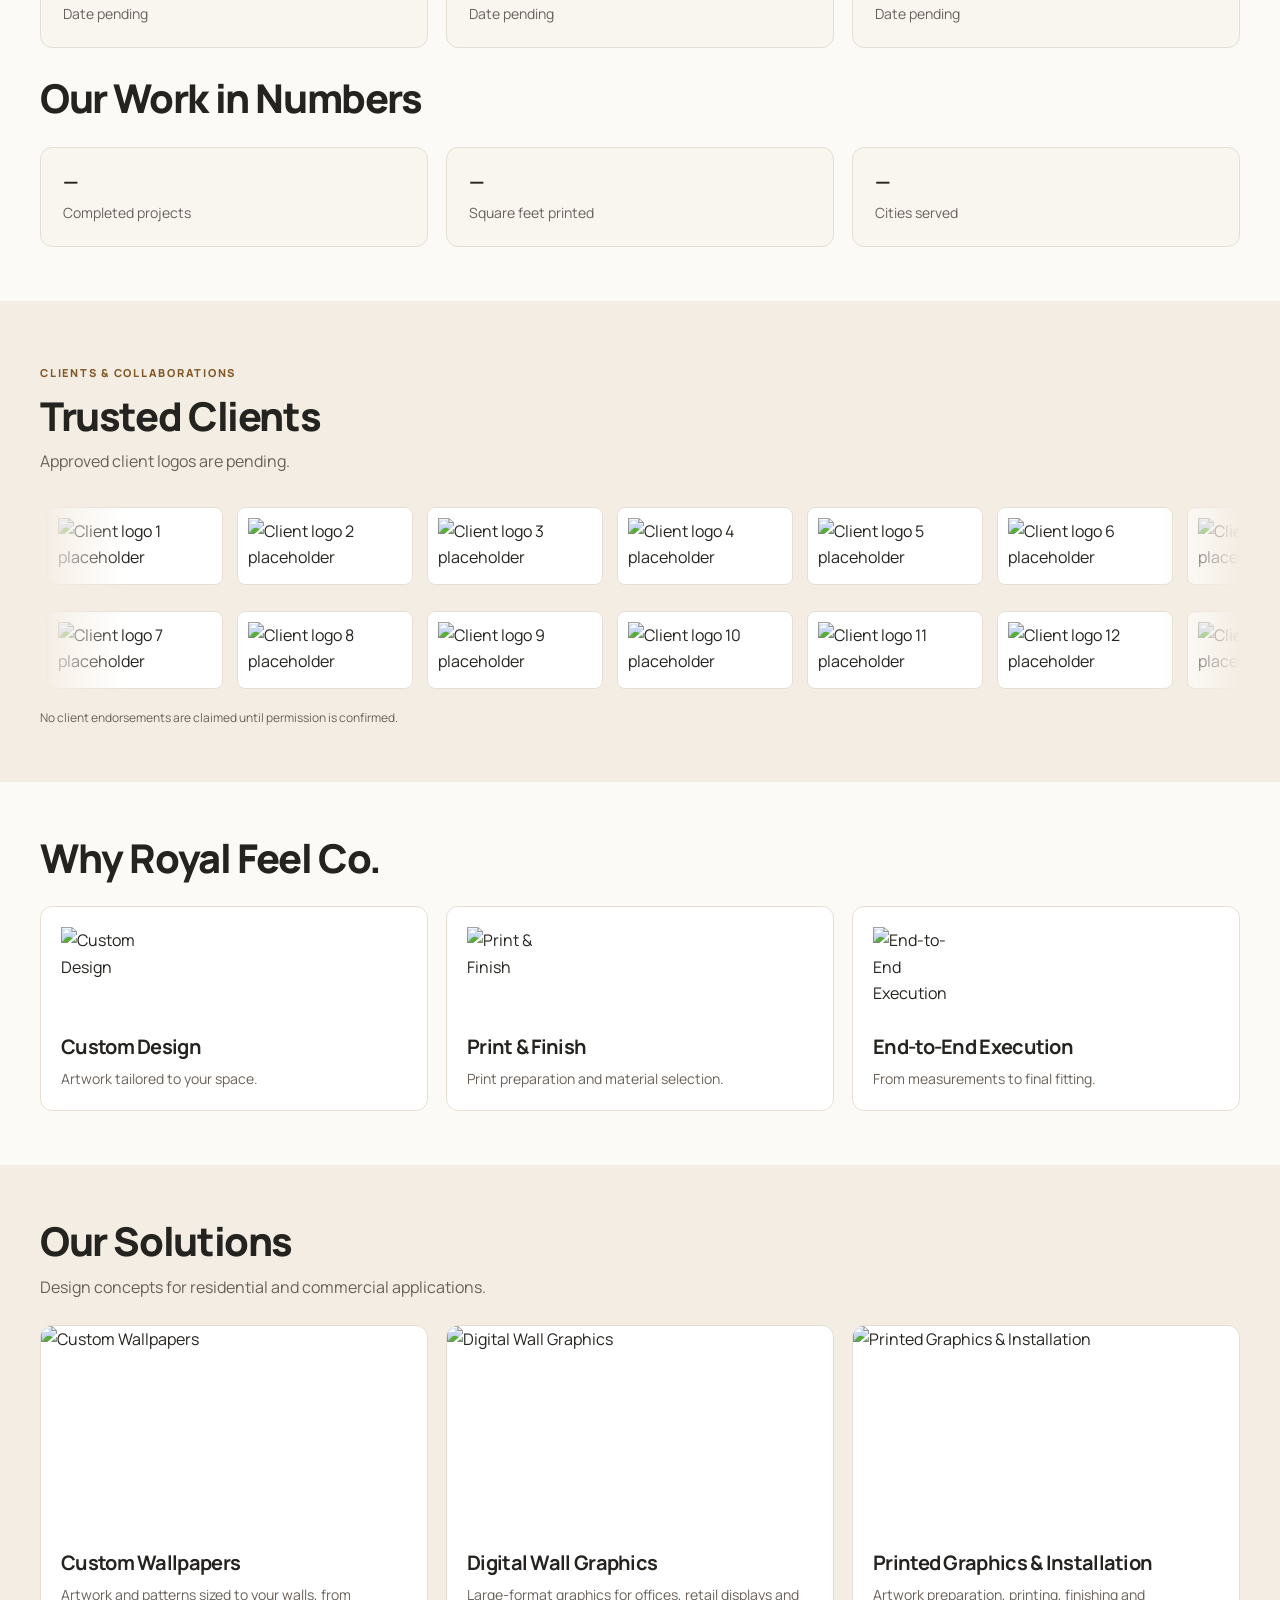
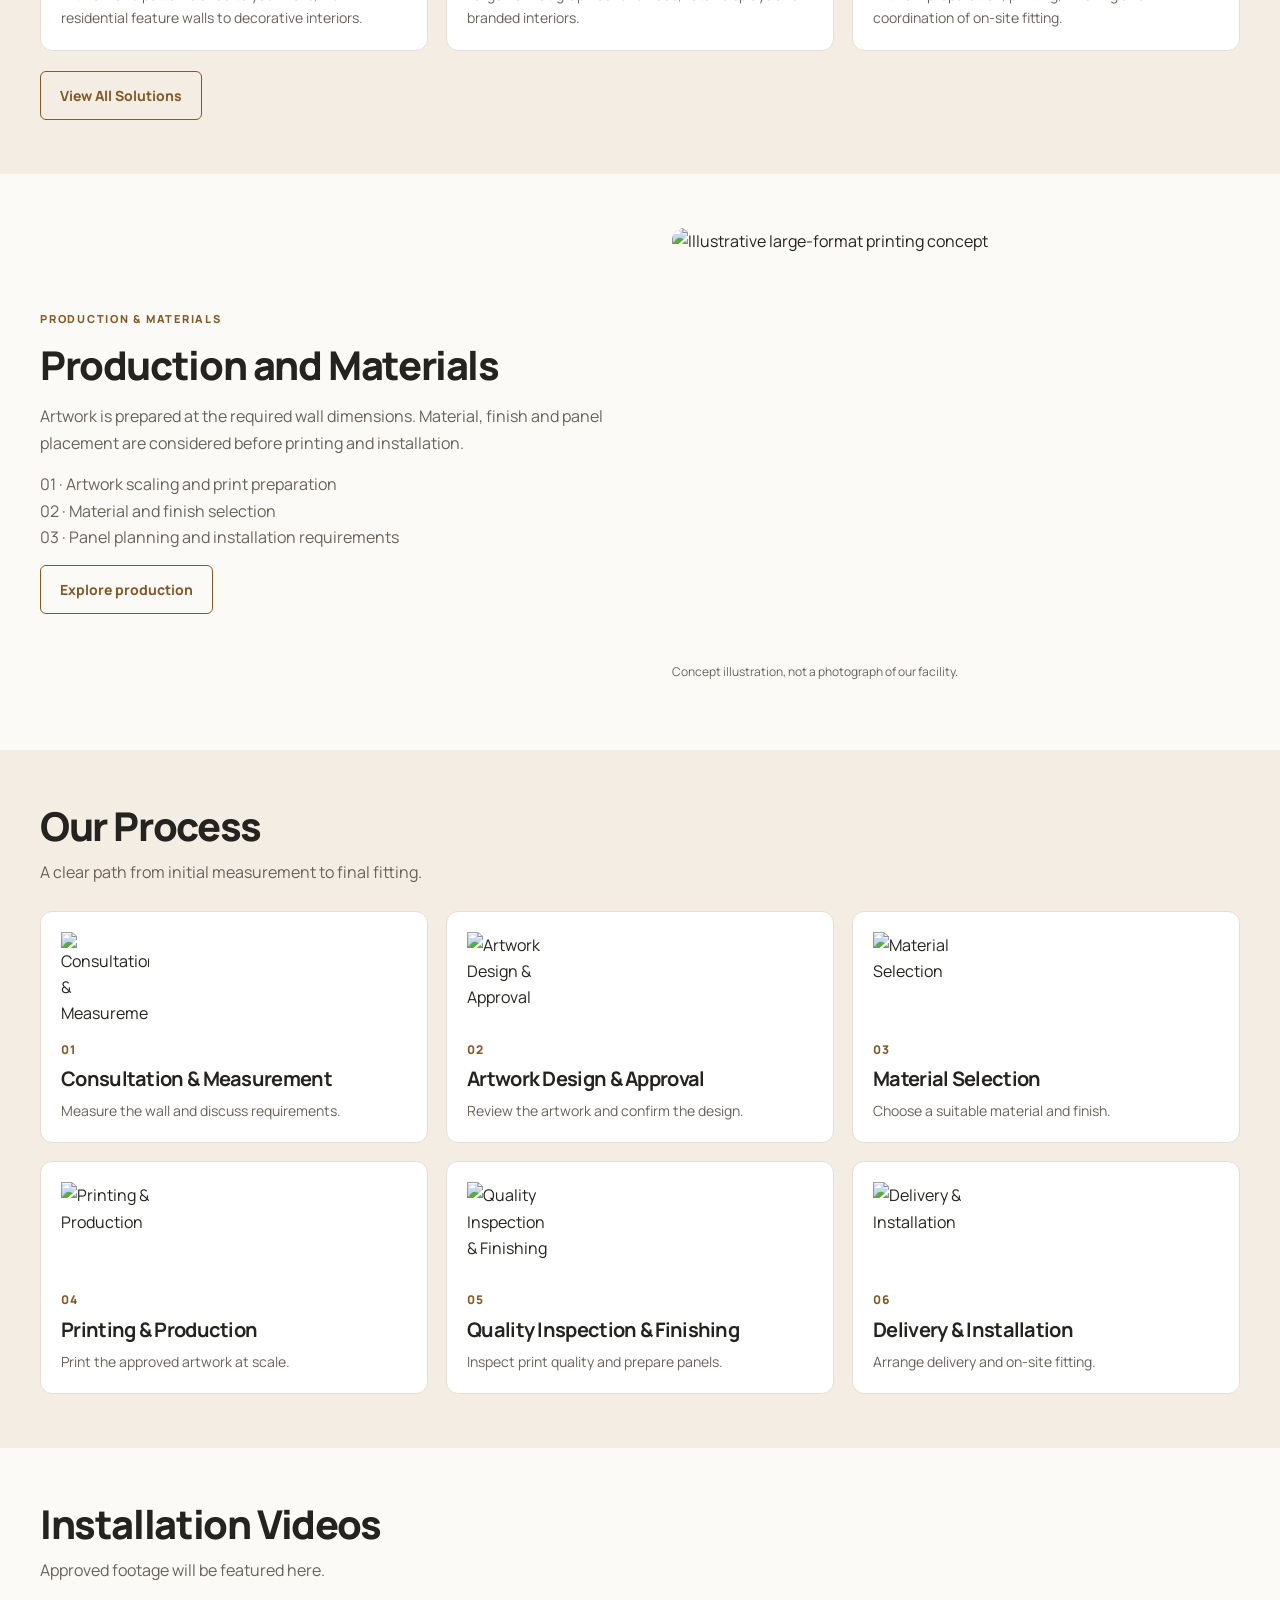
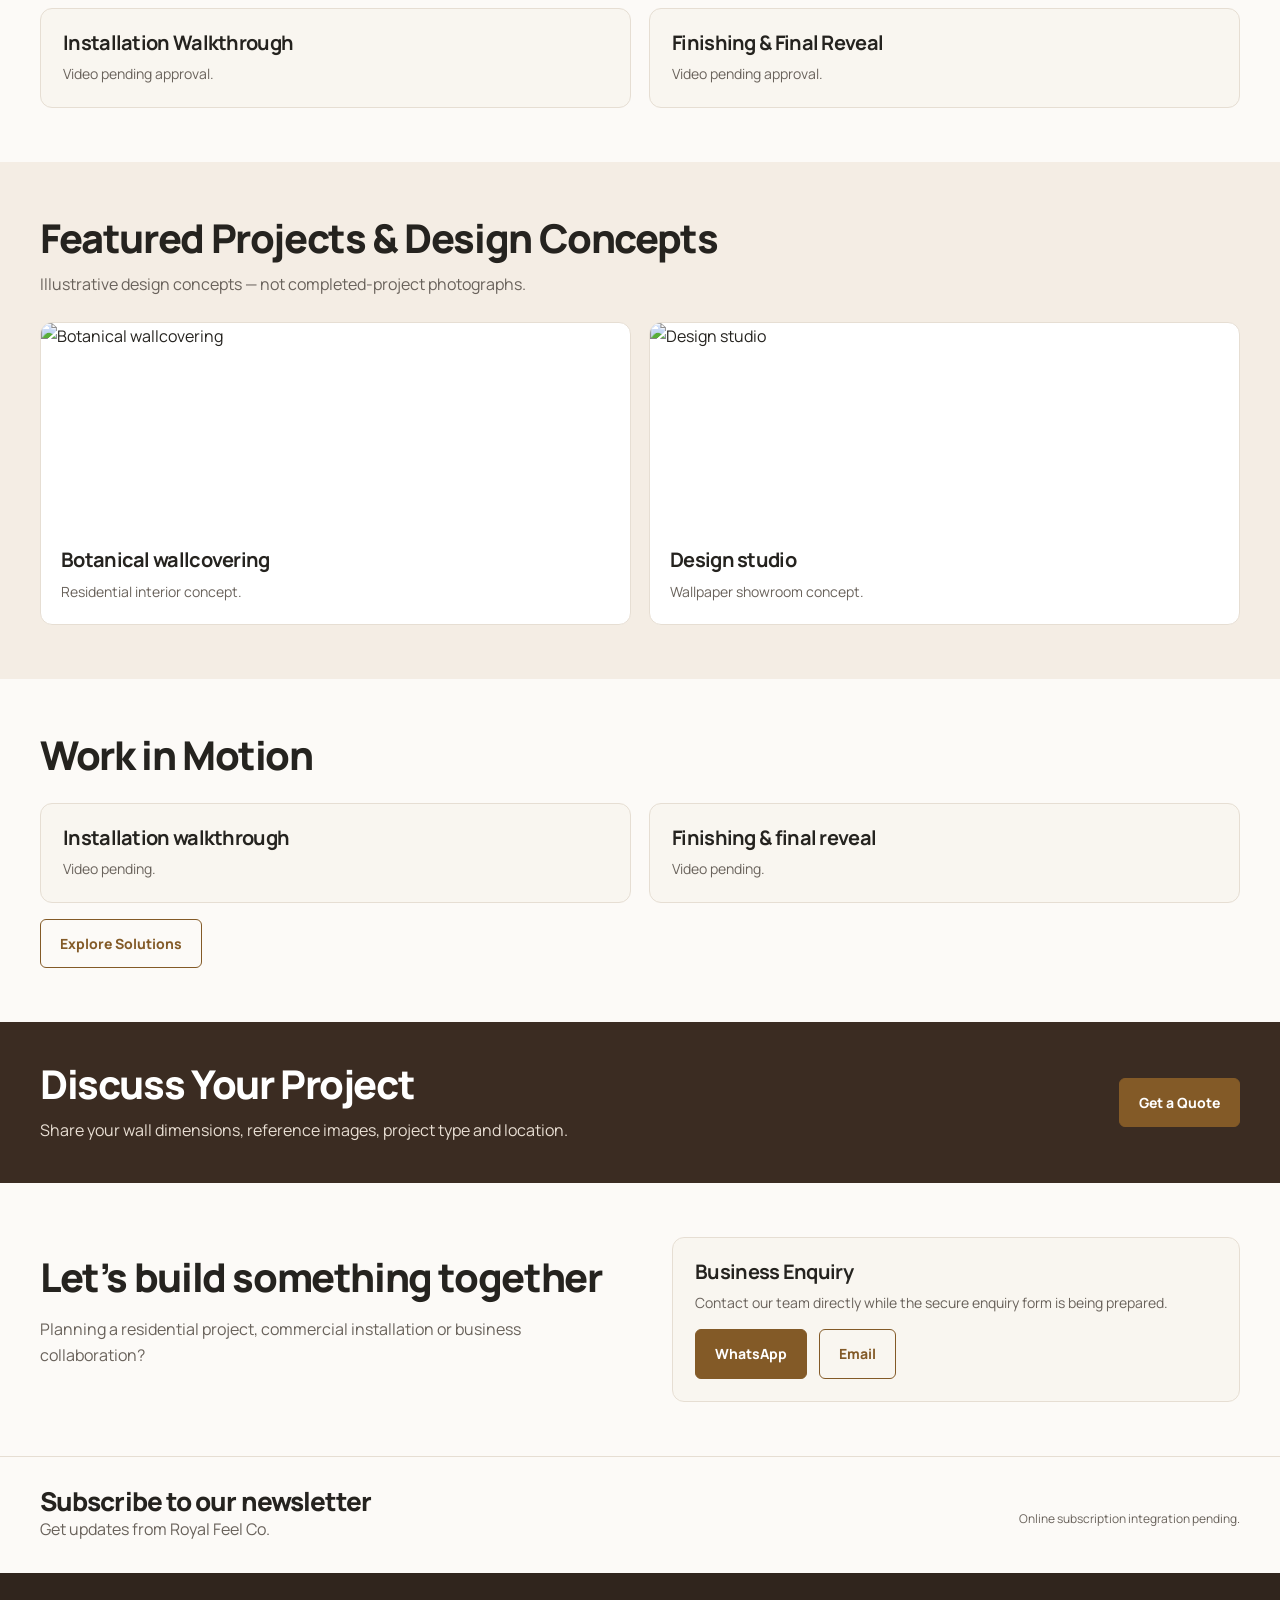
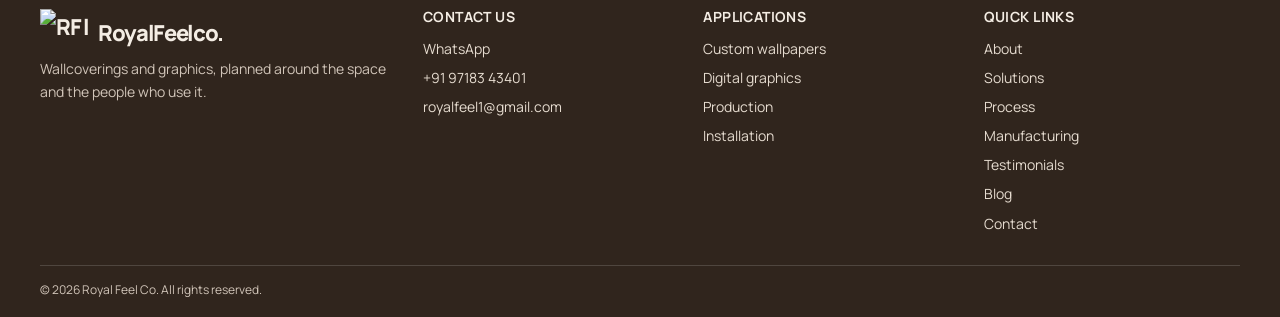
==== commit 0d189fa4: "Replace broken Elementor rendering with compact native responsive homepage" ====
--- a/index.html
+++ b/index.html
@@ -1,622 +1 @@
-<!doctype html><html lang="en"><head><meta charset="utf-8"><meta name="viewport" content="width=device-width,initial-scale=1"><meta name="robots" content="noindex,nofollow"><title>Royal Feel Co. | Website Preview</title><link rel="icon" href="https://royalfeelco.alwaysdata.net/wp-content/uploads/2026/11/royalfeelco-official-logo-256.png"><link rel="stylesheet" href="https://fonts.googleapis.com/css2?family=Manrope:wght@400;500;600;700;800&display=swap"><link rel="stylesheet" href="assets/base.css"><link rel="stylesheet" href="assets/home-1.css"><link rel="stylesheet" href="assets/home-2.css"><link rel="stylesheet" href="assets/home-3.css"><link rel="stylesheet" href="assets/custom.css"></head><body id="top">		<div data-elementor-type="wp-page" data-elementor-id="73" class="elementor elementor-73">
-				<header class="elementor-element elementor-element-3599b8ef e-con e-atomic-element e-div-block-base e-default-header e-7c29c3eb-db31 " data-id="3599b8ef" data-element_type="e-div-block" data-e-type="e-div-block" data-interaction-id="3599b8ef">
-    <div class="elementor-element elementor-element-3aa23aba e-con e-atomic-element e-div-block-base e-default-div e-240d23c0-1988 " data-id="3aa23aba" data-element_type="e-div-block" data-e-type="e-div-block" data-interaction-id="3aa23aba">
-    			<span data-interaction-id="40ff20cb" class="e-4b637308-ce3f e-heading-base e-default-span"><a href="#top" target="_self" class="e-heading-link-base e-default-a">
-		RoyalFeelco.
-	</a></span>
-		<div class="elementor-element elementor-element-680766a1 e-con e-atomic-element e-div-block-base e-default-div e-1f88d716-c9c5 " data-id="680766a1" data-element_type="e-div-block" data-e-type="e-div-block" data-interaction-id="680766a1">
-    			<a href="index.html" target="_self" class="e-5484c531-cf84 e-button-base e-default-a" data-interaction-id="2d66f71a">
-	Home
-</a>
-					<a href="about-royalfeelco.html" target="_self" class="e-376baf1e-7c4b e-button-base e-default-a" data-interaction-id="31549d30">
-	About
-</a>
-					<a href="wallcoverings-graphics-solutions.html" target="_self" class="e-36a976ff-b3f9 e-button-base e-default-a" data-interaction-id="3a41cbec">
-	Solutions
-</a>
-					<a href="what-they-say.html" target="_self" class="e-187e87e3-1c00ad3 e-button-base e-default-a" data-interaction-id="187e87e3">
-	What They Say
-</a>
-					<a href="contact-royalfeelco.html" target="_self" class="e-256e7f61-8aa2 e-button-base e-default-a" data-interaction-id="2e6dcefb">
-	Contact
-</a>
-		
-</div>
-			<a href="contact-royalfeelco.html" target="_self" class="e-21a62277-497f e-button-base e-default-a" data-interaction-id="26347d0d">
-	Get a Quote
-</a>
-		<div class="elementor-element elementor-element-6910bfc1 e-con e-atomic-element e-accordion-base  e-2b51a28b-d36d " style="--e-accordion-icon-rotation: 0deg;" data-id="6910bfc1" data-element_type="e-accordion" data-e-type="e-accordion" data-interaction-id="6910bfc1">
-    <details class="elementor-element elementor-element-6aaed14d e-con e-atomic-element e-accordion-item-base  e-42d06145-d961 " data-id="6aaed14d" data-element_type="e-accordion-item" data-e-type="e-accordion-item" data-interaction-id="6aaed14d"  name="6910bfc1">
-    <summary class="elementor-element elementor-element-4d2db8be e-con e-atomic-element e-accordion-item-header-base  e-1dab496d-edf9 " data-id="4d2db8be" data-element_type="e-accordion-item-header" data-e-type="e-accordion-item-header" data-interaction-id="4d2db8be">
-    <span class="elementor-element elementor-element-7853c34d e-con e-atomic-element e-accordion-item-title-base  e-68055478-19ba " data-id="7853c34d" data-element_type="e-accordion-item-title" data-e-type="e-accordion-item-title" data-interaction-id="7853c34d">
-    			<span class="e-62f760ed-b0ea e-paragraph-base e-default-span" data-interaction-id="52afc358">Menu</span>
-		
-</span>
-<div class="elementor-element elementor-element-9638639 e-con e-atomic-element e-accordion-item-icon-base  e-570843cb-7c49 " data-id="9638639" data-element_type="e-accordion-item-icon" data-e-type="e-accordion-item-icon" data-interaction-id="9638639" aria-hidden="true">
-    			<div class="e-c124a9f-396f e-svg-base e-default-div" data-interaction-id="ebc5055"><svg xmlns="http://www.w3.org/2000/svg" fill="currentColor" style="width: 100%; height: 100%; overflow: visible;" viewBox="0 0 448 512" aria-hidden="true"><path d="M0 96C0 78.3 14.3 64 32 64l384 0c17.7 0 32 14.3 32 32s-14.3 32-32 32L32 128C14.3 128 0 113.7 0 96zM0 256c0-17.7 14.3-32 32-32l384 0c17.7 0 32 14.3 32 32s-14.3 32-32 32L32 288c-17.7 0-32-14.3-32-32zM448 416c0 17.7-14.3 32-32 32L32 448c-17.7 0-32-14.3-32-32s14.3-32 32-32l384 0c17.7 0 32 14.3 32 32z"></path></svg></div>
-		
-</div>
-
-</summary>
-<div class="elementor-element elementor-element-1f6bcce e-con e-atomic-element e-accordion-item-content-base  e-44b8f0b-a7bc " data-id="1f6bcce" data-element_type="e-accordion-item-content" data-e-type="e-accordion-item-content" data-interaction-id="1f6bcce">
-    <nav class="elementor-element elementor-element-52cd381c e-con e-atomic-element e-div-block-base e-default-nav e-1a440e64-1e66 " data-id="52cd381c" data-element_type="e-div-block" data-e-type="e-div-block" data-interaction-id="52cd381c">
-    			<a href="index.html" target="_self" class="e-79fa318f-3559 e-button-base e-default-a" data-interaction-id="56478a40">
-	Home
-</a>
-					<a href="about-royalfeelco.html" target="_self" class="e-4211bde4-8383 e-button-base e-default-a" data-interaction-id="5827ff7b">
-	About
-</a>
-					<a href="wallcoverings-graphics-solutions.html" target="_self" class="e-5c6712e0-d468 e-button-base e-default-a" data-interaction-id="754b2db7">
-	Solutions
-</a>
-					<a href="what-they-say.html" target="_self" class="e-6499ad9a-cfe37f3 e-button-base e-default-a" data-interaction-id="6499ad9a">
-	What They Say
-</a>
-					<a href="contact-royalfeelco.html" target="_self" class="e-1607c387-3911 e-button-base e-default-a" data-interaction-id="c96f52">
-	Contact
-</a>
-		
-</nav>
-
-</div>
-
-</details>
-
-</div>
-			<a href="index.html" target="_self" class="e-image-link-base e-default-a" data-interaction-id="2b386ddb"
-	><img fetchpriority="high" decoding="async" class="e-image-base e-default-img e-4815dbd4-b2c8" id="195" src="https://royalfeelco.alwaysdata.net/wp-content/uploads/2026/11/royalfeelco-official-logo-256.png" width="256" height="256" srcset="https://royalfeelco.alwaysdata.net/wp-content/uploads/2026/11/royalfeelco-official-logo-256.png 256w, https://royalfeelco.alwaysdata.net/wp-content/uploads/2026/11/royalfeelco-official-logo-256-150x150.png 150w" alt="RoyalFeelco RF monogram with orange, green and blue orbit"/>	</a>		
-</div>
-
-</header>
-<section class="elementor-element elementor-element-485adc89 e-con e-atomic-element e-div-block-base e-default-section e-565512bf-d1df " data-id="485adc89" data-element_type="e-div-block" data-e-type="e-div-block" data-interaction-id="485adc89">
-    <div class="elementor-element elementor-element-32a20f8a e-con e-atomic-element e-div-block-base e-default-div e-1bef6aee-5c37 " data-id="32a20f8a" data-element_type="e-div-block" data-e-type="e-div-block" data-interaction-id="32a20f8a">
-    
-</div>
-<div class="elementor-element elementor-element-76eda304 e-con e-atomic-element e-div-block-base e-default-div e-6c70726d-a2e3 " data-id="76eda304" data-element_type="e-div-block" data-e-type="e-div-block" data-interaction-id="76eda304">
-    <div class="elementor-element elementor-element-564ccd34 e-con e-atomic-element e-div-block-base e-default-div e-6c6d05b2-bed5 " data-id="564ccd34" data-element_type="e-div-block" data-e-type="e-div-block" data-interaction-id="564ccd34">
-    			<p class="e-71859959-9638 e-paragraph-base e-default-p" data-interaction-id="792952b5"><span>CUSTOM WALLCOVERINGS &amp; GRAPHICS</span></p>
-					<h1 data-interaction-id="977b38b" class="e-10e19b6e-64ff e-heading-base e-default-h1">Custom Wallcoverings &amp; Large-Format Graphics</h1>
-					<p class="e-5b6d54bc-4ce0 e-paragraph-base e-default-p" data-interaction-id="2a435e27">Custom wallpapers and wall graphics developed around your space, design requirements and preferred finish.</p>
-		<div class="elementor-element elementor-element-5a50bc70 e-con e-atomic-element e-div-block-base e-default-div e-18ece2fd-8f20 " data-id="5a50bc70" data-element_type="e-div-block" data-e-type="e-div-block" data-interaction-id="5a50bc70">
-    			<a href="wallcoverings-graphics-solutions.html" target="_self" class="e-18d8937-dc69 e-button-base e-default-a" data-interaction-id="73a94998">
-	Explore Solutions
-</a>
-					<a href="contact-royalfeelco.html" target="_self" class="e-330fef86-9563 e-button-base e-default-a" data-interaction-id="342cf6d2">
-	Get a Quote
-</a>
-		
-</div>
-
-</div>
-
-</div>
-
-</section>
-<section class="elementor-element elementor-element-5b539530 e-con e-atomic-element e-div-block-base e-default-section e-394fb6da-abfe " data-id="5b539530" data-element_type="e-div-block" data-e-type="e-div-block" data-interaction-id="5b539530">
-    <div class="elementor-element elementor-element-a93d10a e-con e-atomic-element e-div-block-base e-default-div e-609662cc-e1f5 " data-id="a93d10a" data-element_type="e-div-block" data-e-type="e-div-block" data-interaction-id="a93d10a">
-    <div class="elementor-element elementor-element-69db7c9b e-con e-atomic-element e-grid-base e-default-div e-4a3e07de-3a37 " data-id="69db7c9b" data-element_type="e-grid" data-e-type="e-grid" data-interaction-id="69db7c9b">
-    <div class="elementor-element elementor-element-2821c3d9 e-con e-atomic-element e-div-block-base e-default-div e-7a0eccf9-8657 " data-id="2821c3d9" data-element_type="e-div-block" data-e-type="e-div-block" data-interaction-id="2821c3d9">
-    			<img decoding="async" class="e-image-base e-default-img e-7381fd35-6701" data-interaction-id="4fc256c6" id="64" src="https://royalfeelco.alwaysdata.net/wp-content/uploads/2026/11/02-about-who-we-are-design-studio.webp" width="1448" height="1086" srcset="https://royalfeelco.alwaysdata.net/wp-content/uploads/2026/11/02-about-who-we-are-design-studio.webp 1448w, https://royalfeelco.alwaysdata.net/wp-content/uploads/2026/11/02-about-who-we-are-design-studio-300x225.webp 300w, https://royalfeelco.alwaysdata.net/wp-content/uploads/2026/11/02-about-who-we-are-design-studio-1024x768.webp 1024w, https://royalfeelco.alwaysdata.net/wp-content/uploads/2026/11/02-about-who-we-are-design-studio-768x576.webp 768w" alt="A warmly lit interior design and wallpaper showroom featuring a floor-to-ceiling accent wall mural of golden-beige lotus blooms and dark green lily pads on a textured cream background. On the left, backlit wooden shelves display framed botanical artwork, textured sample boards, and hanging rolls of patterned wallpaper beneath a trailing green plant. In the center sits a large oval beige marble table with a fluted brass base, surrounded by six curved beige fabric chairs, topped with an open sample catalog, swatch cards, a brass bowl, and a glass vase of white flowers under two glowing brass ring pendant lights."/>					<p class="e-2f7335d0-e6be e-paragraph-base e-default-p" data-interaction-id="4fec193e">Concept illustration — not a photograph of a RoyalFeelco facility.</p>
-		
-</div>
-<div class="elementor-element elementor-element-4fb22d11 e-con e-atomic-element e-div-block-base e-default-div e-6a5ca034-ce3f " data-id="4fb22d11" data-element_type="e-div-block" data-e-type="e-div-block" data-interaction-id="4fb22d11">
-    			<p class="e-23e8047d-e9fe e-paragraph-base e-default-p" data-interaction-id="76ca008d">COMPANY PROFILE</p>
-					<h2 data-interaction-id="df84315" class="e-3644add4-68a5 e-heading-base e-default-h2">About Royal Feel Co.</h2>
-					<p class="e-5129dc3c-5c9b e-paragraph-base e-default-p" data-interaction-id="1bdf848b">Royal Feel Co. creates custom wallpapers and large-format graphics for homes, commercial interiors and branded spaces. We adapt artwork and print specifications to suit each project.</p>
-					<p class="e-201ea25-eed2 e-paragraph-base e-default-p" data-interaction-id="28409acf">Custom artwork • Wall graphics • Print preparation</p>
-					<a href="about-royalfeelco.html" target="_self" class="e-7828b1fb-f967 e-button-base e-default-a" data-interaction-id="43bb7135">
-	About Royal Feel Co.
-</a>
-		
-</div>
-
-</div>
-
-</div>
-
-</section>
-<section class="elementor-element elementor-element-430e1cd9 e-con e-atomic-element e-div-block-base e-default-section e-62f72d1e-a293 " data-id="430e1cd9" data-element_type="e-div-block" data-e-type="e-div-block" data-interaction-id="430e1cd9">
-    <div class="elementor-element elementor-element-79708868 e-con e-atomic-element e-grid-base e-default-div e-24b2bdc3-91f6 " data-id="79708868" data-element_type="e-grid" data-e-type="e-grid" data-interaction-id="79708868">
-    <div class="elementor-element elementor-element-1a541378 e-con e-atomic-element e-div-block-base e-default-div e-5cfcdc45-f39d " data-id="1a541378" data-element_type="e-div-block" data-e-type="e-div-block" data-interaction-id="1a541378">
-    			<img decoding="async" class="e-image-base e-default-img e-7908cbd1-69b6" data-interaction-id="6e8ba0f8" id="280" src="https://royalfeelco.alwaysdata.net/wp-content/uploads/2026/11/stock-business-portrait-placeholder-683x1024.jpg" width="683" height="1024" srcset="https://royalfeelco.alwaysdata.net/wp-content/uploads/2026/11/stock-business-portrait-placeholder-683x1024.jpg 683w, https://royalfeelco.alwaysdata.net/wp-content/uploads/2026/11/stock-business-portrait-placeholder-200x300.jpg 200w, https://royalfeelco.alwaysdata.net/wp-content/uploads/2026/11/stock-business-portrait-placeholder-768x1152.jpg 768w, https://royalfeelco.alwaysdata.net/wp-content/uploads/2026/11/stock-business-portrait-placeholder.jpg 800w" alt="Stock portrait of a smiling man in a suit, not the Royal Feel Co. founder"/>					<p class="e-4bbd5e7a-9be1 e-paragraph-base e-default-p" data-interaction-id="b0c65a9">Stock photo for preview only — not our founder.</p>
-		
-</div>
-<div class="elementor-element elementor-element-23167d2c e-con e-atomic-element e-div-block-base e-default-div e-742f8c39-16a5 " data-id="23167d2c" data-element_type="e-div-block" data-e-type="e-div-block" data-interaction-id="23167d2c">
-    			<h2 data-interaction-id="4319dce2" class="e-1665a4e2-3638 e-heading-base e-default-h2">From the Founder's Desk</h2>
-					<h3 data-interaction-id="7a4f9e1f" class="e-4c4df196-4513 e-heading-base e-default-h3">Founder &amp; CEO</h3>
-					<p class="e-563a3bc9-f3aa e-paragraph-base e-default-p" data-interaction-id="528e318c">Founder’s name and personal message will be added here.</p>
-		
-</div>
-
-</div>
-
-</section>
-<section class="elementor-element elementor-element-268dd04b e-con e-atomic-element e-div-block-base e-default-section e-2ea912df-6de9 " data-id="268dd04b" data-element_type="e-div-block" data-e-type="e-div-block" data-interaction-id="268dd04b">
-    <div class="elementor-element elementor-element-13a6e94c e-con e-atomic-element e-div-block-base e-default-div e-38d95357-b2fd " data-id="13a6e94c" data-element_type="e-div-block" data-e-type="e-div-block" data-interaction-id="13a6e94c">
-    			<h2 data-interaction-id="78996ecd" class="e-3a1a72d0-eae6 e-heading-base e-default-h2">Our Journey</h2>
-					<p class="e-6c2d6fc6-a332 e-paragraph-base e-default-p" data-interaction-id="2459fe17">Draft layout — verified milestones and dates to be supplied.</p>
-		<div class="elementor-element elementor-element-27b36288 e-con e-atomic-element e-grid-base e-default-div e-75c0ae95-13bf " data-id="27b36288" data-element_type="e-grid" data-e-type="e-grid" data-interaction-id="27b36288">
-    <div class="elementor-element elementor-element-77fcb380 e-con e-atomic-element e-div-block-base e-default-div e-786d7eb8-70c8 " data-id="77fcb380" data-element_type="e-div-block" data-e-type="e-div-block" data-interaction-id="77fcb380">
-    			<p class="e-6f30311e-f2b3 e-paragraph-base e-default-p" data-interaction-id="463e3469">Date pending</p>
-					<h3 data-interaction-id="4f2d2af8" class="e-c8e1e11-10aa e-heading-base e-default-h3">Company establishment</h3>
-		
-</div>
-<div class="elementor-element elementor-element-5a0d2656 e-con e-atomic-element e-div-block-base e-default-div e-4a77bad7-4918 " data-id="5a0d2656" data-element_type="e-div-block" data-e-type="e-div-block" data-interaction-id="5a0d2656">
-    			<p class="e-30d239d5-3612 e-paragraph-base e-default-p" data-interaction-id="4baa3d9e">Date pending</p>
-					<h3 data-interaction-id="2f867118" class="e-16c4bc32-aeb5 e-heading-base e-default-h3">Service development</h3>
-		
-</div>
-<div class="elementor-element elementor-element-15bce05e e-con e-atomic-element e-div-block-base e-default-div e-17222e14-f241 " data-id="15bce05e" data-element_type="e-div-block" data-e-type="e-div-block" data-interaction-id="15bce05e">
-    			<p class="e-41612df0-d9f2 e-paragraph-base e-default-p" data-interaction-id="5bd8d3dd">Date pending</p>
-					<h3 data-interaction-id="57413408" class="e-2247ece2-f469 e-heading-base e-default-h3">Business expansion</h3>
-		
-</div>
-
-</div>
-			<h2 data-interaction-id="33a06adf" class="e-3eda3c69-f560 e-heading-base e-default-h2">Our Work in Numbers</h2>
-					<p class="e-50a30914-6edc e-paragraph-base e-default-p" data-interaction-id="54c87147">Draft layout — figures will be added after verification.</p>
-		<div class="elementor-element elementor-element-33c4c2ca e-con e-atomic-element e-grid-base e-default-div e-67ef5cc6-a637 " data-id="33c4c2ca" data-element_type="e-grid" data-e-type="e-grid" data-interaction-id="33c4c2ca">
-    <div class="elementor-element elementor-element-55597a74 e-con e-atomic-element e-div-block-base e-default-div e-5ef9879b-3035 " data-id="55597a74" data-element_type="e-div-block" data-e-type="e-div-block" data-interaction-id="55597a74">
-    			<p class="e-46e98e79-8fb9 e-paragraph-base e-default-p" data-interaction-id="7abe8d80">—</p>
-					<p class="e-456f3741-dc6d e-paragraph-base e-default-p" data-interaction-id="4d196350">Completed projects</p>
-		
-</div>
-<div class="elementor-element elementor-element-6e3593d7 e-con e-atomic-element e-div-block-base e-default-div e-6e6f2cf1-fed5 " data-id="6e3593d7" data-element_type="e-div-block" data-e-type="e-div-block" data-interaction-id="6e3593d7">
-    			<p class="e-547dba14-e2ff e-paragraph-base e-default-p" data-interaction-id="7341b102">—</p>
-					<p class="e-35d03555-afba e-paragraph-base e-default-p" data-interaction-id="7c8c0719">Square feet printed</p>
-		
-</div>
-<div class="elementor-element elementor-element-46b7c251 e-con e-atomic-element e-div-block-base e-default-div e-8e81d33-c2a2 " data-id="46b7c251" data-element_type="e-div-block" data-e-type="e-div-block" data-interaction-id="46b7c251">
-    			<p class="e-6449e8bb-916e e-paragraph-base e-default-p" data-interaction-id="74deddd8">—</p>
-					<p class="e-73e6800e-4cf4 e-paragraph-base e-default-p" data-interaction-id="5db583ff">Cities served</p>
-		
-</div>
-
-</div>
-
-</div>
-
-</section>
-<section class="elementor-element elementor-element-3f78be65 e-con e-atomic-element e-div-block-base e-default-section e-5739f4ca-3fa6 " data-id="3f78be65" data-element_type="e-div-block" data-e-type="e-div-block" data-interaction-id="3f78be65">
-    <div class="elementor-element elementor-element-f63e72b e-con e-atomic-element e-div-block-base e-default-div e-6cb9bc32-c964 " data-id="f63e72b" data-element_type="e-div-block" data-e-type="e-div-block" data-interaction-id="f63e72b">
-    <div class="elementor-element elementor-element-6307bbe9 e-con e-atomic-element e-div-block-base e-default-div e-6f62c31f-f6df " data-id="6307bbe9" data-element_type="e-div-block" data-e-type="e-div-block" data-interaction-id="6307bbe9">
-    			<p class="e-1fab50e5-84b5 e-paragraph-base e-default-p" data-interaction-id="1d7393ed">CLIENTS &amp; COLLABORATIONS</p>
-					<h2 data-interaction-id="78935cef" class="e-1628d70d-fd84 e-heading-base e-default-h2">Trusted Clients</h2>
-					<p class="e-20058d92-4d3b e-paragraph-base e-default-p" data-interaction-id="556aa636">Preview: approved client logos pending.</p>
-				<div class="elementor-element elementor-element-56c0ad92 elementor-widget__width-initial elementor-widget elementor-widget-image-carousel" data-id="56c0ad92" data-element_type="widget" data-e-type="widget" data-settings="{&quot;slides_to_show&quot;:&quot;5&quot;,&quot;navigation&quot;:&quot;none&quot;,&quot;autoplay&quot;:&quot;yes&quot;,&quot;autoplay_speed&quot;:0,&quot;infinite&quot;:&quot;yes&quot;,&quot;speed&quot;:4000,&quot;slides_to_scroll&quot;:&quot;1&quot;}" data-widget_type="image-carousel.default">
-							<div class="elementor-image-carousel-wrapper swiper" role="region" aria-roledescription="carousel" aria-label="Image Carousel" dir="ltr">
-			<div class="elementor-image-carousel swiper-wrapper" aria-live="off">
-								<div class="swiper-slide" role="group" aria-roledescription="slide" aria-label="1 of 6"><figure class="swiper-slide-inner"><img decoding="async" class="swiper-slide-image" src="https://royalfeelco.alwaysdata.net/wp-content/uploads/2026/11/royalfeelco-client-logo-placeholder-01-150x72.png" alt="Placeholder: verified client logo 1 pending" /></figure></div><div class="swiper-slide" role="group" aria-roledescription="slide" aria-label="2 of 6"><figure class="swiper-slide-inner"><img decoding="async" class="swiper-slide-image" src="https://royalfeelco.alwaysdata.net/wp-content/uploads/2026/11/royalfeelco-client-logo-placeholder-02-150x72.png" alt="Placeholder: verified client logo 2 pending" /></figure></div><div class="swiper-slide" role="group" aria-roledescription="slide" aria-label="3 of 6"><figure class="swiper-slide-inner"><img decoding="async" class="swiper-slide-image" src="https://royalfeelco.alwaysdata.net/wp-content/uploads/2026/11/royalfeelco-client-logo-placeholder-03-150x72.png" alt="Placeholder: verified client logo 3 pending" /></figure></div><div class="swiper-slide" role="group" aria-roledescription="slide" aria-label="4 of 6"><figure class="swiper-slide-inner"><img decoding="async" class="swiper-slide-image" src="https://royalfeelco.alwaysdata.net/wp-content/uploads/2026/11/royalfeelco-client-logo-placeholder-04-150x72.png" alt="Placeholder: verified client logo 4 pending" /></figure></div><div class="swiper-slide" role="group" aria-roledescription="slide" aria-label="5 of 6"><figure class="swiper-slide-inner"><img decoding="async" class="swiper-slide-image" src="https://royalfeelco.alwaysdata.net/wp-content/uploads/2026/11/royalfeelco-client-logo-placeholder-05-150x72.png" alt="Placeholder: verified client logo 5 pending" /></figure></div><div class="swiper-slide" role="group" aria-roledescription="slide" aria-label="6 of 6"><figure class="swiper-slide-inner"><img decoding="async" class="swiper-slide-image" src="https://royalfeelco.alwaysdata.net/wp-content/uploads/2026/11/royalfeelco-client-logo-placeholder-06-150x72.png" alt="Placeholder: verified client logo 6 pending" /></figure></div>			</div>
-							
-									</div>
-						</div>
-		<div class="elementor-element elementor-element-497933cb e-con e-atomic-element e-div-block-base e-default-div e-27e8d465-3b70 " data-id="497933cb" data-element_type="e-div-block" data-e-type="e-div-block" data-interaction-id="497933cb">
-    		<div class="elementor-element elementor-element-4b3d6b49 elementor-widget__width-initial elementor-widget elementor-widget-image-carousel" data-id="4b3d6b49" data-element_type="widget" data-e-type="widget" data-settings="{&quot;slides_to_show&quot;:&quot;5&quot;,&quot;navigation&quot;:&quot;none&quot;,&quot;autoplay&quot;:&quot;yes&quot;,&quot;autoplay_speed&quot;:0,&quot;infinite&quot;:&quot;yes&quot;,&quot;speed&quot;:4000,&quot;slides_to_scroll&quot;:&quot;1&quot;}" data-widget_type="image-carousel.default">
-							<div class="elementor-image-carousel-wrapper swiper" role="region" aria-roledescription="carousel" aria-label="Image Carousel" dir="rtl">
-			<div class="elementor-image-carousel swiper-wrapper" aria-live="off">
-								<div class="swiper-slide" role="group" aria-roledescription="slide" aria-label="1 of 6"><figure class="swiper-slide-inner"><img decoding="async" class="swiper-slide-image" src="https://royalfeelco.alwaysdata.net/wp-content/uploads/2026/11/royalfeelco-client-logo-placeholder-07-150x78.png" alt="Placeholder: approved client logo 7 pending" /></figure></div><div class="swiper-slide" role="group" aria-roledescription="slide" aria-label="2 of 6"><figure class="swiper-slide-inner"><img decoding="async" class="swiper-slide-image" src="https://royalfeelco.alwaysdata.net/wp-content/uploads/2026/11/royalfeelco-client-logo-placeholder-08-150x78.png" alt="Placeholder: approved client logo 8 pending" /></figure></div><div class="swiper-slide" role="group" aria-roledescription="slide" aria-label="3 of 6"><figure class="swiper-slide-inner"><img decoding="async" class="swiper-slide-image" src="https://royalfeelco.alwaysdata.net/wp-content/uploads/2026/11/royalfeelco-client-logo-placeholder-09-150x78.png" alt="Placeholder: approved client logo 9 pending" /></figure></div><div class="swiper-slide" role="group" aria-roledescription="slide" aria-label="4 of 6"><figure class="swiper-slide-inner"><img decoding="async" class="swiper-slide-image" src="https://royalfeelco.alwaysdata.net/wp-content/uploads/2026/11/royalfeelco-client-logo-placeholder-10-150x78.png" alt="Placeholder: approved client logo 10 pending" /></figure></div><div class="swiper-slide" role="group" aria-roledescription="slide" aria-label="5 of 6"><figure class="swiper-slide-inner"><img decoding="async" class="swiper-slide-image" src="https://royalfeelco.alwaysdata.net/wp-content/uploads/2026/11/royalfeelco-client-logo-placeholder-11-150x78.png" alt="Placeholder: approved client logo 11 pending" /></figure></div><div class="swiper-slide" role="group" aria-roledescription="slide" aria-label="6 of 6"><figure class="swiper-slide-inner"><img decoding="async" class="swiper-slide-image" src="https://royalfeelco.alwaysdata.net/wp-content/uploads/2026/11/royalfeelco-client-logo-placeholder-12-150x78.png" alt="Placeholder: approved client logo 12 pending" /></figure></div>			</div>
-							
-									</div>
-						</div>
-		
-</div>
-			<p class="e-6cd24052-86f0 e-paragraph-base e-default-p" data-interaction-id="60cc1a47">Until client permissions are confirmed, no logos or company names are presented as endorsements.</p>
-		
-</div>
-
-</div>
-
-</section>
-<section class="elementor-element elementor-element-5fc99cbb e-con e-atomic-element e-div-block-base e-default-section e-6783af76-de2b " data-id="5fc99cbb" data-element_type="e-div-block" data-e-type="e-div-block" data-interaction-id="5fc99cbb">
-    <div class="elementor-element elementor-element-203f27f3 e-con e-atomic-element e-div-block-base e-default-div e-6c7b29-ab41 " data-id="203f27f3" data-element_type="e-div-block" data-e-type="e-div-block" data-interaction-id="203f27f3">
-    			<h2 data-interaction-id="5b4e6290" class="e-3d7128df-e40f e-heading-base e-default-h2">Why Royal Feel Co.</h2>
-		<div class="elementor-element elementor-element-64ed191 e-con e-atomic-element e-grid-base e-default-div e-56dddc6-7fb9 " data-id="64ed191" data-element_type="e-grid" data-e-type="e-grid" data-interaction-id="64ed191">
-    <div class="elementor-element elementor-element-3df4ec6a e-con e-atomic-element e-div-block-base e-default-div e-986d91-80cb " data-id="3df4ec6a" data-element_type="e-div-block" data-e-type="e-div-block" data-interaction-id="3df4ec6a">
-    			<img loading="lazy" decoding="async" class="e-image-base e-default-img e-2e3f2651-38f2" data-interaction-id="931482d" id="319" src="https://royalfeelco.alwaysdata.net/wp-content/uploads/2026/11/rf-artwork-design-300x300.webp" width="300" height="300" srcset="https://royalfeelco.alwaysdata.net/wp-content/uploads/2026/11/rf-artwork-design-300x300.webp 300w, https://royalfeelco.alwaysdata.net/wp-content/uploads/2026/11/rf-artwork-design-1024x1024.webp 1024w, https://royalfeelco.alwaysdata.net/wp-content/uploads/2026/11/rf-artwork-design-150x150.webp 150w, https://royalfeelco.alwaysdata.net/wp-content/uploads/2026/11/rf-artwork-design-768x768.webp 768w, https://royalfeelco.alwaysdata.net/wp-content/uploads/2026/11/rf-artwork-design.webp 1254w" alt="Illustrated graphic design workstation"/>					<div class="e-1116e469-f4b3421 e-svg-base e-default-div" data-interaction-id="1116e469"><svg xmlns="http://www.w3.org/2000/svg" fill="currentColor" style="width: 100%; height: 100%; overflow: visible;" viewBox="0 0 512 512" aria-hidden="true"><path d="M404 0c19.2 0 37.6 7.6 51.1 21.2l35.7 35.7C504.4 70.4 512 88.8 512 108s-7.6 37.6-21.2 51.1L445.9 204 308 66.1 352.9 21.2C366.4 7.6 384.8 0 404 0zM58.9 315.1L274.1 100 412 237.9 196.9 453.1c-10.7 10.7-24.1 18.5-38.7 22.6L30.4 511.1c-8.3 2.3-17.3 0-23.4-6.2s-8.5-15.1-6.2-23.4L36.4 353.8c4.1-14.6 11.8-27.9 22.6-38.7zM225.4 80.8L80.8 225.4 11.7 156.3c-15.6-15.6-15.6-40.9 0-56.6l88-88c15.6-15.6 40.9-15.6 56.6 0l5.9 5.9-56.3 56.3c-7.8 7.8-7.8 20.5 0 28.3s20.5 7.8 28.3 0l56.3-56.3 34.9 34.9zM431.2 286.6l34.9 34.9-56.3 56.3c-7.8 7.8-7.8 20.5 0 28.3s20.5 7.8 28.3 0l56.3-56.3 5.9 5.9c15.6 15.6 15.6 40.9 0 56.6l-88 88c-15.6 15.6-40.9 15.6-56.6 0l-69.1-69.1 144.6-144.6z"></path></svg></div>
-					<h2 data-interaction-id="26267180" class="e-356779ba-113d e-heading-base e-default-h2">Custom Design</h2>
-					<p class="e-7eff4fc9-caba e-paragraph-base e-default-p" data-interaction-id="1de54d77">Artwork tailored to your space.</p>
-		
-</div>
-<div class="elementor-element elementor-element-68f953ec e-con e-atomic-element e-div-block-base e-default-div e-179d20d4-fc73 " data-id="68f953ec" data-element_type="e-div-block" data-e-type="e-div-block" data-interaction-id="68f953ec">
-    			<img loading="lazy" decoding="async" class="e-image-base e-default-img e-58dc64fa-a499" data-interaction-id="4e84ca19" id="320" src="https://royalfeelco.alwaysdata.net/wp-content/uploads/2026/11/rf-printing-300x300.webp" width="300" height="300" srcset="https://royalfeelco.alwaysdata.net/wp-content/uploads/2026/11/rf-printing-300x300.webp 300w, https://royalfeelco.alwaysdata.net/wp-content/uploads/2026/11/rf-printing-1024x1024.webp 1024w, https://royalfeelco.alwaysdata.net/wp-content/uploads/2026/11/rf-printing-150x150.webp 150w, https://royalfeelco.alwaysdata.net/wp-content/uploads/2026/11/rf-printing-768x768.webp 768w, https://royalfeelco.alwaysdata.net/wp-content/uploads/2026/11/rf-printing.webp 1254w" alt="Illustrated large-format printer and operator"/>					<div class="e-39af23c9-3d0029f e-svg-base e-default-div" data-interaction-id="39af23c9"><svg xmlns="http://www.w3.org/2000/svg" fill="currentColor" style="width: 100%; height: 100%; overflow: visible;" viewBox="0 0 512 512" aria-hidden="true"><path d="M64 64C64 28.7 92.7 0 128 0L341.5 0c17 0 33.3 6.7 45.3 18.7l42.5 42.5c12 12 18.7 28.3 18.7 45.3l0 37.5-384 0 0-80zM0 256c0-35.3 28.7-64 64-64l384 0c35.3 0 64 28.7 64 64l0 96c0 17.7-14.3 32-32 32l-32 0 0 64c0 35.3-28.7 64-64 64l-256 0c-35.3 0-64-28.7-64-64l0-64-32 0c-17.7 0-32-14.3-32-32l0-96zM128 416l0 32 256 0 0-96-256 0 0 64zM456 272a24 24 0 1 0 -48 0 24 24 0 1 0 48 0z"></path></svg></div>
-					<h3 data-interaction-id="2d0b424f" class="e-231cd07d-a366 e-heading-base e-default-h3">Print &amp; Finish</h3>
-					<p class="e-12f809e5-e584 e-paragraph-base e-default-p" data-interaction-id="772244bf">Print preparation and material selection.</p>
-		
-</div>
-<div class="elementor-element elementor-element-73e506ef e-con e-atomic-element e-div-block-base e-default-div e-5e21fe41-441f " data-id="73e506ef" data-element_type="e-div-block" data-e-type="e-div-block" data-interaction-id="73e506ef">
-    			<img loading="lazy" decoding="async" class="e-image-base e-default-img e-24bef5f7-e6e7" data-interaction-id="42077dad" id="322" src="https://royalfeelco.alwaysdata.net/wp-content/uploads/2026/11/rf-installation-300x300.webp" width="300" height="300" srcset="https://royalfeelco.alwaysdata.net/wp-content/uploads/2026/11/rf-installation-300x300.webp 300w, https://royalfeelco.alwaysdata.net/wp-content/uploads/2026/11/rf-installation-1024x1024.webp 1024w, https://royalfeelco.alwaysdata.net/wp-content/uploads/2026/11/rf-installation-150x150.webp 150w, https://royalfeelco.alwaysdata.net/wp-content/uploads/2026/11/rf-installation-768x768.webp 768w, https://royalfeelco.alwaysdata.net/wp-content/uploads/2026/11/rf-installation.webp 1254w" alt="Illustrated installer applying wallcovering"/>					<div class="e-445a8ce0-d9f0750 e-svg-base e-default-div" data-interaction-id="445a8ce0"><svg xmlns="http://www.w3.org/2000/svg" fill="currentColor" style="width: 100%; height: 100%; overflow: visible;" viewBox="0 0 576 512" aria-hidden="true"><path d="M70.8-6.7c5.4-5.4 13.8-6.2 20.2-2L209.9 70.5c8.9 5.9 14.2 15.9 14.2 26.6l0 49.6 90.8 90.8c33.3-15 73.9-8.9 101.2 18.5L542.2 382.1c18.7 18.7 18.7 49.1 0 67.9l-60.1 60.1c-18.7 18.7-49.1 18.7-67.9 0L288.1 384c-27.4-27.4-33.5-67.9-18.5-101.2l-90.8-90.8-49.6 0c-10.7 0-20.7-5.3-26.6-14.2L23.4 58.9c-4.2-6.3-3.4-14.8 2-20.2L70.8-6.7zm145 303.5c-6.3 36.9 2.3 75.9 26.2 107.2l-94.9 95c-28.1 28.1-73.7 28.1-101.8 0s-28.1-73.7 0-101.8l135.4-135.5 35.2 35.1zM384.1 0c20.1 0 39.4 3.7 57.1 10.5 10 3.8 11.8 16.5 4.3 24.1L388.8 91.3c-3 3-4.7 7.1-4.7 11.3l0 41.4c0 8.8 7.2 16 16 16l41.4 0c4.2 0 8.3-1.7 11.3-4.7l56.7-56.7c7.6-7.5 20.3-5.7 24.1 4.3 6.8 17.7 10.5 37 10.5 57.1 0 43.2-17.2 82.3-45 111.1l-49.1-49.1c-33.1-33-78.5-45.7-121.1-38.4l-56.8-56.8 0-29.7-.2-5c-.8-12.4-4.4-24.3-10.5-34.9 29.4-35 73.4-57.2 122.7-57.3z"></path></svg></div>
-					<h2 data-interaction-id="3b32c21a" class="e-57aa8546-cb27 e-heading-base e-default-h2">End-to-End Execution</h2>
-					<p class="e-4fc70379-1af7 e-paragraph-base e-default-p" data-interaction-id="a23d1b3">From measurements to final fitting.</p>
-		
-</div>
-
-</div>
-
-</div>
-
-</section>
-<section class="elementor-element elementor-element-1a791354 e-con e-atomic-element e-div-block-base e-default-section e-312427c9-5ce5 " data-id="1a791354" data-element_type="e-div-block" data-e-type="e-div-block" data-interaction-id="1a791354">
-    <div class="elementor-element elementor-element-45897716 e-con e-atomic-element e-div-block-base e-default-div e-4f5e23ed-b447 " data-id="45897716" data-element_type="e-div-block" data-e-type="e-div-block" data-interaction-id="45897716">
-    <div class="elementor-element elementor-element-38c6e3e5 e-con e-atomic-element e-div-block-base e-default-div e-6dc4f1a9-155c " data-id="38c6e3e5" data-element_type="e-div-block" data-e-type="e-div-block" data-interaction-id="38c6e3e5">
-    			<h2 data-interaction-id="5c13b03e" class="e-27ca083c-dbd1 e-heading-base e-default-h2">Our Solutions</h2>
-					<p class="e-475a171a-e0da e-paragraph-base e-default-p" data-interaction-id="4977a447">Illustrative design concepts for residential and commercial applications.</p>
-		<div class="elementor-element elementor-element-242d0dc e-con e-atomic-element e-grid-base e-default-div e-1278130c-a7be " data-id="242d0dc" data-element_type="e-grid" data-e-type="e-grid" data-interaction-id="242d0dc">
-    <div class="elementor-element elementor-element-26fd0a10 e-con e-atomic-element e-div-block-base e-default-div e-17b6c6e3-8b92 " data-id="26fd0a10" data-element_type="e-div-block" data-e-type="e-div-block" data-interaction-id="26fd0a10">
-    			<img loading="lazy" decoding="async" class="e-image-base e-default-img e-152d3f8f-2aff" data-interaction-id="6164f50c" id="65" src="https://royalfeelco.alwaysdata.net/wp-content/uploads/2026/11/03-solutions-custom-wallpapers-bedroom.webp" width="1448" height="1086" srcset="https://royalfeelco.alwaysdata.net/wp-content/uploads/2026/11/03-solutions-custom-wallpapers-bedroom.webp 1448w, https://royalfeelco.alwaysdata.net/wp-content/uploads/2026/11/03-solutions-custom-wallpapers-bedroom-300x225.webp 300w, https://royalfeelco.alwaysdata.net/wp-content/uploads/2026/11/03-solutions-custom-wallpapers-bedroom-1024x768.webp 1024w, https://royalfeelco.alwaysdata.net/wp-content/uploads/2026/11/03-solutions-custom-wallpapers-bedroom-768x576.webp 768w" alt="A warmly lit luxury bedroom with a floor-to-ceiling wall mural depicting golden-beige lotus blooms, delicate botanical branches, and dark green lily pads on a textured cream background. Centered against the wall is a king-sized bed with a tall beige channel-tufted headboard, cream bedding, brown and taupe pillows, a textured brown throw blanket, and a rounded beige bouclé bench with a fringed throw at the foot. On either side sit round fluted bronze nightstands topped with glowing brass table lamps, white flowers in a glass vase on the left, and a small brass bowl on the right, all resting on a plush taupe area rug next to sheer and beige curtains."/>		<div class="elementor-element elementor-element-62fed35 e-con e-atomic-element e-div-block-base e-default-div e-7017d52e-cfc3 " data-id="62fed35" data-element_type="e-div-block" data-e-type="e-div-block" data-interaction-id="62fed35">
-    			<h3 data-interaction-id="252dc8bc" class="e-426c7160-519b e-heading-base e-default-h3">Custom Wallpapers</h3>
-					<p class="e-37c05ab4-2a7e e-paragraph-base e-default-p" data-interaction-id="3127d27b">Custom patterns and artwork sized to your wall, from residential feature walls to decorative interiors.</p>
-		
-</div>
-
-</div>
-<div class="elementor-element elementor-element-7e664563 e-con e-atomic-element e-div-block-base e-default-div e-5f0ebd3e-d99a " data-id="7e664563" data-element_type="e-div-block" data-e-type="e-div-block" data-interaction-id="7e664563">
-    			<img loading="lazy" decoding="async" class="e-image-base e-default-img e-4f8736b5-ac3d" data-interaction-id="49f9820a" id="66" src="https://royalfeelco.alwaysdata.net/wp-content/uploads/2026/11/04-solutions-digital-graphics-office.webp" width="1448" height="1086" srcset="https://royalfeelco.alwaysdata.net/wp-content/uploads/2026/11/04-solutions-digital-graphics-office.webp 1448w, https://royalfeelco.alwaysdata.net/wp-content/uploads/2026/11/04-solutions-digital-graphics-office-300x225.webp 300w, https://royalfeelco.alwaysdata.net/wp-content/uploads/2026/11/04-solutions-digital-graphics-office-1024x768.webp 1024w, https://royalfeelco.alwaysdata.net/wp-content/uploads/2026/11/04-solutions-digital-graphics-office-768x576.webp 768w" alt=""/>		<div class="elementor-element elementor-element-4576e2d3 e-con e-atomic-element e-div-block-base e-default-div e-46b406bf-bcca " data-id="4576e2d3" data-element_type="e-div-block" data-e-type="e-div-block" data-interaction-id="4576e2d3">
-    			<h3 data-interaction-id="e604e2e" class="e-d193752-508f e-heading-base e-default-h3">Digital Wall Graphics</h3>
-					<p class="e-70d579ee-ba7b e-paragraph-base e-default-p" data-interaction-id="4294c275">Large-format wall graphics for offices, retail displays and branded interior spaces.</p>
-		
-</div>
-
-</div>
-<div class="elementor-element elementor-element-6be0606a e-con e-atomic-element e-div-block-base e-default-div e-443eafe5-3bf1 " data-id="6be0606a" data-element_type="e-div-block" data-e-type="e-div-block" data-interaction-id="6be0606a">
-    			<img loading="lazy" decoding="async" class="e-image-base e-default-img e-556529b8-bc8e" data-interaction-id="18ae0cd8" id="68" src="https://royalfeelco.alwaysdata.net/wp-content/uploads/2026/11/05-solutions-physical-installation-team.webp" width="1448" height="1086" srcset="https://royalfeelco.alwaysdata.net/wp-content/uploads/2026/11/05-solutions-physical-installation-team.webp 1448w, https://royalfeelco.alwaysdata.net/wp-content/uploads/2026/11/05-solutions-physical-installation-team-300x225.webp 300w, https://royalfeelco.alwaysdata.net/wp-content/uploads/2026/11/05-solutions-physical-installation-team-1024x768.webp 1024w, https://royalfeelco.alwaysdata.net/wp-content/uploads/2026/11/05-solutions-physical-installation-team-768x576.webp 768w" alt=""/>		<div class="elementor-element elementor-element-7219014d e-con e-atomic-element e-div-block-base e-default-div e-1b0cdc60-7173 " data-id="7219014d" data-element_type="e-div-block" data-e-type="e-div-block" data-interaction-id="7219014d">
-    			<h3 data-interaction-id="24872c36" class="e-5d3dc475-6c81 e-heading-base e-default-h3">Printed Graphics &amp; Installation</h3>
-					<p class="e-af70084-7b27 e-paragraph-base e-default-p" data-interaction-id="115de40d">Artwork preparation, printing, finishing and coordination of on-site fitting.</p>
-		
-</div>
-
-</div>
-
-</div>
-			<a href="wallcoverings-graphics-solutions.html" target="_self" class="e-298fe9a7-6b20 e-button-base e-default-a" data-interaction-id="26bb5a2">
-	View All Solutions
-</a>
-		
-</div>
-
-</div>
-
-</section>
-<section class="elementor-element elementor-element-432301c1 e-con e-atomic-element e-div-block-base e-default-section e-11c12ecf-c247 " data-id="432301c1" data-element_type="e-div-block" data-e-type="e-div-block" data-interaction-id="432301c1">
-    <div class="elementor-element elementor-element-5be8b71e e-con e-atomic-element e-div-block-base e-default-div e-7bb7566d-7d23 " data-id="5be8b71e" data-element_type="e-div-block" data-e-type="e-div-block" data-interaction-id="5be8b71e">
-    <div class="elementor-element elementor-element-7948e652 e-con e-atomic-element e-grid-base e-default-div e-73f127bb-6e4c " data-id="7948e652" data-element_type="e-grid" data-e-type="e-grid" data-interaction-id="7948e652">
-    <div class="elementor-element elementor-element-7691ac1d e-con e-atomic-element e-div-block-base e-default-div e-638eb3ef-f9c6 " data-id="7691ac1d" data-element_type="e-div-block" data-e-type="e-div-block" data-interaction-id="7691ac1d">
-    			<p class="e-25c862fc-fef3 e-paragraph-base e-default-p" data-interaction-id="351adf8e">PRODUCTION &amp; MATERIALS</p>
-					<h2 data-interaction-id="75f36361" class="e-1e42a98e-70b1 e-heading-base e-default-h2">Production and Materials</h2>
-					<p class="e-42824c0b-d75d e-paragraph-base e-default-p" data-interaction-id="2c6caca5">Artwork is prepared at the required wall dimensions. Material, finish and panel placement are considered before printing and installation.</p>
-		<div class="elementor-element elementor-element-62d77ee3 e-con e-atomic-element e-div-block-base e-default-div e-56f0d123-c975 " data-id="62d77ee3" data-element_type="e-div-block" data-e-type="e-div-block" data-interaction-id="62d77ee3">
-    			<p class="e-164445ea-bc65 e-paragraph-base e-default-p" data-interaction-id="e3f8e0e">01  Artwork scaling and print preparation</p>
-					<p class="e-b6f543e-aba6 e-paragraph-base e-default-p" data-interaction-id="6a4b0c2e">02  Material and finish selection</p>
-					<p class="e-29aad5e8-3bad e-paragraph-base e-default-p" data-interaction-id="44f13882">03  Panel planning and installation requirements</p>
-		
-</div>
-			<a href="contact-royalfeelco.html" target="_self" class="e-77ad38bc-892c e-button-base e-default-a" data-interaction-id="5448770c">
-	Discuss Production Needs
-</a>
-		
-</div>
-<div class="elementor-element elementor-element-6da69491 e-con e-atomic-element e-div-block-base e-default-div e-3e224fc-4083 " data-id="6da69491" data-element_type="e-div-block" data-e-type="e-div-block" data-interaction-id="6da69491">
-    			<img loading="lazy" decoding="async" class="e-image-base e-default-img e-1036150d-de3a" data-interaction-id="3c782976" id="69" src="https://royalfeelco.alwaysdata.net/wp-content/uploads/2026/11/06-manufacturing-large-format-printing-1.webp" width="1600" height="900" srcset="https://royalfeelco.alwaysdata.net/wp-content/uploads/2026/11/06-manufacturing-large-format-printing-1.webp 1600w, https://royalfeelco.alwaysdata.net/wp-content/uploads/2026/11/06-manufacturing-large-format-printing-1-300x169.webp 300w, https://royalfeelco.alwaysdata.net/wp-content/uploads/2026/11/06-manufacturing-large-format-printing-1-1024x576.webp 1024w, https://royalfeelco.alwaysdata.net/wp-content/uploads/2026/11/06-manufacturing-large-format-printing-1-768x432.webp 768w, https://royalfeelco.alwaysdata.net/wp-content/uploads/2026/11/06-manufacturing-large-format-printing-1-1536x864.webp 1536w" alt=""/>					<p class="e-55a2bc8f-c447 e-paragraph-base e-default-p" data-interaction-id="154076ac">Concept illustration — not a photograph of RoyalFeelco's production facility.</p>
-		
-</div>
-
-</div>
-
-</div>
-
-</section>
-<section class="elementor-element elementor-element-3b953638 e-con e-atomic-element e-div-block-base e-default-section e-3e9b0a8d-87a4 " data-id="3b953638" data-element_type="e-div-block" data-e-type="e-div-block" data-interaction-id="3b953638">
-    <div class="elementor-element elementor-element-3f43f9d1 e-con e-atomic-element e-div-block-base e-default-div e-69f65745-662f " data-id="3f43f9d1" data-element_type="e-div-block" data-e-type="e-div-block" data-interaction-id="3f43f9d1">
-    <div class="elementor-element elementor-element-1e318c86 e-con e-atomic-element e-div-block-base e-default-div e-3b9dc6d5-88fc " data-id="1e318c86" data-element_type="e-div-block" data-e-type="e-div-block" data-interaction-id="1e318c86">
-    			<h2 data-interaction-id="734c5de0" class="e-2fba6894-dfe0 e-heading-base e-default-h2">Our Process</h2>
-		<div class="elementor-element elementor-element-42968d79 e-con e-atomic-element e-grid-base e-default-div e-9887dae-c0e8 " data-id="42968d79" data-element_type="e-grid" data-e-type="e-grid" data-interaction-id="42968d79">
-    <div class="elementor-element elementor-element-7d92b757 e-con e-atomic-element e-div-block-base e-default-div e-3de9afd0-9eda " data-id="7d92b757" data-element_type="e-div-block" data-e-type="e-div-block" data-interaction-id="7d92b757">
-    			<img loading="lazy" decoding="async" class="e-image-base e-default-img e-7f280655-1e3c" data-interaction-id="35a3e49e" id="318" src="https://royalfeelco.alwaysdata.net/wp-content/uploads/2026/11/royal-feel-consultation-300x300.webp" width="300" height="300" srcset="https://royalfeelco.alwaysdata.net/wp-content/uploads/2026/11/royal-feel-consultation-300x300.webp 300w, https://royalfeelco.alwaysdata.net/wp-content/uploads/2026/11/royal-feel-consultation-1024x1024.webp 1024w, https://royalfeelco.alwaysdata.net/wp-content/uploads/2026/11/royal-feel-consultation-150x150.webp 150w, https://royalfeelco.alwaysdata.net/wp-content/uploads/2026/11/royal-feel-consultation-768x768.webp 768w, https://royalfeelco.alwaysdata.net/wp-content/uploads/2026/11/royal-feel-consultation.webp 1254w" alt="Blue and yellow measuring tape illustration"/>					<div class="e-483a2523-c76c0fd e-svg-base e-default-div" data-interaction-id="483a2523"><svg xmlns="http://www.w3.org/2000/svg" fill="currentColor" style="width: 100%; height: 100%; overflow: visible;" viewBox="0 0 448 512" aria-hidden="true"><path d="M1 441.7C5.5 463.5 24.8 480 48 480l352 0c26.5 0 48-21.5 48-48l0-96c0-26.5-21.5-48-48-48l-48 0 0 72c0 13.3-10.7 24-24 24s-24-10.7-24-24l0-72-64 0 0 72c0 13.3-10.7 24-24 24s-24-10.7-24-24l0-72-72 0c-13.3 0-24-10.7-24-24s10.7-24 24-24l72 0 0-64-72 0c-13.3 0-24-10.7-24-24s10.7-24 24-24l72 0 0-48c0-26.5-21.5-48-48-48L48 32C21.5 32 0 53.5 0 80L0 432c0 3.3 .3 6.6 1 9.7z"></path></svg></div>
-					<p class="e-3f0c54d9-70bd e-paragraph-base e-default-p" data-interaction-id="471d8d91">01</p>
-					<h3 data-interaction-id="5a8cf04" class="e-682534be-9318 e-heading-base e-default-h3">Consultation &amp; Measurement</h3>
-					<p class="e-6936e1cd-810d e-paragraph-base e-default-p" data-interaction-id="1010c4b5">Measure the wall and discuss requirements.</p>
-		
-</div>
-<div class="elementor-element elementor-element-45904c07 e-con e-atomic-element e-div-block-base e-default-div e-c553bf0-862d " data-id="45904c07" data-element_type="e-div-block" data-e-type="e-div-block" data-interaction-id="45904c07">
-    			<img loading="lazy" decoding="async" class="e-image-base e-default-img e-10c2cded-fd08" data-interaction-id="4c7a659c" id="319" src="https://royalfeelco.alwaysdata.net/wp-content/uploads/2026/11/rf-artwork-design-300x300.webp" width="300" height="300" srcset="https://royalfeelco.alwaysdata.net/wp-content/uploads/2026/11/rf-artwork-design-300x300.webp 300w, https://royalfeelco.alwaysdata.net/wp-content/uploads/2026/11/rf-artwork-design-1024x1024.webp 1024w, https://royalfeelco.alwaysdata.net/wp-content/uploads/2026/11/rf-artwork-design-150x150.webp 150w, https://royalfeelco.alwaysdata.net/wp-content/uploads/2026/11/rf-artwork-design-768x768.webp 768w, https://royalfeelco.alwaysdata.net/wp-content/uploads/2026/11/rf-artwork-design.webp 1254w" alt="Illustrated graphic design workstation"/>					<div class="e-7fc166b1-0ce3b3e e-svg-base e-default-div" data-interaction-id="7fc166b1"><svg xmlns="http://www.w3.org/2000/svg" fill="currentColor" style="width: 100%; height: 100%; overflow: visible;" viewBox="0 0 512 512" aria-hidden="true"><path d="M512 256c0 .9 0 1.8 0 2.7-.4 36.5-33.6 61.3-70.1 61.3L344 320c-26.5 0-48 21.5-48 48 0 3.4 .4 6.7 1 9.9 2.1 10.2 6.5 20 10.8 29.9 6.1 13.8 12.1 27.5 12.1 42 0 31.8-21.6 60.7-53.4 62-3.5 .1-7 .2-10.6 .2-141.4 0-256-114.6-256-256S114.6 0 256 0 512 114.6 512 256zM128 288a32 32 0 1 0 -64 0 32 32 0 1 0 64 0zm0-96a32 32 0 1 0 0-64 32 32 0 1 0 0 64zM288 96a32 32 0 1 0 -64 0 32 32 0 1 0 64 0zm96 96a32 32 0 1 0 0-64 32 32 0 1 0 0 64z"></path></svg></div>
-					<p class="e-673d62d6-da92 e-paragraph-base e-default-p" data-interaction-id="5323518e">02</p>
-					<h3 data-interaction-id="2197153e" class="e-10895021-5a30 e-heading-base e-default-h3">Artwork Design &amp; Approval</h3>
-					<p class="e-3ac1f026-d4f1 e-paragraph-base e-default-p" data-interaction-id="50e584be">Review the artwork and confirm the design.</p>
-		
-</div>
-<div class="elementor-element elementor-element-51904f92 e-con e-atomic-element e-div-block-base e-default-div e-51904f92-0d3e149 " data-id="51904f92" data-element_type="e-div-block" data-e-type="e-div-block" data-interaction-id="51904f92">
-    			<img loading="lazy" decoding="async" class="e-image-base e-default-img e-15c0f65a-478308c" data-interaction-id="15c0f65a" id="307" src="https://royalfeelco.alwaysdata.net/wp-content/uploads/2026/11/rf-material-samples-illustration.png" width="192" height="192" srcset="https://royalfeelco.alwaysdata.net/wp-content/uploads/2026/11/rf-material-samples-illustration.png 192w, https://royalfeelco.alwaysdata.net/wp-content/uploads/2026/11/rf-material-samples-illustration-150x150.png 150w" alt="Stack of wallpaper and surface material samples"/>					<div class="e-d0a4889-57f4353 e-svg-base e-default-div" data-interaction-id="d0a4889"><svg xmlns="http://www.w3.org/2000/svg" fill="currentColor" style="width: 100%; height: 100%; overflow: visible;" viewBox="0 0 512 512" aria-hidden="true"><path d="M512 256c0 .9 0 1.8 0 2.7-.4 36.5-33.6 61.3-70.1 61.3L344 320c-26.5 0-48 21.5-48 48 0 3.4 .4 6.7 1 9.9 2.1 10.2 6.5 20 10.8 29.9 6.1 13.8 12.1 27.5 12.1 42 0 31.8-21.6 60.7-53.4 62-3.5 .1-7 .2-10.6 .2-141.4 0-256-114.6-256-256S114.6 0 256 0 512 114.6 512 256zM128 288a32 32 0 1 0 -64 0 32 32 0 1 0 64 0zm0-96a32 32 0 1 0 0-64 32 32 0 1 0 0 64zM288 96a32 32 0 1 0 -64 0 32 32 0 1 0 64 0zm96 96a32 32 0 1 0 0-64 32 32 0 1 0 0 64z"></path></svg></div>
-					<p class="e-1ffd44fe-3659a15 e-paragraph-base e-default-p" data-interaction-id="1ffd44fe">03</p>
-					<h3 data-interaction-id="671f816f" class="e-671f816f-9bcf159 e-heading-base e-default-h3">Material Selection</h3>
-					<p class="e-4296b58f-68ddec1 e-paragraph-base e-default-p" data-interaction-id="4296b58f">Choose a suitable material and finish.</p>
-		
-</div>
-<div class="elementor-element elementor-element-7890eb96 e-con e-atomic-element e-div-block-base e-default-div e-26ebf2ca-3ea6 " data-id="7890eb96" data-element_type="e-div-block" data-e-type="e-div-block" data-interaction-id="7890eb96">
-    			<img loading="lazy" decoding="async" class="e-image-base e-default-img e-6d534b6c-df43" data-interaction-id="3491d2dd" id="320" src="https://royalfeelco.alwaysdata.net/wp-content/uploads/2026/11/rf-printing-300x300.webp" width="300" height="300" srcset="https://royalfeelco.alwaysdata.net/wp-content/uploads/2026/11/rf-printing-300x300.webp 300w, https://royalfeelco.alwaysdata.net/wp-content/uploads/2026/11/rf-printing-1024x1024.webp 1024w, https://royalfeelco.alwaysdata.net/wp-content/uploads/2026/11/rf-printing-150x150.webp 150w, https://royalfeelco.alwaysdata.net/wp-content/uploads/2026/11/rf-printing-768x768.webp 768w, https://royalfeelco.alwaysdata.net/wp-content/uploads/2026/11/rf-printing.webp 1254w" alt="Illustrated large-format printer and operator"/>					<div class="e-530a8668-fc4e2d3 e-svg-base e-default-div" data-interaction-id="530a8668"><svg xmlns="http://www.w3.org/2000/svg" fill="currentColor" style="width: 100%; height: 100%; overflow: visible;" viewBox="0 0 512 512" aria-hidden="true"><path d="M64 64C64 28.7 92.7 0 128 0L341.5 0c17 0 33.3 6.7 45.3 18.7l42.5 42.5c12 12 18.7 28.3 18.7 45.3l0 37.5-384 0 0-80zM0 256c0-35.3 28.7-64 64-64l384 0c35.3 0 64 28.7 64 64l0 96c0 17.7-14.3 32-32 32l-32 0 0 64c0 35.3-28.7 64-64 64l-256 0c-35.3 0-64-28.7-64-64l0-64-32 0c-17.7 0-32-14.3-32-32l0-96zM128 416l0 32 256 0 0-96-256 0 0 64zM456 272a24 24 0 1 0 -48 0 24 24 0 1 0 48 0z"></path></svg></div>
-					<p class="e-5dcd621c-89ca e-paragraph-base e-default-p" data-interaction-id="6dd59b5b">04</p>
-					<h3 data-interaction-id="a8218da" class="e-52857e3a-8037 e-heading-base e-default-h3">Printing &amp; Production</h3>
-					<p class="e-75ee0813-8b4e e-paragraph-base e-default-p" data-interaction-id="5be9157d">Print the approved artwork at scale.</p>
-		
-</div>
-<div class="elementor-element elementor-element-5b289ceb e-con e-atomic-element e-div-block-base e-default-div e-5b289ceb-daa4ce6 " data-id="5b289ceb" data-element_type="e-div-block" data-e-type="e-div-block" data-interaction-id="5b289ceb">
-    			<img loading="lazy" decoding="async" class="e-image-base e-default-img e-799ba427-beacdd6" data-interaction-id="799ba427" id="321" src="https://royalfeelco.alwaysdata.net/wp-content/uploads/2026/11/rf-quality-300x300.webp" width="300" height="300" srcset="https://royalfeelco.alwaysdata.net/wp-content/uploads/2026/11/rf-quality-300x300.webp 300w, https://royalfeelco.alwaysdata.net/wp-content/uploads/2026/11/rf-quality-1024x1024.webp 1024w, https://royalfeelco.alwaysdata.net/wp-content/uploads/2026/11/rf-quality-150x150.webp 150w, https://royalfeelco.alwaysdata.net/wp-content/uploads/2026/11/rf-quality-768x768.webp 768w, https://royalfeelco.alwaysdata.net/wp-content/uploads/2026/11/rf-quality.webp 1254w" alt="Illustrated inspection of wallcovering material with magnifying glass"/>					<div class="e-8af45e6-b3a4eab e-svg-base e-default-div" data-interaction-id="8af45e6"><svg xmlns="http://www.w3.org/2000/svg" fill="currentColor" style="width: 100%; height: 100%; overflow: visible;" viewBox="0 0 512 512" aria-hidden="true"><path d="M64 64C64 28.7 92.7 0 128 0L341.5 0c17 0 33.3 6.7 45.3 18.7l42.5 42.5c12 12 18.7 28.3 18.7 45.3l0 37.5-384 0 0-80zM0 256c0-35.3 28.7-64 64-64l384 0c35.3 0 64 28.7 64 64l0 96c0 17.7-14.3 32-32 32l-32 0 0 64c0 35.3-28.7 64-64 64l-256 0c-35.3 0-64-28.7-64-64l0-64-32 0c-17.7 0-32-14.3-32-32l0-96zM128 416l0 32 256 0 0-96-256 0 0 64zM456 272a24 24 0 1 0 -48 0 24 24 0 1 0 48 0z"></path></svg></div>
-					<p class="e-765c05e5-f8ec94e e-paragraph-base e-default-p" data-interaction-id="765c05e5">05</p>
-					<h3 data-interaction-id="5019add1" class="e-5019add1-f5cebe2 e-heading-base e-default-h3">Quality Inspection &amp; Finishing</h3>
-					<p class="e-19439b97-5b1bc8d e-paragraph-base e-default-p" data-interaction-id="19439b97">Inspect print quality and prepare panels.</p>
-		
-</div>
-<div class="elementor-element elementor-element-5ba92f99 e-con e-atomic-element e-div-block-base e-default-div e-6120ae8-5eda " data-id="5ba92f99" data-element_type="e-div-block" data-e-type="e-div-block" data-interaction-id="5ba92f99">
-    			<img loading="lazy" decoding="async" class="e-image-base e-default-img e-63fcbc41-646e" data-interaction-id="3ac8b339" id="322" src="https://royalfeelco.alwaysdata.net/wp-content/uploads/2026/11/rf-installation-300x300.webp" width="300" height="300" srcset="https://royalfeelco.alwaysdata.net/wp-content/uploads/2026/11/rf-installation-300x300.webp 300w, https://royalfeelco.alwaysdata.net/wp-content/uploads/2026/11/rf-installation-1024x1024.webp 1024w, https://royalfeelco.alwaysdata.net/wp-content/uploads/2026/11/rf-installation-150x150.webp 150w, https://royalfeelco.alwaysdata.net/wp-content/uploads/2026/11/rf-installation-768x768.webp 768w, https://royalfeelco.alwaysdata.net/wp-content/uploads/2026/11/rf-installation.webp 1254w" alt="Illustrated installer applying wallcovering"/>					<div class="e-c318f9b-8a470a6 e-svg-base e-default-div" data-interaction-id="c318f9b"><svg xmlns="http://www.w3.org/2000/svg" fill="currentColor" style="width: 100%; height: 100%; overflow: visible;" viewBox="0 0 576 512" aria-hidden="true"><path d="M0 96C0 60.7 28.7 32 64 32l288 0c35.3 0 64 28.7 64 64l0 32 50.7 0c17 0 33.3 6.7 45.3 18.7L557.3 192c12 12 18.7 28.3 18.7 45.3L576 384c0 35.3-28.7 64-64 64l-3.3 0c-10.4 36.9-44.4 64-84.7 64s-74.2-27.1-84.7-64l-102.6 0c-10.4 36.9-44.4 64-84.7 64s-74.2-27.1-84.7-64L64 448c-35.3 0-64-28.7-64-64L0 96zM512 288l0-50.7-45.3-45.3-50.7 0 0 96 96 0zM192 424a40 40 0 1 0 -80 0 40 40 0 1 0 80 0zm232 40a40 40 0 1 0 0-80 40 40 0 1 0 0 80z"></path></svg></div>
-					<p class="e-2dc2d0a3-8ed3 e-paragraph-base e-default-p" data-interaction-id="38fe9076">06</p>
-					<h3 data-interaction-id="7ec36789" class="e-1e37a800-721e e-heading-base e-default-h3">Delivery &amp; Installation</h3>
-					<p class="e-71265c66-4568 e-paragraph-base e-default-p" data-interaction-id="316b16af">Arrange delivery and on-site fitting.</p>
-		
-</div>
-
-</div>
-
-</div>
-
-</div>
-
-</section>
-<section class="elementor-element elementor-element-4c1c5ae6 e-con e-atomic-element e-div-block-base e-default-section e-55a7f4b0-b28e " data-id="4c1c5ae6" data-element_type="e-div-block" data-e-type="e-div-block" data-interaction-id="4c1c5ae6">
-    <div class="elementor-element elementor-element-7a067b99 e-con e-atomic-element e-div-block-base e-default-div e-26335e2a-66b5 " data-id="7a067b99" data-element_type="e-div-block" data-e-type="e-div-block" data-interaction-id="7a067b99">
-    <div class="elementor-element elementor-element-34e3215a e-con e-atomic-element e-div-block-base e-default-div e-5e869c23-814e " data-id="34e3215a" data-element_type="e-div-block" data-e-type="e-div-block" data-interaction-id="34e3215a">
-    			<p class="e-6c9cf62b-ceb8 e-paragraph-base e-default-p" data-interaction-id="78dc33eb">WORK IN MOTION</p>
-					<h2 data-interaction-id="6398c236" class="e-2400c55f-dace e-heading-base e-default-h2">Installation Videos</h2>
-					<p class="e-100d1796-eb50 e-paragraph-base e-default-p" data-interaction-id="1d62ee1d">See how wallcoverings and graphics are installed.</p>
-		<div class="elementor-element elementor-element-33fd7564 e-con e-atomic-element e-grid-base e-default-div e-19092ea-11ae " data-id="33fd7564" data-element_type="e-grid" data-e-type="e-grid" data-interaction-id="33fd7564">
-    <div class="elementor-element elementor-element-6dbbc85 e-con e-atomic-element e-div-block-base e-default-div e-36d95c86-eb39 " data-id="6dbbc85" data-element_type="e-div-block" data-e-type="e-div-block" data-interaction-id="6dbbc85">
-    <div class="elementor-element elementor-element-af48b29 e-con e-atomic-element e-div-block-base e-default-div e-4cd19f35-2dc6 " data-id="af48b29" data-element_type="e-div-block" data-e-type="e-div-block" data-interaction-id="af48b29">
-    <div class="elementor-element elementor-element-731d213 e-con e-atomic-element e-div-block-base e-default-div e-436e371e-ba35 " data-id="731d213" data-element_type="e-div-block" data-e-type="e-div-block" data-interaction-id="731d213">
-    			<span data-interaction-id="23210d53" class="e-595e529a-da38 e-heading-base e-default-span">▶</span>
-		
-</div>
-			<p class="e-7852c4d6-5e4f e-paragraph-base e-default-p" data-interaction-id="57d40155">INSTALLATION FOOTAGE NOT YET AVAILABLE</p>
-		
-</div>
-<div class="elementor-element elementor-element-4c431562 e-con e-atomic-element e-div-block-base e-default-div e-5d2ea981-63d5 " data-id="4c431562" data-element_type="e-div-block" data-e-type="e-div-block" data-interaction-id="4c431562">
-    			<p class="e-5295ee83-1fbc e-paragraph-base e-default-p" data-interaction-id="6737e4e6">INSTALLATION FILMS  /  01</p>
-					<h3 data-interaction-id="4653c0ce" class="e-2cc8eb06-5fa8 e-heading-base e-default-h3">Installation Walkthrough</h3>
-					<p class="e-18457100-8f3d e-paragraph-base e-default-p" data-interaction-id="6cc7ea05">A look at the preparation and fitting of a wallcovering, when approved footage becomes available.</p>
-		
-</div>
-
-</div>
-<div class="elementor-element elementor-element-7d01c68c e-con e-atomic-element e-div-block-base e-default-div e-1e1708fa-52e3 " data-id="7d01c68c" data-element_type="e-div-block" data-e-type="e-div-block" data-interaction-id="7d01c68c">
-    <div class="elementor-element elementor-element-6e10673d e-con e-atomic-element e-div-block-base e-default-div e-dc6c54b-4506 " data-id="6e10673d" data-element_type="e-div-block" data-e-type="e-div-block" data-interaction-id="6e10673d">
-    <div class="elementor-element elementor-element-308394cf e-con e-atomic-element e-div-block-base e-default-div e-25ae8ac3-e122 " data-id="308394cf" data-element_type="e-div-block" data-e-type="e-div-block" data-interaction-id="308394cf">
-    			<span data-interaction-id="5a4c9e7c" class="e-3cc54b41-86dd e-heading-base e-default-span">▶</span>
-		
-</div>
-			<p class="e-36ada6e0-62c9 e-paragraph-base e-default-p" data-interaction-id="23f432c0">APPROVED FOOTAGE NOT YET AVAILABLE</p>
-		
-</div>
-<div class="elementor-element elementor-element-43a53073 e-con e-atomic-element e-div-block-base e-default-div e-61e21f61-9455 " data-id="43a53073" data-element_type="e-div-block" data-e-type="e-div-block" data-interaction-id="43a53073">
-    			<p class="e-61e49469-39d1 e-paragraph-base e-default-p" data-interaction-id="794f79ed">INSTALLATION FILMS  /  02</p>
-					<h3 data-interaction-id="5b1a0b59" class="e-6441a9cd-9d4a e-heading-base e-default-h3">Finishing &amp; Final Reveal</h3>
-					<p class="e-3a874dc8-f78c e-paragraph-base e-default-p" data-interaction-id="62ac9148">Finishing details and the completed surface, when approved footage is available.</p>
-		
-</div>
-
-</div>
-
-</div>
-			<p class="e-452a9f4d-dff4 e-paragraph-base e-default-p" data-interaction-id="5a1aea4e">Only footage cleared for publication will be featured here.</p>
-		
-</div>
-
-</div>
-
-</section>
-<section class="elementor-element elementor-element-296d89af e-con e-atomic-element e-div-block-base e-default-section e-6d414cfd-fb08 " data-id="296d89af" data-element_type="e-div-block" data-e-type="e-div-block" data-interaction-id="296d89af">
-    <div class="elementor-element elementor-element-1801ee49 e-con e-atomic-element e-div-block-base e-default-div e-45c9c16c-fdfa " data-id="1801ee49" data-element_type="e-div-block" data-e-type="e-div-block" data-interaction-id="1801ee49">
-    			<h2 data-interaction-id="1509edca" class="e-6a012e7c-ab86 e-heading-base e-default-h2">Featured Projects &amp; Design Concepts</h2>
-					<p class="e-73c6e4a3-8c24 e-paragraph-base e-default-p" data-interaction-id="7140044">Design concept previews — replace with actual project photos.</p>
-				<div class="elementor-element elementor-element-2d262aa7 gallery-spacing-custom elementor-widget elementor-widget-image-gallery" data-id="2d262aa7" data-element_type="widget" data-e-type="widget" data-widget_type="image-gallery.default">
-							<div class="elementor-image-gallery">
-			<div id='gallery-1' class='gallery galleryid-73 gallery-columns-2 gallery-size-large'><figure class='gallery-item'>
-			<div class='gallery-icon landscape'>
-				<a data-elementor-open-lightbox="yes" data-elementor-lightbox-slideshow="2d262aa7" data-elementor-lightbox-title="03-solutions-custom-wallpapers-bedroom" data-e-action-hash="#elementor-action%3Aaction%3Dlightbox%26settings%[base64]" href='https://royalfeelco.alwaysdata.net/wp-content/uploads/2026/11/03-solutions-custom-wallpapers-bedroom.webp'><img loading="lazy" decoding="async" width="800" height="600" src="https://royalfeelco.alwaysdata.net/wp-content/uploads/2026/11/03-solutions-custom-wallpapers-bedroom-1024x768.webp" class="attachment-large size-large" alt="A warmly lit luxury bedroom with a floor-to-ceiling wall mural depicting golden-beige lotus blooms, delicate botanical branches, and dark green lily pads on a textured cream background. Centered against the wall is a king-sized bed with a tall beige channel-tufted headboard, cream bedding, brown and taupe pillows, a textured brown throw blanket, and a rounded beige bouclé bench with a fringed throw at the foot. On either side sit round fluted bronze nightstands topped with glowing brass table lamps, white flowers in a glass vase on the left, and a small brass bowl on the right, all resting on a plush taupe area rug next to sheer and beige curtains." srcset="https://royalfeelco.alwaysdata.net/wp-content/uploads/2026/11/03-solutions-custom-wallpapers-bedroom-1024x768.webp 1024w, https://royalfeelco.alwaysdata.net/wp-content/uploads/2026/11/03-solutions-custom-wallpapers-bedroom-300x225.webp 300w, https://royalfeelco.alwaysdata.net/wp-content/uploads/2026/11/03-solutions-custom-wallpapers-bedroom-768x576.webp 768w, https://royalfeelco.alwaysdata.net/wp-content/uploads/2026/11/03-solutions-custom-wallpapers-bedroom.webp 1448w" sizes="(max-width: 800px) 100vw, 800px" /></a>
-			</div></figure><figure class='gallery-item'>
-			<div class='gallery-icon landscape'>
-				<a data-elementor-open-lightbox="yes" data-elementor-lightbox-slideshow="2d262aa7" data-elementor-lightbox-title="02-about-who-we-are-design-studio" data-e-action-hash="#elementor-action%3Aaction%3Dlightbox%26settings%[base64]%3D%3D" href='https://royalfeelco.alwaysdata.net/wp-content/uploads/2026/11/02-about-who-we-are-design-studio.webp'><img loading="lazy" decoding="async" width="800" height="600" src="https://royalfeelco.alwaysdata.net/wp-content/uploads/2026/11/02-about-who-we-are-design-studio-1024x768.webp" class="attachment-large size-large" alt="A warmly lit interior design and wallpaper showroom featuring a floor-to-ceiling accent wall mural of golden-beige lotus blooms and dark green lily pads on a textured cream background. On the left, backlit wooden shelves display framed botanical artwork, textured sample boards, and hanging rolls of patterned wallpaper beneath a trailing green plant. In the center sits a large oval beige marble table with a fluted brass base, surrounded by six curved beige fabric chairs, topped with an open sample catalog, swatch cards, a brass bowl, and a glass vase of white flowers under two glowing brass ring pendant lights." srcset="https://royalfeelco.alwaysdata.net/wp-content/uploads/2026/11/02-about-who-we-are-design-studio-1024x768.webp 1024w, https://royalfeelco.alwaysdata.net/wp-content/uploads/2026/11/02-about-who-we-are-design-studio-300x225.webp 300w, https://royalfeelco.alwaysdata.net/wp-content/uploads/2026/11/02-about-who-we-are-design-studio-768x576.webp 768w, https://royalfeelco.alwaysdata.net/wp-content/uploads/2026/11/02-about-who-we-are-design-studio.webp 1448w" sizes="(max-width: 800px) 100vw, 800px" /></a>
-			</div></figure>
-		</div>
-		</div>
-						</div>
-		
-</div>
-
-</section>
-<section class="elementor-element elementor-element-76638e0e e-con e-atomic-element e-div-block-base e-default-section e-76f23162-ad0d " data-id="76638e0e" data-element_type="e-div-block" data-e-type="e-div-block" data-interaction-id="76638e0e">
-    <div class="elementor-element elementor-element-5ef0df7 e-con e-atomic-element e-div-block-base e-default-div e-459662e3-6dbb " data-id="5ef0df7" data-element_type="e-div-block" data-e-type="e-div-block" data-interaction-id="5ef0df7">
-    			<h2 data-interaction-id="3f15e692" class="e-26a400e9-d7aa e-heading-base e-default-h2">Work in Motion</h2>
-		<div class="elementor-element elementor-element-63c1e3bf e-con e-atomic-element e-grid-base e-default-div e-528feae6-574d " data-id="63c1e3bf" data-element_type="e-grid" data-e-type="e-grid" data-interaction-id="63c1e3bf">
-    <div class="elementor-element elementor-element-6333a3e8 e-con e-atomic-element e-div-block-base e-default-div e-5d16b539-1b88 " data-id="6333a3e8" data-element_type="e-div-block" data-e-type="e-div-block" data-interaction-id="6333a3e8">
-    			<div data-id="5a7f99f8" data-interaction-id="5a7f99f8" data-e-type="e-youtube" class="e-652782ff-4d1e e-youtube-base e-default-div" data-settings="&#x7B;&quot;source&quot;&#x3A;&quot;https&#x3A;&#x5C;&#x2F;&#x5C;&#x2F;www.youtube.com&#x5C;&#x2F;watch&#x3F;v&#x3D;XHOmBV4js_E&quot;,&quot;autoplay&quot;&#x3A;false,&quot;mute&quot;&#x3A;false,&quot;controls&quot;&#x3A;true,&quot;cc_load_policy&quot;&#x3A;false,&quot;loop&quot;&#x3A;false,&quot;rel&quot;&#x3A;true,&quot;start&quot;&#x3A;null,&quot;end&quot;&#x3A;null,&quot;privacy&quot;&#x3A;true,&quot;lazyload&quot;&#x3A;true&#x7D;"></div>
-					<h3 data-interaction-id="7d5c9def" class="e-5a18ae07-17b8 e-heading-base e-default-h3">Installation walkthrough — video pending</h3>
-		
-</div>
-<div class="elementor-element elementor-element-754f9ac7 e-con e-atomic-element e-div-block-base e-default-div e-1adce4f7-f070 " data-id="754f9ac7" data-element_type="e-div-block" data-e-type="e-div-block" data-interaction-id="754f9ac7">
-    			<div data-id="68edffcd" data-interaction-id="68edffcd" data-e-type="e-youtube" class="e-476b0db3-4b7b e-youtube-base e-default-div" data-settings="&#x7B;&quot;source&quot;&#x3A;&quot;https&#x3A;&#x5C;&#x2F;&#x5C;&#x2F;www.youtube.com&#x5C;&#x2F;watch&#x3F;v&#x3D;XHOmBV4js_E&quot;,&quot;autoplay&quot;&#x3A;false,&quot;mute&quot;&#x3A;false,&quot;controls&quot;&#x3A;true,&quot;cc_load_policy&quot;&#x3A;false,&quot;loop&quot;&#x3A;false,&quot;rel&quot;&#x3A;true,&quot;start&quot;&#x3A;null,&quot;end&quot;&#x3A;null,&quot;privacy&quot;&#x3A;true,&quot;lazyload&quot;&#x3A;true&#x7D;"></div>
-					<h3 data-interaction-id="5d687ce" class="e-76645304-5832 e-heading-base e-default-h3">Finishing &amp; final reveal — video pending</h3>
-		
-</div>
-
-</div>
-			<a href="wallcoverings-graphics-solutions.html" target="_self" class="e-1f0676b1-3e76338 e-button-base e-default-a" data-interaction-id="1f0676b1">
-	Watch All Videos
-</a>
-		
-</div>
-
-</section>
-<section class="elementor-element elementor-element-40c95126 e-con e-atomic-element e-div-block-base e-default-section e-3de21c2c-9d68 " data-id="40c95126" data-element_type="e-div-block" data-e-type="e-div-block" data-interaction-id="40c95126">
-    <div class="elementor-element elementor-element-4e437963 e-con e-atomic-element e-div-block-base e-default-div e-4015442f-fd03 " data-id="4e437963" data-element_type="e-div-block" data-e-type="e-div-block" data-interaction-id="4e437963">
-    <div class="elementor-element elementor-element-4040d9d1 e-con e-atomic-element e-div-block-base e-default-div e-58fc4406-3a26 " data-id="4040d9d1" data-element_type="e-div-block" data-e-type="e-div-block" data-interaction-id="4040d9d1">
-    			<h2 data-interaction-id="2ee7a42a" class="e-46c76b10-91f9 e-heading-base e-default-h2">Discuss Your Project</h2>
-					<p class="e-4932317b-b233 e-paragraph-base e-default-p" data-interaction-id="27e0f200">Share your wall dimensions, reference images, project type and location. Contact our team for a tailored quote.</p>
-		<div class="elementor-element elementor-element-7c3d896 e-con e-atomic-element e-div-block-base e-default-div e-3a6028f2-b5e2 " data-id="7c3d896" data-element_type="e-div-block" data-e-type="e-div-block" data-interaction-id="7c3d896">
-    			<a href="contact-royalfeelco.html" target="_self" class="e-61903b93-99f7 e-button-base e-default-a" data-interaction-id="7d70f3c1">
-	Get a Quote
-</a>
-		
-</div>
-
-</div>
-
-</div>
-
-</section>
-<section class="elementor-element elementor-element-197da095 e-con e-atomic-element e-div-block-base e-default-section e-25d096ec-bb30 " data-id="197da095" data-element_type="e-div-block" data-e-type="e-div-block" data-interaction-id="197da095">
-    <div class="elementor-element elementor-element-5bc13796 e-con e-atomic-element e-grid-base e-default-div e-2fb8ae04-514b " data-id="5bc13796" data-element_type="e-grid" data-e-type="e-grid" data-interaction-id="5bc13796">
-    <div class="elementor-element elementor-element-6a31e378 e-con e-atomic-element e-div-block-base e-default-div e-38b49c9c-88d9 " data-id="6a31e378" data-element_type="e-div-block" data-e-type="e-div-block" data-interaction-id="6a31e378">
-    			<h2 data-interaction-id="6bdbe2d0" class="e-1d62ffbd-d279 e-heading-base e-default-h2">Let's build something together</h2>
-					<p class="e-56ef5146-8748 e-paragraph-base e-default-p" data-interaction-id="594b5e2f">Planning a residential project, commercial installation or business collaboration? Share your requirements with our team.</p>
-		
-</div>
-<div class="elementor-element elementor-element-482ebef3 e-con e-atomic-element e-div-block-base e-default-div e-5d6d0158-a692 " data-id="482ebef3" data-element_type="e-div-block" data-e-type="e-div-block" data-interaction-id="482ebef3">
-    			<h3 data-interaction-id="25cf540f" class="e-4732e9f1-ea66 e-heading-base e-default-h3">Business Enquiry</h3>
-					<p class="e-2e6ee051-e0b1 e-paragraph-base e-default-p" data-interaction-id="49ebbcd9">Draft setup — secure enquiry form connection pending. Use our existing contact options in the meantime.</p>
-		
-</div>
-
-</div>
-
-</section>
-<section class="elementor-element elementor-element-5506e339 e-con e-atomic-element e-div-block-base e-default-section e-3eba1a75-24e2 " data-id="5506e339" data-element_type="e-div-block" data-e-type="e-div-block" data-interaction-id="5506e339">
-    <div class="elementor-element elementor-element-212d3003 e-con e-atomic-element e-grid-base e-default-div e-34854a8e-c55e " data-id="212d3003" data-element_type="e-grid" data-e-type="e-grid" data-interaction-id="212d3003">
-    <div class="elementor-element elementor-element-2363b858 e-con e-atomic-element e-div-block-base e-default-div e-7846e103-212d " data-id="2363b858" data-element_type="e-div-block" data-e-type="e-div-block" data-interaction-id="2363b858">
-    			<h2 data-interaction-id="3c42837d" class="e-3a75097f-bfa3 e-heading-base e-default-h2">Subscribe Our NewsLetter.</h2>
-					<p class="e-3f286391-3d5e e-paragraph-base e-default-p" data-interaction-id="261e516c">Get updates from Royal Feel Co.</p>
-		
-</div>
-<div class="elementor-element elementor-element-5227737a e-con e-atomic-element e-div-block-base e-default-div e-4b4001b1-d483 " data-id="5227737a" data-element_type="e-div-block" data-e-type="e-div-block" data-interaction-id="5227737a">
-    			<p class="e-41cd2de9-c029 e-paragraph-base e-default-p" data-interaction-id="7c3f5ed8">Draft setup — subscription form will be enabled after secure integration.</p>
-		
-</div>
-
-</div>
-
-</section>
-<footer class="elementor-element elementor-element-3a2831c4 e-con e-atomic-element e-div-block-base e-default-footer e-41457998-ed21 " data-id="3a2831c4" data-element_type="e-div-block" data-e-type="e-div-block" data-interaction-id="3a2831c4">
-    <div class="elementor-element elementor-element-6355c57d e-con e-atomic-element e-div-block-base e-default-div e-e5436f7-d45e " data-id="6355c57d" data-element_type="e-div-block" data-e-type="e-div-block" data-interaction-id="6355c57d">
-    <div class="elementor-element elementor-element-3c1b80c7 e-con e-atomic-element e-div-block-base e-default-div e-45584dc1-492a " data-id="3c1b80c7" data-element_type="e-div-block" data-e-type="e-div-block" data-interaction-id="3c1b80c7">
-    			<h3 data-interaction-id="47e7821a" class="e-42d9f027-e2be e-heading-base e-default-h3">RoyalFeelco.</h3>
-					<p class="e-163678e6-1a71 e-paragraph-base e-default-p" data-interaction-id="7997fbf6">Wallcoverings and graphics, planned around the space and the people who use it.</p>
-					<img loading="lazy" decoding="async" class="e-image-base e-default-img e-31dd3d8a-cbe3" data-interaction-id="20b61f9f" id="195" src="https://royalfeelco.alwaysdata.net/wp-content/uploads/2026/11/royalfeelco-official-logo-256.png" width="256" height="256" srcset="https://royalfeelco.alwaysdata.net/wp-content/uploads/2026/11/royalfeelco-official-logo-256.png 256w, https://royalfeelco.alwaysdata.net/wp-content/uploads/2026/11/royalfeelco-official-logo-256-150x150.png 150w" alt="RoyalFeelco RF monogram with orange, green and blue orbit"/>		
-</div>
-<div class="elementor-element elementor-element-4dfeb705 e-con e-atomic-element e-grid-base e-default-div e-52795d36-c883 " data-id="4dfeb705" data-element_type="e-grid" data-e-type="e-grid" data-interaction-id="4dfeb705">
-    <div class="elementor-element elementor-element-6730750d e-con e-atomic-element e-div-block-base e-default-div e-5ce2007b-50a4 " data-id="6730750d" data-element_type="e-div-block" data-e-type="e-div-block" data-interaction-id="6730750d">
-    			<h3 data-interaction-id="301d4ca6" class="e-429ced53-fa95 e-heading-base e-default-h3">CONTACT US</h3>
-		<div class="elementor-element elementor-element-380d2b5a e-con e-atomic-element e-div-block-base e-default-div e-3df647b0-c1a2 " data-id="380d2b5a" data-element_type="e-div-block" data-e-type="e-div-block" data-interaction-id="380d2b5a">
-    			<p class="e-49719726-a936 e-paragraph-base e-default-p" data-interaction-id="366ab32a">Chat Us</p>
-					<a href="https://wa.me/919718343401" target="_self" class="e-2be95ac9-bc6e e-button-base e-default-a" data-interaction-id="1c6b27a8">
-	+91 97183 43401
-</a>
-		
-</div>
-<div class="elementor-element elementor-element-1fbae33e e-con e-atomic-element e-div-block-base e-default-div e-286e62bc-9825 " data-id="1fbae33e" data-element_type="e-div-block" data-e-type="e-div-block" data-interaction-id="1fbae33e">
-    			<p class="e-5e129b26-c39c e-paragraph-base e-default-p" data-interaction-id="6410c4d1">Call Us</p>
-					<a href="tel:+919718343401" target="_self" class="e-85e99d4-728f e-button-base e-default-a" data-interaction-id="22236f16">
-	+91 97183 43401
-</a>
-		
-</div>
-<div class="elementor-element elementor-element-29e72d8f e-con e-atomic-element e-div-block-base e-default-div e-450ddc15-37d9 " data-id="29e72d8f" data-element_type="e-div-block" data-e-type="e-div-block" data-interaction-id="29e72d8f">
-    			<p class="e-1308c9d9-7d06 e-paragraph-base e-default-p" data-interaction-id="1a7e50a2">Mail Us</p>
-					<a href="mailto:royalfeel1@gmail.com" target="_self" class="e-348aefd2-5106 e-button-base e-default-a" data-interaction-id="108fe06a">
-	royalfeel1@gmail.com
-</a>
-		
-</div>
-
-</div>
-<div class="elementor-element elementor-element-33623473 e-con e-atomic-element e-div-block-base e-default-div e-2b28248b-c089 " data-id="33623473" data-element_type="e-div-block" data-e-type="e-div-block" data-interaction-id="33623473">
-    			<h3 data-interaction-id="54dfa624" class="e-7cfb137e-f263 e-heading-base e-default-h3">APPLICATIONS</h3>
-					<p class="e-4a54edb5-c590 e-paragraph-base e-default-p" data-interaction-id="767b506b">Hospitality interiors</p>
-					<p class="e-2977665e-47ae e-paragraph-base e-default-p" data-interaction-id="65083eb">Workplace graphics</p>
-					<p class="e-6b24a8e7-596f e-paragraph-base e-default-p" data-interaction-id="1ac9ae16">Retail environments</p>
-		
-</div>
-<nav class="elementor-element elementor-element-3cca4b2d e-con e-atomic-element e-div-block-base e-default-nav e-1a89fe6f-e392 " data-id="3cca4b2d" data-element_type="e-div-block" data-e-type="e-div-block" data-interaction-id="3cca4b2d">
-    			<h3 data-interaction-id="39e54518" class="e-6dcc2af5-b535 e-heading-base e-default-h3">QUICK LINKS</h3>
-					<a href="index.html" target="_self" class="e-5b93df28-6f6d e-button-base e-default-a" data-interaction-id="54729845">
-	Home
-</a>
-					<a href="about-royalfeelco.html" target="_self" class="e-571db96f-ad32 e-button-base e-default-a" data-interaction-id="46a37716">
-	About
-</a>
-					<a href="wallcoverings-graphics-solutions.html" target="_self" class="e-862a1ae-8d49 e-button-base e-default-a" data-interaction-id="40597ed">
-	Solutions
-</a>
-					<a href="what-they-say.html" target="_self" class="e-4c0b2b7e-e4f1580 e-button-base e-default-a" data-interaction-id="4c0b2b7e">
-	What They Say
-</a>
-					<a href="contact-royalfeelco.html" target="_self" class="e-605ebb22-ebb4 e-button-base e-default-a" data-interaction-id="12f411f7">
-	Contact
-</a>
-		
-</nav>
-
-</div>
-			<p class="e-42852e98-3d2a e-paragraph-base e-default-p" data-interaction-id="41081d7e">© 2026 RoyalFeelco. All rights reserved.</p>
-		
-</div>
-
-</footer>
-<div class="elementor-element elementor-element-575980dd e-con e-atomic-element e-accordion-base  e-4937234c-9e36 " style="--e-accordion-icon-rotation: 0deg;" data-id="575980dd" data-element_type="e-accordion" data-e-type="e-accordion" data-interaction-id="575980dd">
-    <details class="elementor-element elementor-element-67335ac8 e-con e-atomic-element e-accordion-item-base  e-704438ba-df42 " data-id="67335ac8" data-element_type="e-accordion-item" data-e-type="e-accordion-item" data-interaction-id="67335ac8"  name="575980dd">
-    <summary class="elementor-element elementor-element-3cb3094b e-con e-atomic-element e-accordion-item-header-base  e-bc2c12a-d933 " data-id="3cb3094b" data-element_type="e-accordion-item-header" data-e-type="e-accordion-item-header" data-interaction-id="3cb3094b">
-    <span class="elementor-element elementor-element-718e7561 e-con e-atomic-element e-accordion-item-title-base  e-51c9fd7-8c8e " data-id="718e7561" data-element_type="e-accordion-item-title" data-e-type="e-accordion-item-title" data-interaction-id="718e7561">
-    			<span class="e-277edb5f-9af0 e-paragraph-base e-default-span" data-interaction-id="18a51670">Contact Us</span>
-		
-</span>
-<div class="elementor-element elementor-element-595fab9c e-con e-atomic-element e-accordion-item-icon-base  e-76364ff6-262b " data-id="595fab9c" data-element_type="e-accordion-item-icon" data-e-type="e-accordion-item-icon" data-interaction-id="595fab9c" aria-hidden="true">
-    			<div class="e-7ef1e35-f010 e-svg-base e-default-div" data-interaction-id="480738f"><svg xmlns="http://www.w3.org/2000/svg" fill="currentColor" style="width: 100%; height: 100%; overflow: visible;" viewBox="0 0 512 512" aria-hidden="true"><path d="M256 480c141.4 0 256-107.5 256-240S397.4 0 256 0 0 107.5 0 240c0 54.3 19.2 104.3 51.6 144.5L2.8 476.8c-4.8 9-3.3 20 3.6 27.5s17.8 9.8 27.1 5.8l118.4-50.7C183.7 472.6 218.9 480 256 480zM128 208a32 32 0 1 1 0 64 32 32 0 1 1 0-64zm128 0a32 32 0 1 1 0 64 32 32 0 1 1 0-64zm96 32a32 32 0 1 1 64 0 32 32 0 1 1 -64 0z"></path></svg></div>
-		
-</div>
-
-</summary>
-<div class="elementor-element elementor-element-16c9c35 e-con e-atomic-element e-accordion-item-content-base  e-3bcad0e-6e6f " data-id="16c9c35" data-element_type="e-accordion-item-content" data-e-type="e-accordion-item-content" data-interaction-id="16c9c35">
-    			<span class="e-4c71fc3-5ece e-paragraph-base e-default-span" data-interaction-id="f9531a2">LET'S CONNECT</span>
-					<span class="e-89267e2-2b5d e-paragraph-base e-default-span" data-interaction-id="64c4c75e">How can we help?</span>
-		<div class="elementor-element elementor-element-358f1c32 e-con e-atomic-element e-div-block-base e-default-div e-5c2b2c04-ee63 " data-id="358f1c32" data-element_type="e-div-block" data-e-type="e-div-block" data-interaction-id="358f1c32">
-    <a class="elementor-element elementor-element-4981a64b e-con e-atomic-element e-div-block-base e-default-a e-556f66ac-3466 " data-id="4981a64b" data-element_type="e-div-block" data-e-type="e-div-block" data-interaction-id="4981a64b" href="https://wa.me/919718343401" target="_blank">
-    			<div class="e-78c59512-b0b7 e-svg-base e-default-div" data-interaction-id="72949082"><svg xmlns="http://www.w3.org/2000/svg" fill="currentColor" style="width: 100%; height: 100%; overflow: visible;" viewBox="0 0 448 512" aria-hidden="true"><path d="M380.9 97.1c-41.9-42-97.7-65.1-157-65.1-122.4 0-222 99.6-222 222 0 39.1 10.2 77.3 29.6 111L0 480 117.7 449.1c32.4 17.7 68.9 27 106.1 27l.1 0c122.3 0 224.1-99.6 224.1-222 0-59.3-25.2-115-67.1-157zm-157 341.6c-33.2 0-65.7-8.9-94-25.7l-6.7-4-69.8 18.3 18.6-68.1-4.4-7c-18.5-29.4-28.2-63.3-28.2-98.2 0-101.7 82.8-184.5 184.6-184.5 49.3 0 95.6 19.2 130.4 54.1s56.2 81.2 56.1 130.5c0 101.8-84.9 184.6-186.6 184.6zM325.1 300.5c-5.5-2.8-32.8-16.2-37.9-18-5.1-1.9-8.8-2.8-12.5 2.8s-14.3 18-17.6 21.8c-3.2 3.7-6.5 4.2-12 1.4-32.6-16.3-54-29.1-75.5-66-5.7-9.8 5.7-9.1 16.3-30.3 1.8-3.7 .9-6.9-.5-9.7s-12.5-30.1-17.1-41.2c-4.5-10.8-9.1-9.3-12.5-9.5-3.2-.2-6.9-.2-10.6-.2s-9.7 1.4-14.8 6.9c-5.1 5.6-19.4 19-19.4 46.3s19.9 53.7 22.6 57.4c2.8 3.7 39.1 59.7 94.8 83.8 35.2 15.2 49 16.5 66.6 13.9 10.7-1.6 32.8-13.4 37.4-26.4s4.6-24.1 3.2-26.4c-1.3-2.5-5-3.9-10.5-6.6z"></path></svg></div>
-		<div class="elementor-element elementor-element-39b79a8e e-con e-atomic-element e-div-block-base e-default-div e-7ec734e1-dd3e " data-id="39b79a8e" data-element_type="e-div-block" data-e-type="e-div-block" data-interaction-id="39b79a8e">
-    			<span class="e-32dfdaa0-4eea e-paragraph-base e-default-span" data-interaction-id="2aa2ab8a">WhatsApp</span>
-					<span class="e-42555c22-5028 e-paragraph-base e-default-span" data-interaction-id="6f79f859">+91 97183 43401</span>
-		
-</div>
-
-</a>
-<a class="elementor-element elementor-element-66b367f8 e-con e-atomic-element e-div-block-base e-default-a e-734fed7f-7df2 " data-id="66b367f8" data-element_type="e-div-block" data-e-type="e-div-block" data-interaction-id="66b367f8" href="tel:+919718343401" target="_self">
-    			<div class="e-2caef20e-5d20 e-svg-base e-default-div" data-interaction-id="21f8618c"><svg xmlns="http://www.w3.org/2000/svg" fill="currentColor" style="width: 100%; height: 100%; overflow: visible;" viewBox="0 0 512 512" aria-hidden="true"><path d="M160.2 25C152.3 6.1 131.7-3.9 112.1 1.4l-5.5 1.5c-64.6 17.6-119.8 80.2-103.7 156.4 37.1 175 174.8 312.7 349.8 349.8 76.3 16.2 138.8-39.1 156.4-103.7l1.5-5.5c5.4-19.7-4.7-40.3-23.5-48.1l-97.3-40.5c-16.5-6.9-35.6-2.1-47 11.8l-38.6 47.2C233.9 335.4 177.3 277 144.8 205.3L189 169.3c13.9-11.3 18.6-30.4 11.8-47L160.2 25z"></path></svg></div>
-		<div class="elementor-element elementor-element-65c3f323 e-con e-atomic-element e-div-block-base e-default-div e-404997e6-54a4 " data-id="65c3f323" data-element_type="e-div-block" data-e-type="e-div-block" data-interaction-id="65c3f323">
-    			<span class="e-648d4815-b290 e-paragraph-base e-default-span" data-interaction-id="1ba4c4b4">Call Now</span>
-					<span class="e-6cfacd31-c658 e-paragraph-base e-default-span" data-interaction-id="4c5d1a50">+91 97183 43401</span>
-		
-</div>
-
-</a>
-<a class="elementor-element elementor-element-2be7dfdb e-con e-atomic-element e-div-block-base e-default-a e-69e8fb4d-4a8d " data-id="2be7dfdb" data-element_type="e-div-block" data-e-type="e-div-block" data-interaction-id="2be7dfdb" href="mailto:royalfeel1@gmail.com" target="_self">
-    			<div class="e-1a1c09f9-8b4a e-svg-base e-default-div" data-interaction-id="4327d0aa"><svg xmlns="http://www.w3.org/2000/svg" fill="currentColor" style="width: 100%; height: 100%; overflow: visible;" viewBox="0 0 512 512" aria-hidden="true"><path d="M48 64c-26.5 0-48 21.5-48 48 0 15.1 7.1 29.3 19.2 38.4l208 156c17.1 12.8 40.5 12.8 57.6 0l208-156c12.1-9.1 19.2-23.3 19.2-38.4 0-26.5-21.5-48-48-48L48 64zM0 196L0 384c0 35.3 28.7 64 64 64l384 0c35.3 0 64-28.7 64-64l0-188-198.4 148.8c-34.1 25.6-81.1 25.6-115.2 0L0 196z"></path></svg></div>
-		<div class="elementor-element elementor-element-37df0746 e-con e-atomic-element e-div-block-base e-default-div e-6fce03d7-fb40 " data-id="37df0746" data-element_type="e-div-block" data-e-type="e-div-block" data-interaction-id="37df0746">
-    			<span class="e-3bae7f61-467a e-paragraph-base e-default-span" data-interaction-id="51d70f66">Email Us</span>
-					<span class="e-6cad3019-ac8c e-paragraph-base e-default-span" data-interaction-id="4633148e">royalfeel1@gmail.com</span>
-		
-</div>
-
-</a>
-
-</div>
-
-</div>
-
-</details>
-
-</div>
-		</div>
-		<script src="assets/motion.js" defer></script></body></html>+<!doctype html><html lang="en"><head><meta charset="utf-8"><meta name="viewport" content="width=device-width,initial-scale=1"><meta name="robots" content="noindex,nofollow"><title>Royal Feel Co. | Custom Wallcoverings &amp; Graphics</title><link rel="icon" href="https://royalfeelco.alwaysdata.net/wp-content/uploads/2026/11/royalfeelco-official-logo-256.png"><link rel="stylesheet" href="https://fonts.googleapis.com/css2?family=Manrope:wght@400;500;600;700;800&display=swap"><link rel="stylesheet" href="assets/polished.css?v=4"></head><body><header class="site-header"><div class="wrap header-inner"><a class="brand" href="index.html"><img src="https://royalfeelco.alwaysdata.net/wp-content/uploads/2026/11/royalfeelco-official-logo-256.png" alt="Royal Feel Co. RF logo" width="48" height="48">RoyalFeelco.</a><nav class="nav" id="navigation" aria-label="Main navigation"><a href="index.html" aria-current="page">Home</a><a href="about-royalfeelco.html">About</a><a href="wallcoverings-graphics-solutions.html">Solutions</a><a href="our-process.html">Process</a><a href="manufacturing-production.html">Manufacturing</a><a href="what-they-say.html">Testimonials</a><a href="royalfeelco-insights-blogs.html">Blog</a><a href="contact-royalfeelco.html">Contact</a></nav><a class="btn" href="contact-royalfeelco.html">Get a Quote</a><button class="menu-toggle" type="button" aria-controls="navigation" aria-expanded="false">Menu ☰</button></div></header><main><section class="hero"><div class="wrap"><div class="hero-copy"><p class="eyebrow">Custom wallcoverings &amp; graphics</p><h1>Custom Wallcoverings &amp; Large-Format Graphics</h1><p>Custom wallpapers and wall graphics developed around your space, design requirements and preferred finish.</p><div class="actions"><a class="btn" href="wallcoverings-graphics-solutions.html">Explore Solutions</a><a class="btn light" href="contact-royalfeelco.html">Get a Quote</a></div></div></div></section><section class="section " id="about"><div class="wrap"><div class="split"><div><img class="photo" src="https://royalfeelco.alwaysdata.net/wp-content/uploads/2026/11/02-about-who-we-are-design-studio.webp" alt="Illustrative wallpaper design studio concept" loading="lazy" decoding="async"><p class="note">Design concept illustration.</p></div><div><p class="eyebrow">Company profile</p><h2>About Royal Feel Co.</h2><p>Royal Feel Co. creates custom wallpapers and large-format graphics for homes, commercial interiors and branded spaces. We adapt artwork and print specifications to suit each project.</p><p>Custom artwork · Wall graphics · Print preparation</p><a class="btn outline" href="about-royalfeelco.html">Discover our company</a></div></div></div></section><section class="section alt" id="founder"><div class="wrap"><div class="split"><div class="quiet" style="display:grid;place-items:center;min-height:180px"><img src="https://royalfeelco.alwaysdata.net/wp-content/uploads/2026/11/royalfeelco-official-logo-256.png" alt="Royal Feel Co. official logo" width="140" height="140"></div><div><p class="eyebrow">Leadership</p><h2>From the Founder’s Desk</h2><p>Founder &amp; CEO</p><p class="note">Official founder profile and personal message to be supplied.</p></div></div></div></section><section class="section " id="journey"><div class="wrap"><div class="section-head"><h2>Our Journey</h2><p>Verified dates and milestones will be added when supplied.</p></div><div class="grid"><div class="quiet"><h3>Company establishment</h3><p>Date pending</p></div><div class="quiet"><h3>Service development</h3><p>Date pending</p></div><div class="quiet"><h3>Business expansion</h3><p>Date pending</p></div></div><div style="margin-top:28px"><div class="section-head"><h2>Our Work in Numbers</h2></div><div class="grid"><div class="quiet"><h3>—</h3><p>Completed projects</p></div><div class="quiet"><h3>—</h3><p>Square feet printed</p></div><div class="quiet"><h3>—</h3><p>Cities served</p></div></div></div></div></section><section class="section alt" id="clients"><div class="wrap"><div class="section-head"><p class="eyebrow">Clients &amp; collaborations</p><h2>Trusted Clients</h2><p>Approved client logos are pending.</p></div><div class="marquee"><div class="track"><div class="logo-slot"><img class="" src="https://royalfeelco.alwaysdata.net/wp-content/uploads/2026/11/royalfeelco-client-logo-placeholder-01-150x72.png" alt="Client logo 1 placeholder" loading="lazy" decoding="async"></div><div class="logo-slot"><img class="" src="https://royalfeelco.alwaysdata.net/wp-content/uploads/2026/11/royalfeelco-client-logo-placeholder-02-150x72.png" alt="Client logo 2 placeholder" loading="lazy" decoding="async"></div><div class="logo-slot"><img class="" src="https://royalfeelco.alwaysdata.net/wp-content/uploads/2026/11/royalfeelco-client-logo-placeholder-03-150x72.png" alt="Client logo 3 placeholder" loading="lazy" decoding="async"></div><div class="logo-slot"><img class="" src="https://royalfeelco.alwaysdata.net/wp-content/uploads/2026/11/royalfeelco-client-logo-placeholder-04-150x72.png" alt="Client logo 4 placeholder" loading="lazy" decoding="async"></div><div class="logo-slot"><img class="" src="https://royalfeelco.alwaysdata.net/wp-content/uploads/2026/11/royalfeelco-client-logo-placeholder-05-150x72.png" alt="Client logo 5 placeholder" loading="lazy" decoding="async"></div><div class="logo-slot"><img class="" src="https://royalfeelco.alwaysdata.net/wp-content/uploads/2026/11/royalfeelco-client-logo-placeholder-06-150x72.png" alt="Client logo 6 placeholder" loading="lazy" decoding="async"></div><div style="display:contents" aria-hidden="true"><div class="logo-slot"><img class="" src="https://royalfeelco.alwaysdata.net/wp-content/uploads/2026/11/royalfeelco-client-logo-placeholder-01-150x72.png" alt="Client logo 1 placeholder" loading="lazy" decoding="async"></div><div class="logo-slot"><img class="" src="https://royalfeelco.alwaysdata.net/wp-content/uploads/2026/11/royalfeelco-client-logo-placeholder-02-150x72.png" alt="Client logo 2 placeholder" loading="lazy" decoding="async"></div><div class="logo-slot"><img class="" src="https://royalfeelco.alwaysdata.net/wp-content/uploads/2026/11/royalfeelco-client-logo-placeholder-03-150x72.png" alt="Client logo 3 placeholder" loading="lazy" decoding="async"></div><div class="logo-slot"><img class="" src="https://royalfeelco.alwaysdata.net/wp-content/uploads/2026/11/royalfeelco-client-logo-placeholder-04-150x72.png" alt="Client logo 4 placeholder" loading="lazy" decoding="async"></div><div class="logo-slot"><img class="" src="https://royalfeelco.alwaysdata.net/wp-content/uploads/2026/11/royalfeelco-client-logo-placeholder-05-150x72.png" alt="Client logo 5 placeholder" loading="lazy" decoding="async"></div><div class="logo-slot"><img class="" src="https://royalfeelco.alwaysdata.net/wp-content/uploads/2026/11/royalfeelco-client-logo-placeholder-06-150x72.png" alt="Client logo 6 placeholder" loading="lazy" decoding="async"></div></div></div></div><div class="marquee"><div class="track reverse"><div class="logo-slot"><img class="" src="https://royalfeelco.alwaysdata.net/wp-content/uploads/2026/11/royalfeelco-client-logo-placeholder-07-150x78.png" alt="Client logo 7 placeholder" loading="lazy" decoding="async"></div><div class="logo-slot"><img class="" src="https://royalfeelco.alwaysdata.net/wp-content/uploads/2026/11/royalfeelco-client-logo-placeholder-08-150x78.png" alt="Client logo 8 placeholder" loading="lazy" decoding="async"></div><div class="logo-slot"><img class="" src="https://royalfeelco.alwaysdata.net/wp-content/uploads/2026/11/royalfeelco-client-logo-placeholder-09-150x78.png" alt="Client logo 9 placeholder" loading="lazy" decoding="async"></div><div class="logo-slot"><img class="" src="https://royalfeelco.alwaysdata.net/wp-content/uploads/2026/11/royalfeelco-client-logo-placeholder-10-150x78.png" alt="Client logo 10 placeholder" loading="lazy" decoding="async"></div><div class="logo-slot"><img class="" src="https://royalfeelco.alwaysdata.net/wp-content/uploads/2026/11/royalfeelco-client-logo-placeholder-11-150x78.png" alt="Client logo 11 placeholder" loading="lazy" decoding="async"></div><div class="logo-slot"><img class="" src="https://royalfeelco.alwaysdata.net/wp-content/uploads/2026/11/royalfeelco-client-logo-placeholder-12-150x78.png" alt="Client logo 12 placeholder" loading="lazy" decoding="async"></div><div style="display:contents" aria-hidden="true"><div class="logo-slot"><img class="" src="https://royalfeelco.alwaysdata.net/wp-content/uploads/2026/11/royalfeelco-client-logo-placeholder-07-150x78.png" alt="Client logo 7 placeholder" loading="lazy" decoding="async"></div><div class="logo-slot"><img class="" src="https://royalfeelco.alwaysdata.net/wp-content/uploads/2026/11/royalfeelco-client-logo-placeholder-08-150x78.png" alt="Client logo 8 placeholder" loading="lazy" decoding="async"></div><div class="logo-slot"><img class="" src="https://royalfeelco.alwaysdata.net/wp-content/uploads/2026/11/royalfeelco-client-logo-placeholder-09-150x78.png" alt="Client logo 9 placeholder" loading="lazy" decoding="async"></div><div class="logo-slot"><img class="" src="https://royalfeelco.alwaysdata.net/wp-content/uploads/2026/11/royalfeelco-client-logo-placeholder-10-150x78.png" alt="Client logo 10 placeholder" loading="lazy" decoding="async"></div><div class="logo-slot"><img class="" src="https://royalfeelco.alwaysdata.net/wp-content/uploads/2026/11/royalfeelco-client-logo-placeholder-11-150x78.png" alt="Client logo 11 placeholder" loading="lazy" decoding="async"></div><div class="logo-slot"><img class="" src="https://royalfeelco.alwaysdata.net/wp-content/uploads/2026/11/royalfeelco-client-logo-placeholder-12-150x78.png" alt="Client logo 12 placeholder" loading="lazy" decoding="async"></div></div></div></div><p class="note">No client endorsements are claimed until permission is confirmed.</p></div></section><section class="section " id="why"><div class="wrap"><div class="section-head"><h2>Why Royal Feel Co.</h2></div><div class="grid"><article class="card icon"><img class="" src="https://royalfeelco.alwaysdata.net/wp-content/uploads/2026/11/rf-artwork-design-300x300.webp" alt="Custom Design" loading="lazy" decoding="async"><div class="card-body"><h3>Custom Design</h3><p>Artwork tailored to your space.</p></div></article><article class="card icon"><img class="" src="https://royalfeelco.alwaysdata.net/wp-content/uploads/2026/11/rf-printing-300x300.webp" alt="Print &amp; Finish" loading="lazy" decoding="async"><div class="card-body"><h3>Print &amp; Finish</h3><p>Print preparation and material selection.</p></div></article><article class="card icon"><img class="" src="https://royalfeelco.alwaysdata.net/wp-content/uploads/2026/11/rf-installation-300x300.webp" alt="End-to-End Execution" loading="lazy" decoding="async"><div class="card-body"><h3>End-to-End Execution</h3><p>From measurements to final fitting.</p></div></article></div></div></section><section class="section alt" id="solutions"><div class="wrap"><div class="section-head"><h2>Our Solutions</h2><p>Design concepts for residential and commercial applications.</p></div><div class="grid"><article class="card"><img class="" src="https://royalfeelco.alwaysdata.net/wp-content/uploads/2026/11/03-solutions-custom-wallpapers-bedroom.webp" alt="Custom Wallpapers" loading="lazy" decoding="async"><div class="card-body"><h3>Custom Wallpapers</h3><p>Artwork and patterns sized to your walls, from residential feature walls to decorative interiors.</p></div></article><article class="card"><img class="" src="https://royalfeelco.alwaysdata.net/wp-content/uploads/2026/11/04-solutions-digital-graphics-office.webp" alt="Digital Wall Graphics" loading="lazy" decoding="async"><div class="card-body"><h3>Digital Wall Graphics</h3><p>Large-format graphics for offices, retail displays and branded interiors.</p></div></article><article class="card"><img class="" src="https://royalfeelco.alwaysdata.net/wp-content/uploads/2026/11/05-solutions-physical-installation-team.webp" alt="Printed Graphics &amp; Installation" loading="lazy" decoding="async"><div class="card-body"><h3>Printed Graphics &amp; Installation</h3><p>Artwork preparation, printing, finishing and coordination of on-site fitting.</p></div></article></div><div style="margin-top:20px"><a class="btn outline" href="wallcoverings-graphics-solutions.html">View All Solutions</a></div></div></section><section class="section " id="production"><div class="wrap"><div class="split"><div><p class="eyebrow">Production &amp; materials</p><h2>Production and Materials</h2><p>Artwork is prepared at the required wall dimensions. Material, finish and panel placement are considered before printing and installation.</p><p>01 · Artwork scaling and print preparation<br>02 · Material and finish selection<br>03 · Panel planning and installation requirements</p><a class="btn outline" href="manufacturing-production.html">Explore production</a></div><div><img class="photo" src="https://royalfeelco.alwaysdata.net/wp-content/uploads/2026/11/06-manufacturing-large-format-printing-1.webp" alt="Illustrative large-format printing concept" loading="lazy" decoding="async"><p class="note">Concept illustration, not a photograph of our facility.</p></div></div></div></section><section class="section alt" id="process"><div class="wrap"><div class="section-head"><h2>Our Process</h2><p>A clear path from initial measurement to final fitting.</p></div><div class="grid"><article class="card icon"><img class="" src="https://royalfeelco.alwaysdata.net/wp-content/uploads/2026/11/royal-feel-consultation-300x300.webp" alt="Consultation &amp; Measurement" loading="lazy" decoding="async"><div class="card-body"><span class="step-number">01</span><h3>Consultation &amp; Measurement</h3><p>Measure the wall and discuss requirements.</p></div></article><article class="card icon"><img class="" src="https://royalfeelco.alwaysdata.net/wp-content/uploads/2026/11/rf-artwork-design-300x300.webp" alt="Artwork Design &amp; Approval" loading="lazy" decoding="async"><div class="card-body"><span class="step-number">02</span><h3>Artwork Design &amp; Approval</h3><p>Review the artwork and confirm the design.</p></div></article><article class="card icon"><img class="" src="https://royalfeelco.alwaysdata.net/wp-content/uploads/2026/11/rf-material-samples-illustration.png" alt="Material Selection" loading="lazy" decoding="async"><div class="card-body"><span class="step-number">03</span><h3>Material Selection</h3><p>Choose a suitable material and finish.</p></div></article><article class="card icon"><img class="" src="https://royalfeelco.alwaysdata.net/wp-content/uploads/2026/11/rf-printing-300x300.webp" alt="Printing &amp; Production" loading="lazy" decoding="async"><div class="card-body"><span class="step-number">04</span><h3>Printing &amp; Production</h3><p>Print the approved artwork at scale.</p></div></article><article class="card icon"><img class="" src="https://royalfeelco.alwaysdata.net/wp-content/uploads/2026/11/rf-quality-300x300.webp" alt="Quality Inspection &amp; Finishing" loading="lazy" decoding="async"><div class="card-body"><span class="step-number">05</span><h3>Quality Inspection &amp; Finishing</h3><p>Inspect print quality and prepare panels.</p></div></article><article class="card icon"><img class="" src="https://royalfeelco.alwaysdata.net/wp-content/uploads/2026/11/rf-installation-300x300.webp" alt="Delivery &amp; Installation" loading="lazy" decoding="async"><div class="card-body"><span class="step-number">06</span><h3>Delivery &amp; Installation</h3><p>Arrange delivery and on-site fitting.</p></div></article></div></div></section><section class="section " id="installation"><div class="wrap"><div class="section-head"><h2>Installation Videos</h2><p>Approved footage will be featured here.</p></div><div class="grid two"><div class="quiet"><h3>Installation Walkthrough</h3><p>Video pending approval.</p></div><div class="quiet"><h3>Finishing &amp; Final Reveal</h3><p>Video pending approval.</p></div></div></div></section><section class="section alt" id="projects"><div class="wrap"><div class="section-head"><h2>Featured Projects &amp; Design Concepts</h2><p>Illustrative design concepts — not completed-project photographs.</p></div><div class="grid two"><article class="card"><img class="" src="https://royalfeelco.alwaysdata.net/wp-content/uploads/2026/11/03-solutions-custom-wallpapers-bedroom.webp" alt="Botanical wallcovering" loading="lazy" decoding="async"><div class="card-body"><h3>Botanical wallcovering</h3><p>Residential interior concept.</p></div></article><article class="card"><img class="" src="https://royalfeelco.alwaysdata.net/wp-content/uploads/2026/11/02-about-who-we-are-design-studio.webp" alt="Design studio" loading="lazy" decoding="async"><div class="card-body"><h3>Design studio</h3><p>Wallpaper showroom concept.</p></div></article></div></div></section><section class="section " id="work-in-motion"><div class="wrap"><div class="section-head"><h2>Work in Motion</h2></div><div class="grid two"><div class="quiet"><h3>Installation walkthrough</h3><p>Video pending.</p></div><div class="quiet"><h3>Finishing &amp; final reveal</h3><p>Video pending.</p></div></div><div style="margin-top:16px"><a class="btn outline" href="wallcoverings-graphics-solutions.html">Explore Solutions</a></div></div></section><section class="cta"><div class="wrap"><div><h2>Discuss Your Project</h2><p>Share your wall dimensions, reference images, project type and location.</p></div><a class="btn" href="contact-royalfeelco.html">Get a Quote</a></div></section><section class="section " id="enquiry"><div class="wrap"><div class="split"><div><h2>Let’s build something together</h2><p>Planning a residential project, commercial installation or business collaboration?</p></div><div class="quiet"><h3>Business Enquiry</h3><p>Contact our team directly while the secure enquiry form is being prepared.</p><div class="actions" style="margin-top:12px"><a class="btn" href="https://wa.me/919718343401">WhatsApp</a><a class="btn outline" href="mailto:royalfeel1@gmail.com">Email</a></div></div></div></div></section><section class="newsletter"><div class="wrap"><div><h2>Subscribe to our newsletter</h2><p>Get updates from Royal Feel Co.</p></div><p class="note">Online subscription integration pending.</p></div></section></main><footer class="site-footer"><div class="wrap"><div class="footer-grid"><div><a class="brand" href="index.html"><img src="https://royalfeelco.alwaysdata.net/wp-content/uploads/2026/11/royalfeelco-official-logo-256.png" alt="RF logo" width="48" height="48">RoyalFeelco.</a><p>Wallcoverings and graphics, planned around the space and the people who use it.</p></div><div><h3>Contact us</h3><a class="" href="https://wa.me/919718343401">WhatsApp</a><a class="" href="tel:+919718343401">+91 97183 43401</a><a class="" href="mailto:royalfeel1@gmail.com">royalfeel1@gmail.com</a></div><div><h3>Applications</h3><a class="" href="wallcoverings-graphics-solutions.html">Custom wallpapers</a><a class="" href="wallcoverings-graphics-solutions.html">Digital graphics</a><a class="" href="manufacturing-production.html">Production</a><a class="" href="our-process.html">Installation</a></div><div><h3>Quick links</h3><a class="" href="about-royalfeelco.html">About</a><a class="" href="wallcoverings-graphics-solutions.html">Solutions</a><a class="" href="our-process.html">Process</a><a class="" href="manufacturing-production.html">Manufacturing</a><a class="" href="what-they-say.html">Testimonials</a><a class="" href="royalfeelco-insights-blogs.html">Blog</a><a class="" href="contact-royalfeelco.html">Contact</a></div></div><div class="copyright">© 2026 Royal Feel Co. All rights reserved.</div></div></footer><details class="float"><summary aria-label="Contact options">✦</summary><div class="float-links"><a class="" href="https://wa.me/919718343401">WA</a><a class="" href="tel:+919718343401">☎</a><a class="" href="mailto:royalfeel1@gmail.com">✉</a></div></details><script src="assets/polished.js?v=4" defer></script></body></html>
--- a/assets/polished.css
+++ b/assets/polished.css
@@ -0,0 +1 @@
+:root{--ink:#25231f;--brown:#3b2c22;--gold:#835a27;--cream:#f4ede4;--paper:#fcfaf7;--line:#e6ded3;--muted:#69625b;--max:1200px}*{box-sizing:border-box}html{scroll-behavior:smooth;scroll-padding-top:95px}body{margin:0;background:var(--paper);color:var(--ink);font:400 16px/1.65 Manrope,Arial,sans-serif}img{display:block;max-width:100%;height:auto}a{color:inherit;text-decoration:none}button,input{font:inherit}button{cursor:pointer}h1,h2,h3,p{margin:0}h1,h2,h3{line-height:1.15;letter-spacing:-.035em}h1{font-size:clamp(36px,4.4vw,68px);font-weight:800}h2{font-size:clamp(27px,3.1vw,42px);font-weight:800}h3{font-size:20px}p{color:var(--muted)}.wrap{width:min(var(--max),calc(100% - 48px));margin:auto}.site-header{position:sticky;top:0;z-index:100;background:#fcfaf7f5;border-bottom:1px solid var(--line);backdrop-filter:blur(12px)}.header-inner{min-height:76px;display:flex;align-items:center;gap:24px;justify-content:space-between}.brand{display:flex;align-items:center;gap:10px;font-weight:800;font-size:22px;letter-spacing:-.06em;white-space:nowrap}.brand img{width:48px;height:48px;object-fit:contain;transition:transform .25s}.brand:hover img{transform:rotate(-5deg) scale(1.08)}.nav{display:flex;align-items:center;gap:clamp(10px,1.45vw,23px);font-size:13px;font-weight:700}.nav a{padding:10px 0;position:relative;white-space:nowrap}.nav a:hover,.nav a[aria-current=page]{color:var(--gold)}.nav a[aria-current=page]:after{content:'';position:absolute;bottom:4px;left:0;right:0;height:2px;background:var(--gold)}.btn{display:inline-flex;align-items:center;justify-content:center;gap:8px;border:1px solid var(--gold);border-radius:6px;background:var(--gold);color:white;padding:12px 19px;font-size:14px;font-weight:750;transition:transform .18s,background .18s,box-shadow .18s;white-space:nowrap}.btn:hover{background:#65421b;transform:translateY(-2px);box-shadow:0 7px 18px #3b2c2226}.btn:active{transform:scale(.975)}.btn.light{background:transparent;color:white;border-color:#fff9}.btn.light:hover{background:white;color:var(--brown)}.btn.outline{background:transparent;color:var(--gold)}.btn.outline:hover{background:var(--cream)}.menu-toggle{display:none;background:none;border:1px solid var(--line);border-radius:7px;padding:8px 12px;color:var(--brown)}.hero{background:linear-gradient(90deg,#211810e8 0%,#211810bb 36%,#21181022 100%),url('https://royalfeelco.alwaysdata.net/wp-content/uploads/2026/11/ChatGPT-Image-Nov-18-2026-01_04_08-PM-1-1.png') center 55%/cover;min-height:440px;display:grid;align-items:center;padding:64px 0;color:white}.hero-copy{max-width:690px}.eyebrow{font-size:11px;font-weight:800;letter-spacing:.16em;text-transform:uppercase;color:var(--gold);margin-bottom:12px}.hero .eyebrow{color:#e3bd7e}.hero p:not(.eyebrow){color:#f4ede4;max-width:540px;margin:18px 0 24px;font-size:17px}.actions{display:flex;gap:12px;flex-wrap:wrap}.section{padding:54px 0}.section.alt{background:var(--cream)}.section.white{background:white}.section-head{margin-bottom:25px;max-width:760px}.section-head p{margin-top:9px}.split{display:grid;grid-template-columns:1fr 1fr;align-items:center;gap:clamp(25px,5vw,68px)}.split h2{margin-bottom:15px}.split p{margin-bottom:15px}.photo{width:100%;aspect-ratio:4/3;object-fit:cover;border-radius:12px}.note{font-size:12px;color:var(--muted);margin-top:8px}.grid{display:grid;grid-template-columns:repeat(3,minmax(0,1fr));gap:18px}.grid.two{grid-template-columns:repeat(2,minmax(0,1fr))}.card{background:white;border:1px solid var(--line);border-radius:12px;overflow:hidden;transition:transform .25s,box-shadow .25s}.card:hover{transform:translateY(-4px);box-shadow:0 12px 28px #3b2c2214}.card>img{width:100%;height:205px;object-fit:cover}.card.icon>img{width:88px;height:88px;object-fit:contain;margin:20px 20px 0}.card-body{padding:20px}.card-body p{margin-top:9px;font-size:14px}.step-number{font-size:12px;letter-spacing:.1em;color:var(--gold);font-weight:800;display:block;margin-bottom:8px}.quiet{background:#f9f6f0;border:1px solid var(--line);padding:22px;border-radius:12px}.quiet h3{margin-bottom:8px}.quiet p{font-size:14px}.marquee{overflow:hidden;position:relative;mask-image:linear-gradient(90deg,transparent,#000 7%,#000 93%,transparent);margin:12px 0}.track{display:flex;width:max-content;animation:marquee 36s linear infinite}.track.reverse{animation-direction:reverse}.track:hover,.track:focus-within{animation-play-state:paused}.logo-slot{width:clamp(138px,16vw,190px);flex:none;padding:7px}.logo-slot img{width:100%;height:78px;object-fit:contain;background:white;border:1px solid var(--line);border-radius:8px;padding:10px}@keyframes marquee{to{transform:translateX(-50%)}}.cta{background:var(--brown);color:white;padding:40px 0}.cta .wrap{display:flex;justify-content:space-between;gap:24px;align-items:center}.cta p{color:#e8ded3;margin-top:9px}.newsletter{padding:30px 0;border-top:1px solid var(--line)}.newsletter .wrap{display:flex;justify-content:space-between;align-items:center;gap:24px}.newsletter h2{font-size:26px}.site-footer{padding:36px 0 18px;background:#30251d;color:#f4ede4}.site-footer p{color:#d1c5b9;font-size:14px}.footer-grid{display:grid;grid-template-columns:1.4fr 1fr 1fr 1fr;gap:24px}.footer-grid h3{font-size:14px;letter-spacing:.03em;text-transform:uppercase;margin-bottom:12px}.footer-grid a:not(.brand){display:block;font-size:14px;margin:6px 0;color:#e6dcd0}.footer-grid a:hover{color:#e3bd7e}.copyright{border-top:1px solid #ffffff26;margin-top:24px;padding-top:14px;font-size:12px;color:#d1c5b9}.float{position:fixed;right:22px;bottom:40px;z-index:110}.float summary{list-style:none;border-radius:50%;width:56px;height:56px;background:var(--gold);color:white;display:grid;place-items:center;box-shadow:0 6px 20px #3b2c2238;border:3px solid white;cursor:pointer;font-size:24px}.float summary::-webkit-details-marker{display:none}.float-links{position:absolute;bottom:68px;right:0;display:grid;gap:8px;background:white;padding:8px;border-radius:36px;box-shadow:0 6px 24px #0002}.float-links a{width:44px;height:44px;border-radius:50%;display:grid;place-items:center;color:white;font-weight:800}.float-links a:nth-child(1){background:#20b964}.float-links a:nth-child(2){background:#2d7dec}.float-links a:nth-child(3){background:#ed3d92}.reveal{animation:reveal .5s ease-out both}@keyframes reveal{from{opacity:.65;transform:translateY(10px)}to{opacity:1;transform:none}}:focus-visible{outline:3px solid #d0ad79;outline-offset:3px}@media(max-width:1050px){.nav{display:none;position:absolute;top:100%;left:0;right:0;padding:15px 24px;background:var(--paper);border-bottom:1px solid var(--line);flex-wrap:wrap}.nav.open{display:flex}.menu-toggle{display:block}.header-inner{gap:12px}.header-inner>.btn{margin-left:auto}}@media(max-width:680px){.wrap{width:calc(100% - 32px)}.header-inner{min-height:64px}.brand{font-size:19px}.brand img{width:40px;height:40px}.header-inner>.btn{display:none}.hero{min-height:400px;padding:40px 0;background-position:center}.hero p:not(.eyebrow){font-size:15px}.section{padding:35px 0}.split,.grid,.grid.two,.footer-grid{grid-template-columns:1fr}.split{gap:20px}.grid{gap:12px}.cta .wrap,.newsletter .wrap{display:grid;gap:16px}.card>img{height:190px}.float{right:14px;bottom:24px}.float summary{width:50px;height:50px}.footer-grid{gap:20px}.nav.open{display:grid;grid-template-columns:1fr 1fr}.logo-slot img{height:65px}}@media(prefers-reduced-motion:reduce){html{scroll-behavior:auto}.track,.reveal{animation:none!important}.marquee{overflow:auto;mask-image:none}*,*::before,*::after{transition:none!important}}
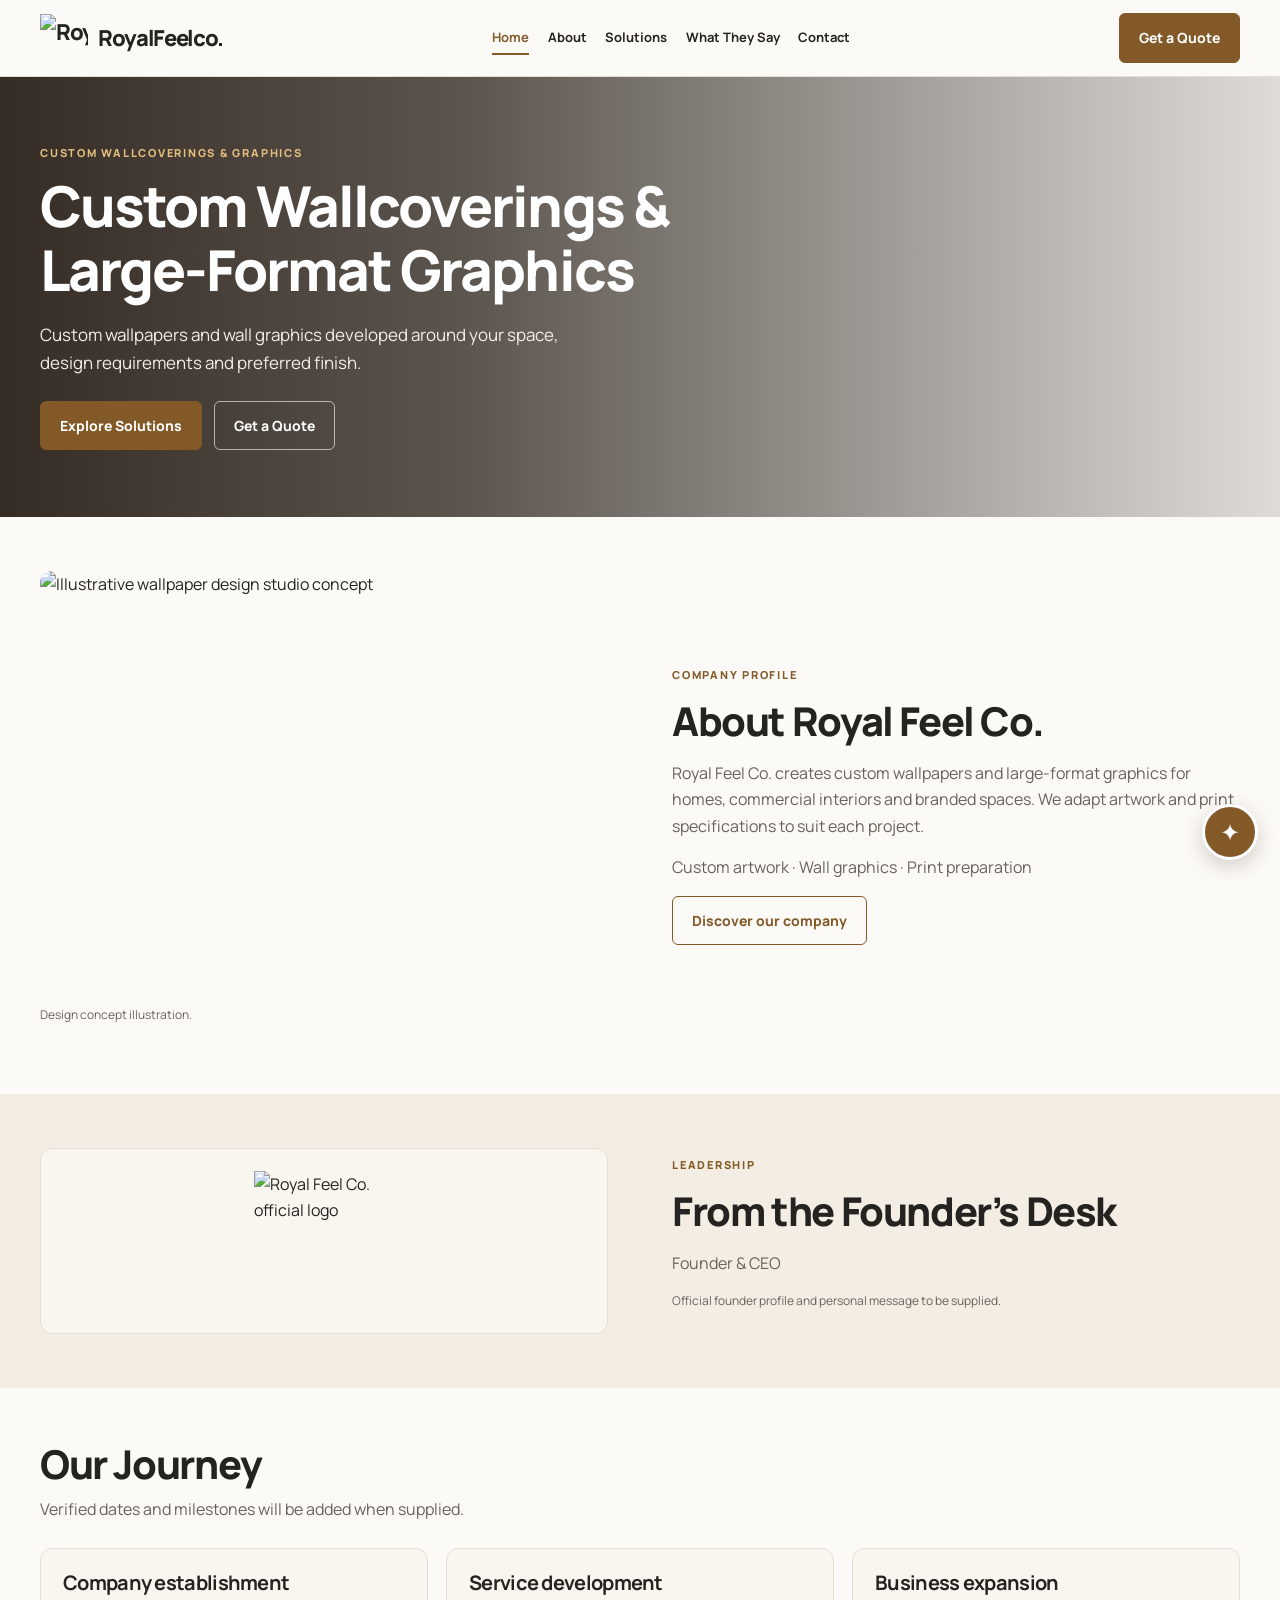
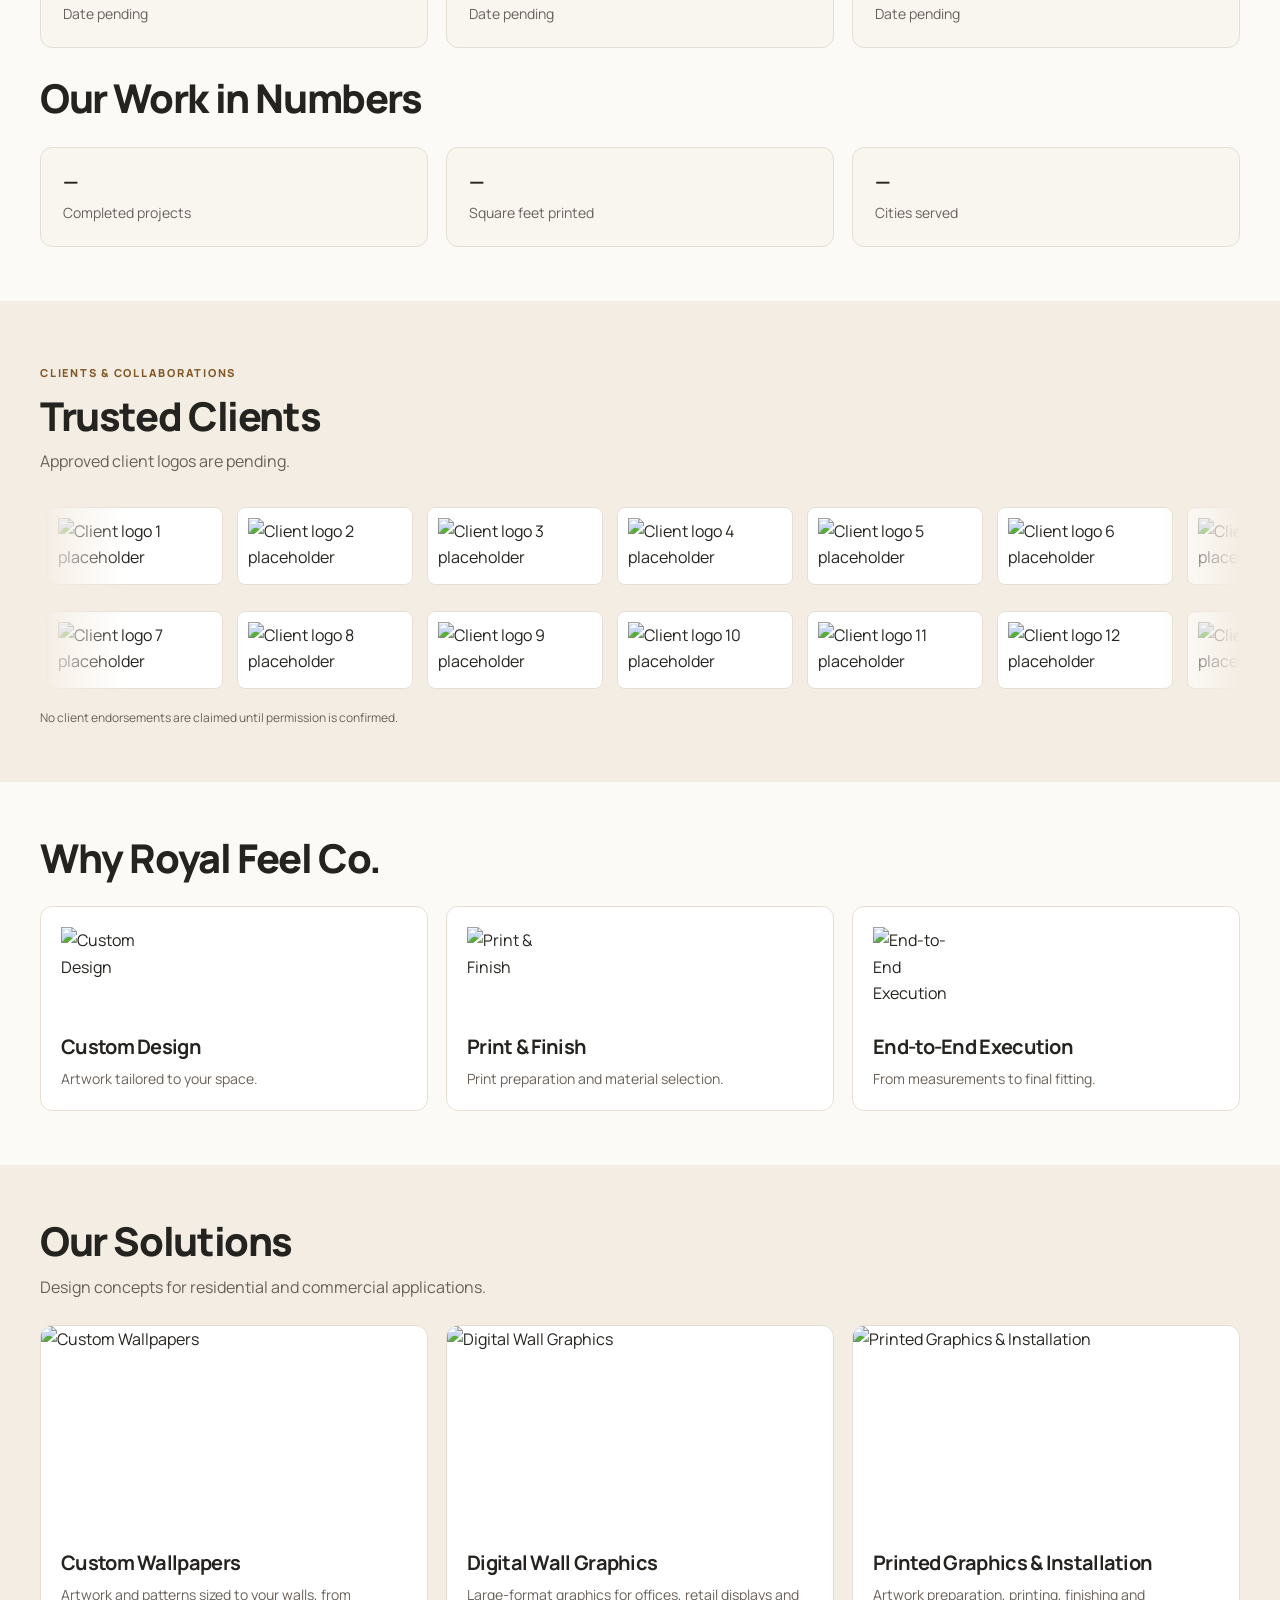
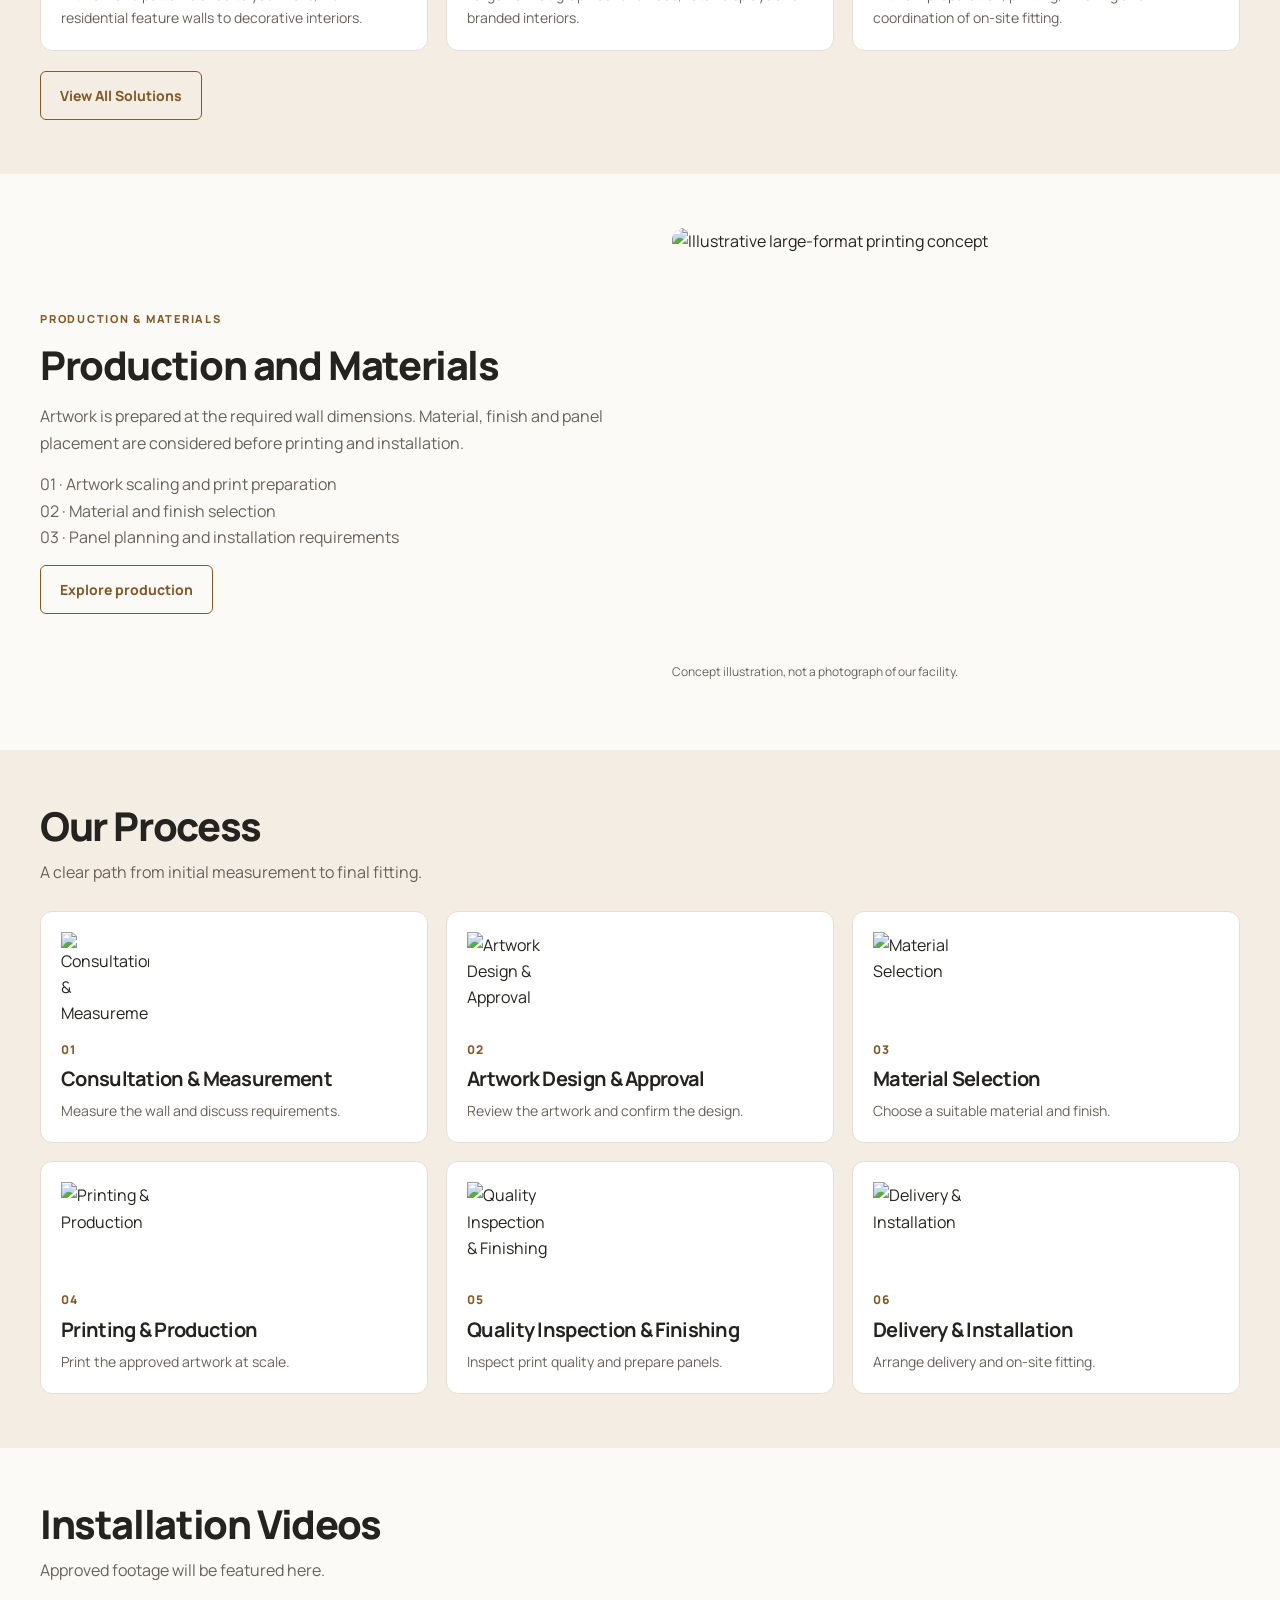
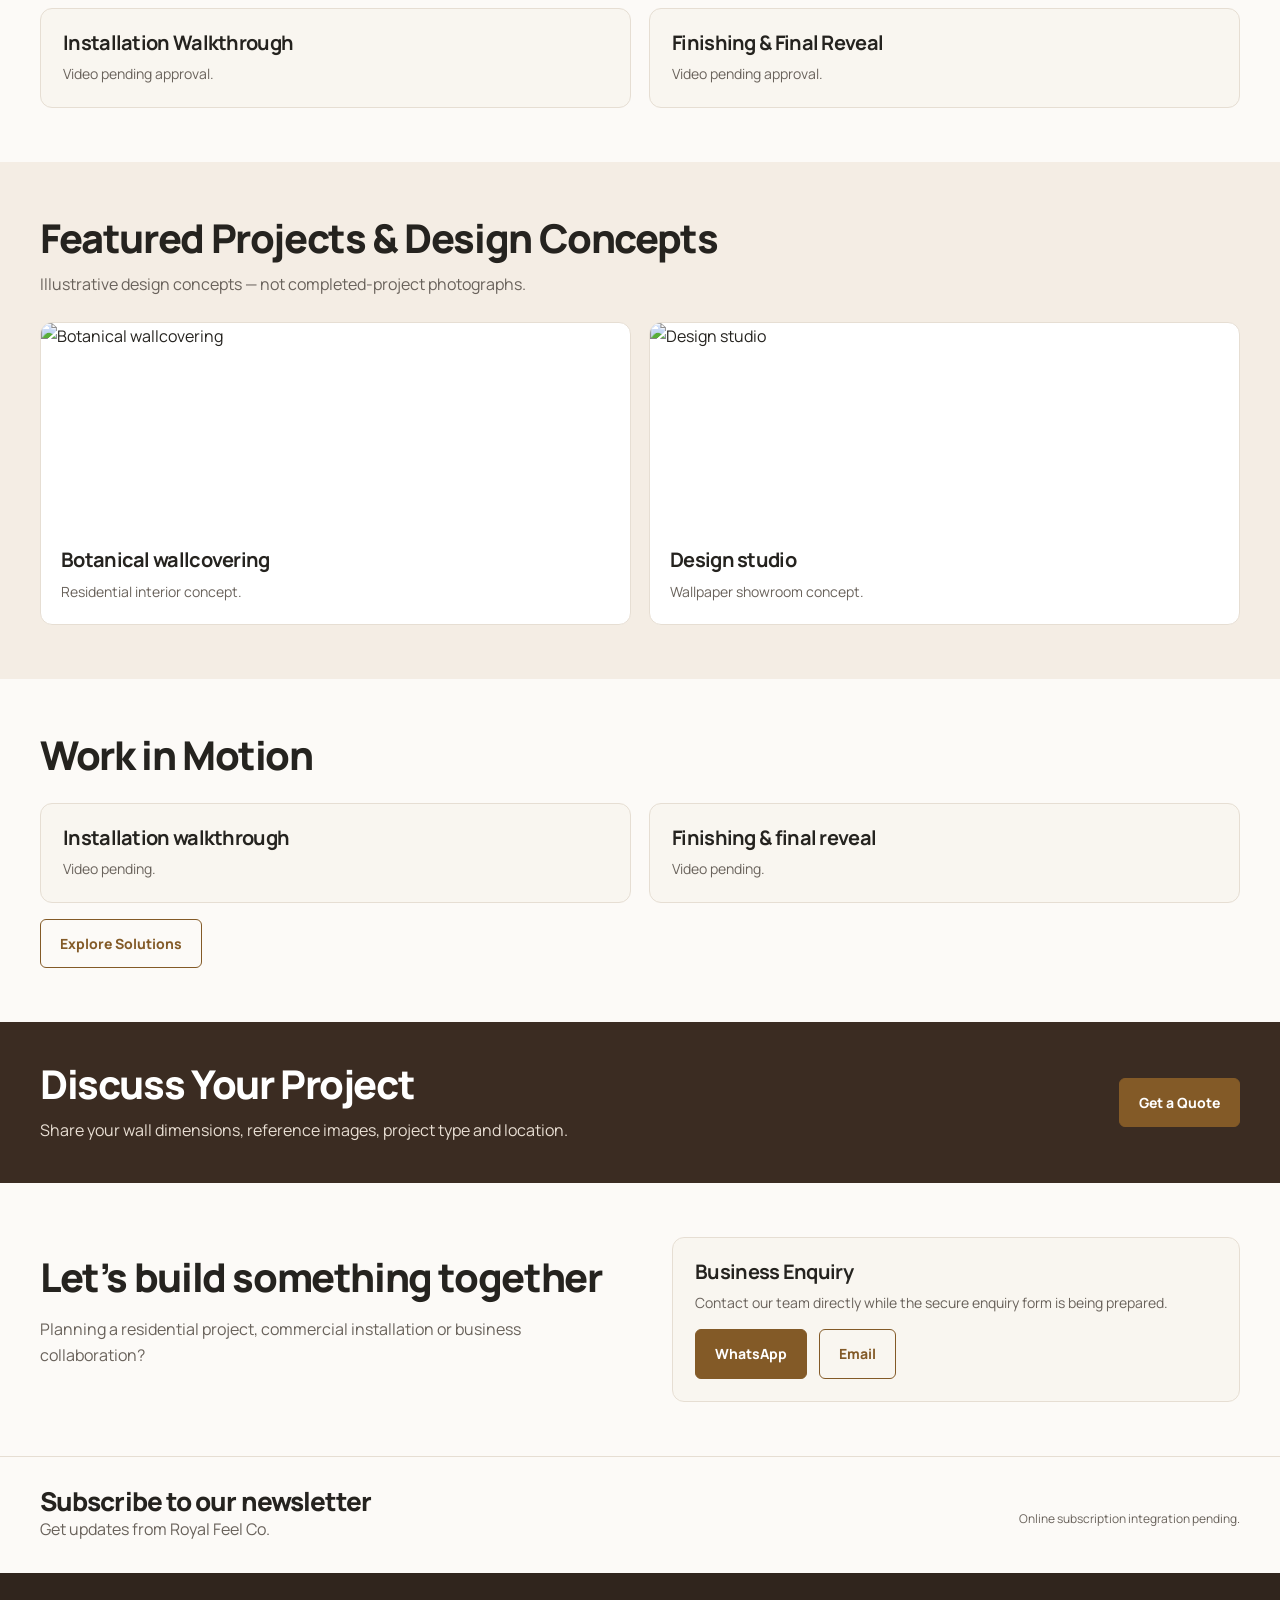
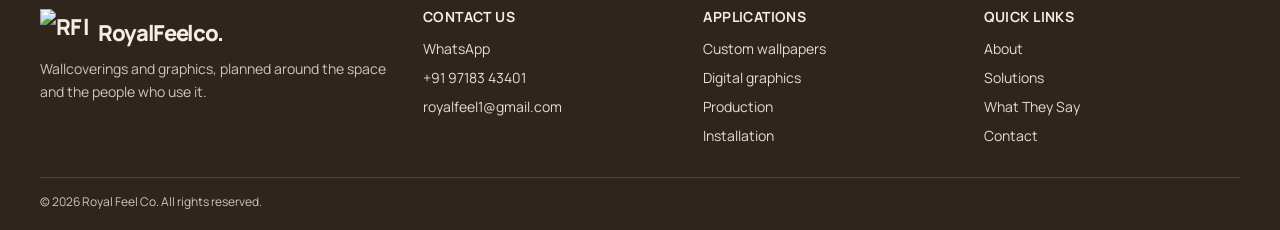
==== commit f1a38dc6: "Simplify website to original five-page menu and consolidate content" ====
--- a/index.html
+++ b/index.html
@@ -1 +1 @@
-<!doctype html><html lang="en"><head><meta charset="utf-8"><meta name="viewport" content="width=device-width,initial-scale=1"><meta name="robots" content="noindex,nofollow"><title>Royal Feel Co. | Custom Wallcoverings &amp; Graphics</title><link rel="icon" href="https://royalfeelco.alwaysdata.net/wp-content/uploads/2026/11/royalfeelco-official-logo-256.png"><link rel="stylesheet" href="https://fonts.googleapis.com/css2?family=Manrope:wght@400;500;600;700;800&display=swap"><link rel="stylesheet" href="assets/polished.css?v=4"></head><body><header class="site-header"><div class="wrap header-inner"><a class="brand" href="index.html"><img src="https://royalfeelco.alwaysdata.net/wp-content/uploads/2026/11/royalfeelco-official-logo-256.png" alt="Royal Feel Co. RF logo" width="48" height="48">RoyalFeelco.</a><nav class="nav" id="navigation" aria-label="Main navigation"><a href="index.html" aria-current="page">Home</a><a href="about-royalfeelco.html">About</a><a href="wallcoverings-graphics-solutions.html">Solutions</a><a href="our-process.html">Process</a><a href="manufacturing-production.html">Manufacturing</a><a href="what-they-say.html">Testimonials</a><a href="royalfeelco-insights-blogs.html">Blog</a><a href="contact-royalfeelco.html">Contact</a></nav><a class="btn" href="contact-royalfeelco.html">Get a Quote</a><button class="menu-toggle" type="button" aria-controls="navigation" aria-expanded="false">Menu ☰</button></div></header><main><section class="hero"><div class="wrap"><div class="hero-copy"><p class="eyebrow">Custom wallcoverings &amp; graphics</p><h1>Custom Wallcoverings &amp; Large-Format Graphics</h1><p>Custom wallpapers and wall graphics developed around your space, design requirements and preferred finish.</p><div class="actions"><a class="btn" href="wallcoverings-graphics-solutions.html">Explore Solutions</a><a class="btn light" href="contact-royalfeelco.html">Get a Quote</a></div></div></div></section><section class="section " id="about"><div class="wrap"><div class="split"><div><img class="photo" src="https://royalfeelco.alwaysdata.net/wp-content/uploads/2026/11/02-about-who-we-are-design-studio.webp" alt="Illustrative wallpaper design studio concept" loading="lazy" decoding="async"><p class="note">Design concept illustration.</p></div><div><p class="eyebrow">Company profile</p><h2>About Royal Feel Co.</h2><p>Royal Feel Co. creates custom wallpapers and large-format graphics for homes, commercial interiors and branded spaces. We adapt artwork and print specifications to suit each project.</p><p>Custom artwork · Wall graphics · Print preparation</p><a class="btn outline" href="about-royalfeelco.html">Discover our company</a></div></div></div></section><section class="section alt" id="founder"><div class="wrap"><div class="split"><div class="quiet" style="display:grid;place-items:center;min-height:180px"><img src="https://royalfeelco.alwaysdata.net/wp-content/uploads/2026/11/royalfeelco-official-logo-256.png" alt="Royal Feel Co. official logo" width="140" height="140"></div><div><p class="eyebrow">Leadership</p><h2>From the Founder’s Desk</h2><p>Founder &amp; CEO</p><p class="note">Official founder profile and personal message to be supplied.</p></div></div></div></section><section class="section " id="journey"><div class="wrap"><div class="section-head"><h2>Our Journey</h2><p>Verified dates and milestones will be added when supplied.</p></div><div class="grid"><div class="quiet"><h3>Company establishment</h3><p>Date pending</p></div><div class="quiet"><h3>Service development</h3><p>Date pending</p></div><div class="quiet"><h3>Business expansion</h3><p>Date pending</p></div></div><div style="margin-top:28px"><div class="section-head"><h2>Our Work in Numbers</h2></div><div class="grid"><div class="quiet"><h3>—</h3><p>Completed projects</p></div><div class="quiet"><h3>—</h3><p>Square feet printed</p></div><div class="quiet"><h3>—</h3><p>Cities served</p></div></div></div></div></section><section class="section alt" id="clients"><div class="wrap"><div class="section-head"><p class="eyebrow">Clients &amp; collaborations</p><h2>Trusted Clients</h2><p>Approved client logos are pending.</p></div><div class="marquee"><div class="track"><div class="logo-slot"><img class="" src="https://royalfeelco.alwaysdata.net/wp-content/uploads/2026/11/royalfeelco-client-logo-placeholder-01-150x72.png" alt="Client logo 1 placeholder" loading="lazy" decoding="async"></div><div class="logo-slot"><img class="" src="https://royalfeelco.alwaysdata.net/wp-content/uploads/2026/11/royalfeelco-client-logo-placeholder-02-150x72.png" alt="Client logo 2 placeholder" loading="lazy" decoding="async"></div><div class="logo-slot"><img class="" src="https://royalfeelco.alwaysdata.net/wp-content/uploads/2026/11/royalfeelco-client-logo-placeholder-03-150x72.png" alt="Client logo 3 placeholder" loading="lazy" decoding="async"></div><div class="logo-slot"><img class="" src="https://royalfeelco.alwaysdata.net/wp-content/uploads/2026/11/royalfeelco-client-logo-placeholder-04-150x72.png" alt="Client logo 4 placeholder" loading="lazy" decoding="async"></div><div class="logo-slot"><img class="" src="https://royalfeelco.alwaysdata.net/wp-content/uploads/2026/11/royalfeelco-client-logo-placeholder-05-150x72.png" alt="Client logo 5 placeholder" loading="lazy" decoding="async"></div><div class="logo-slot"><img class="" src="https://royalfeelco.alwaysdata.net/wp-content/uploads/2026/11/royalfeelco-client-logo-placeholder-06-150x72.png" alt="Client logo 6 placeholder" loading="lazy" decoding="async"></div><div style="display:contents" aria-hidden="true"><div class="logo-slot"><img class="" src="https://royalfeelco.alwaysdata.net/wp-content/uploads/2026/11/royalfeelco-client-logo-placeholder-01-150x72.png" alt="Client logo 1 placeholder" loading="lazy" decoding="async"></div><div class="logo-slot"><img class="" src="https://royalfeelco.alwaysdata.net/wp-content/uploads/2026/11/royalfeelco-client-logo-placeholder-02-150x72.png" alt="Client logo 2 placeholder" loading="lazy" decoding="async"></div><div class="logo-slot"><img class="" src="https://royalfeelco.alwaysdata.net/wp-content/uploads/2026/11/royalfeelco-client-logo-placeholder-03-150x72.png" alt="Client logo 3 placeholder" loading="lazy" decoding="async"></div><div class="logo-slot"><img class="" src="https://royalfeelco.alwaysdata.net/wp-content/uploads/2026/11/royalfeelco-client-logo-placeholder-04-150x72.png" alt="Client logo 4 placeholder" loading="lazy" decoding="async"></div><div class="logo-slot"><img class="" src="https://royalfeelco.alwaysdata.net/wp-content/uploads/2026/11/royalfeelco-client-logo-placeholder-05-150x72.png" alt="Client logo 5 placeholder" loading="lazy" decoding="async"></div><div class="logo-slot"><img class="" src="https://royalfeelco.alwaysdata.net/wp-content/uploads/2026/11/royalfeelco-client-logo-placeholder-06-150x72.png" alt="Client logo 6 placeholder" loading="lazy" decoding="async"></div></div></div></div><div class="marquee"><div class="track reverse"><div class="logo-slot"><img class="" src="https://royalfeelco.alwaysdata.net/wp-content/uploads/2026/11/royalfeelco-client-logo-placeholder-07-150x78.png" alt="Client logo 7 placeholder" loading="lazy" decoding="async"></div><div class="logo-slot"><img class="" src="https://royalfeelco.alwaysdata.net/wp-content/uploads/2026/11/royalfeelco-client-logo-placeholder-08-150x78.png" alt="Client logo 8 placeholder" loading="lazy" decoding="async"></div><div class="logo-slot"><img class="" src="https://royalfeelco.alwaysdata.net/wp-content/uploads/2026/11/royalfeelco-client-logo-placeholder-09-150x78.png" alt="Client logo 9 placeholder" loading="lazy" decoding="async"></div><div class="logo-slot"><img class="" src="https://royalfeelco.alwaysdata.net/wp-content/uploads/2026/11/royalfeelco-client-logo-placeholder-10-150x78.png" alt="Client logo 10 placeholder" loading="lazy" decoding="async"></div><div class="logo-slot"><img class="" src="https://royalfeelco.alwaysdata.net/wp-content/uploads/2026/11/royalfeelco-client-logo-placeholder-11-150x78.png" alt="Client logo 11 placeholder" loading="lazy" decoding="async"></div><div class="logo-slot"><img class="" src="https://royalfeelco.alwaysdata.net/wp-content/uploads/2026/11/royalfeelco-client-logo-placeholder-12-150x78.png" alt="Client logo 12 placeholder" loading="lazy" decoding="async"></div><div style="display:contents" aria-hidden="true"><div class="logo-slot"><img class="" src="https://royalfeelco.alwaysdata.net/wp-content/uploads/2026/11/royalfeelco-client-logo-placeholder-07-150x78.png" alt="Client logo 7 placeholder" loading="lazy" decoding="async"></div><div class="logo-slot"><img class="" src="https://royalfeelco.alwaysdata.net/wp-content/uploads/2026/11/royalfeelco-client-logo-placeholder-08-150x78.png" alt="Client logo 8 placeholder" loading="lazy" decoding="async"></div><div class="logo-slot"><img class="" src="https://royalfeelco.alwaysdata.net/wp-content/uploads/2026/11/royalfeelco-client-logo-placeholder-09-150x78.png" alt="Client logo 9 placeholder" loading="lazy" decoding="async"></div><div class="logo-slot"><img class="" src="https://royalfeelco.alwaysdata.net/wp-content/uploads/2026/11/royalfeelco-client-logo-placeholder-10-150x78.png" alt="Client logo 10 placeholder" loading="lazy" decoding="async"></div><div class="logo-slot"><img class="" src="https://royalfeelco.alwaysdata.net/wp-content/uploads/2026/11/royalfeelco-client-logo-placeholder-11-150x78.png" alt="Client logo 11 placeholder" loading="lazy" decoding="async"></div><div class="logo-slot"><img class="" src="https://royalfeelco.alwaysdata.net/wp-content/uploads/2026/11/royalfeelco-client-logo-placeholder-12-150x78.png" alt="Client logo 12 placeholder" loading="lazy" decoding="async"></div></div></div></div><p class="note">No client endorsements are claimed until permission is confirmed.</p></div></section><section class="section " id="why"><div class="wrap"><div class="section-head"><h2>Why Royal Feel Co.</h2></div><div class="grid"><article class="card icon"><img class="" src="https://royalfeelco.alwaysdata.net/wp-content/uploads/2026/11/rf-artwork-design-300x300.webp" alt="Custom Design" loading="lazy" decoding="async"><div class="card-body"><h3>Custom Design</h3><p>Artwork tailored to your space.</p></div></article><article class="card icon"><img class="" src="https://royalfeelco.alwaysdata.net/wp-content/uploads/2026/11/rf-printing-300x300.webp" alt="Print &amp; Finish" loading="lazy" decoding="async"><div class="card-body"><h3>Print &amp; Finish</h3><p>Print preparation and material selection.</p></div></article><article class="card icon"><img class="" src="https://royalfeelco.alwaysdata.net/wp-content/uploads/2026/11/rf-installation-300x300.webp" alt="End-to-End Execution" loading="lazy" decoding="async"><div class="card-body"><h3>End-to-End Execution</h3><p>From measurements to final fitting.</p></div></article></div></div></section><section class="section alt" id="solutions"><div class="wrap"><div class="section-head"><h2>Our Solutions</h2><p>Design concepts for residential and commercial applications.</p></div><div class="grid"><article class="card"><img class="" src="https://royalfeelco.alwaysdata.net/wp-content/uploads/2026/11/03-solutions-custom-wallpapers-bedroom.webp" alt="Custom Wallpapers" loading="lazy" decoding="async"><div class="card-body"><h3>Custom Wallpapers</h3><p>Artwork and patterns sized to your walls, from residential feature walls to decorative interiors.</p></div></article><article class="card"><img class="" src="https://royalfeelco.alwaysdata.net/wp-content/uploads/2026/11/04-solutions-digital-graphics-office.webp" alt="Digital Wall Graphics" loading="lazy" decoding="async"><div class="card-body"><h3>Digital Wall Graphics</h3><p>Large-format graphics for offices, retail displays and branded interiors.</p></div></article><article class="card"><img class="" src="https://royalfeelco.alwaysdata.net/wp-content/uploads/2026/11/05-solutions-physical-installation-team.webp" alt="Printed Graphics &amp; Installation" loading="lazy" decoding="async"><div class="card-body"><h3>Printed Graphics &amp; Installation</h3><p>Artwork preparation, printing, finishing and coordination of on-site fitting.</p></div></article></div><div style="margin-top:20px"><a class="btn outline" href="wallcoverings-graphics-solutions.html">View All Solutions</a></div></div></section><section class="section " id="production"><div class="wrap"><div class="split"><div><p class="eyebrow">Production &amp; materials</p><h2>Production and Materials</h2><p>Artwork is prepared at the required wall dimensions. Material, finish and panel placement are considered before printing and installation.</p><p>01 · Artwork scaling and print preparation<br>02 · Material and finish selection<br>03 · Panel planning and installation requirements</p><a class="btn outline" href="manufacturing-production.html">Explore production</a></div><div><img class="photo" src="https://royalfeelco.alwaysdata.net/wp-content/uploads/2026/11/06-manufacturing-large-format-printing-1.webp" alt="Illustrative large-format printing concept" loading="lazy" decoding="async"><p class="note">Concept illustration, not a photograph of our facility.</p></div></div></div></section><section class="section alt" id="process"><div class="wrap"><div class="section-head"><h2>Our Process</h2><p>A clear path from initial measurement to final fitting.</p></div><div class="grid"><article class="card icon"><img class="" src="https://royalfeelco.alwaysdata.net/wp-content/uploads/2026/11/royal-feel-consultation-300x300.webp" alt="Consultation &amp; Measurement" loading="lazy" decoding="async"><div class="card-body"><span class="step-number">01</span><h3>Consultation &amp; Measurement</h3><p>Measure the wall and discuss requirements.</p></div></article><article class="card icon"><img class="" src="https://royalfeelco.alwaysdata.net/wp-content/uploads/2026/11/rf-artwork-design-300x300.webp" alt="Artwork Design &amp; Approval" loading="lazy" decoding="async"><div class="card-body"><span class="step-number">02</span><h3>Artwork Design &amp; Approval</h3><p>Review the artwork and confirm the design.</p></div></article><article class="card icon"><img class="" src="https://royalfeelco.alwaysdata.net/wp-content/uploads/2026/11/rf-material-samples-illustration.png" alt="Material Selection" loading="lazy" decoding="async"><div class="card-body"><span class="step-number">03</span><h3>Material Selection</h3><p>Choose a suitable material and finish.</p></div></article><article class="card icon"><img class="" src="https://royalfeelco.alwaysdata.net/wp-content/uploads/2026/11/rf-printing-300x300.webp" alt="Printing &amp; Production" loading="lazy" decoding="async"><div class="card-body"><span class="step-number">04</span><h3>Printing &amp; Production</h3><p>Print the approved artwork at scale.</p></div></article><article class="card icon"><img class="" src="https://royalfeelco.alwaysdata.net/wp-content/uploads/2026/11/rf-quality-300x300.webp" alt="Quality Inspection &amp; Finishing" loading="lazy" decoding="async"><div class="card-body"><span class="step-number">05</span><h3>Quality Inspection &amp; Finishing</h3><p>Inspect print quality and prepare panels.</p></div></article><article class="card icon"><img class="" src="https://royalfeelco.alwaysdata.net/wp-content/uploads/2026/11/rf-installation-300x300.webp" alt="Delivery &amp; Installation" loading="lazy" decoding="async"><div class="card-body"><span class="step-number">06</span><h3>Delivery &amp; Installation</h3><p>Arrange delivery and on-site fitting.</p></div></article></div></div></section><section class="section " id="installation"><div class="wrap"><div class="section-head"><h2>Installation Videos</h2><p>Approved footage will be featured here.</p></div><div class="grid two"><div class="quiet"><h3>Installation Walkthrough</h3><p>Video pending approval.</p></div><div class="quiet"><h3>Finishing &amp; Final Reveal</h3><p>Video pending approval.</p></div></div></div></section><section class="section alt" id="projects"><div class="wrap"><div class="section-head"><h2>Featured Projects &amp; Design Concepts</h2><p>Illustrative design concepts — not completed-project photographs.</p></div><div class="grid two"><article class="card"><img class="" src="https://royalfeelco.alwaysdata.net/wp-content/uploads/2026/11/03-solutions-custom-wallpapers-bedroom.webp" alt="Botanical wallcovering" loading="lazy" decoding="async"><div class="card-body"><h3>Botanical wallcovering</h3><p>Residential interior concept.</p></div></article><article class="card"><img class="" src="https://royalfeelco.alwaysdata.net/wp-content/uploads/2026/11/02-about-who-we-are-design-studio.webp" alt="Design studio" loading="lazy" decoding="async"><div class="card-body"><h3>Design studio</h3><p>Wallpaper showroom concept.</p></div></article></div></div></section><section class="section " id="work-in-motion"><div class="wrap"><div class="section-head"><h2>Work in Motion</h2></div><div class="grid two"><div class="quiet"><h3>Installation walkthrough</h3><p>Video pending.</p></div><div class="quiet"><h3>Finishing &amp; final reveal</h3><p>Video pending.</p></div></div><div style="margin-top:16px"><a class="btn outline" href="wallcoverings-graphics-solutions.html">Explore Solutions</a></div></div></section><section class="cta"><div class="wrap"><div><h2>Discuss Your Project</h2><p>Share your wall dimensions, reference images, project type and location.</p></div><a class="btn" href="contact-royalfeelco.html">Get a Quote</a></div></section><section class="section " id="enquiry"><div class="wrap"><div class="split"><div><h2>Let’s build something together</h2><p>Planning a residential project, commercial installation or business collaboration?</p></div><div class="quiet"><h3>Business Enquiry</h3><p>Contact our team directly while the secure enquiry form is being prepared.</p><div class="actions" style="margin-top:12px"><a class="btn" href="https://wa.me/919718343401">WhatsApp</a><a class="btn outline" href="mailto:royalfeel1@gmail.com">Email</a></div></div></div></div></section><section class="newsletter"><div class="wrap"><div><h2>Subscribe to our newsletter</h2><p>Get updates from Royal Feel Co.</p></div><p class="note">Online subscription integration pending.</p></div></section></main><footer class="site-footer"><div class="wrap"><div class="footer-grid"><div><a class="brand" href="index.html"><img src="https://royalfeelco.alwaysdata.net/wp-content/uploads/2026/11/royalfeelco-official-logo-256.png" alt="RF logo" width="48" height="48">RoyalFeelco.</a><p>Wallcoverings and graphics, planned around the space and the people who use it.</p></div><div><h3>Contact us</h3><a class="" href="https://wa.me/919718343401">WhatsApp</a><a class="" href="tel:+919718343401">+91 97183 43401</a><a class="" href="mailto:royalfeel1@gmail.com">royalfeel1@gmail.com</a></div><div><h3>Applications</h3><a class="" href="wallcoverings-graphics-solutions.html">Custom wallpapers</a><a class="" href="wallcoverings-graphics-solutions.html">Digital graphics</a><a class="" href="manufacturing-production.html">Production</a><a class="" href="our-process.html">Installation</a></div><div><h3>Quick links</h3><a class="" href="about-royalfeelco.html">About</a><a class="" href="wallcoverings-graphics-solutions.html">Solutions</a><a class="" href="our-process.html">Process</a><a class="" href="manufacturing-production.html">Manufacturing</a><a class="" href="what-they-say.html">Testimonials</a><a class="" href="royalfeelco-insights-blogs.html">Blog</a><a class="" href="contact-royalfeelco.html">Contact</a></div></div><div class="copyright">© 2026 Royal Feel Co. All rights reserved.</div></div></footer><details class="float"><summary aria-label="Contact options">✦</summary><div class="float-links"><a class="" href="https://wa.me/919718343401">WA</a><a class="" href="tel:+919718343401">☎</a><a class="" href="mailto:royalfeel1@gmail.com">✉</a></div></details><script src="assets/polished.js?v=4" defer></script></body></html>+<!doctype html><html lang="en"><head><meta charset="utf-8"><meta name="viewport" content="width=device-width,initial-scale=1"><meta name="robots" content="noindex,nofollow"><title>Royal Feel Co. | Custom Wallcoverings &amp; Graphics</title><link rel="icon" href="https://royalfeelco.alwaysdata.net/wp-content/uploads/2026/11/royalfeelco-official-logo-256.png"><link rel="stylesheet" href="https://fonts.googleapis.com/css2?family=Manrope:wght@400;500;600;700;800&display=swap"><link rel="stylesheet" href="assets/polished.css?v=6"></head><body><header class="site-header"><div class="wrap header-inner"><a class="brand" href="index.html"><img src="https://royalfeelco.alwaysdata.net/wp-content/uploads/2026/11/royalfeelco-official-logo-256.png" alt="Royal Feel Co. RF logo" width="48" height="48">RoyalFeelco.</a><nav class="nav" id="navigation" aria-label="Main navigation"><a href="index.html" aria-current="page">Home</a><a href="about-royalfeelco.html">About</a><a href="wallcoverings-graphics-solutions.html">Solutions</a><a href="what-they-say.html">What They Say</a><a href="contact-royalfeelco.html">Contact</a></nav><a class="btn" href="contact-royalfeelco.html">Get a Quote</a><button class="menu-toggle" type="button" aria-controls="navigation" aria-expanded="false">Menu ☰</button></div></header><main><section class="hero"><div class="wrap"><div class="hero-copy"><p class="eyebrow">Custom wallcoverings &amp; graphics</p><h1>Custom Wallcoverings &amp; Large-Format Graphics</h1><p>Custom wallpapers and wall graphics developed around your space, design requirements and preferred finish.</p><div class="actions"><a class="btn" href="wallcoverings-graphics-solutions.html">Explore Solutions</a><a class="btn light" href="contact-royalfeelco.html">Get a Quote</a></div></div></div></section><section class="section " id="about"><div class="wrap"><div class="split"><div><img class="photo" src="https://royalfeelco.alwaysdata.net/wp-content/uploads/2026/11/02-about-who-we-are-design-studio.webp" alt="Illustrative wallpaper design studio concept" loading="lazy" decoding="async"><p class="note">Design concept illustration.</p></div><div><p class="eyebrow">Company profile</p><h2>About Royal Feel Co.</h2><p>Royal Feel Co. creates custom wallpapers and large-format graphics for homes, commercial interiors and branded spaces. We adapt artwork and print specifications to suit each project.</p><p>Custom artwork · Wall graphics · Print preparation</p><a class="btn outline" href="about-royalfeelco.html">Discover our company</a></div></div></div></section><section class="section alt" id="founder"><div class="wrap"><div class="split"><div class="quiet" style="display:grid;place-items:center;min-height:180px"><img src="https://royalfeelco.alwaysdata.net/wp-content/uploads/2026/11/royalfeelco-official-logo-256.png" alt="Royal Feel Co. official logo" width="140" height="140"></div><div><p class="eyebrow">Leadership</p><h2>From the Founder’s Desk</h2><p>Founder &amp; CEO</p><p class="note">Official founder profile and personal message to be supplied.</p></div></div></div></section><section class="section " id="journey"><div class="wrap"><div class="section-head"><h2>Our Journey</h2><p>Verified dates and milestones will be added when supplied.</p></div><div class="grid"><div class="quiet"><h3>Company establishment</h3><p>Date pending</p></div><div class="quiet"><h3>Service development</h3><p>Date pending</p></div><div class="quiet"><h3>Business expansion</h3><p>Date pending</p></div></div><div style="margin-top:28px"><div class="section-head"><h2>Our Work in Numbers</h2></div><div class="grid"><div class="quiet"><h3>—</h3><p>Completed projects</p></div><div class="quiet"><h3>—</h3><p>Square feet printed</p></div><div class="quiet"><h3>—</h3><p>Cities served</p></div></div></div></div></section><section class="section alt" id="clients"><div class="wrap"><div class="section-head"><p class="eyebrow">Clients &amp; collaborations</p><h2>Trusted Clients</h2><p>Approved client logos are pending.</p></div><div class="marquee"><div class="track"><div class="logo-slot"><img class="" src="https://royalfeelco.alwaysdata.net/wp-content/uploads/2026/11/royalfeelco-client-logo-placeholder-01-150x72.png" alt="Client logo 1 placeholder" loading="lazy" decoding="async"></div><div class="logo-slot"><img class="" src="https://royalfeelco.alwaysdata.net/wp-content/uploads/2026/11/royalfeelco-client-logo-placeholder-02-150x72.png" alt="Client logo 2 placeholder" loading="lazy" decoding="async"></div><div class="logo-slot"><img class="" src="https://royalfeelco.alwaysdata.net/wp-content/uploads/2026/11/royalfeelco-client-logo-placeholder-03-150x72.png" alt="Client logo 3 placeholder" loading="lazy" decoding="async"></div><div class="logo-slot"><img class="" src="https://royalfeelco.alwaysdata.net/wp-content/uploads/2026/11/royalfeelco-client-logo-placeholder-04-150x72.png" alt="Client logo 4 placeholder" loading="lazy" decoding="async"></div><div class="logo-slot"><img class="" src="https://royalfeelco.alwaysdata.net/wp-content/uploads/2026/11/royalfeelco-client-logo-placeholder-05-150x72.png" alt="Client logo 5 placeholder" loading="lazy" decoding="async"></div><div class="logo-slot"><img class="" src="https://royalfeelco.alwaysdata.net/wp-content/uploads/2026/11/royalfeelco-client-logo-placeholder-06-150x72.png" alt="Client logo 6 placeholder" loading="lazy" decoding="async"></div><div style="display:contents" aria-hidden="true"><div class="logo-slot"><img class="" src="https://royalfeelco.alwaysdata.net/wp-content/uploads/2026/11/royalfeelco-client-logo-placeholder-01-150x72.png" alt="Client logo 1 placeholder" loading="lazy" decoding="async"></div><div class="logo-slot"><img class="" src="https://royalfeelco.alwaysdata.net/wp-content/uploads/2026/11/royalfeelco-client-logo-placeholder-02-150x72.png" alt="Client logo 2 placeholder" loading="lazy" decoding="async"></div><div class="logo-slot"><img class="" src="https://royalfeelco.alwaysdata.net/wp-content/uploads/2026/11/royalfeelco-client-logo-placeholder-03-150x72.png" alt="Client logo 3 placeholder" loading="lazy" decoding="async"></div><div class="logo-slot"><img class="" src="https://royalfeelco.alwaysdata.net/wp-content/uploads/2026/11/royalfeelco-client-logo-placeholder-04-150x72.png" alt="Client logo 4 placeholder" loading="lazy" decoding="async"></div><div class="logo-slot"><img class="" src="https://royalfeelco.alwaysdata.net/wp-content/uploads/2026/11/royalfeelco-client-logo-placeholder-05-150x72.png" alt="Client logo 5 placeholder" loading="lazy" decoding="async"></div><div class="logo-slot"><img class="" src="https://royalfeelco.alwaysdata.net/wp-content/uploads/2026/11/royalfeelco-client-logo-placeholder-06-150x72.png" alt="Client logo 6 placeholder" loading="lazy" decoding="async"></div></div></div></div><div class="marquee"><div class="track reverse"><div class="logo-slot"><img class="" src="https://royalfeelco.alwaysdata.net/wp-content/uploads/2026/11/royalfeelco-client-logo-placeholder-07-150x78.png" alt="Client logo 7 placeholder" loading="lazy" decoding="async"></div><div class="logo-slot"><img class="" src="https://royalfeelco.alwaysdata.net/wp-content/uploads/2026/11/royalfeelco-client-logo-placeholder-08-150x78.png" alt="Client logo 8 placeholder" loading="lazy" decoding="async"></div><div class="logo-slot"><img class="" src="https://royalfeelco.alwaysdata.net/wp-content/uploads/2026/11/royalfeelco-client-logo-placeholder-09-150x78.png" alt="Client logo 9 placeholder" loading="lazy" decoding="async"></div><div class="logo-slot"><img class="" src="https://royalfeelco.alwaysdata.net/wp-content/uploads/2026/11/royalfeelco-client-logo-placeholder-10-150x78.png" alt="Client logo 10 placeholder" loading="lazy" decoding="async"></div><div class="logo-slot"><img class="" src="https://royalfeelco.alwaysdata.net/wp-content/uploads/2026/11/royalfeelco-client-logo-placeholder-11-150x78.png" alt="Client logo 11 placeholder" loading="lazy" decoding="async"></div><div class="logo-slot"><img class="" src="https://royalfeelco.alwaysdata.net/wp-content/uploads/2026/11/royalfeelco-client-logo-placeholder-12-150x78.png" alt="Client logo 12 placeholder" loading="lazy" decoding="async"></div><div style="display:contents" aria-hidden="true"><div class="logo-slot"><img class="" src="https://royalfeelco.alwaysdata.net/wp-content/uploads/2026/11/royalfeelco-client-logo-placeholder-07-150x78.png" alt="Client logo 7 placeholder" loading="lazy" decoding="async"></div><div class="logo-slot"><img class="" src="https://royalfeelco.alwaysdata.net/wp-content/uploads/2026/11/royalfeelco-client-logo-placeholder-08-150x78.png" alt="Client logo 8 placeholder" loading="lazy" decoding="async"></div><div class="logo-slot"><img class="" src="https://royalfeelco.alwaysdata.net/wp-content/uploads/2026/11/royalfeelco-client-logo-placeholder-09-150x78.png" alt="Client logo 9 placeholder" loading="lazy" decoding="async"></div><div class="logo-slot"><img class="" src="https://royalfeelco.alwaysdata.net/wp-content/uploads/2026/11/royalfeelco-client-logo-placeholder-10-150x78.png" alt="Client logo 10 placeholder" loading="lazy" decoding="async"></div><div class="logo-slot"><img class="" src="https://royalfeelco.alwaysdata.net/wp-content/uploads/2026/11/royalfeelco-client-logo-placeholder-11-150x78.png" alt="Client logo 11 placeholder" loading="lazy" decoding="async"></div><div class="logo-slot"><img class="" src="https://royalfeelco.alwaysdata.net/wp-content/uploads/2026/11/royalfeelco-client-logo-placeholder-12-150x78.png" alt="Client logo 12 placeholder" loading="lazy" decoding="async"></div></div></div></div><p class="note">No client endorsements are claimed until permission is confirmed.</p></div></section><section class="section " id="why"><div class="wrap"><div class="section-head"><h2>Why Royal Feel Co.</h2></div><div class="grid"><article class="card icon"><img class="" src="https://royalfeelco.alwaysdata.net/wp-content/uploads/2026/11/rf-artwork-design-300x300.webp" alt="Custom Design" loading="lazy" decoding="async"><div class="card-body"><h3>Custom Design</h3><p>Artwork tailored to your space.</p></div></article><article class="card icon"><img class="" src="https://royalfeelco.alwaysdata.net/wp-content/uploads/2026/11/rf-printing-300x300.webp" alt="Print &amp; Finish" loading="lazy" decoding="async"><div class="card-body"><h3>Print &amp; Finish</h3><p>Print preparation and material selection.</p></div></article><article class="card icon"><img class="" src="https://royalfeelco.alwaysdata.net/wp-content/uploads/2026/11/rf-installation-300x300.webp" alt="End-to-End Execution" loading="lazy" decoding="async"><div class="card-body"><h3>End-to-End Execution</h3><p>From measurements to final fitting.</p></div></article></div></div></section><section class="section alt" id="solutions"><div class="wrap"><div class="section-head"><h2>Our Solutions</h2><p>Design concepts for residential and commercial applications.</p></div><div class="grid"><article class="card"><img class="" src="https://royalfeelco.alwaysdata.net/wp-content/uploads/2026/11/03-solutions-custom-wallpapers-bedroom.webp" alt="Custom Wallpapers" loading="lazy" decoding="async"><div class="card-body"><h3>Custom Wallpapers</h3><p>Artwork and patterns sized to your walls, from residential feature walls to decorative interiors.</p></div></article><article class="card"><img class="" src="https://royalfeelco.alwaysdata.net/wp-content/uploads/2026/11/04-solutions-digital-graphics-office.webp" alt="Digital Wall Graphics" loading="lazy" decoding="async"><div class="card-body"><h3>Digital Wall Graphics</h3><p>Large-format graphics for offices, retail displays and branded interiors.</p></div></article><article class="card"><img class="" src="https://royalfeelco.alwaysdata.net/wp-content/uploads/2026/11/05-solutions-physical-installation-team.webp" alt="Printed Graphics &amp; Installation" loading="lazy" decoding="async"><div class="card-body"><h3>Printed Graphics &amp; Installation</h3><p>Artwork preparation, printing, finishing and coordination of on-site fitting.</p></div></article></div><div style="margin-top:20px"><a class="btn outline" href="wallcoverings-graphics-solutions.html">View All Solutions</a></div></div></section><section class="section " id="production"><div class="wrap"><div class="split"><div><p class="eyebrow">Production &amp; materials</p><h2>Production and Materials</h2><p>Artwork is prepared at the required wall dimensions. Material, finish and panel placement are considered before printing and installation.</p><p>01 · Artwork scaling and print preparation<br>02 · Material and finish selection<br>03 · Panel planning and installation requirements</p><a class="btn outline" href="index.html#production">Explore production</a></div><div><img class="photo" src="https://royalfeelco.alwaysdata.net/wp-content/uploads/2026/11/06-manufacturing-large-format-printing-1.webp" alt="Illustrative large-format printing concept" loading="lazy" decoding="async"><p class="note">Concept illustration, not a photograph of our facility.</p></div></div></div></section><section class="section alt" id="process"><div class="wrap"><div class="section-head"><h2>Our Process</h2><p>A clear path from initial measurement to final fitting.</p></div><div class="grid"><article class="card icon"><img class="" src="https://royalfeelco.alwaysdata.net/wp-content/uploads/2026/11/royal-feel-consultation-300x300.webp" alt="Consultation &amp; Measurement" loading="lazy" decoding="async"><div class="card-body"><span class="step-number">01</span><h3>Consultation &amp; Measurement</h3><p>Measure the wall and discuss requirements.</p></div></article><article class="card icon"><img class="" src="https://royalfeelco.alwaysdata.net/wp-content/uploads/2026/11/rf-artwork-design-300x300.webp" alt="Artwork Design &amp; Approval" loading="lazy" decoding="async"><div class="card-body"><span class="step-number">02</span><h3>Artwork Design &amp; Approval</h3><p>Review the artwork and confirm the design.</p></div></article><article class="card icon"><img class="" src="https://royalfeelco.alwaysdata.net/wp-content/uploads/2026/11/rf-material-samples-illustration.png" alt="Material Selection" loading="lazy" decoding="async"><div class="card-body"><span class="step-number">03</span><h3>Material Selection</h3><p>Choose a suitable material and finish.</p></div></article><article class="card icon"><img class="" src="https://royalfeelco.alwaysdata.net/wp-content/uploads/2026/11/rf-printing-300x300.webp" alt="Printing &amp; Production" loading="lazy" decoding="async"><div class="card-body"><span class="step-number">04</span><h3>Printing &amp; Production</h3><p>Print the approved artwork at scale.</p></div></article><article class="card icon"><img class="" src="https://royalfeelco.alwaysdata.net/wp-content/uploads/2026/11/rf-quality-300x300.webp" alt="Quality Inspection &amp; Finishing" loading="lazy" decoding="async"><div class="card-body"><span class="step-number">05</span><h3>Quality Inspection &amp; Finishing</h3><p>Inspect print quality and prepare panels.</p></div></article><article class="card icon"><img class="" src="https://royalfeelco.alwaysdata.net/wp-content/uploads/2026/11/rf-installation-300x300.webp" alt="Delivery &amp; Installation" loading="lazy" decoding="async"><div class="card-body"><span class="step-number">06</span><h3>Delivery &amp; Installation</h3><p>Arrange delivery and on-site fitting.</p></div></article></div></div></section><section class="section " id="installation"><div class="wrap"><div class="section-head"><h2>Installation Videos</h2><p>Approved footage will be featured here.</p></div><div class="grid two"><div class="quiet"><h3>Installation Walkthrough</h3><p>Video pending approval.</p></div><div class="quiet"><h3>Finishing &amp; Final Reveal</h3><p>Video pending approval.</p></div></div></div></section><section class="section alt" id="projects"><div class="wrap"><div class="section-head"><h2>Featured Projects &amp; Design Concepts</h2><p>Illustrative design concepts — not completed-project photographs.</p></div><div class="grid two"><article class="card"><img class="" src="https://royalfeelco.alwaysdata.net/wp-content/uploads/2026/11/03-solutions-custom-wallpapers-bedroom.webp" alt="Botanical wallcovering" loading="lazy" decoding="async"><div class="card-body"><h3>Botanical wallcovering</h3><p>Residential interior concept.</p></div></article><article class="card"><img class="" src="https://royalfeelco.alwaysdata.net/wp-content/uploads/2026/11/02-about-who-we-are-design-studio.webp" alt="Design studio" loading="lazy" decoding="async"><div class="card-body"><h3>Design studio</h3><p>Wallpaper showroom concept.</p></div></article></div></div></section><section class="section " id="work-in-motion"><div class="wrap"><div class="section-head"><h2>Work in Motion</h2></div><div class="grid two"><div class="quiet"><h3>Installation walkthrough</h3><p>Video pending.</p></div><div class="quiet"><h3>Finishing &amp; final reveal</h3><p>Video pending.</p></div></div><div style="margin-top:16px"><a class="btn outline" href="wallcoverings-graphics-solutions.html">Explore Solutions</a></div></div></section><section class="cta"><div class="wrap"><div><h2>Discuss Your Project</h2><p>Share your wall dimensions, reference images, project type and location.</p></div><a class="btn" href="contact-royalfeelco.html">Get a Quote</a></div></section><section class="section " id="enquiry"><div class="wrap"><div class="split"><div><h2>Let’s build something together</h2><p>Planning a residential project, commercial installation or business collaboration?</p></div><div class="quiet"><h3>Business Enquiry</h3><p>Contact our team directly while the secure enquiry form is being prepared.</p><div class="actions" style="margin-top:12px"><a class="btn" href="https://wa.me/919718343401">WhatsApp</a><a class="btn outline" href="mailto:royalfeel1@gmail.com">Email</a></div></div></div></div></section><section class="newsletter"><div class="wrap"><div><h2>Subscribe to our newsletter</h2><p>Get updates from Royal Feel Co.</p></div><p class="note">Online subscription integration pending.</p></div></section></main><footer class="site-footer"><div class="wrap"><div class="footer-grid"><div><a class="brand" href="index.html"><img src="https://royalfeelco.alwaysdata.net/wp-content/uploads/2026/11/royalfeelco-official-logo-256.png" alt="RF logo" width="48" height="48">RoyalFeelco.</a><p>Wallcoverings and graphics, planned around the space and the people who use it.</p></div><div><h3>Contact us</h3><a class="" href="https://wa.me/919718343401">WhatsApp</a><a class="" href="tel:+919718343401">+91 97183 43401</a><a class="" href="mailto:royalfeel1@gmail.com">royalfeel1@gmail.com</a></div><div><h3>Applications</h3><a class="" href="wallcoverings-graphics-solutions.html">Custom wallpapers</a><a class="" href="wallcoverings-graphics-solutions.html">Digital graphics</a><a class="" href="index.html#production">Production</a><a class="" href="index.html#process">Installation</a></div><div><h3>Quick links</h3><a href="about-royalfeelco.html">About</a><a href="wallcoverings-graphics-solutions.html">Solutions</a><a href="what-they-say.html">What They Say</a><a href="contact-royalfeelco.html">Contact</a></div></div><div class="copyright">© 2026 Royal Feel Co. All rights reserved.</div></div></footer><details class="float"><summary aria-label="Contact options">✦</summary><div class="float-links"><a class="" href="https://wa.me/919718343401">WA</a><a class="" href="tel:+919718343401">☎</a><a class="" href="mailto:royalfeel1@gmail.com">✉</a></div></details><script src="assets/polished.js?v=6" defer></script></body></html>
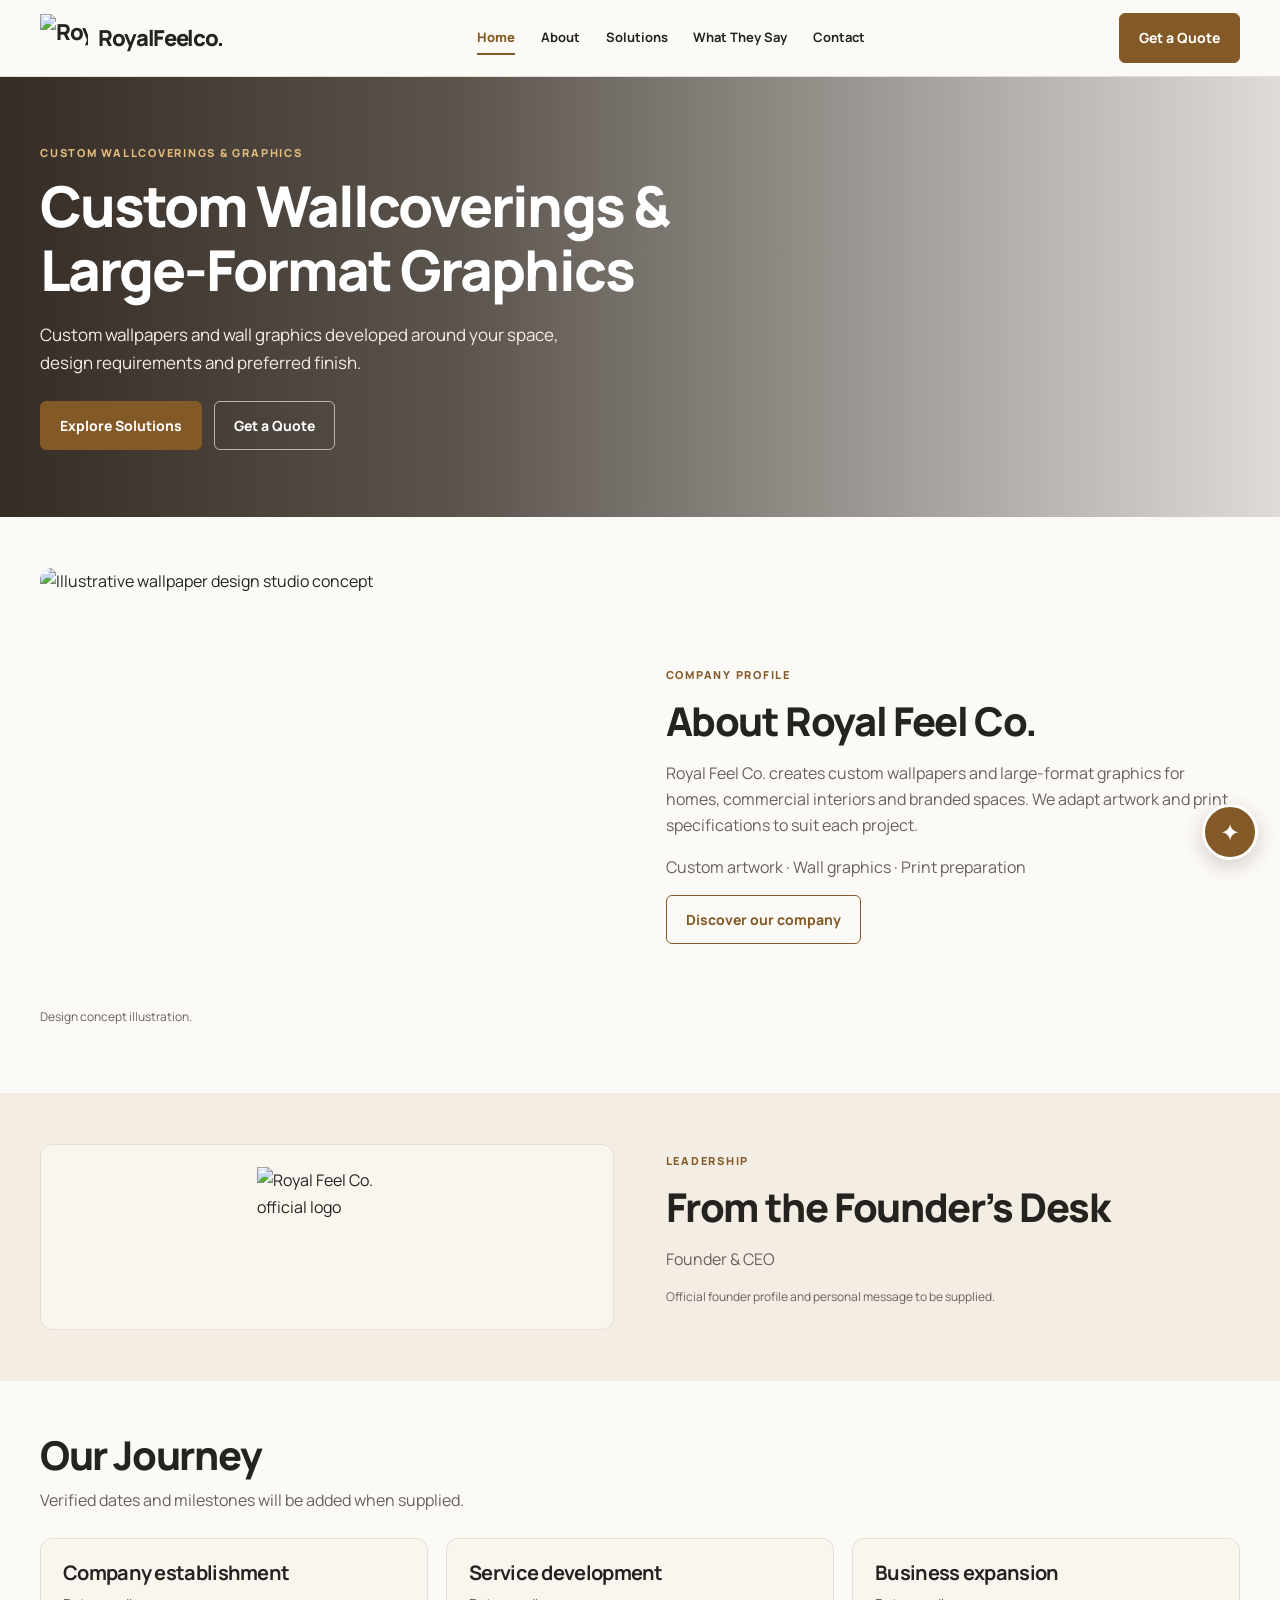
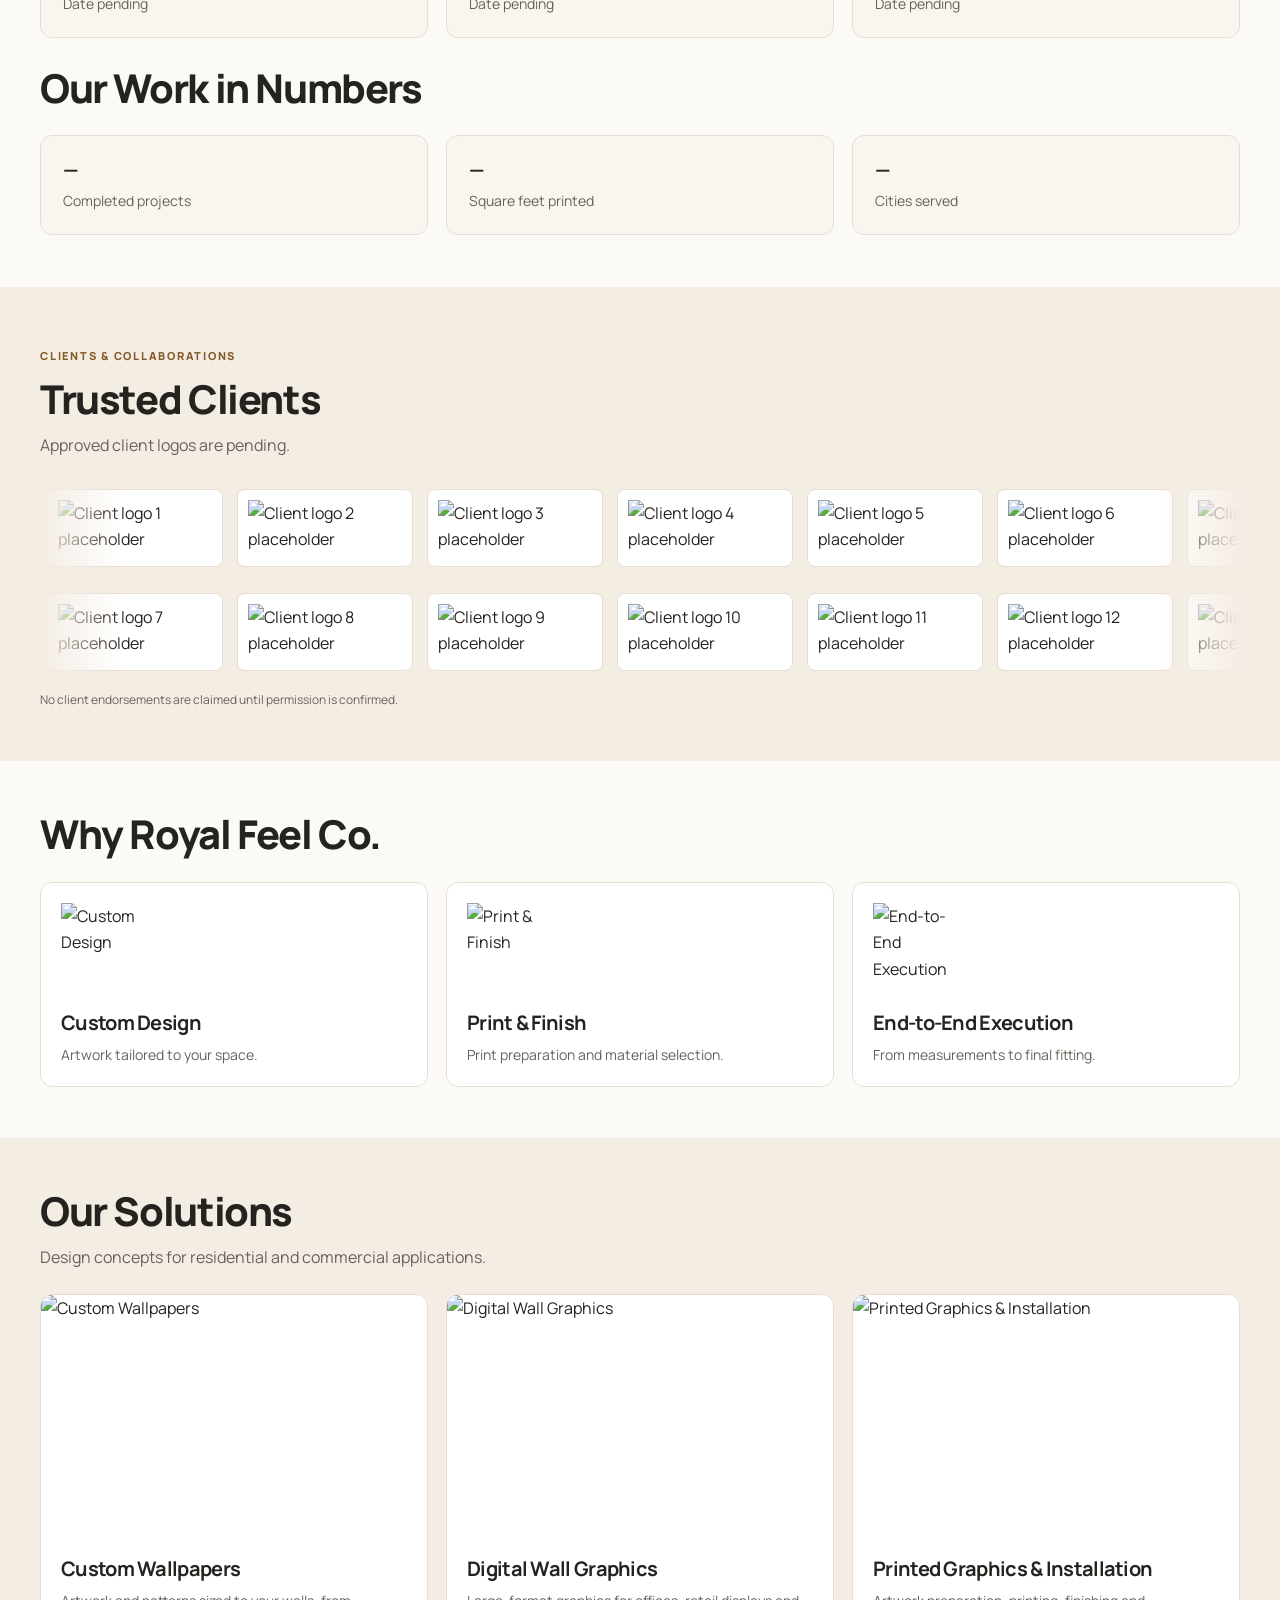
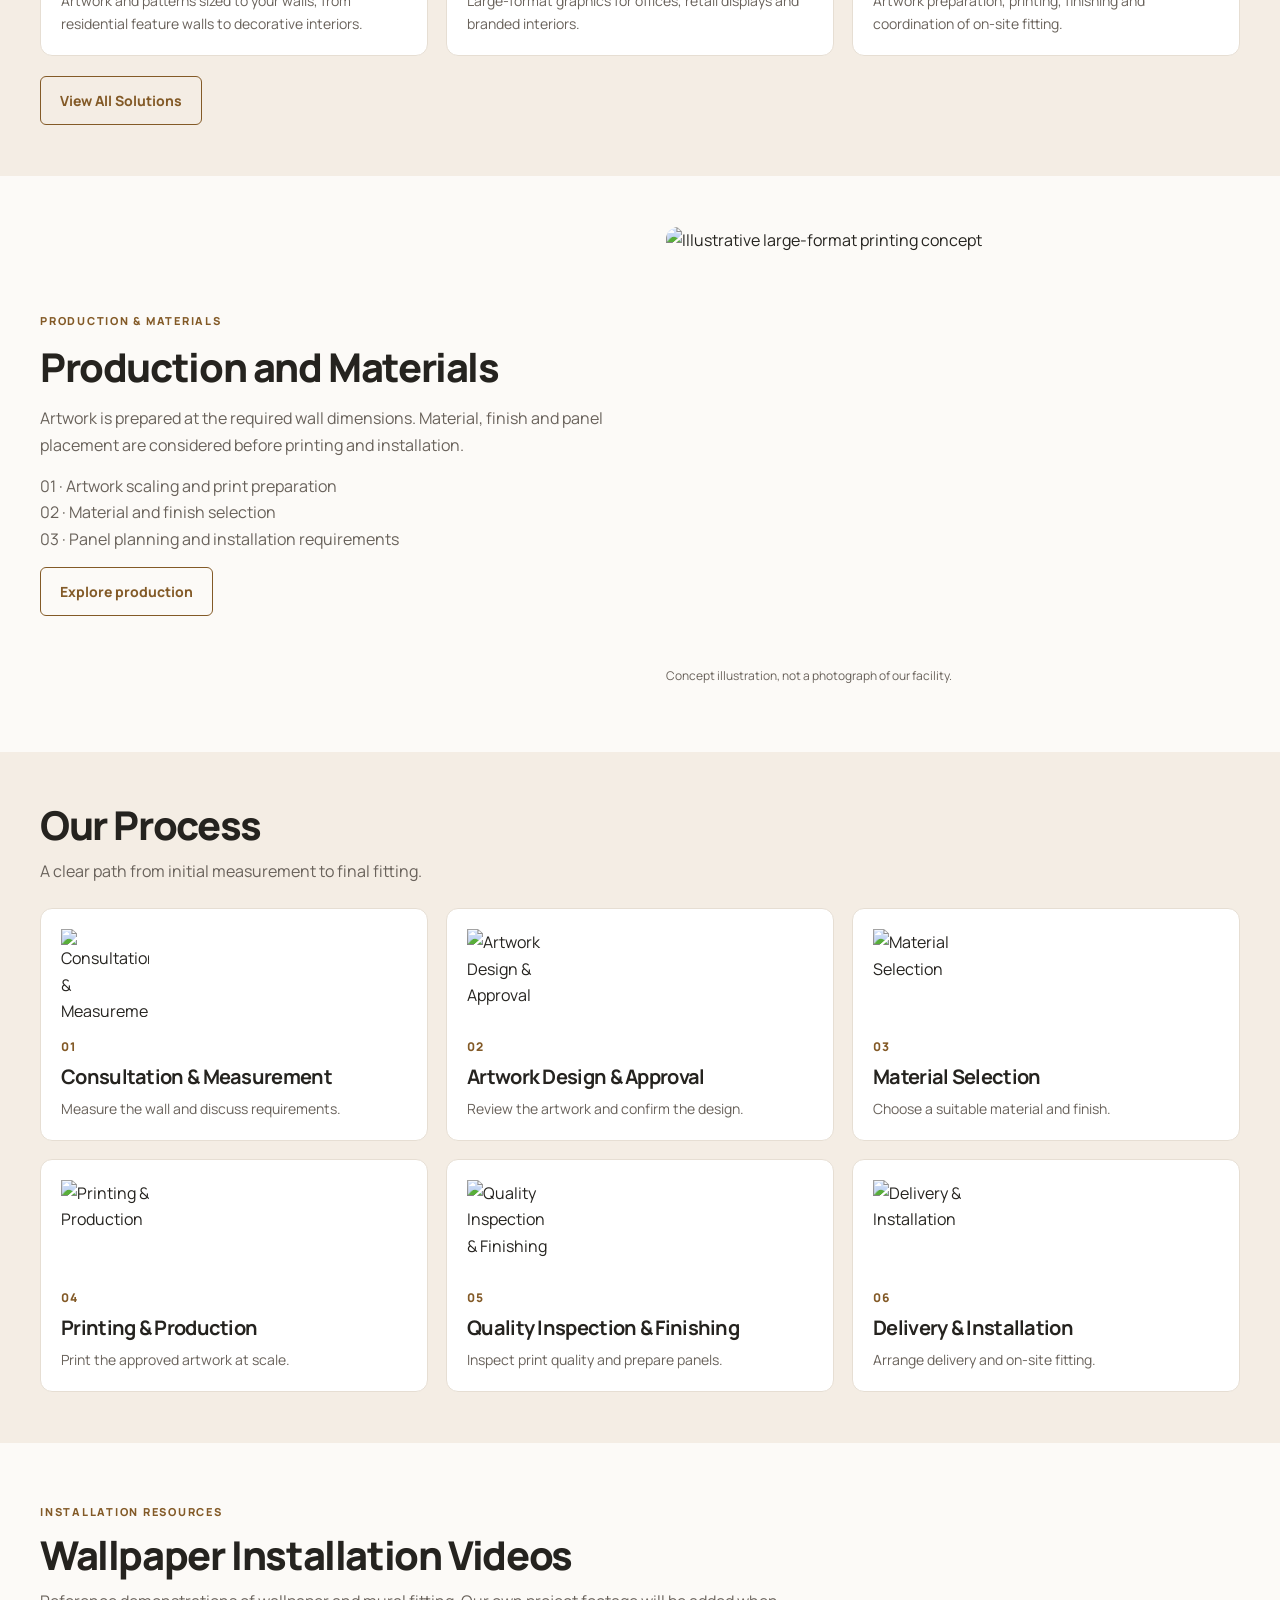
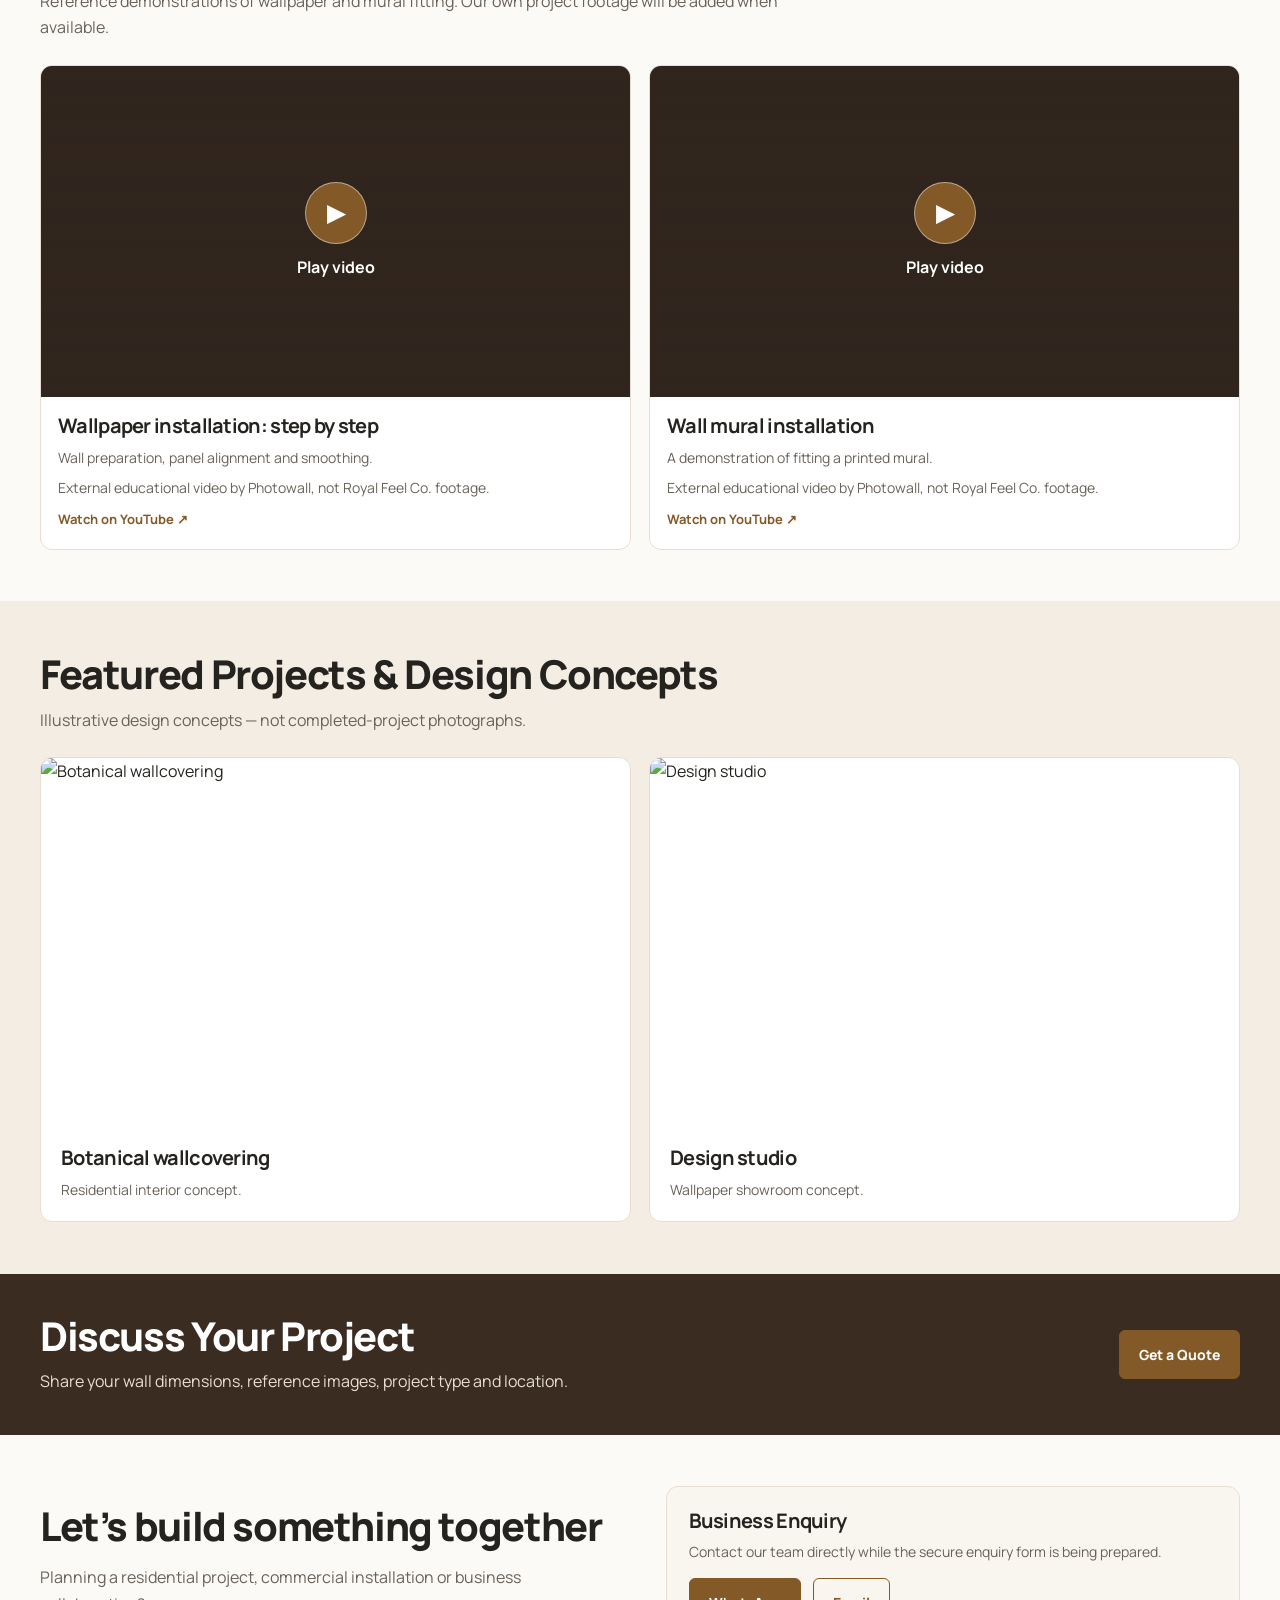
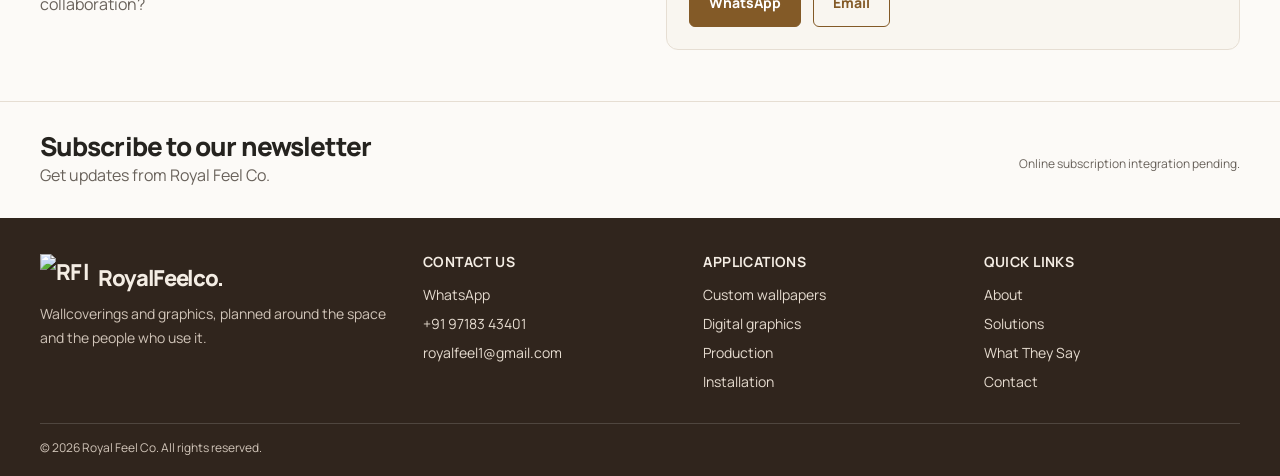
==== commit 3c5268f3: "Apply final five-page alignment and installation video update" ====
--- a/index.html
+++ b/index.html
@@ -1 +1 @@
-<!doctype html><html lang="en"><head><meta charset="utf-8"><meta name="viewport" content="width=device-width,initial-scale=1"><meta name="robots" content="noindex,nofollow"><title>Royal Feel Co. | Custom Wallcoverings &amp; Graphics</title><link rel="icon" href="https://royalfeelco.alwaysdata.net/wp-content/uploads/2026/11/royalfeelco-official-logo-256.png"><link rel="stylesheet" href="https://fonts.googleapis.com/css2?family=Manrope:wght@400;500;600;700;800&display=swap"><link rel="stylesheet" href="assets/polished.css?v=6"></head><body><header class="site-header"><div class="wrap header-inner"><a class="brand" href="index.html"><img src="https://royalfeelco.alwaysdata.net/wp-content/uploads/2026/11/royalfeelco-official-logo-256.png" alt="Royal Feel Co. RF logo" width="48" height="48">RoyalFeelco.</a><nav class="nav" id="navigation" aria-label="Main navigation"><a href="index.html" aria-current="page">Home</a><a href="about-royalfeelco.html">About</a><a href="wallcoverings-graphics-solutions.html">Solutions</a><a href="what-they-say.html">What They Say</a><a href="contact-royalfeelco.html">Contact</a></nav><a class="btn" href="contact-royalfeelco.html">Get a Quote</a><button class="menu-toggle" type="button" aria-controls="navigation" aria-expanded="false">Menu ☰</button></div></header><main><section class="hero"><div class="wrap"><div class="hero-copy"><p class="eyebrow">Custom wallcoverings &amp; graphics</p><h1>Custom Wallcoverings &amp; Large-Format Graphics</h1><p>Custom wallpapers and wall graphics developed around your space, design requirements and preferred finish.</p><div class="actions"><a class="btn" href="wallcoverings-graphics-solutions.html">Explore Solutions</a><a class="btn light" href="contact-royalfeelco.html">Get a Quote</a></div></div></div></section><section class="section " id="about"><div class="wrap"><div class="split"><div><img class="photo" src="https://royalfeelco.alwaysdata.net/wp-content/uploads/2026/11/02-about-who-we-are-design-studio.webp" alt="Illustrative wallpaper design studio concept" loading="lazy" decoding="async"><p class="note">Design concept illustration.</p></div><div><p class="eyebrow">Company profile</p><h2>About Royal Feel Co.</h2><p>Royal Feel Co. creates custom wallpapers and large-format graphics for homes, commercial interiors and branded spaces. We adapt artwork and print specifications to suit each project.</p><p>Custom artwork · Wall graphics · Print preparation</p><a class="btn outline" href="about-royalfeelco.html">Discover our company</a></div></div></div></section><section class="section alt" id="founder"><div class="wrap"><div class="split"><div class="quiet" style="display:grid;place-items:center;min-height:180px"><img src="https://royalfeelco.alwaysdata.net/wp-content/uploads/2026/11/royalfeelco-official-logo-256.png" alt="Royal Feel Co. official logo" width="140" height="140"></div><div><p class="eyebrow">Leadership</p><h2>From the Founder’s Desk</h2><p>Founder &amp; CEO</p><p class="note">Official founder profile and personal message to be supplied.</p></div></div></div></section><section class="section " id="journey"><div class="wrap"><div class="section-head"><h2>Our Journey</h2><p>Verified dates and milestones will be added when supplied.</p></div><div class="grid"><div class="quiet"><h3>Company establishment</h3><p>Date pending</p></div><div class="quiet"><h3>Service development</h3><p>Date pending</p></div><div class="quiet"><h3>Business expansion</h3><p>Date pending</p></div></div><div style="margin-top:28px"><div class="section-head"><h2>Our Work in Numbers</h2></div><div class="grid"><div class="quiet"><h3>—</h3><p>Completed projects</p></div><div class="quiet"><h3>—</h3><p>Square feet printed</p></div><div class="quiet"><h3>—</h3><p>Cities served</p></div></div></div></div></section><section class="section alt" id="clients"><div class="wrap"><div class="section-head"><p class="eyebrow">Clients &amp; collaborations</p><h2>Trusted Clients</h2><p>Approved client logos are pending.</p></div><div class="marquee"><div class="track"><div class="logo-slot"><img class="" src="https://royalfeelco.alwaysdata.net/wp-content/uploads/2026/11/royalfeelco-client-logo-placeholder-01-150x72.png" alt="Client logo 1 placeholder" loading="lazy" decoding="async"></div><div class="logo-slot"><img class="" src="https://royalfeelco.alwaysdata.net/wp-content/uploads/2026/11/royalfeelco-client-logo-placeholder-02-150x72.png" alt="Client logo 2 placeholder" loading="lazy" decoding="async"></div><div class="logo-slot"><img class="" src="https://royalfeelco.alwaysdata.net/wp-content/uploads/2026/11/royalfeelco-client-logo-placeholder-03-150x72.png" alt="Client logo 3 placeholder" loading="lazy" decoding="async"></div><div class="logo-slot"><img class="" src="https://royalfeelco.alwaysdata.net/wp-content/uploads/2026/11/royalfeelco-client-logo-placeholder-04-150x72.png" alt="Client logo 4 placeholder" loading="lazy" decoding="async"></div><div class="logo-slot"><img class="" src="https://royalfeelco.alwaysdata.net/wp-content/uploads/2026/11/royalfeelco-client-logo-placeholder-05-150x72.png" alt="Client logo 5 placeholder" loading="lazy" decoding="async"></div><div class="logo-slot"><img class="" src="https://royalfeelco.alwaysdata.net/wp-content/uploads/2026/11/royalfeelco-client-logo-placeholder-06-150x72.png" alt="Client logo 6 placeholder" loading="lazy" decoding="async"></div><div style="display:contents" aria-hidden="true"><div class="logo-slot"><img class="" src="https://royalfeelco.alwaysdata.net/wp-content/uploads/2026/11/royalfeelco-client-logo-placeholder-01-150x72.png" alt="Client logo 1 placeholder" loading="lazy" decoding="async"></div><div class="logo-slot"><img class="" src="https://royalfeelco.alwaysdata.net/wp-content/uploads/2026/11/royalfeelco-client-logo-placeholder-02-150x72.png" alt="Client logo 2 placeholder" loading="lazy" decoding="async"></div><div class="logo-slot"><img class="" src="https://royalfeelco.alwaysdata.net/wp-content/uploads/2026/11/royalfeelco-client-logo-placeholder-03-150x72.png" alt="Client logo 3 placeholder" loading="lazy" decoding="async"></div><div class="logo-slot"><img class="" src="https://royalfeelco.alwaysdata.net/wp-content/uploads/2026/11/royalfeelco-client-logo-placeholder-04-150x72.png" alt="Client logo 4 placeholder" loading="lazy" decoding="async"></div><div class="logo-slot"><img class="" src="https://royalfeelco.alwaysdata.net/wp-content/uploads/2026/11/royalfeelco-client-logo-placeholder-05-150x72.png" alt="Client logo 5 placeholder" loading="lazy" decoding="async"></div><div class="logo-slot"><img class="" src="https://royalfeelco.alwaysdata.net/wp-content/uploads/2026/11/royalfeelco-client-logo-placeholder-06-150x72.png" alt="Client logo 6 placeholder" loading="lazy" decoding="async"></div></div></div></div><div class="marquee"><div class="track reverse"><div class="logo-slot"><img class="" src="https://royalfeelco.alwaysdata.net/wp-content/uploads/2026/11/royalfeelco-client-logo-placeholder-07-150x78.png" alt="Client logo 7 placeholder" loading="lazy" decoding="async"></div><div class="logo-slot"><img class="" src="https://royalfeelco.alwaysdata.net/wp-content/uploads/2026/11/royalfeelco-client-logo-placeholder-08-150x78.png" alt="Client logo 8 placeholder" loading="lazy" decoding="async"></div><div class="logo-slot"><img class="" src="https://royalfeelco.alwaysdata.net/wp-content/uploads/2026/11/royalfeelco-client-logo-placeholder-09-150x78.png" alt="Client logo 9 placeholder" loading="lazy" decoding="async"></div><div class="logo-slot"><img class="" src="https://royalfeelco.alwaysdata.net/wp-content/uploads/2026/11/royalfeelco-client-logo-placeholder-10-150x78.png" alt="Client logo 10 placeholder" loading="lazy" decoding="async"></div><div class="logo-slot"><img class="" src="https://royalfeelco.alwaysdata.net/wp-content/uploads/2026/11/royalfeelco-client-logo-placeholder-11-150x78.png" alt="Client logo 11 placeholder" loading="lazy" decoding="async"></div><div class="logo-slot"><img class="" src="https://royalfeelco.alwaysdata.net/wp-content/uploads/2026/11/royalfeelco-client-logo-placeholder-12-150x78.png" alt="Client logo 12 placeholder" loading="lazy" decoding="async"></div><div style="display:contents" aria-hidden="true"><div class="logo-slot"><img class="" src="https://royalfeelco.alwaysdata.net/wp-content/uploads/2026/11/royalfeelco-client-logo-placeholder-07-150x78.png" alt="Client logo 7 placeholder" loading="lazy" decoding="async"></div><div class="logo-slot"><img class="" src="https://royalfeelco.alwaysdata.net/wp-content/uploads/2026/11/royalfeelco-client-logo-placeholder-08-150x78.png" alt="Client logo 8 placeholder" loading="lazy" decoding="async"></div><div class="logo-slot"><img class="" src="https://royalfeelco.alwaysdata.net/wp-content/uploads/2026/11/royalfeelco-client-logo-placeholder-09-150x78.png" alt="Client logo 9 placeholder" loading="lazy" decoding="async"></div><div class="logo-slot"><img class="" src="https://royalfeelco.alwaysdata.net/wp-content/uploads/2026/11/royalfeelco-client-logo-placeholder-10-150x78.png" alt="Client logo 10 placeholder" loading="lazy" decoding="async"></div><div class="logo-slot"><img class="" src="https://royalfeelco.alwaysdata.net/wp-content/uploads/2026/11/royalfeelco-client-logo-placeholder-11-150x78.png" alt="Client logo 11 placeholder" loading="lazy" decoding="async"></div><div class="logo-slot"><img class="" src="https://royalfeelco.alwaysdata.net/wp-content/uploads/2026/11/royalfeelco-client-logo-placeholder-12-150x78.png" alt="Client logo 12 placeholder" loading="lazy" decoding="async"></div></div></div></div><p class="note">No client endorsements are claimed until permission is confirmed.</p></div></section><section class="section " id="why"><div class="wrap"><div class="section-head"><h2>Why Royal Feel Co.</h2></div><div class="grid"><article class="card icon"><img class="" src="https://royalfeelco.alwaysdata.net/wp-content/uploads/2026/11/rf-artwork-design-300x300.webp" alt="Custom Design" loading="lazy" decoding="async"><div class="card-body"><h3>Custom Design</h3><p>Artwork tailored to your space.</p></div></article><article class="card icon"><img class="" src="https://royalfeelco.alwaysdata.net/wp-content/uploads/2026/11/rf-printing-300x300.webp" alt="Print &amp; Finish" loading="lazy" decoding="async"><div class="card-body"><h3>Print &amp; Finish</h3><p>Print preparation and material selection.</p></div></article><article class="card icon"><img class="" src="https://royalfeelco.alwaysdata.net/wp-content/uploads/2026/11/rf-installation-300x300.webp" alt="End-to-End Execution" loading="lazy" decoding="async"><div class="card-body"><h3>End-to-End Execution</h3><p>From measurements to final fitting.</p></div></article></div></div></section><section class="section alt" id="solutions"><div class="wrap"><div class="section-head"><h2>Our Solutions</h2><p>Design concepts for residential and commercial applications.</p></div><div class="grid"><article class="card"><img class="" src="https://royalfeelco.alwaysdata.net/wp-content/uploads/2026/11/03-solutions-custom-wallpapers-bedroom.webp" alt="Custom Wallpapers" loading="lazy" decoding="async"><div class="card-body"><h3>Custom Wallpapers</h3><p>Artwork and patterns sized to your walls, from residential feature walls to decorative interiors.</p></div></article><article class="card"><img class="" src="https://royalfeelco.alwaysdata.net/wp-content/uploads/2026/11/04-solutions-digital-graphics-office.webp" alt="Digital Wall Graphics" loading="lazy" decoding="async"><div class="card-body"><h3>Digital Wall Graphics</h3><p>Large-format graphics for offices, retail displays and branded interiors.</p></div></article><article class="card"><img class="" src="https://royalfeelco.alwaysdata.net/wp-content/uploads/2026/11/05-solutions-physical-installation-team.webp" alt="Printed Graphics &amp; Installation" loading="lazy" decoding="async"><div class="card-body"><h3>Printed Graphics &amp; Installation</h3><p>Artwork preparation, printing, finishing and coordination of on-site fitting.</p></div></article></div><div style="margin-top:20px"><a class="btn outline" href="wallcoverings-graphics-solutions.html">View All Solutions</a></div></div></section><section class="section " id="production"><div class="wrap"><div class="split"><div><p class="eyebrow">Production &amp; materials</p><h2>Production and Materials</h2><p>Artwork is prepared at the required wall dimensions. Material, finish and panel placement are considered before printing and installation.</p><p>01 · Artwork scaling and print preparation<br>02 · Material and finish selection<br>03 · Panel planning and installation requirements</p><a class="btn outline" href="index.html#production">Explore production</a></div><div><img class="photo" src="https://royalfeelco.alwaysdata.net/wp-content/uploads/2026/11/06-manufacturing-large-format-printing-1.webp" alt="Illustrative large-format printing concept" loading="lazy" decoding="async"><p class="note">Concept illustration, not a photograph of our facility.</p></div></div></div></section><section class="section alt" id="process"><div class="wrap"><div class="section-head"><h2>Our Process</h2><p>A clear path from initial measurement to final fitting.</p></div><div class="grid"><article class="card icon"><img class="" src="https://royalfeelco.alwaysdata.net/wp-content/uploads/2026/11/royal-feel-consultation-300x300.webp" alt="Consultation &amp; Measurement" loading="lazy" decoding="async"><div class="card-body"><span class="step-number">01</span><h3>Consultation &amp; Measurement</h3><p>Measure the wall and discuss requirements.</p></div></article><article class="card icon"><img class="" src="https://royalfeelco.alwaysdata.net/wp-content/uploads/2026/11/rf-artwork-design-300x300.webp" alt="Artwork Design &amp; Approval" loading="lazy" decoding="async"><div class="card-body"><span class="step-number">02</span><h3>Artwork Design &amp; Approval</h3><p>Review the artwork and confirm the design.</p></div></article><article class="card icon"><img class="" src="https://royalfeelco.alwaysdata.net/wp-content/uploads/2026/11/rf-material-samples-illustration.png" alt="Material Selection" loading="lazy" decoding="async"><div class="card-body"><span class="step-number">03</span><h3>Material Selection</h3><p>Choose a suitable material and finish.</p></div></article><article class="card icon"><img class="" src="https://royalfeelco.alwaysdata.net/wp-content/uploads/2026/11/rf-printing-300x300.webp" alt="Printing &amp; Production" loading="lazy" decoding="async"><div class="card-body"><span class="step-number">04</span><h3>Printing &amp; Production</h3><p>Print the approved artwork at scale.</p></div></article><article class="card icon"><img class="" src="https://royalfeelco.alwaysdata.net/wp-content/uploads/2026/11/rf-quality-300x300.webp" alt="Quality Inspection &amp; Finishing" loading="lazy" decoding="async"><div class="card-body"><span class="step-number">05</span><h3>Quality Inspection &amp; Finishing</h3><p>Inspect print quality and prepare panels.</p></div></article><article class="card icon"><img class="" src="https://royalfeelco.alwaysdata.net/wp-content/uploads/2026/11/rf-installation-300x300.webp" alt="Delivery &amp; Installation" loading="lazy" decoding="async"><div class="card-body"><span class="step-number">06</span><h3>Delivery &amp; Installation</h3><p>Arrange delivery and on-site fitting.</p></div></article></div></div></section><section class="section " id="installation"><div class="wrap"><div class="section-head"><h2>Installation Videos</h2><p>Approved footage will be featured here.</p></div><div class="grid two"><div class="quiet"><h3>Installation Walkthrough</h3><p>Video pending approval.</p></div><div class="quiet"><h3>Finishing &amp; Final Reveal</h3><p>Video pending approval.</p></div></div></div></section><section class="section alt" id="projects"><div class="wrap"><div class="section-head"><h2>Featured Projects &amp; Design Concepts</h2><p>Illustrative design concepts — not completed-project photographs.</p></div><div class="grid two"><article class="card"><img class="" src="https://royalfeelco.alwaysdata.net/wp-content/uploads/2026/11/03-solutions-custom-wallpapers-bedroom.webp" alt="Botanical wallcovering" loading="lazy" decoding="async"><div class="card-body"><h3>Botanical wallcovering</h3><p>Residential interior concept.</p></div></article><article class="card"><img class="" src="https://royalfeelco.alwaysdata.net/wp-content/uploads/2026/11/02-about-who-we-are-design-studio.webp" alt="Design studio" loading="lazy" decoding="async"><div class="card-body"><h3>Design studio</h3><p>Wallpaper showroom concept.</p></div></article></div></div></section><section class="section " id="work-in-motion"><div class="wrap"><div class="section-head"><h2>Work in Motion</h2></div><div class="grid two"><div class="quiet"><h3>Installation walkthrough</h3><p>Video pending.</p></div><div class="quiet"><h3>Finishing &amp; final reveal</h3><p>Video pending.</p></div></div><div style="margin-top:16px"><a class="btn outline" href="wallcoverings-graphics-solutions.html">Explore Solutions</a></div></div></section><section class="cta"><div class="wrap"><div><h2>Discuss Your Project</h2><p>Share your wall dimensions, reference images, project type and location.</p></div><a class="btn" href="contact-royalfeelco.html">Get a Quote</a></div></section><section class="section " id="enquiry"><div class="wrap"><div class="split"><div><h2>Let’s build something together</h2><p>Planning a residential project, commercial installation or business collaboration?</p></div><div class="quiet"><h3>Business Enquiry</h3><p>Contact our team directly while the secure enquiry form is being prepared.</p><div class="actions" style="margin-top:12px"><a class="btn" href="https://wa.me/919718343401">WhatsApp</a><a class="btn outline" href="mailto:royalfeel1@gmail.com">Email</a></div></div></div></div></section><section class="newsletter"><div class="wrap"><div><h2>Subscribe to our newsletter</h2><p>Get updates from Royal Feel Co.</p></div><p class="note">Online subscription integration pending.</p></div></section></main><footer class="site-footer"><div class="wrap"><div class="footer-grid"><div><a class="brand" href="index.html"><img src="https://royalfeelco.alwaysdata.net/wp-content/uploads/2026/11/royalfeelco-official-logo-256.png" alt="RF logo" width="48" height="48">RoyalFeelco.</a><p>Wallcoverings and graphics, planned around the space and the people who use it.</p></div><div><h3>Contact us</h3><a class="" href="https://wa.me/919718343401">WhatsApp</a><a class="" href="tel:+919718343401">+91 97183 43401</a><a class="" href="mailto:royalfeel1@gmail.com">royalfeel1@gmail.com</a></div><div><h3>Applications</h3><a class="" href="wallcoverings-graphics-solutions.html">Custom wallpapers</a><a class="" href="wallcoverings-graphics-solutions.html">Digital graphics</a><a class="" href="index.html#production">Production</a><a class="" href="index.html#process">Installation</a></div><div><h3>Quick links</h3><a href="about-royalfeelco.html">About</a><a href="wallcoverings-graphics-solutions.html">Solutions</a><a href="what-they-say.html">What They Say</a><a href="contact-royalfeelco.html">Contact</a></div></div><div class="copyright">© 2026 Royal Feel Co. All rights reserved.</div></div></footer><details class="float"><summary aria-label="Contact options">✦</summary><div class="float-links"><a class="" href="https://wa.me/919718343401">WA</a><a class="" href="tel:+919718343401">☎</a><a class="" href="mailto:royalfeel1@gmail.com">✉</a></div></details><script src="assets/polished.js?v=6" defer></script></body></html>+<!doctype html><html lang="en"><head><meta charset="utf-8"><meta name="viewport" content="width=device-width,initial-scale=1"><meta name="robots" content="noindex,nofollow"><title>Royal Feel Co. | Custom Wallcoverings &amp; Graphics</title><link rel="icon" href="https://royalfeelco.alwaysdata.net/wp-content/uploads/2026/11/royalfeelco-official-logo-256.png"><link rel="stylesheet" href="https://fonts.googleapis.com/css2?family=Manrope:wght@400;500;600;700;800&display=swap"><link rel="stylesheet" href="assets/site-v7.css"></head><body><header class="site-header"><div class="wrap header-inner"><a class="brand" href="index.html"><img src="https://royalfeelco.alwaysdata.net/wp-content/uploads/2026/11/royalfeelco-official-logo-256.png" alt="Royal Feel Co. RF logo" width="48" height="48">RoyalFeelco.</a><nav class="nav" id="navigation" aria-label="Main navigation"><a href="index.html" aria-current="page">Home</a><a href="about-royalfeelco.html">About</a><a href="wallcoverings-graphics-solutions.html">Solutions</a><a href="what-they-say.html">What They Say</a><a href="contact-royalfeelco.html">Contact</a></nav><a class="btn" href="contact-royalfeelco.html">Get a Quote</a><button class="menu-toggle" type="button" aria-controls="navigation" aria-expanded="false">Menu ☰</button></div></header><main><section class="hero"><div class="wrap"><div class="hero-copy"><p class="eyebrow">Custom wallcoverings &amp; graphics</p><h1>Custom Wallcoverings &amp; Large-Format Graphics</h1><p>Custom wallpapers and wall graphics developed around your space, design requirements and preferred finish.</p><div class="actions"><a class="btn" href="wallcoverings-graphics-solutions.html">Explore Solutions</a><a class="btn light" href="contact-royalfeelco.html">Get a Quote</a></div></div></div></section><section class="section " id="about"><div class="wrap"><div class="split"><div><img class="photo" src="https://royalfeelco.alwaysdata.net/wp-content/uploads/2026/11/02-about-who-we-are-design-studio.webp" alt="Illustrative wallpaper design studio concept" loading="lazy" decoding="async"><p class="note">Design concept illustration.</p></div><div><p class="eyebrow">Company profile</p><h2>About Royal Feel Co.</h2><p>Royal Feel Co. creates custom wallpapers and large-format graphics for homes, commercial interiors and branded spaces. We adapt artwork and print specifications to suit each project.</p><p>Custom artwork · Wall graphics · Print preparation</p><a class="btn outline" href="about-royalfeelco.html">Discover our company</a></div></div></div></section><section class="section alt" id="founder"><div class="wrap"><div class="split"><div class="quiet" style="display:grid;place-items:center;min-height:180px"><img src="https://royalfeelco.alwaysdata.net/wp-content/uploads/2026/11/royalfeelco-official-logo-256.png" alt="Royal Feel Co. official logo" width="140" height="140"></div><div><p class="eyebrow">Leadership</p><h2>From the Founder’s Desk</h2><p>Founder &amp; CEO</p><p class="note">Official founder profile and personal message to be supplied.</p></div></div></div></section><section class="section " id="journey"><div class="wrap"><div class="section-head"><h2>Our Journey</h2><p>Verified dates and milestones will be added when supplied.</p></div><div class="grid"><div class="quiet"><h3>Company establishment</h3><p>Date pending</p></div><div class="quiet"><h3>Service development</h3><p>Date pending</p></div><div class="quiet"><h3>Business expansion</h3><p>Date pending</p></div></div><div style="margin-top:28px"><div class="section-head"><h2>Our Work in Numbers</h2></div><div class="grid"><div class="quiet"><h3>—</h3><p>Completed projects</p></div><div class="quiet"><h3>—</h3><p>Square feet printed</p></div><div class="quiet"><h3>—</h3><p>Cities served</p></div></div></div></div></section><section class="section alt" id="clients"><div class="wrap"><div class="section-head"><p class="eyebrow">Clients &amp; collaborations</p><h2>Trusted Clients</h2><p>Approved client logos are pending.</p></div><div class="marquee"><div class="track"><div class="logo-slot"><img class="" src="https://royalfeelco.alwaysdata.net/wp-content/uploads/2026/11/royalfeelco-client-logo-placeholder-01-150x72.png" alt="Client logo 1 placeholder" loading="lazy" decoding="async"></div><div class="logo-slot"><img class="" src="https://royalfeelco.alwaysdata.net/wp-content/uploads/2026/11/royalfeelco-client-logo-placeholder-02-150x72.png" alt="Client logo 2 placeholder" loading="lazy" decoding="async"></div><div class="logo-slot"><img class="" src="https://royalfeelco.alwaysdata.net/wp-content/uploads/2026/11/royalfeelco-client-logo-placeholder-03-150x72.png" alt="Client logo 3 placeholder" loading="lazy" decoding="async"></div><div class="logo-slot"><img class="" src="https://royalfeelco.alwaysdata.net/wp-content/uploads/2026/11/royalfeelco-client-logo-placeholder-04-150x72.png" alt="Client logo 4 placeholder" loading="lazy" decoding="async"></div><div class="logo-slot"><img class="" src="https://royalfeelco.alwaysdata.net/wp-content/uploads/2026/11/royalfeelco-client-logo-placeholder-05-150x72.png" alt="Client logo 5 placeholder" loading="lazy" decoding="async"></div><div class="logo-slot"><img class="" src="https://royalfeelco.alwaysdata.net/wp-content/uploads/2026/11/royalfeelco-client-logo-placeholder-06-150x72.png" alt="Client logo 6 placeholder" loading="lazy" decoding="async"></div><div style="display:contents" aria-hidden="true"><div class="logo-slot"><img class="" src="https://royalfeelco.alwaysdata.net/wp-content/uploads/2026/11/royalfeelco-client-logo-placeholder-01-150x72.png" alt="Client logo 1 placeholder" loading="lazy" decoding="async"></div><div class="logo-slot"><img class="" src="https://royalfeelco.alwaysdata.net/wp-content/uploads/2026/11/royalfeelco-client-logo-placeholder-02-150x72.png" alt="Client logo 2 placeholder" loading="lazy" decoding="async"></div><div class="logo-slot"><img class="" src="https://royalfeelco.alwaysdata.net/wp-content/uploads/2026/11/royalfeelco-client-logo-placeholder-03-150x72.png" alt="Client logo 3 placeholder" loading="lazy" decoding="async"></div><div class="logo-slot"><img class="" src="https://royalfeelco.alwaysdata.net/wp-content/uploads/2026/11/royalfeelco-client-logo-placeholder-04-150x72.png" alt="Client logo 4 placeholder" loading="lazy" decoding="async"></div><div class="logo-slot"><img class="" src="https://royalfeelco.alwaysdata.net/wp-content/uploads/2026/11/royalfeelco-client-logo-placeholder-05-150x72.png" alt="Client logo 5 placeholder" loading="lazy" decoding="async"></div><div class="logo-slot"><img class="" src="https://royalfeelco.alwaysdata.net/wp-content/uploads/2026/11/royalfeelco-client-logo-placeholder-06-150x72.png" alt="Client logo 6 placeholder" loading="lazy" decoding="async"></div></div></div></div><div class="marquee"><div class="track reverse"><div class="logo-slot"><img class="" src="https://royalfeelco.alwaysdata.net/wp-content/uploads/2026/11/royalfeelco-client-logo-placeholder-07-150x78.png" alt="Client logo 7 placeholder" loading="lazy" decoding="async"></div><div class="logo-slot"><img class="" src="https://royalfeelco.alwaysdata.net/wp-content/uploads/2026/11/royalfeelco-client-logo-placeholder-08-150x78.png" alt="Client logo 8 placeholder" loading="lazy" decoding="async"></div><div class="logo-slot"><img class="" src="https://royalfeelco.alwaysdata.net/wp-content/uploads/2026/11/royalfeelco-client-logo-placeholder-09-150x78.png" alt="Client logo 9 placeholder" loading="lazy" decoding="async"></div><div class="logo-slot"><img class="" src="https://royalfeelco.alwaysdata.net/wp-content/uploads/2026/11/royalfeelco-client-logo-placeholder-10-150x78.png" alt="Client logo 10 placeholder" loading="lazy" decoding="async"></div><div class="logo-slot"><img class="" src="https://royalfeelco.alwaysdata.net/wp-content/uploads/2026/11/royalfeelco-client-logo-placeholder-11-150x78.png" alt="Client logo 11 placeholder" loading="lazy" decoding="async"></div><div class="logo-slot"><img class="" src="https://royalfeelco.alwaysdata.net/wp-content/uploads/2026/11/royalfeelco-client-logo-placeholder-12-150x78.png" alt="Client logo 12 placeholder" loading="lazy" decoding="async"></div><div style="display:contents" aria-hidden="true"><div class="logo-slot"><img class="" src="https://royalfeelco.alwaysdata.net/wp-content/uploads/2026/11/royalfeelco-client-logo-placeholder-07-150x78.png" alt="Client logo 7 placeholder" loading="lazy" decoding="async"></div><div class="logo-slot"><img class="" src="https://royalfeelco.alwaysdata.net/wp-content/uploads/2026/11/royalfeelco-client-logo-placeholder-08-150x78.png" alt="Client logo 8 placeholder" loading="lazy" decoding="async"></div><div class="logo-slot"><img class="" src="https://royalfeelco.alwaysdata.net/wp-content/uploads/2026/11/royalfeelco-client-logo-placeholder-09-150x78.png" alt="Client logo 9 placeholder" loading="lazy" decoding="async"></div><div class="logo-slot"><img class="" src="https://royalfeelco.alwaysdata.net/wp-content/uploads/2026/11/royalfeelco-client-logo-placeholder-10-150x78.png" alt="Client logo 10 placeholder" loading="lazy" decoding="async"></div><div class="logo-slot"><img class="" src="https://royalfeelco.alwaysdata.net/wp-content/uploads/2026/11/royalfeelco-client-logo-placeholder-11-150x78.png" alt="Client logo 11 placeholder" loading="lazy" decoding="async"></div><div class="logo-slot"><img class="" src="https://royalfeelco.alwaysdata.net/wp-content/uploads/2026/11/royalfeelco-client-logo-placeholder-12-150x78.png" alt="Client logo 12 placeholder" loading="lazy" decoding="async"></div></div></div></div><p class="note">No client endorsements are claimed until permission is confirmed.</p></div></section><section class="section " id="why"><div class="wrap"><div class="section-head"><h2>Why Royal Feel Co.</h2></div><div class="grid"><article class="card icon"><img class="" src="https://royalfeelco.alwaysdata.net/wp-content/uploads/2026/11/rf-artwork-design-300x300.webp" alt="Custom Design" loading="lazy" decoding="async"><div class="card-body"><h3>Custom Design</h3><p>Artwork tailored to your space.</p></div></article><article class="card icon"><img class="" src="https://royalfeelco.alwaysdata.net/wp-content/uploads/2026/11/rf-printing-300x300.webp" alt="Print &amp; Finish" loading="lazy" decoding="async"><div class="card-body"><h3>Print &amp; Finish</h3><p>Print preparation and material selection.</p></div></article><article class="card icon"><img class="" src="https://royalfeelco.alwaysdata.net/wp-content/uploads/2026/11/rf-installation-300x300.webp" alt="End-to-End Execution" loading="lazy" decoding="async"><div class="card-body"><h3>End-to-End Execution</h3><p>From measurements to final fitting.</p></div></article></div></div></section><section class="section alt" id="solutions"><div class="wrap"><div class="section-head"><h2>Our Solutions</h2><p>Design concepts for residential and commercial applications.</p></div><div class="grid"><article class="card"><img class="" src="https://royalfeelco.alwaysdata.net/wp-content/uploads/2026/11/03-solutions-custom-wallpapers-bedroom.webp" alt="Custom Wallpapers" loading="lazy" decoding="async"><div class="card-body"><h3>Custom Wallpapers</h3><p>Artwork and patterns sized to your walls, from residential feature walls to decorative interiors.</p></div></article><article class="card"><img class="" src="https://royalfeelco.alwaysdata.net/wp-content/uploads/2026/11/04-solutions-digital-graphics-office.webp" alt="Digital Wall Graphics" loading="lazy" decoding="async"><div class="card-body"><h3>Digital Wall Graphics</h3><p>Large-format graphics for offices, retail displays and branded interiors.</p></div></article><article class="card"><img class="" src="https://royalfeelco.alwaysdata.net/wp-content/uploads/2026/11/05-solutions-physical-installation-team.webp" alt="Printed Graphics &amp; Installation" loading="lazy" decoding="async"><div class="card-body"><h3>Printed Graphics &amp; Installation</h3><p>Artwork preparation, printing, finishing and coordination of on-site fitting.</p></div></article></div><div style="margin-top:20px"><a class="btn outline" href="wallcoverings-graphics-solutions.html">View All Solutions</a></div></div></section><section class="section " id="production"><div class="wrap"><div class="split"><div><p class="eyebrow">Production &amp; materials</p><h2>Production and Materials</h2><p>Artwork is prepared at the required wall dimensions. Material, finish and panel placement are considered before printing and installation.</p><p>01 · Artwork scaling and print preparation<br>02 · Material and finish selection<br>03 · Panel planning and installation requirements</p><a class="btn outline" href="index.html#production">Explore production</a></div><div><img class="photo" src="https://royalfeelco.alwaysdata.net/wp-content/uploads/2026/11/06-manufacturing-large-format-printing-1.webp" alt="Illustrative large-format printing concept" loading="lazy" decoding="async"><p class="note">Concept illustration, not a photograph of our facility.</p></div></div></div></section><section class="section alt" id="process"><div class="wrap"><div class="section-head"><h2>Our Process</h2><p>A clear path from initial measurement to final fitting.</p></div><div class="grid"><article class="card icon"><img class="" src="https://royalfeelco.alwaysdata.net/wp-content/uploads/2026/11/royal-feel-consultation-300x300.webp" alt="Consultation &amp; Measurement" loading="lazy" decoding="async"><div class="card-body"><span class="step-number">01</span><h3>Consultation &amp; Measurement</h3><p>Measure the wall and discuss requirements.</p></div></article><article class="card icon"><img class="" src="https://royalfeelco.alwaysdata.net/wp-content/uploads/2026/11/rf-artwork-design-300x300.webp" alt="Artwork Design &amp; Approval" loading="lazy" decoding="async"><div class="card-body"><span class="step-number">02</span><h3>Artwork Design &amp; Approval</h3><p>Review the artwork and confirm the design.</p></div></article><article class="card icon"><img class="" src="https://royalfeelco.alwaysdata.net/wp-content/uploads/2026/11/rf-material-samples-illustration.png" alt="Material Selection" loading="lazy" decoding="async"><div class="card-body"><span class="step-number">03</span><h3>Material Selection</h3><p>Choose a suitable material and finish.</p></div></article><article class="card icon"><img class="" src="https://royalfeelco.alwaysdata.net/wp-content/uploads/2026/11/rf-printing-300x300.webp" alt="Printing &amp; Production" loading="lazy" decoding="async"><div class="card-body"><span class="step-number">04</span><h3>Printing &amp; Production</h3><p>Print the approved artwork at scale.</p></div></article><article class="card icon"><img class="" src="https://royalfeelco.alwaysdata.net/wp-content/uploads/2026/11/rf-quality-300x300.webp" alt="Quality Inspection &amp; Finishing" loading="lazy" decoding="async"><div class="card-body"><span class="step-number">05</span><h3>Quality Inspection &amp; Finishing</h3><p>Inspect print quality and prepare panels.</p></div></article><article class="card icon"><img class="" src="https://royalfeelco.alwaysdata.net/wp-content/uploads/2026/11/rf-installation-300x300.webp" alt="Delivery &amp; Installation" loading="lazy" decoding="async"><div class="card-body"><span class="step-number">06</span><h3>Delivery &amp; Installation</h3><p>Arrange delivery and on-site fitting.</p></div></article></div></div></section><section class="section" id="installation"><div class="wrap"><div class="section-head"><p class="eyebrow">Installation resources</p><h2>Wallpaper Installation Videos</h2><p>Reference demonstrations of wallpaper and mural fitting. Our own project footage will be added when available.</p></div><div class="grid two"><article class="card video-card"><div class="video-frame"><button type="button" class="video-play" data-video="pp3cFlzLPiU" data-title="Wallpaper installation: step by step" aria-label="Play Wallpaper installation: step by step" style="background:linear-gradient(#30251d55,#30251d99),url('https://i.ytimg.com/vi/pp3cFlzLPiU/hqdefault.jpg') center/cover"><span><b aria-hidden="true">▶</b>Play video</span></button></div><div class="card-body"><h3>Wallpaper installation: step by step</h3><p>Wall preparation, panel alignment and smoothing.</p><p class="note">External educational video by Photowall, not Royal Feel Co. footage.</p><a href="https://www.youtube.com/watch?v=pp3cFlzLPiU" target="_blank" rel="noopener noreferrer">Watch on YouTube ↗</a></div></article><article class="card video-card"><div class="video-frame"><button type="button" class="video-play" data-video="xu9L1UbzeXM" data-title="Wall mural installation" aria-label="Play Wall mural installation" style="background:linear-gradient(#30251d55,#30251d99),url('https://i.ytimg.com/vi/xu9L1UbzeXM/hqdefault.jpg') center/cover"><span><b aria-hidden="true">▶</b>Play video</span></button></div><div class="card-body"><h3>Wall mural installation</h3><p>A demonstration of fitting a printed mural.</p><p class="note">External educational video by Photowall, not Royal Feel Co. footage.</p><a href="https://www.youtube.com/watch?v=xu9L1UbzeXM" target="_blank" rel="noopener noreferrer">Watch on YouTube ↗</a></div></article></div></div></section><section class="section alt" id="projects"><div class="wrap"><div class="section-head"><h2>Featured Projects &amp; Design Concepts</h2><p>Illustrative design concepts — not completed-project photographs.</p></div><div class="grid two"><article class="card"><img class="" src="https://royalfeelco.alwaysdata.net/wp-content/uploads/2026/11/03-solutions-custom-wallpapers-bedroom.webp" alt="Botanical wallcovering" loading="lazy" decoding="async"><div class="card-body"><h3>Botanical wallcovering</h3><p>Residential interior concept.</p></div></article><article class="card"><img class="" src="https://royalfeelco.alwaysdata.net/wp-content/uploads/2026/11/02-about-who-we-are-design-studio.webp" alt="Design studio" loading="lazy" decoding="async"><div class="card-body"><h3>Design studio</h3><p>Wallpaper showroom concept.</p></div></article></div></div></section><section class="cta"><div class="wrap"><div><h2>Discuss Your Project</h2><p>Share your wall dimensions, reference images, project type and location.</p></div><a class="btn" href="contact-royalfeelco.html">Get a Quote</a></div></section><section class="section " id="enquiry"><div class="wrap"><div class="split"><div><h2>Let’s build something together</h2><p>Planning a residential project, commercial installation or business collaboration?</p></div><div class="quiet"><h3>Business Enquiry</h3><p>Contact our team directly while the secure enquiry form is being prepared.</p><div class="actions" style="margin-top:12px"><a class="btn" href="https://wa.me/919718343401">WhatsApp</a><a class="btn outline" href="mailto:royalfeel1@gmail.com">Email</a></div></div></div></div></section><section class="newsletter"><div class="wrap"><div><h2>Subscribe to our newsletter</h2><p>Get updates from Royal Feel Co.</p></div><p class="note">Online subscription integration pending.</p></div></section></main><footer class="site-footer"><div class="wrap"><div class="footer-grid"><div><a class="brand" href="index.html"><img src="https://royalfeelco.alwaysdata.net/wp-content/uploads/2026/11/royalfeelco-official-logo-256.png" alt="RF logo" width="48" height="48">RoyalFeelco.</a><p>Wallcoverings and graphics, planned around the space and the people who use it.</p></div><div><h3>Contact us</h3><a class="" href="https://wa.me/919718343401">WhatsApp</a><a class="" href="tel:+919718343401">+91 97183 43401</a><a class="" href="mailto:royalfeel1@gmail.com">royalfeel1@gmail.com</a></div><div><h3>Applications</h3><a class="" href="wallcoverings-graphics-solutions.html">Custom wallpapers</a><a class="" href="wallcoverings-graphics-solutions.html">Digital graphics</a><a class="" href="index.html#production">Production</a><a class="" href="index.html#process">Installation</a></div><div><h3>Quick links</h3><a href="about-royalfeelco.html">About</a><a href="wallcoverings-graphics-solutions.html">Solutions</a><a href="what-they-say.html">What They Say</a><a href="contact-royalfeelco.html">Contact</a></div></div><div class="copyright">© 2026 Royal Feel Co. All rights reserved.</div></div></footer><details class="float"><summary aria-label="Contact options">✦</summary><div class="float-links"><a class="" href="https://wa.me/919718343401">WA</a><a class="" href="tel:+919718343401">☎</a><a class="" href="mailto:royalfeel1@gmail.com">✉</a></div></details><script src="assets/site-v7.js" defer></script></body></html>
--- a/assets/site-v7.css
+++ b/assets/site-v7.css
@@ -0,0 +1,7 @@
+:root{--ink:#25231f;--brown:#3b2c22;--gold:#835a27;--cream:#f4ede4;--paper:#fcfaf7;--line:#e6ded3;--muted:#69625b;--max:1200px}*{box-sizing:border-box}html{scroll-behavior:smooth;scroll-padding-top:95px}body{margin:0;background:var(--paper);color:var(--ink);font:400 16px/1.65 Manrope,Arial,sans-serif}img{display:block;max-width:100%;height:auto}a{color:inherit;text-decoration:none}button,input{font:inherit}button{cursor:pointer}h1,h2,h3,p{margin:0}h1,h2,h3{line-height:1.15;letter-spacing:-.035em}h1{font-size:clamp(36px,4.4vw,68px);font-weight:800}h2{font-size:clamp(27px,3.1vw,42px);font-weight:800}h3{font-size:20px}p{color:var(--muted)}.wrap{width:min(var(--max),calc(100% - 48px));margin:auto}.site-header{position:sticky;top:0;z-index:100;background:#fcfaf7f5;border-bottom:1px solid var(--line);backdrop-filter:blur(12px)}.header-inner{min-height:76px;display:flex;align-items:center;gap:24px;justify-content:space-between}.brand{display:flex;align-items:center;gap:10px;font-weight:800;font-size:22px;letter-spacing:-.06em;white-space:nowrap}.brand img{width:48px;height:48px;object-fit:contain;transition:transform .25s}.brand:hover img{transform:rotate(-5deg) scale(1.08)}.nav{display:flex;align-items:center;gap:clamp(10px,1.45vw,23px);font-size:13px;font-weight:700}.nav a{padding:10px 0;position:relative;white-space:nowrap}.nav a:hover,.nav a[aria-current=page]{color:var(--gold)}.nav a[aria-current=page]:after{content:'';position:absolute;bottom:4px;left:0;right:0;height:2px;background:var(--gold)}.btn{display:inline-flex;align-items:center;justify-content:center;gap:8px;border:1px solid var(--gold);border-radius:6px;background:var(--gold);color:white;padding:12px 19px;font-size:14px;font-weight:750;transition:transform .18s,background .18s,box-shadow .18s;white-space:nowrap}.btn:hover{background:#65421b;transform:translateY(-2px);box-shadow:0 7px 18px #3b2c2226}.btn:active{transform:scale(.975)}.btn.light{background:transparent;color:white;border-color:#fff9}.btn.light:hover{background:white;color:var(--brown)}.btn.outline{background:transparent;color:var(--gold)}.btn.outline:hover{background:var(--cream)}.menu-toggle{display:none;background:none;border:1px solid var(--line);border-radius:7px;padding:8px 12px;color:var(--brown)}.hero{background:linear-gradient(90deg,#211810e8 0%,#211810bb 36%,#21181022 100%),url('https://royalfeelco.alwaysdata.net/wp-content/uploads/2026/11/ChatGPT-Image-Nov-18-2026-01_04_08-PM-1-1.png') center 55%/cover;min-height:440px;display:grid;align-items:center;padding:64px 0;color:white}.hero-copy{max-width:690px}.eyebrow{font-size:11px;font-weight:800;letter-spacing:.16em;text-transform:uppercase;color:var(--gold);margin-bottom:12px}.hero .eyebrow{color:#e3bd7e}.hero p:not(.eyebrow){color:#f4ede4;max-width:540px;margin:18px 0 24px;font-size:17px}.actions{display:flex;gap:12px;flex-wrap:wrap}.section{padding:54px 0}.section.alt{background:var(--cream)}.section.white{background:white}.section-head{margin-bottom:25px;max-width:760px}.section-head p{margin-top:9px}.split{display:grid;grid-template-columns:1fr 1fr;align-items:center;gap:clamp(25px,5vw,68px)}.split h2{margin-bottom:15px}.split p{margin-bottom:15px}.photo{width:100%;aspect-ratio:4/3;object-fit:cover;border-radius:12px}.note{font-size:12px;color:var(--muted);margin-top:8px}.grid{display:grid;grid-template-columns:repeat(3,minmax(0,1fr));gap:18px}.grid.two{grid-template-columns:repeat(2,minmax(0,1fr))}.card{background:white;border:1px solid var(--line);border-radius:12px;overflow:hidden;transition:transform .25s,box-shadow .25s}.card:hover{transform:translateY(-4px);box-shadow:0 12px 28px #3b2c2214}.card>img{width:100%;height:205px;object-fit:cover}.card.icon>img{width:88px;height:88px;object-fit:contain;margin:20px 20px 0}.card-body{padding:20px}.card-body p{margin-top:9px;font-size:14px}.step-number{font-size:12px;letter-spacing:.1em;color:var(--gold);font-weight:800;display:block;margin-bottom:8px}.quiet{background:#f9f6f0;border:1px solid var(--line);padding:22px;border-radius:12px}.quiet h3{margin-bottom:8px}.quiet p{font-size:14px}.marquee{overflow:hidden;position:relative;mask-image:linear-gradient(90deg,transparent,#000 7%,#000 93%,transparent);margin:12px 0}.track{display:flex;width:max-content;animation:marquee 36s linear infinite}.track.reverse{animation-direction:reverse}.track:hover,.track:focus-within{animation-play-state:paused}.logo-slot{width:clamp(138px,16vw,190px);flex:none;padding:7px}.logo-slot img{width:100%;height:78px;object-fit:contain;background:white;border:1px solid var(--line);border-radius:8px;padding:10px}@keyframes marquee{to{transform:translateX(-50%)}}.cta{background:var(--brown);color:white;padding:40px 0}.cta .wrap{display:flex;justify-content:space-between;gap:24px;align-items:center}.cta p{color:#e8ded3;margin-top:9px}.newsletter{padding:30px 0;border-top:1px solid var(--line)}.newsletter .wrap{display:flex;justify-content:space-between;align-items:center;gap:24px}.newsletter h2{font-size:26px}.site-footer{padding:36px 0 18px;background:#30251d;color:#f4ede4}.site-footer p{color:#d1c5b9;font-size:14px}.footer-grid{display:grid;grid-template-columns:1.4fr 1fr 1fr 1fr;gap:24px}.footer-grid h3{font-size:14px;letter-spacing:.03em;text-transform:uppercase;margin-bottom:12px}.footer-grid a:not(.brand){display:block;font-size:14px;margin:6px 0;color:#e6dcd0}.footer-grid a:hover{color:#e3bd7e}.copyright{border-top:1px solid #ffffff26;margin-top:24px;padding-top:14px;font-size:12px;color:#d1c5b9}.float{position:fixed;right:22px;bottom:40px;z-index:110}.float summary{list-style:none;border-radius:50%;width:56px;height:56px;background:var(--gold);color:white;display:grid;place-items:center;box-shadow:0 6px 20px #3b2c2238;border:3px solid white;cursor:pointer;font-size:24px}.float summary::-webkit-details-marker{display:none}.float-links{position:absolute;bottom:68px;right:0;display:grid;gap:8px;background:white;padding:8px;border-radius:36px;box-shadow:0 6px 24px #0002}.float-links a{width:44px;height:44px;border-radius:50%;display:grid;place-items:center;color:white;font-weight:800}.float-links a:nth-child(1){background:#20b964}.float-links a:nth-child(2){background:#2d7dec}.float-links a:nth-child(3){background:#ed3d92}.reveal{animation:reveal .5s ease-out both}@keyframes reveal{from{opacity:.65;transform:translateY(10px)}to{opacity:1;transform:none}}:focus-visible{outline:3px solid #d0ad79;outline-offset:3px}@media(max-width:1050px){.nav{display:none;position:absolute;top:100%;left:0;right:0;padding:15px 24px;background:var(--paper);border-bottom:1px solid var(--line);flex-wrap:wrap}.nav.open{display:flex}.menu-toggle{display:block}.header-inner{gap:12px}.header-inner>.btn{margin-left:auto}}@media(max-width:680px){.wrap{width:calc(100% - 32px)}.header-inner{min-height:64px}.brand{font-size:19px}.brand img{width:40px;height:40px}.header-inner>.btn{display:none}.hero{min-height:400px;padding:40px 0;background-position:center}.hero p:not(.eyebrow){font-size:15px}.section{padding:35px 0}.split,.grid,.grid.two,.footer-grid{grid-template-columns:1fr}.split{gap:20px}.grid{gap:12px}.cta .wrap,.newsletter .wrap{display:grid;gap:16px}.card>img{height:190px}.float{right:14px;bottom:24px}.float summary{width:50px;height:50px}.footer-grid{gap:20px}.nav.open{display:grid;grid-template-columns:1fr 1fr}.logo-slot img{height:65px}}@media(prefers-reduced-motion:reduce){html{scroll-behavior:auto}.track,.reveal{animation:none!important}.marquee{overflow:auto;mask-image:none}*,*::before,*::after{transition:none!important}}
+.inner-hero{min-height:300px;padding:48px 0}.inner-hero h1{font-size:clamp(34px,4vw,58px)}.inner-hero p:not(.eyebrow){margin-bottom:0}.inner-hero .hero-copy{max-width:780px}.contact-grid .card-body{overflow-wrap:anywhere}.article-preview{gap:0;grid-template-columns:1fr 1fr}.article-preview .photo{border-radius:0;aspect-ratio:16/10}.testimonial-logo{height:72px;width:150px;object-fit:contain;margin-bottom:18px}.testimonial h3{margin-top:15px}.testimonial p{margin-top:8px}.quiet summary{cursor:pointer;font-weight:800;color:var(--gold)}.quiet summary:focus-visible{outline-offset:5px}.section .actions .btn{white-space:normal;text-align:center}@media(max-width:680px){.inner-hero{min-height:235px;padding:32px 0}.inner-hero h1{font-size:clamp(32px,7vw,44px)}.article-preview{grid-template-columns:1fr}.article-preview .photo{aspect-ratio:16/9}}
+/* V7 alignment: shared layout on every page */
+.header-inner{display:grid;grid-template-columns:max-content 1fr max-content;gap:24px;min-height:76px}.nav{justify-self:center;justify-content:center;gap:clamp(14px,2vw,30px)}.header-inner>.btn{justify-self:end}.menu-toggle{justify-self:end}.section{padding:clamp(32px,4vw,52px) 0}.inner-hero{min-height:250px;padding:40px 0}.inner-hero .hero-copy{max-width:780px}.inner-hero h1{font-size:clamp(32px,4vw,55px)}.section-head{margin-bottom:24px}.split{grid-template-columns:repeat(2,minmax(0,1fr));gap:clamp(24px,4vw,56px)}.split>*{min-width:0}.grid{align-items:stretch;grid-template-columns:repeat(3,minmax(0,1fr))}.grid.two{grid-template-columns:repeat(2,minmax(0,1fr))}.grid>.card{min-width:0;display:flex;flex-direction:column}.card-body{flex:1;overflow-wrap:anywhere}.card.icon>img{width:88px;height:88px;object-fit:contain}.card:not(.icon)>img{aspect-ratio:16/10;height:auto;object-fit:cover}.photo{aspect-ratio:4/3;object-fit:cover}.footer-grid>*{min-width:0;overflow-wrap:anywhere}.video-card{display:flex;flex-direction:column;min-width:0}.video-frame{width:100%;aspect-ratio:16/9;background:#30251d;position:relative;overflow:hidden}.video-frame iframe{display:block;width:100%;height:100%;border:0}.video-play{border:0;display:grid;place-items:center;width:100%;height:100%;color:white;background:#30251d;cursor:pointer;padding:12px}.video-play span{display:grid;place-items:center;gap:10px;font-weight:700}.video-play b{background:#835a27;border:1px solid #fff7;border-radius:50%;width:62px;height:62px;display:grid;place-items:center;font-size:23px}.video-card .card-body a{font-size:13px;color:var(--gold);font-weight:700;display:inline-block;margin-top:10px}.video-card .note{margin-top:7px}.video-card .card-body{padding:17px}.cta .wrap,.newsletter .wrap{min-width:0}.nav a[aria-current=page]{font-weight:800}
+@media(max-width:1050px){.header-inner{grid-template-columns:1fr auto auto;gap:12px}.nav{justify-self:stretch;justify-content:flex-start}.header-inner>.btn{margin-left:0}.menu-toggle{display:block}}
+@media(max-width:800px) and (min-width:681px){.grid:not(.two){grid-template-columns:repeat(2,minmax(0,1fr))}.footer-grid{grid-template-columns:repeat(2,minmax(0,1fr))}}
+@media(max-width:680px){.header-inner{min-height:64px;grid-template-columns:1fr auto}.header-inner>.btn{display:none}.nav.open{display:grid;grid-template-columns:1fr 1fr;gap:6px 20px}.inner-hero{min-height:220px;padding:30px 0}.split,.grid,.grid.two,.footer-grid{grid-template-columns:minmax(0,1fr)}.section{padding:32px 0}.section-head{margin-bottom:18px}.card.icon>img{width:74px;height:74px}.cta .wrap,.newsletter .wrap{display:grid;grid-template-columns:minmax(0,1fr)}}
